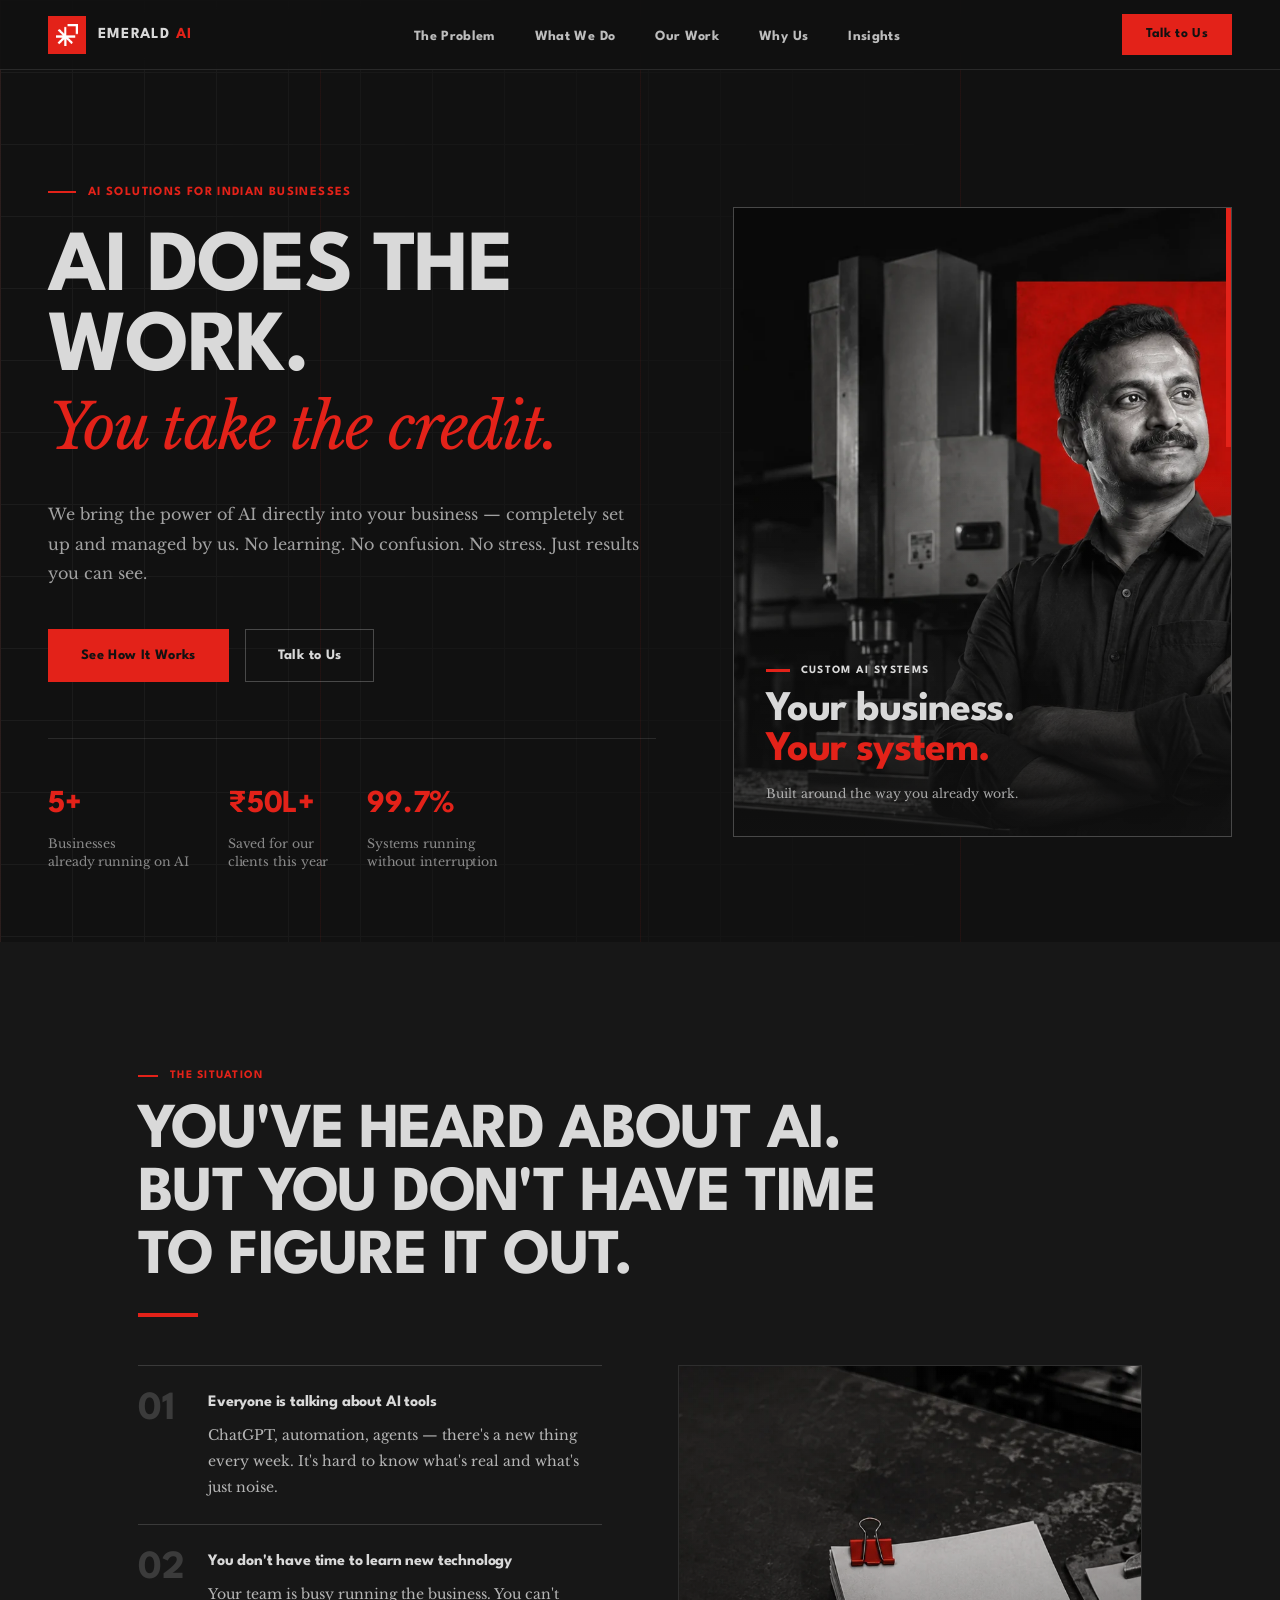
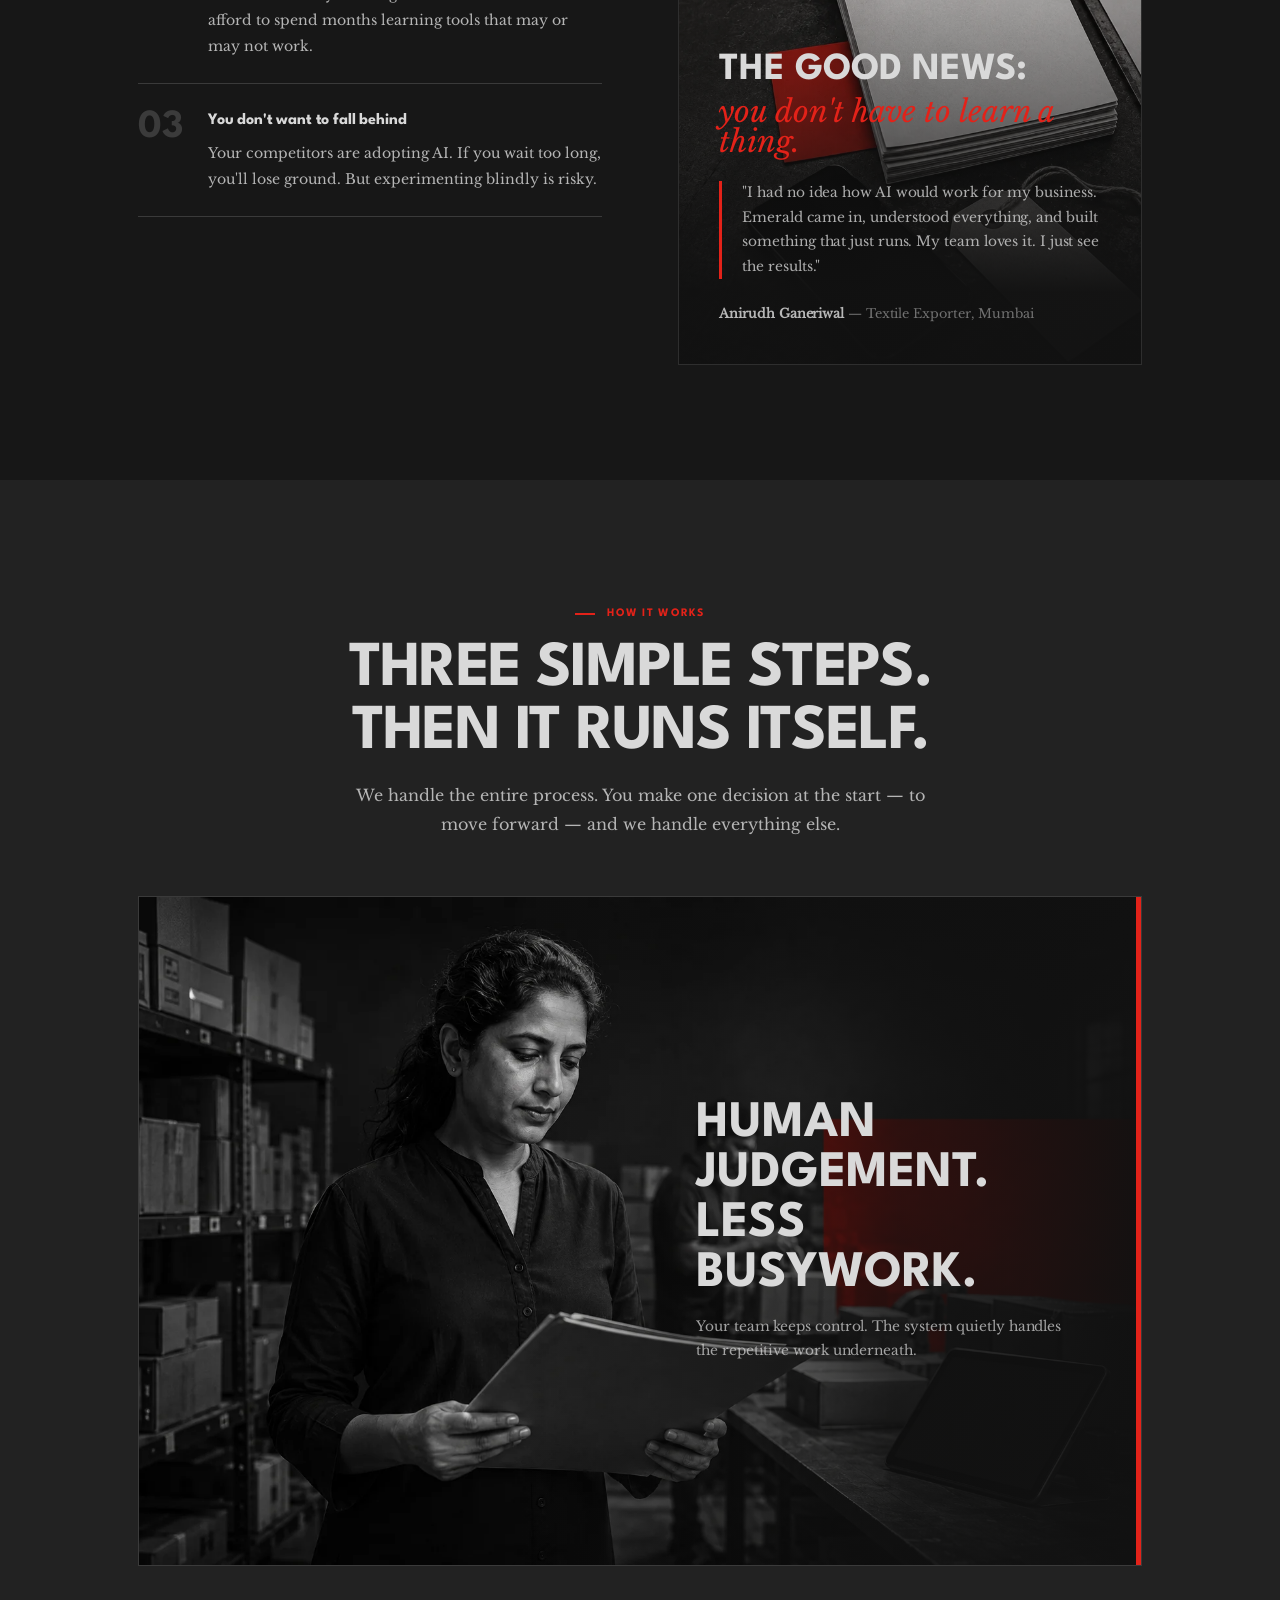
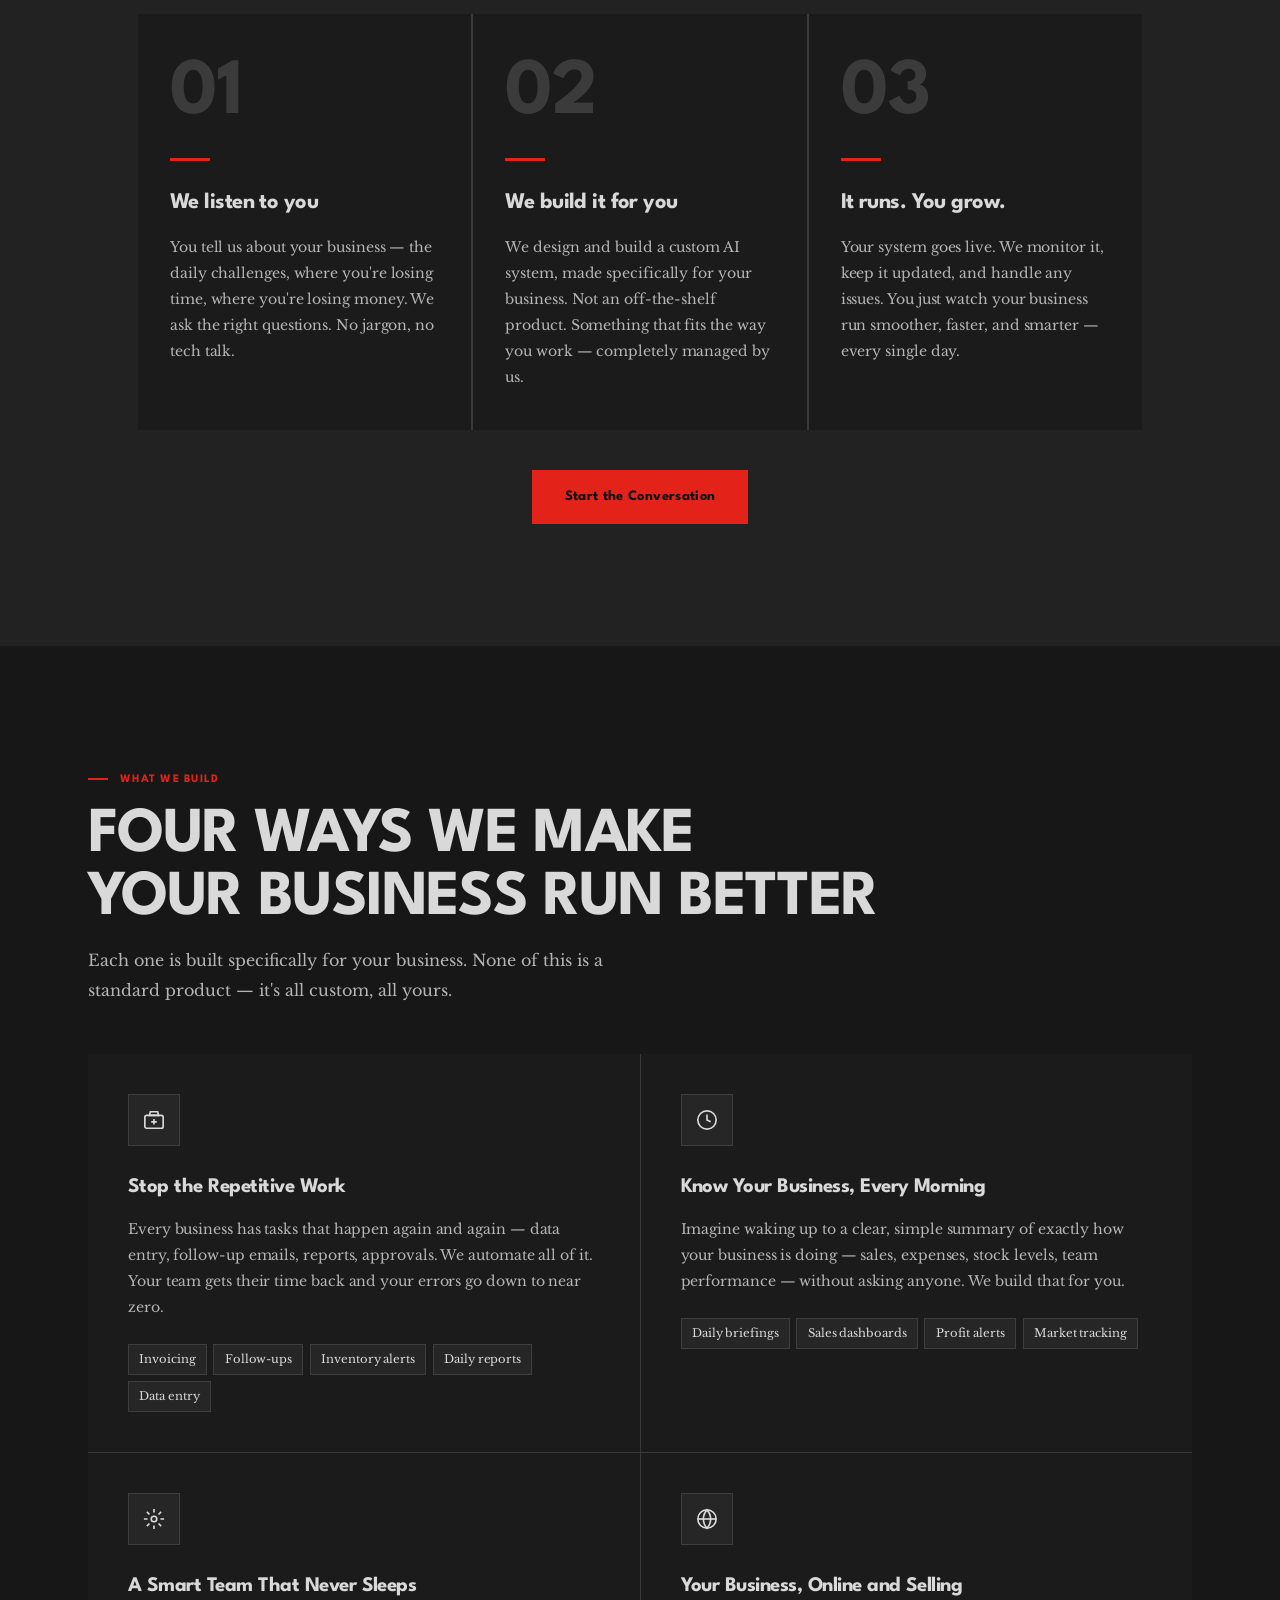
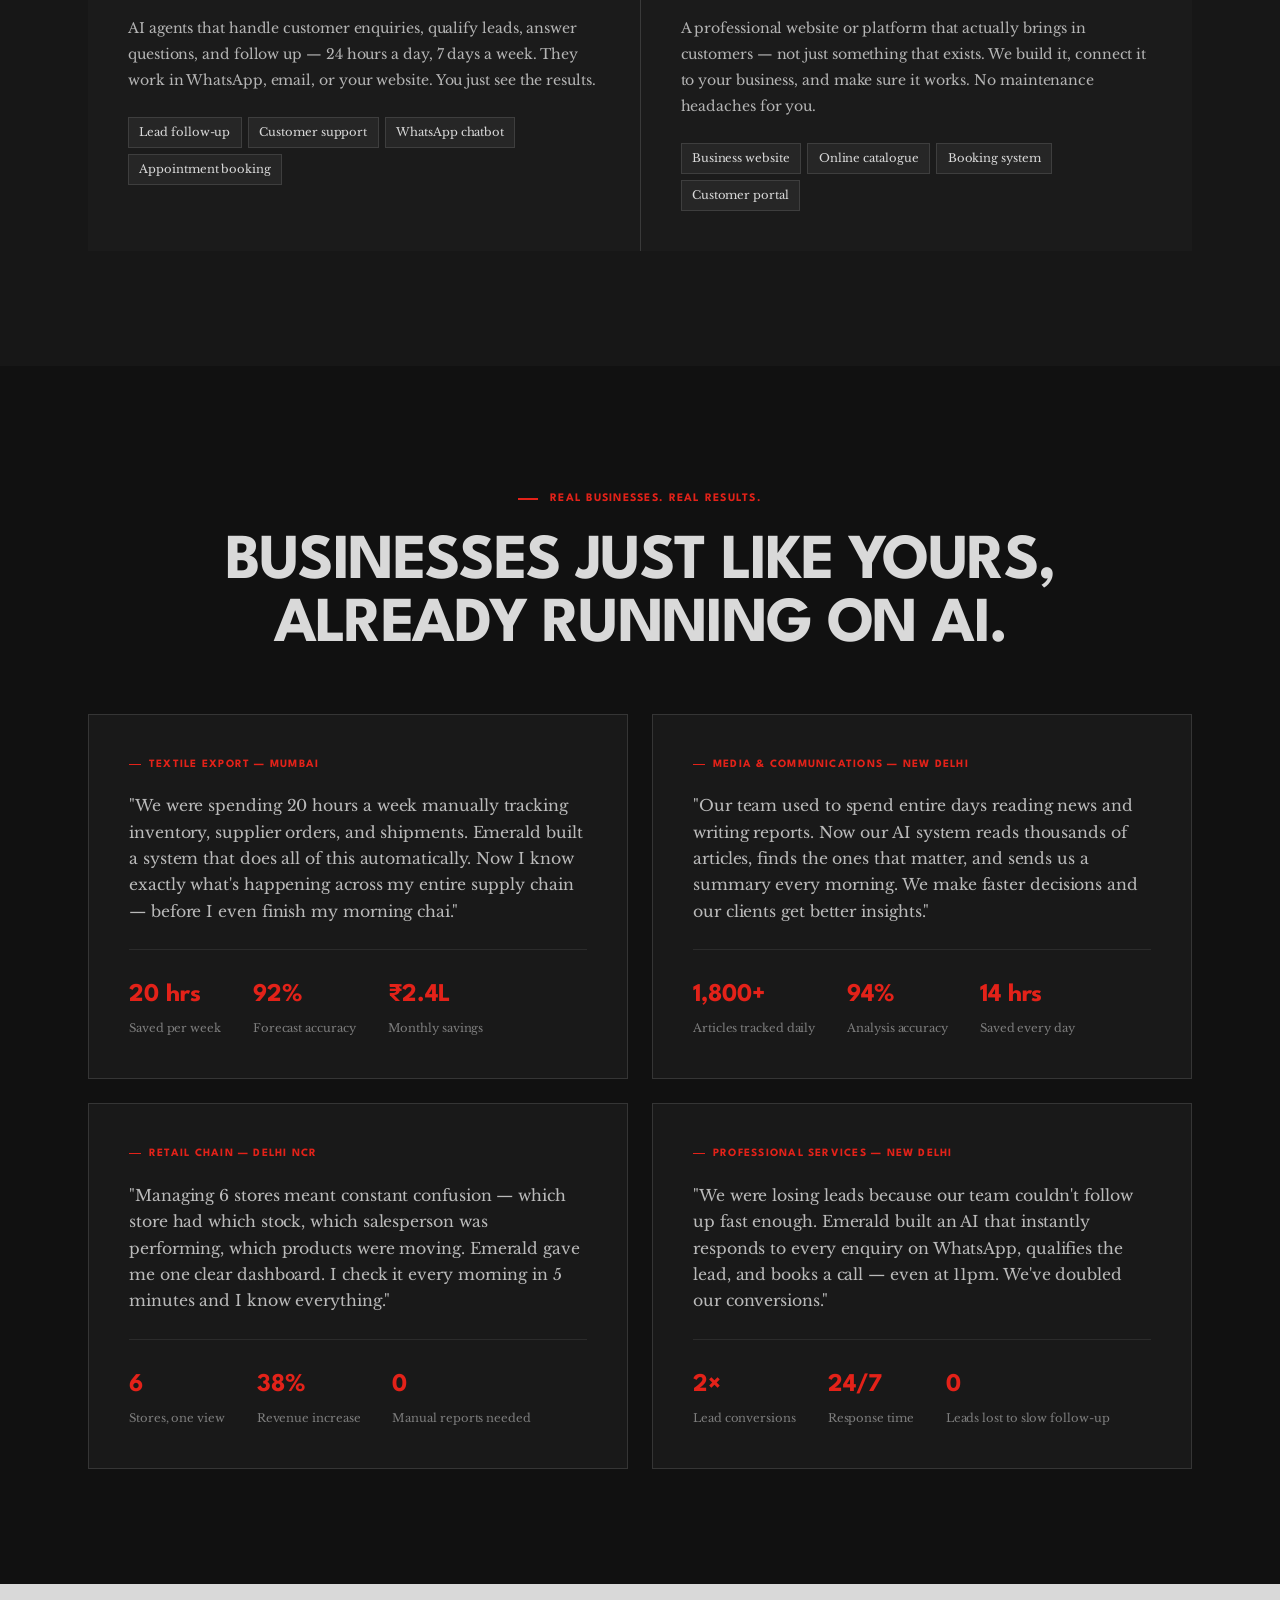
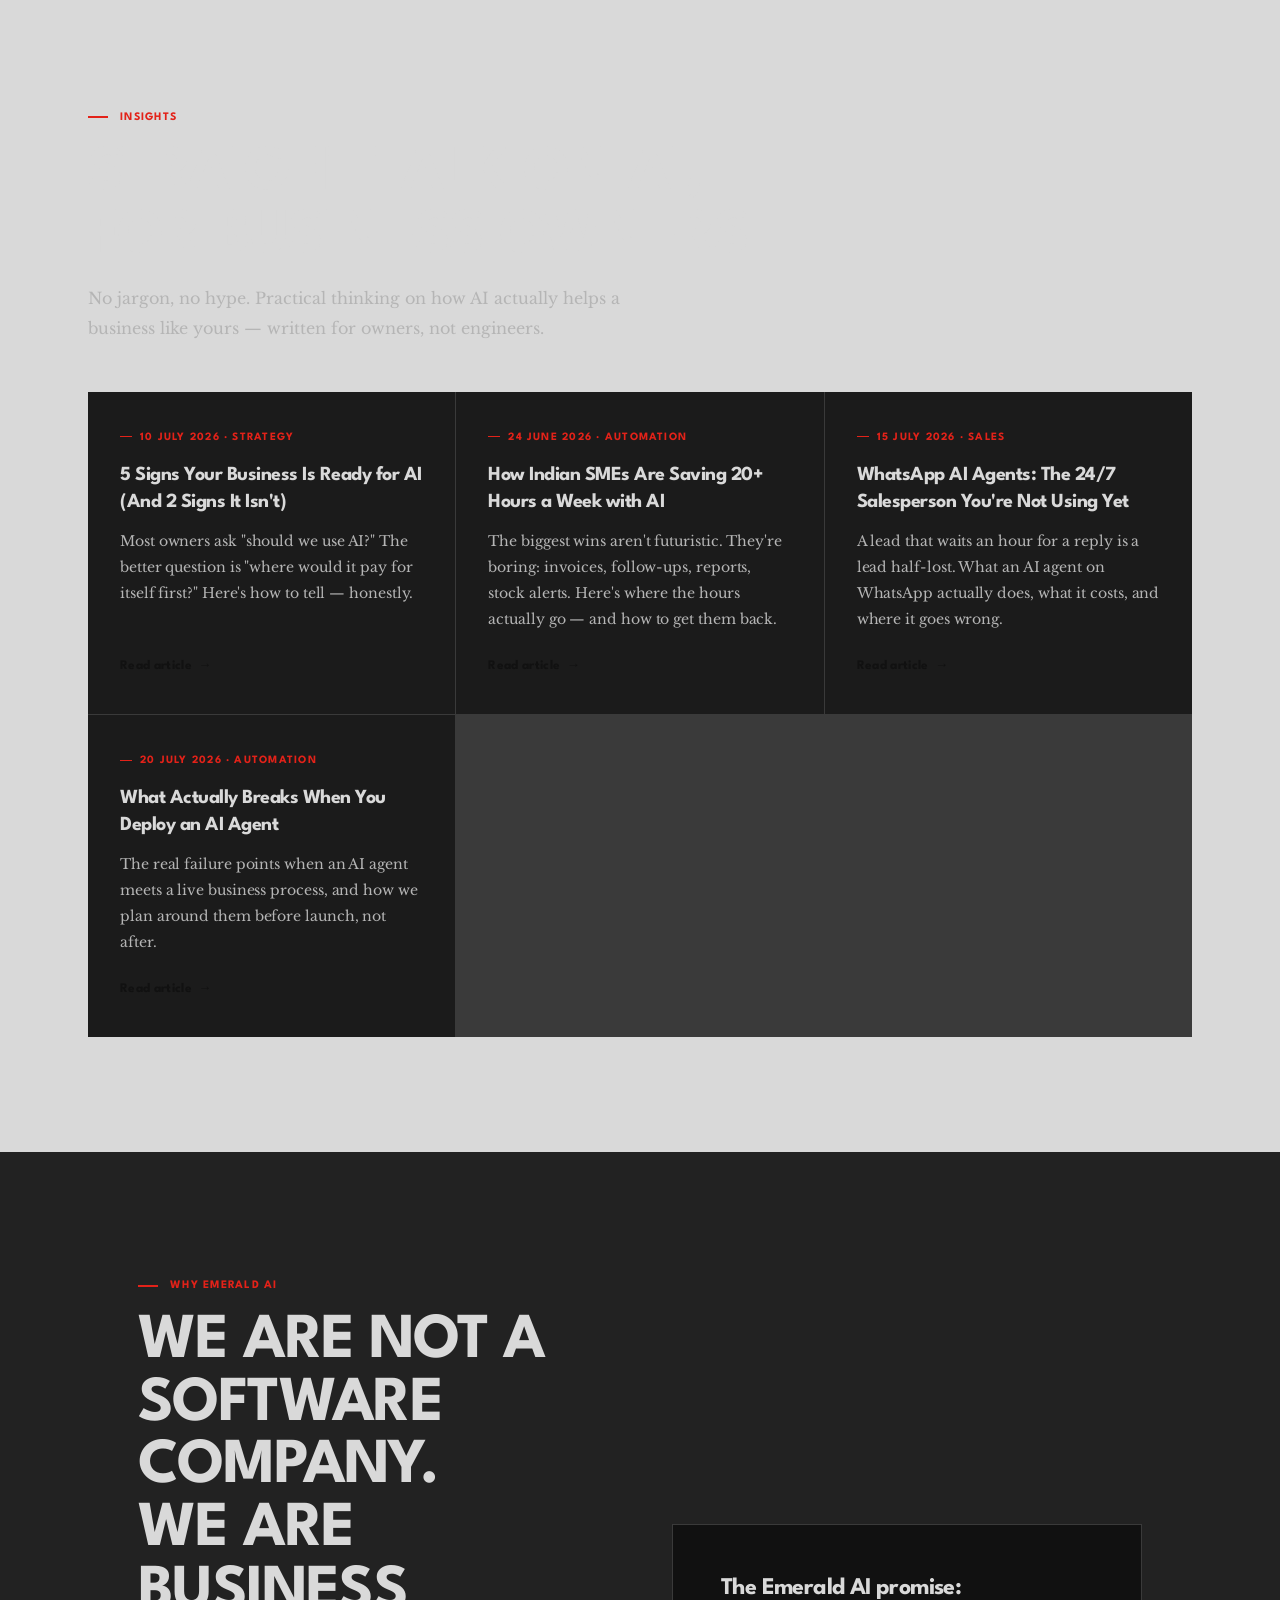
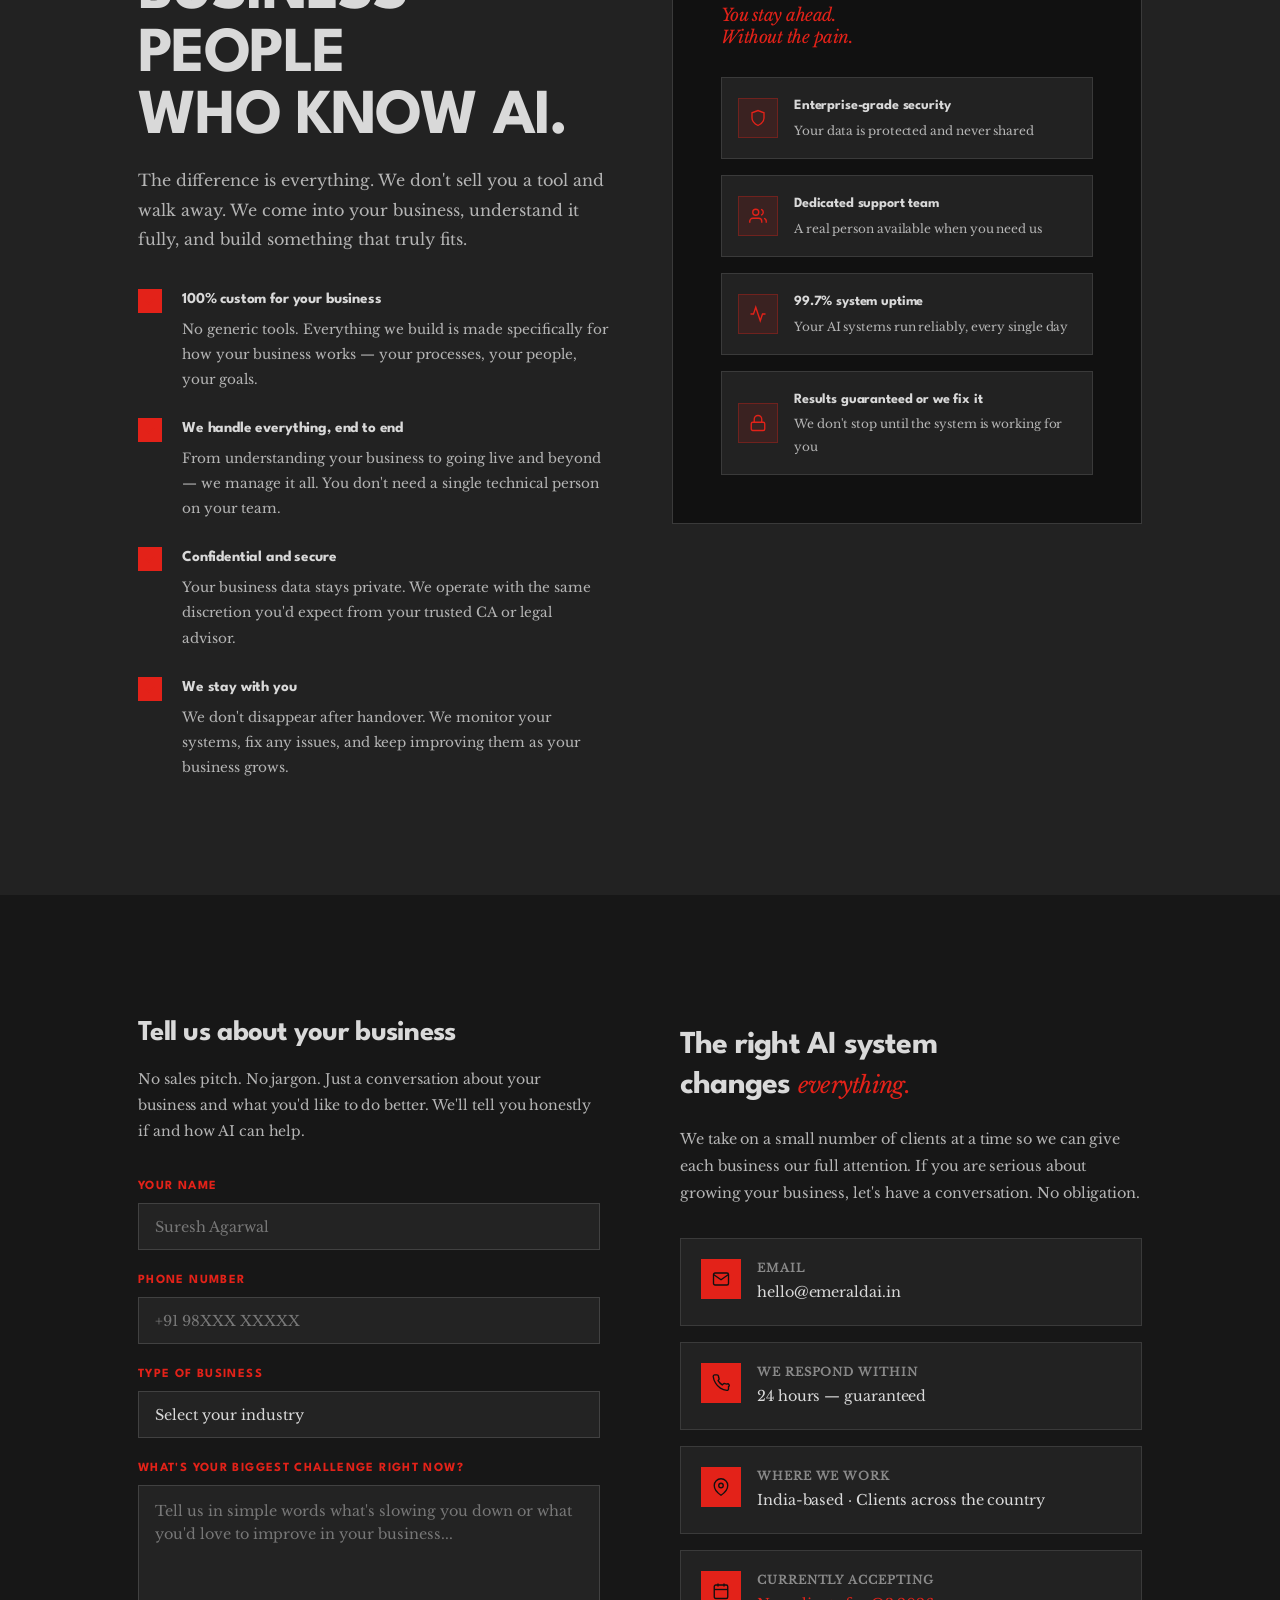
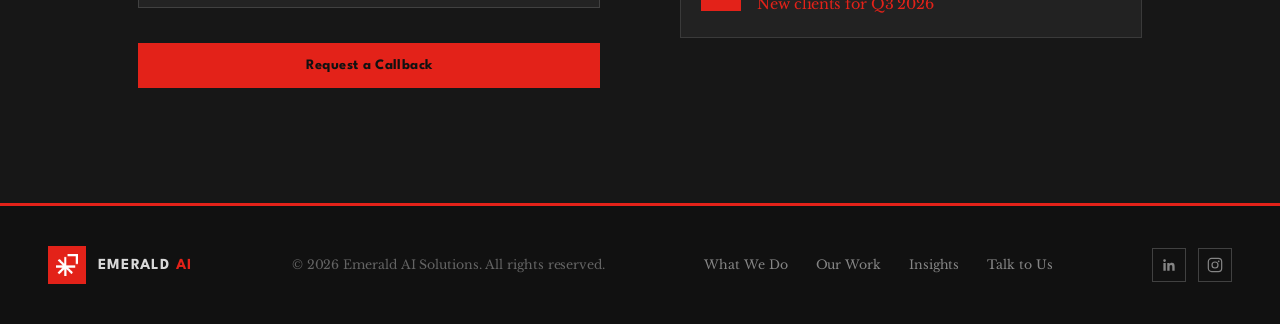
==== index.html @ db0430f7 "Refresh Emerald AI visual brand" ====
<!DOCTYPE html>
<html lang="en">
<head>
<meta charset="UTF-8">
<meta name="viewport" content="width=device-width, initial-scale=1.0">
  <meta name="description" content="AI solutions for Indian businesses — we implement and manage AI to save time and increase revenue. No learning required.">
  <meta name="keywords" content="AI for business, automation, Indian businesses, AI solutions, Emerald AI">
  <link rel="canonical" href="https://www.emeraldai.in/">
  <meta name="robots" content="index, follow">
  <link rel="icon" type="image/png" href="/assets/images/favicon-brand-refresh.png">
  <link rel="apple-touch-icon" href="/assets/images/apple-touch-icon-brand-refresh.png">
  <link rel="sitemap" type="application/xml" title="Sitemap" href="/sitemap.xml">
<title>Emerald AI — AI for Your Business. No Learning Required.</title>
<link rel="preload" href="/assets/fonts/LeagueSpartan-Bold.ttf" as="font" type="font/ttf" crossorigin>
<link rel="preload" href="/assets/fonts/LibreBaskerville-Regular.ttf" as="font" type="font/ttf" crossorigin>
<style>
  :root {
    --navy: #0C2340;
    --navy-mid: #163760;
    --navy-light: #1E4D8C;
    --gold: #C4922A;
    --gold-light: #E8B84B;
    --cream: #FBF8F2;
    --cream-dark: #F2EDE3;
    --white: #FFFFFF;
    --text-dark: #0C1B2E;
    --text-mid: #3D5166;
    --text-muted: #7A90A4;
    --border: #DDD5C8;
    --font-serif: 'Playfair Display', Georgia, serif;
    --font-sans: 'Plus Jakarta Sans', system-ui, sans-serif;

    --ease-expo: cubic-bezier(0.16, 1, 0.3, 1);
    --ease-std: cubic-bezier(0.4, 0, 0.2, 1);
    --dur-fast: 180ms;
    --dur-mid: 320ms;
    --dur-slow: 640ms;
  }

  *, *::before, *::after { box-sizing: border-box; margin: 0; padding: 0; }
  html { scroll-behavior: smooth; }
  body {
    background: var(--white); color: var(--text-dark);
    font-family: var(--font-sans); overflow-x: hidden;
    letter-spacing: -0.005em;
  }
  p, li { letter-spacing: 0; }

  /* ── SCROLLBAR ── */
  ::-webkit-scrollbar { width: 4px; }
  ::-webkit-scrollbar-track { background: var(--cream); }
  ::-webkit-scrollbar-thumb { background: var(--gold); border-radius: 2px; }

  /* ══════════════════════════════════════════
     KEYFRAMES
  ══════════════════════════════════════════ */
  @keyframes fadeSlideUp {
    from { opacity: 0; transform: translateY(30px); }
    to   { opacity: 1; transform: translateY(0); }
  }
  @keyframes fadeSlideRight {
    from { opacity: 0; transform: translateX(36px); }
    to   { opacity: 1; transform: translateX(0); }
  }
  @keyframes widthOpen {
    from { width: 0; }
    to   { width: var(--w-target, 40px); }
  }

  /* ══════════════════════════════════════════
     NAV
  ══════════════════════════════════════════ */
  nav {
    position: fixed; top: 0; left: 0; right: 0; z-index: 100;
    display: flex; align-items: center; justify-content: space-between;
    padding: 0 3rem; height: 70px;
    background: rgba(255,255,255,0.96);
    backdrop-filter: blur(12px);
    border-bottom: 1px solid var(--border);
    transition: box-shadow var(--dur-mid) var(--ease-std),
                background var(--dur-mid) var(--ease-std);
  }
  nav.scrolled {
    box-shadow: 0 2px 28px rgba(12,35,64,0.12);
    background: rgba(255,255,255,0.99);
    border-bottom-color: transparent;
  }
  .nav-logo {
    display: flex; align-items: center; gap: 0.75rem; text-decoration: none;
  }
  .nav-logo-mark {
    width: 36px; height: 36px;
    display: grid; place-items: center;
    transition: transform var(--dur-mid) var(--ease-expo);
  }
  .nav-logo:hover .nav-logo-mark { transform: rotate(30deg); }
  .nav-logo-mark img { width: 100%; height: 100%; object-fit: contain; display: block; }
  .footer-logo .nav-logo-mark { background: var(--cream); padding: 6px; }
  .nav-brand { font-family: var(--font-serif); font-size: 1.1rem; color: var(--navy); font-weight: 600; letter-spacing: 0.01em; }
  .nav-brand span { color: var(--gold); }
  .nav-links { display: flex; align-items: center; gap: 2.5rem; list-style: none; }
  .nav-links a {
    font-size: 0.88rem; color: var(--text-mid); text-decoration: none; font-weight: 500;
    transition: color var(--dur-fast);
    position: relative;
  }
  .nav-links a::after {
    content: ''; position: absolute; bottom: -2px; left: 0; right: 0; height: 1px;
    background: var(--gold); transform: scaleX(0); transform-origin: left;
    transition: transform var(--dur-mid) var(--ease-expo);
  }
  .nav-links a:hover { color: var(--navy); }
  .nav-links a:hover::after { transform: scaleX(1); }
  .nav-cta {
    font-size: 0.85rem; padding: 0.6rem 1.5rem;
    background: var(--navy); color: var(--white);
    border: none; cursor: pointer; font-weight: 600;
    text-decoration: none; font-family: var(--font-sans);
    transition: background var(--dur-fast),
                transform var(--dur-fast),
                box-shadow var(--dur-fast);
    display: inline-block;
  }
  .nav-cta:hover {
    background: var(--navy-mid);
    transform: translateY(-1px);
    box-shadow: 0 4px 14px rgba(12,35,64,0.22);
  }
  .nav-cta:active { transform: translateY(0); box-shadow: none; }

  /* ══════════════════════════════════════════
     HERO
  ══════════════════════════════════════════ */
  #hero {
    padding-top: 70px; min-height: 100vh;
    display: flex; align-items: center;
    background: var(--navy);
    position: relative; overflow: hidden;
  }
  .hero-bg-pattern {
    position: absolute; inset: 0; opacity: 0.04;
    background-image:
      radial-gradient(circle at 25% 50%, var(--gold) 0%, transparent 50%),
      radial-gradient(circle at 75% 20%, #4A90D9 0%, transparent 40%);
  }
  .hero-grid-lines {
    position: absolute; inset: 0; opacity: 0.03;
    background-image:
      linear-gradient(var(--white) 1px, transparent 1px),
      linear-gradient(90deg, var(--white) 1px, transparent 1px);
    background-size: 60px 60px;
  }
  .hero-inner {
    position: relative; z-index: 1; max-width: 1200px; margin: 0 auto;
    padding: 5rem 3rem;
    display: grid; grid-template-columns: 1fr 420px;
    gap: 5rem; align-items: center;
  }

  /* Hero entrance — purely CSS, fires on load */
  .hero-eyebrow  { animation: fadeSlideUp var(--dur-slow) var(--ease-expo) both 0.15s; }
  .hero-headline { animation: fadeSlideUp var(--dur-slow) var(--ease-expo) both 0.32s; }
  .hero-sub      { animation: fadeSlideUp var(--dur-slow) var(--ease-expo) both 0.52s; }
  .hero-actions  { animation: fadeSlideUp var(--dur-slow) var(--ease-expo) both 0.68s; }
  .hero-trust-strip { animation: fadeSlideUp 0.7s var(--ease-expo) both 0.86s; }
  .hero-card        { animation: fadeSlideRight 0.8s var(--ease-expo) both 0.55s; }

  .hero-eyebrow {
    display: inline-flex; align-items: center; gap: 0.75rem;
    font-size: 0.78rem; font-weight: 600; letter-spacing: 0.12em;
    text-transform: uppercase; color: var(--gold); margin-bottom: 1.75rem;
  }
  .hero-eyebrow::before { content: ''; display: block; width: 28px; height: 2px; background: var(--gold); }
  .hero-headline {
    font-family: var(--font-serif); font-size: clamp(2.8rem, 5vw, 4.5rem);
    font-weight: 700; line-height: 1.1; color: var(--white);
    margin-bottom: 1.5rem; letter-spacing: -0.01em;
  }
  .hero-headline em { font-style: italic; color: var(--gold-light); }
  .hero-sub {
    font-size: 1.08rem; color: rgba(255,255,255,0.7);
    line-height: 1.78; max-width: 520px; margin-bottom: 2.5rem;
  }
  .hero-actions { display: flex; align-items: center; gap: 1rem; flex-wrap: wrap; }

  .btn-gold {
    font-size: 0.9rem; padding: 0.875rem 2rem;
    background: var(--gold); color: var(--navy);
    border: none; cursor: pointer; font-weight: 700;
    text-decoration: none; font-family: var(--font-sans);
    transition: background var(--dur-fast), transform var(--dur-fast), box-shadow var(--dur-fast);
    display: inline-block;
  }
  .btn-gold:hover {
    background: var(--gold-light);
    transform: translateY(-2px);
    box-shadow: 0 8px 24px rgba(196,146,42,0.4);
  }
  .btn-gold:active { transform: translateY(0); box-shadow: none; }

  .btn-outline-white {
    font-size: 0.9rem; padding: 0.875rem 2rem;
    background: transparent; color: var(--white);
    border: 1px solid rgba(255,255,255,0.3); cursor: pointer;
    font-weight: 500; text-decoration: none; font-family: var(--font-sans);
    transition: border-color var(--dur-fast), transform var(--dur-fast), background var(--dur-fast);
    display: inline-block;
  }
  .btn-outline-white:hover {
    border-color: rgba(255,255,255,0.7);
    transform: translateY(-2px);
    background: rgba(255,255,255,0.06);
  }
  .btn-outline-white:active { transform: translateY(0); }

  .hero-trust-strip {
    display: flex; gap: 2.5rem; margin-top: 3.5rem;
    padding-top: 2.5rem; border-top: 1px solid rgba(255,255,255,0.1);
  }
  .trust-num .big { font-family: var(--font-serif); font-size: 2rem; font-weight: 700; color: var(--gold-light); }
  .trust-num .lbl { font-size: 0.78rem; color: rgba(255,255,255,0.5); margin-top: 0.2rem; line-height: 1.4; }

  .hero-card {
    background: rgba(255,255,255,0.06);
    border: 1px solid rgba(255,255,255,0.12);
    backdrop-filter: blur(8px); padding: 2rem;
    transition: border-color var(--dur-mid);
  }
  .hero-card:hover { border-color: rgba(196,146,42,0.3); }
  .hero-card-title {
    font-size: 0.72rem; font-weight: 600; letter-spacing: 0.1em;
    text-transform: uppercase; color: var(--gold); margin-bottom: 1.5rem;
  }
  .result-item {
    padding: 1.25rem 0; border-bottom: 1px solid rgba(255,255,255,0.08);
    display: flex; gap: 1rem; align-items: flex-start;
    transition: transform var(--dur-fast);
  }
  .result-item:last-child { border-bottom: none; padding-bottom: 0; }
  .result-item:hover { transform: translateX(4px); }
  .result-icon {
    width: 36px; height: 36px; background: rgba(196,146,42,0.15);
    border: 1px solid rgba(196,146,42,0.3);
    display: grid; place-items: center; flex-shrink: 0; color: var(--gold); margin-top: 2px;
    transition: background var(--dur-fast), border-color var(--dur-fast);
  }
  .result-item:hover .result-icon { background: rgba(196,146,42,0.28); border-color: rgba(196,146,42,0.6); }
  .result-name { font-size: 0.88rem; color: var(--white); font-weight: 600; }
  .result-desc { font-size: 0.78rem; color: rgba(255,255,255,0.5); margin-top: 0.2rem; line-height: 1.5; }
  .result-num { font-family: var(--font-serif); font-size: 1.4rem; font-weight: 700; color: var(--gold-light); margin-top: 0.5rem; }

  /* ══════════════════════════════════════════
     SECTIONS
  ══════════════════════════════════════════ */
  .section-cream { background: var(--cream); }
  .section-white { background: var(--white); }
  .section-navy  { background: var(--navy); }
  .section-inner      { max-width: 1100px; margin: 0 auto; padding: 5rem 3rem; }
  .section-inner-wide { max-width: 1200px; margin: 0 auto; padding: 5rem 3rem; }

  .section-eyebrow {
    display: inline-flex; align-items: center; gap: 0.75rem;
    font-size: 0.72rem; font-weight: 600; letter-spacing: 0.12em;
    text-transform: uppercase; color: var(--gold); margin-bottom: 1rem;
  }
  .section-eyebrow::before { content: ''; display: block; width: 20px; height: 2px; background: var(--gold); }
  .section-title {
    font-family: var(--font-serif); font-size: clamp(2rem, 3.5vw, 2.9rem);
    font-weight: 700; line-height: 1.2; letter-spacing: -0.01em; color: var(--navy);
  }
  .section-title-white { color: var(--white); }
  .section-sub {
    font-size: 1rem; color: var(--text-mid); line-height: 1.78; max-width: 580px; margin-top: 1rem;
  }

  /* ══════════════════════════════════════════
     PROBLEM
  ══════════════════════════════════════════ */
  .problem-body-grid {
    display: grid; grid-template-columns: 1fr 1fr; gap: 3rem;
    align-items: start; margin-top: 3rem;
  }
  .problem-list { display: flex; flex-direction: column; gap: 0; }
  .problem-item {
    display: flex; gap: 1.25rem; padding: 1.5rem 0;
    border-bottom: 1px solid var(--border); align-items: flex-start;
    transition: transform var(--dur-fast);
  }
  .problem-item:hover { transform: translateX(5px); }
  .problem-item:first-child { border-top: 1px solid var(--border); }
  .problem-num {
    font-family: var(--font-serif); font-size: 2.5rem; font-weight: 700;
    color: var(--border); line-height: 1; flex-shrink: 0; width: 50px;
    transition: color var(--dur-mid);
  }
  .problem-item:hover .problem-num { color: var(--gold); }
  .problem-body h4 { font-size: 1rem; font-weight: 600; color: var(--navy); margin-bottom: 0.35rem; }
  .problem-body p  { font-size: 0.88rem; color: var(--text-mid); line-height: 1.68; }
  .problem-visual {
    background: var(--navy); padding: 3rem 2.5rem;
    position: relative; overflow: hidden;
  }
  .pv-headline { font-family: var(--font-serif); font-size: 1.6rem; color: var(--white); font-weight: 700; line-height: 1.3; margin-bottom: 1.5rem; }
  .pv-headline em { font-style: italic; color: var(--gold-light); }
  .pv-quote { font-size: 0.95rem; color: rgba(255,255,255,0.65); line-height: 1.78; font-style: italic; border-left: 3px solid var(--gold); padding-left: 1.25rem; }
  .pv-author { margin-top: 1.5rem; font-size: 0.8rem; color: rgba(255,255,255,0.4); }
  .pv-author strong { color: rgba(255,255,255,0.7); font-style: normal; }
  .pv-deco  { position: absolute; bottom: -30px; right: -30px; width: 120px; height: 120px; border: 1px solid rgba(196,146,42,0.2); border-radius: 50%; }
  .pv-deco2 { position: absolute; bottom: -15px; right: -15px; width: 80px;  height: 80px;  border: 1px solid rgba(196,146,42,0.15); border-radius: 50%; }

  /* ══════════════════════════════════════════
     PROCESS
  ══════════════════════════════════════════ */
  #process { background: var(--cream); }
  .process-steps {
    display: grid; grid-template-columns: repeat(3, 1fr);
    gap: 2px; margin-top: 3rem; background: var(--border);
  }
  .process-step {
    background: var(--cream); padding: 2.5rem 2rem;
    position: relative;
    opacity: 0; transform: translateY(24px);
    transition: opacity 0.6s var(--ease-expo),
                transform 0.6s var(--ease-expo),
                background var(--dur-mid);
  }
  .process-step.visible { opacity: 1; transform: none; }
  .process-step:nth-child(1) { transition-delay: 0s; }
  .process-step:nth-child(2) { transition-delay: 0.13s; }
  .process-step:nth-child(3) { transition-delay: 0.26s; }
  .process-step:hover { background: var(--white); }

  .step-num-big {
    font-family: var(--font-serif); font-size: 5rem; font-weight: 700;
    color: var(--cream-dark); line-height: 1; margin-bottom: 1.5rem; user-select: none;
    transition: color var(--dur-mid);
  }
  .process-step:hover .step-num-big { color: rgba(196,146,42,0.22); }

  .step-accent {
    width: 0; height: 3px; background: var(--gold); margin-bottom: 1.5rem;
    transition: width 0.65s var(--ease-expo) 0.22s;
  }
  .process-step.visible .step-accent { width: 40px; }

  .step-title { font-family: var(--font-serif); font-size: 1.4rem; font-weight: 700; color: var(--navy); margin-bottom: 0.75rem; }
  .step-desc  { font-size: 0.88rem; color: var(--text-mid); line-height: 1.72; }

  /* ══════════════════════════════════════════
     SERVICES
  ══════════════════════════════════════════ */
  #services { background: var(--white); }
  .services-header { display: flex; justify-content: space-between; align-items: flex-end; margin-bottom: 3rem; }
  .services-grid { display: grid; grid-template-columns: repeat(2, 1fr); gap: 1px; background: var(--border); }

  .service-card {
    background: var(--white); padding: 2.5rem;
    cursor: default; position: relative; overflow: hidden;
    transition: background var(--dur-mid),
                transform var(--dur-mid) var(--ease-expo),
                box-shadow var(--dur-mid);
  }
  .service-card::before {
    content: ''; position: absolute; top: 0; left: 0; right: 0; height: 3px;
    background: var(--gold); transform: scaleX(0); transform-origin: left;
    transition: transform 0.45s var(--ease-expo);
  }
  .service-card:hover::before { transform: scaleX(1); }
  .service-card:hover {
    background: var(--cream);
    transform: translateY(-5px);
    box-shadow: 0 18px 44px rgba(12,35,64,0.1);
  }
  .service-icon {
    width: 52px; height: 52px; background: var(--cream); border: 1px solid var(--border);
    display: grid; place-items: center; margin-bottom: 1.5rem; color: var(--navy);
    transition: background var(--dur-mid), border-color var(--dur-mid),
                color var(--dur-mid), transform var(--dur-mid) var(--ease-expo);
  }
  .service-card:hover .service-icon {
    background: rgba(196,146,42,0.08); border-color: var(--gold); color: var(--gold);
    transform: scale(1.1) rotate(6deg);
  }
  .service-name { font-family: var(--font-serif); font-size: 1.3rem; font-weight: 700; color: var(--navy); margin-bottom: 0.75rem; }
  .service-desc { font-size: 0.88rem; color: var(--text-mid); line-height: 1.72; margin-bottom: 1.5rem; }
  .service-examples { display: flex; flex-wrap: wrap; gap: 0.4rem; }
  .example-chip {
    font-size: 0.72rem; padding: 0.3rem 0.65rem;
    background: var(--cream); border: 1px solid var(--border);
    color: var(--text-mid); font-weight: 500;
    transition: background var(--dur-fast), border-color var(--dur-fast), color var(--dur-fast);
  }
  .example-chip:hover { background: var(--cream-dark); border-color: var(--gold); color: var(--navy); }

  /* ══════════════════════════════════════════
     RESULTS
  ══════════════════════════════════════════ */
  #results { background: var(--navy); }
  .results-header { text-align: center; margin-bottom: 3.5rem; }
  .results-grid { display: grid; grid-template-columns: repeat(2, 1fr); gap: 1.5rem; }
  .result-card {
    background: rgba(255,255,255,0.05); border: 1px solid rgba(255,255,255,0.1);
    padding: 2.5rem;
    transition: background var(--dur-mid), border-color var(--dur-mid),
                transform var(--dur-mid) var(--ease-expo);
  }
  .result-card:hover {
    background: rgba(255,255,255,0.09);
    border-color: rgba(196,146,42,0.38);
    transform: translateY(-4px);
  }
  .result-card-industry {
    font-size: 0.7rem; font-weight: 600; letter-spacing: 0.1em;
    text-transform: uppercase; color: var(--gold); margin-bottom: 1.25rem;
    display: flex; align-items: center; gap: 0.5rem;
  }
  .result-card-industry::before { content: ''; display: block; width: 12px; height: 1px; background: var(--gold); }
  .result-story { font-family: var(--font-serif); font-size: 1.05rem; color: var(--white); line-height: 1.68; margin-bottom: 1.5rem; }
  .result-numbers { display: flex; gap: 2rem; padding-top: 1.5rem; border-top: 1px solid rgba(255,255,255,0.08); }
  .rn-val { font-family: var(--font-serif); font-size: 1.6rem; font-weight: 700; color: var(--gold-light); }
  .rn-lbl { font-size: 0.72rem; color: rgba(255,255,255,0.45); margin-top: 0.2rem; }

  /* ══════════════════════════════════════════
     WHY US
  ══════════════════════════════════════════ */
  #why { background: var(--cream); }
  .why-grid { display: grid; grid-template-columns: 1fr 1fr; gap: 4rem; align-items: center; }
  .why-points { display: flex; flex-direction: column; gap: 1.5rem; margin-top: 2rem; }
  .why-point { display: flex; gap: 1.25rem; align-items: flex-start; }
  .why-check {
    width: 24px; height: 24px; background: var(--navy);
    display: grid; place-items: center; flex-shrink: 0; margin-top: 2px;
    transition: background var(--dur-fast), transform var(--dur-fast) var(--ease-expo);
  }
  .why-point:hover .why-check { background: var(--gold); transform: scale(1.18); }
  .why-check svg { color: var(--gold); transition: color var(--dur-fast); }
  .why-point:hover .why-check svg { color: var(--navy); }
  .why-point h4 { font-size: 0.95rem; font-weight: 600; color: var(--navy); margin-bottom: 0.3rem; }
  .why-point p  { font-size: 0.85rem; color: var(--text-mid); line-height: 1.68; }

  .why-right { background: var(--navy); padding: 3rem; }
  .why-right-title { font-family: var(--font-serif); font-size: 1.5rem; color: var(--white); font-weight: 700; margin-bottom: 1.5rem; line-height: 1.3; }
  .why-right-title em { font-style: italic; color: var(--gold-light); }
  .trust-badges { display: flex; flex-direction: column; gap: 1rem; }

  /* Trust badge stagger — triggered when parent gets .visible */
  .trust-badge {
    display: flex; gap: 1rem; align-items: center; padding: 1rem;
    background: rgba(255,255,255,0.06); border: 1px solid rgba(255,255,255,0.1);
    opacity: 0; transform: translateX(-10px);
    transition: opacity 0.5s var(--ease-expo),
                transform 0.5s var(--ease-expo),
                background var(--dur-fast),
                border-color var(--dur-fast);
  }
  .reveal.visible .trust-badge { opacity: 1; transform: none; }
  .reveal.visible .trust-badge:nth-child(1) { transition-delay: 0.12s; }
  .reveal.visible .trust-badge:nth-child(2) { transition-delay: 0.22s; }
  .reveal.visible .trust-badge:nth-child(3) { transition-delay: 0.32s; }
  .reveal.visible .trust-badge:nth-child(4) { transition-delay: 0.42s; }
  .trust-badge:hover {
    background: rgba(255,255,255,0.11);
    border-color: rgba(196,146,42,0.32);
    transform: translateX(5px) !important;
  }
  .tb-icon {
    width: 40px; height: 40px; background: rgba(196,146,42,0.15); border: 1px solid rgba(196,146,42,0.25);
    display: grid; place-items: center; flex-shrink: 0; color: var(--gold);
    transition: background var(--dur-fast);
  }
  .trust-badge:hover .tb-icon { background: rgba(196,146,42,0.28); }
  .tb-text .t { font-size: 0.88rem; color: var(--white); font-weight: 600; }
  .tb-text .s { font-size: 0.75rem; color: rgba(255,255,255,0.45); margin-top: 0.15rem; }

  /* ══════════════════════════════════════════
     BLOG
  ══════════════════════════════════════════ */
  #blog { background: var(--white); }
  .blog-grid {
    display: grid; grid-template-columns: repeat(3, 1fr);
    gap: 1px; background: var(--border); margin-top: 3rem;
  }
  .blog-card {
    background: var(--white); padding: 2.25rem 2rem;
    display: flex; flex-direction: column; text-decoration: none;
    position: relative; overflow: hidden;
    transition: background var(--dur-mid),
                transform var(--dur-mid) var(--ease-expo),
                box-shadow var(--dur-mid);
  }
  .blog-card::before {
    content: ''; position: absolute; top: 0; left: 0; right: 0; height: 3px;
    background: var(--gold); transform: scaleX(0); transform-origin: left;
    transition: transform 0.45s var(--ease-expo);
  }
  .blog-card:hover::before { transform: scaleX(1); }
  .blog-card:hover {
    background: var(--cream);
    transform: translateY(-5px);
    box-shadow: 0 18px 44px rgba(12,35,64,0.1);
  }
  .blog-meta {
    font-size: 0.7rem; font-weight: 600; letter-spacing: 0.1em;
    text-transform: uppercase; color: var(--gold); margin-bottom: 1rem;
    display: flex; align-items: center; gap: 0.5rem;
  }
  .blog-meta::before { content: ''; display: block; width: 12px; height: 1px; background: var(--gold); }
  .blog-card-title {
    font-family: var(--font-serif); font-size: 1.25rem; font-weight: 700;
    color: var(--navy); line-height: 1.35; margin-bottom: 0.75rem;
  }
  .blog-excerpt { font-size: 0.88rem; color: var(--text-mid); line-height: 1.7; margin-bottom: 1.5rem; }
  .blog-readmore {
    margin-top: auto; font-size: 0.82rem; font-weight: 600; color: var(--navy);
    display: inline-flex; align-items: center; gap: 0.4rem;
    transition: color var(--dur-fast), gap var(--dur-fast);
  }
  .blog-card:hover .blog-readmore { color: var(--gold); gap: 0.7rem; }

  /* ══════════════════════════════════════════
     CONTACT
  ══════════════════════════════════════════ */
  #contact { background: var(--white); }
  .contact-grid { display: grid; grid-template-columns: 1fr 1fr; gap: 5rem; align-items: start; }
  .contact-form-title { font-family: var(--font-serif); font-size: 1.8rem; color: var(--navy); font-weight: 700; margin-bottom: 0.5rem; }
  .contact-form-sub { font-size: 0.88rem; color: var(--text-mid); margin-bottom: 2rem; line-height: 1.62; }
  .form-row { margin-bottom: 1.25rem; }
  .form-label { display: block; font-size: 0.78rem; font-weight: 600; color: var(--navy); margin-bottom: 0.4rem; text-transform: uppercase; letter-spacing: 0.06em; }
  .form-input {
    width: 100%; padding: 0.85rem 1rem; border: 1px solid var(--border);
    background: var(--cream); color: var(--text-dark);
    font-family: var(--font-sans); font-size: 0.9rem; outline: none;
    transition: border-color var(--dur-fast), box-shadow var(--dur-fast);
  }
  .form-input:focus { border-color: var(--navy); box-shadow: 0 0 0 3px rgba(12,35,64,0.07); }
  .form-select {
    width: 100%; padding: 0.85rem 1rem; border: 1px solid var(--border);
    background: var(--cream); color: var(--text-dark);
    font-family: var(--font-sans); font-size: 0.9rem; outline: none; appearance: none;
    background-image: url("data:image/svg+xml,%3Csvg xmlns='http://www.w3.org/2000/svg' width='12' height='8' viewBox='0 0 12 8'%3E%3Cpath d='M1 1l5 5 5-5' stroke='%230C2340' stroke-width='1.5' fill='none'/%3E%3C/svg%3E");
    background-repeat: no-repeat; background-position: right 1rem center;
    transition: border-color var(--dur-fast), box-shadow var(--dur-fast);
  }
  .form-select:focus { border-color: var(--navy); box-shadow: 0 0 0 3px rgba(12,35,64,0.07); }
  .form-textarea {
    width: 100%; padding: 0.85rem 1rem; border: 1px solid var(--border);
    background: var(--cream); color: var(--text-dark);
    font-family: var(--font-sans); font-size: 0.9rem;
    outline: none; resize: none; line-height: 1.62;
    transition: border-color var(--dur-fast), box-shadow var(--dur-fast);
  }
  .form-textarea:focus { border-color: var(--navy); box-shadow: 0 0 0 3px rgba(12,35,64,0.07); }
  .form-submit {
    width: 100%; padding: 1rem; background: var(--navy); color: var(--white);
    border: none; font-family: var(--font-sans); font-size: 0.9rem;
    font-weight: 600; cursor: pointer; margin-top: 0.5rem;
    transition: background var(--dur-fast), transform var(--dur-fast), box-shadow var(--dur-fast);
  }
  .form-submit:hover {
    background: var(--navy-mid);
    transform: translateY(-2px);
    box-shadow: 0 6px 20px rgba(12,35,64,0.22);
  }
  .form-submit:active { transform: translateY(0); box-shadow: none; }

  .contact-info { padding-top: 1rem; }
  .contact-info-title { font-family: var(--font-serif); font-size: 2rem; color: var(--navy); font-weight: 700; line-height: 1.25; margin-bottom: 1.25rem; }
  .contact-info-title em { font-style: italic; color: var(--gold); }
  .contact-info-body { font-size: 0.9rem; color: var(--text-mid); line-height: 1.78; margin-bottom: 2rem; }
  .info-blocks { display: flex; flex-direction: column; gap: 1rem; }
  .info-block {
    display: flex; gap: 1rem; align-items: flex-start; padding: 1.25rem;
    background: var(--cream); border: 1px solid var(--border);
    transition: background var(--dur-fast), border-color var(--dur-fast), transform var(--dur-fast);
  }
  .info-block:hover { background: var(--cream-dark); border-color: var(--gold); transform: translateX(4px); }
  .ib-icon { width: 40px; height: 40px; background: var(--navy); display: grid; place-items: center; flex-shrink: 0; color: var(--gold); }
  .ib-text .l { font-size: 0.72rem; font-weight: 600; color: var(--text-muted); text-transform: uppercase; letter-spacing: 0.08em; margin-bottom: 0.2rem; }
  .ib-text .v { font-size: 0.9rem; color: var(--navy); font-weight: 500; }
  .ib-text .v a { color: var(--navy-light); text-decoration: none; }

  /* ══════════════════════════════════════════
     FOOTER
  ══════════════════════════════════════════ */
  footer {
    background: var(--navy); padding: 2.5rem 3rem;
    display: flex; justify-content: space-between; align-items: center;
    border-top: 3px solid var(--gold);
  }
  .footer-logo { display: flex; align-items: center; gap: 0.75rem; }
  .footer-brand { font-family: var(--font-serif); font-size: 1rem; color: var(--white); font-weight: 600; }
  .footer-brand span { color: var(--gold); }
  .footer-copy { font-size: 0.78rem; color: rgba(255,255,255,0.35); }
  .footer-links { display: flex; gap: 1.75rem; }
  .footer-links a {
    font-size: 0.78rem; color: rgba(255,255,255,0.45); text-decoration: none;
    display: inline-block;
    transition: color var(--dur-fast), transform var(--dur-fast);
  }
  .footer-links a:hover { color: var(--gold); transform: translateY(-1px); }
  .footer-social { display: flex; gap: 0.75rem; }
  .footer-social a {
    width: 34px; height: 34px; display: grid; place-items: center;
    border: 1px solid rgba(255,255,255,0.2); color: rgba(255,255,255,0.6);
    transition: border-color var(--dur-fast), color var(--dur-fast), transform var(--dur-fast);
  }
  .footer-social a:hover { border-color: var(--gold); color: var(--gold); transform: translateY(-2px); }

  /* ══════════════════════════════════════════
     SCROLL REVEAL
  ══════════════════════════════════════════ */
  .reveal {
    opacity: 0; transform: translateY(22px);
    transition: opacity 0.7s var(--ease-expo), transform 0.7s var(--ease-expo);
  }
  .reveal.visible { opacity: 1; transform: none; }
  .reveal-delay-1 { transition-delay: 0.10s; }
  .reveal-delay-2 { transition-delay: 0.20s; }
  .reveal-delay-3 { transition-delay: 0.30s; }
  .reveal-delay-4 { transition-delay: 0.40s; }
  .reveal-delay-5 { transition-delay: 0.50s; }

  /* ── GOLD RULE (animated width) ── */
  .gold-rule {
    width: 0; height: 3px; background: var(--gold); margin: 1.5rem 0;
    transition: width 0.85s var(--ease-expo);
  }
  .gold-rule.visible { width: 60px; }

  /* ── COUNTER ── */
  .count-up { font-family: var(--font-serif); }

  /* ══════════════════════════════════════════
     HAMBURGER + MOBILE MENU
  ══════════════════════════════════════════ */
  .nav-hamburger {
    display: none; flex-direction: column; gap: 5px;
    cursor: pointer; padding: 4px; background: none; border: none;
  }
  .nav-hamburger span {
    display: block; width: 22px; height: 2px; background: var(--navy);
    transition: transform var(--dur-mid) var(--ease-expo),
                opacity var(--dur-fast),
                width var(--dur-fast);
    transform-origin: center;
  }
  .nav-hamburger.open span:nth-child(1) { transform: translateY(7px) rotate(45deg); }
  .nav-hamburger.open span:nth-child(2) { opacity: 0; transform: scaleX(0); }
  .nav-hamburger.open span:nth-child(3) { transform: translateY(-7px) rotate(-45deg); }

  .mobile-menu {
    display: block;
    position: fixed; top: 70px; left: 0; right: 0;
    background: var(--white); border-bottom: 1px solid var(--border);
    z-index: 99; padding: 1.5rem;
    box-shadow: 0 8px 24px rgba(0,0,0,0.08);
    transform: translateY(-12px);
    opacity: 0; pointer-events: none;
    transition: transform var(--dur-mid) var(--ease-expo),
                opacity var(--dur-fast);
  }
  .mobile-menu.open { transform: translateY(0); opacity: 1; pointer-events: all; }
  .mobile-menu ul { list-style: none; display: flex; flex-direction: column; gap: 0; }
  .mobile-menu ul li a {
    display: block; padding: 0.875rem 0;
    font-size: 1rem; color: var(--text-dark); text-decoration: none;
    font-weight: 500; border-bottom: 1px solid var(--border);
    transition: color var(--dur-fast), padding-left var(--dur-fast);
  }
  .mobile-menu ul li a:hover { color: var(--navy); padding-left: 0.5rem; }
  .mobile-menu ul li:last-child a { border-bottom: none; }
  .mobile-menu .mob-cta {
    display: block; margin-top: 1.25rem; width: 100%; text-align: center;
    padding: 0.9rem; background: var(--navy); color: var(--white);
    text-decoration: none; font-weight: 600; font-size: 0.95rem;
    transition: background var(--dur-fast);
  }
  .mobile-menu .mob-cta:hover { background: var(--navy-mid); }

  /* ══════════════════════════════════════════
     RESPONSIVE
  ══════════════════════════════════════════ */
  @media (max-width: 1024px) {
    .hero-inner { grid-template-columns: 1fr; gap: 3rem; }
    .hero-card { display: none; }
    .problem-body-grid { grid-template-columns: 1fr; gap: 2rem; }
    .why-grid { grid-template-columns: 1fr; gap: 2.5rem; }
    .contact-grid { grid-template-columns: 1fr; gap: 3rem; }
    .results-grid { grid-template-columns: 1fr; }
    .process-steps { grid-template-columns: 1fr 1fr; }
    .blog-grid { grid-template-columns: 1fr 1fr; }
  }

  @media (max-width: 768px) {
    nav { padding: 0 1.25rem; }
    .nav-links { display: none; }
    .nav-cta { display: none; }
    .nav-hamburger { display: flex; }
    .section-inner, .section-inner-wide { padding: 3rem 1.25rem; }
    .hero-inner { padding: 2.5rem 1.25rem; }
    .hero-headline { font-size: 2.4rem; }
    .hero-sub { font-size: 0.95rem; }
    .hero-trust-strip { flex-wrap: wrap; gap: 1.5rem; }
    .btn-gold, .btn-outline-white { width: 100%; text-align: center; }
    .hero-actions { flex-direction: column; }
    .problem-body-grid { grid-template-columns: 1fr; }
    .services-grid { grid-template-columns: 1fr; }
    .service-card { padding: 2rem 1.5rem; }
    .process-steps { grid-template-columns: 1fr; }
    .process-step { padding: 2rem 1.5rem; }
    .results-grid { grid-template-columns: 1fr; }
    .blog-grid { grid-template-columns: 1fr; }
    .result-numbers { flex-wrap: wrap; gap: 1.25rem; }
    .why-grid { grid-template-columns: 1fr; }
    .why-right { padding: 2rem 1.5rem; }
    .contact-grid { grid-template-columns: 1fr; gap: 2.5rem; }
    .section-title { font-size: 1.85rem; }
    footer {
      flex-direction: column; gap: 1.25rem;
      text-align: center; padding: 2rem 1.25rem;
    }
    .footer-links { justify-content: center; flex-wrap: wrap; gap: 1rem; }
  }

  @media (max-width: 400px) {
    .hero-headline { font-size: 2rem; }
    .hero-trust-strip { flex-direction: column; gap: 1rem; }
    .result-numbers { flex-direction: column; gap: 0.75rem; }
  }

  /* ══════════════════════════════════════════
     REDUCED MOTION — accessibility override
  ══════════════════════════════════════════ */
  @media (prefers-reduced-motion: reduce) {
    *, *::before, *::after {
      animation-duration: 0.01ms !important;
      animation-iteration-count: 1 !important;
      transition-duration: 0.01ms !important;
    }
    .reveal, .process-step { opacity: 1; transform: none; }
    .gold-rule, .gold-rule.visible { width: 60px; }
    .step-accent, .process-step.visible .step-accent { width: 40px; }
    .trust-badge { opacity: 1; transform: none !important; }
  }
</style>
<link rel="stylesheet" href="/brand-refresh.css">
  <!-- Open Graph / Twitter -->
  <meta property="og:title" content="Emerald AI — AI for Your Business. No Learning Required.">
  <meta property="og:description" content="We bring AI directly into your business — set up and managed by us. Save time, increase revenue, no learning required.">
  <meta property="og:type" content="website">
  <meta property="og:url" content="https://www.emeraldai.in/">
  <meta property="og:image" content="https://www.emeraldai.in/assets/images/og-brand-refresh.png">
  <meta name="twitter:card" content="summary_large_image">

  <!-- Structured data -->
  <script type="application/ld+json">
  {
    "@context": "https://schema.org",
      "@type": "Organization",
      "name": "Emerald AI",
      "url": "https://www.emeraldai.in",
      "logo": "https://www.emeraldai.in/logo.png",
      "sameAs": [
        "https://www.linkedin.com/company/emerald-ai-solutions/",
        "https://www.instagram.com/bespoke.emeraldai/"
      ]
  }
  </script>
</head>
<body>

<!-- NAV -->
<nav id="main-nav">
  <a href="#" class="nav-logo">
    <div class="nav-logo-mark">
      <img src="/logo-mark.png" alt="Emerald AI logo" width="36" height="36">
    </div>
    <div class="nav-brand">EMERALD <span>AI</span></div>
  </a>
  <ul class="nav-links">
    <li><a href="#problem">The Problem</a></li>
    <li><a href="#services">What We Do</a></li>
    <li><a href="#results">Our Work</a></li>
    <li><a href="#why">Why Us</a></li>
    <li><a href="#blog">Insights</a></li>
  </ul>
  <a href="#contact" class="nav-cta">Talk to Us</a>
  <button class="nav-hamburger" id="hamburger" aria-label="Open menu" aria-expanded="false" aria-controls="mobile-menu">
    <span></span><span></span><span></span>
  </button>
</nav>

<!-- Mobile Menu -->
<div class="mobile-menu" id="mobile-menu" aria-hidden="true">
  <ul>
    <li><a href="#problem" onclick="closeMobileMenu()">The Problem</a></li>
    <li><a href="#services" onclick="closeMobileMenu()">What We Do</a></li>
    <li><a href="#results" onclick="closeMobileMenu()">Our Work</a></li>
    <li><a href="#why" onclick="closeMobileMenu()">Why Us</a></li>
    <li><a href="#blog" onclick="closeMobileMenu()">Insights</a></li>
  </ul>
  <a href="#contact" class="mob-cta" onclick="closeMobileMenu()">Talk to Us</a>
</div>

<!-- HERO -->
<section id="hero">
  <div class="hero-bg-pattern"></div>
  <div class="hero-grid-lines"></div>
  <div class="hero-inner">
    <div>
      <div class="hero-eyebrow">AI Solutions for Indian Businesses</div>
      <h1 class="hero-headline">
        AI does the work.<br>
        <em>You take the credit.</em>
      </h1>
      <p class="hero-sub">We bring the power of AI directly into your business — completely set up and managed by us. No learning. No confusion. No stress. Just results you can see.</p>
      <div class="hero-actions">
        <a href="#process" class="btn-gold">See How It Works</a>
        <a href="#contact" class="btn-outline-white">Talk to Us</a>
      </div>
      <div class="hero-trust-strip">
        <div class="trust-num">
          <div class="big count-up" data-target="5">0</div>
          <div class="lbl">Businesses<br>already running on AI</div>
        </div>
        <div class="trust-num">
          <div class="big">₹50L+</div>
          <div class="lbl">Saved for our<br>clients this year</div>
        </div>
        <div class="trust-num">
          <div class="big">99.7%</div>
          <div class="lbl">Systems running<br>without interruption</div>
        </div>
      </div>
    </div>
    <figure class="hero-visual" aria-label="A fictional Indian business owner in a modern manufacturing workspace">
      <img src="/assets/images/hero-business-owner.webp" alt="Fictional Indian business owner in a modern manufacturing workspace" width="1586" height="992" fetchpriority="high" decoding="async">
      <figcaption class="hero-visual-copy">
        <span>Custom AI systems</span>
        <strong>Your business.<br><em>Your system.</em></strong>
        <small>Built around the way you already work.</small>
      </figcaption>
    </figure>
  </div>
</section>

<!-- THE PROBLEM -->
<section id="problem" class="section-white">
  <div class="section-inner">
    <div class="section-eyebrow reveal">The Situation</div>
    <h2 class="section-title reveal reveal-delay-1">You've heard about AI.<br>But you don't have time<br>to figure it out.</h2>
    <div class="gold-rule"></div>
    <div class="problem-body-grid">
      <div>
        <div class="problem-list reveal">
          <div class="problem-item">
            <div class="problem-num">01</div>
            <div class="problem-body">
              <h4>Everyone is talking about AI tools</h4>
              <p>ChatGPT, automation, agents — there's a new thing every week. It's hard to know what's real and what's just noise.</p>
            </div>
          </div>
          <div class="problem-item">
            <div class="problem-num">02</div>
            <div class="problem-body">
              <h4>You don't have time to learn new technology</h4>
              <p>Your team is busy running the business. You can't afford to spend months learning tools that may or may not work.</p>
            </div>
          </div>
          <div class="problem-item">
            <div class="problem-num">03</div>
            <div class="problem-body">
              <h4>You don't want to fall behind</h4>
              <p>Your competitors are adopting AI. If you wait too long, you'll lose ground. But experimenting blindly is risky.</p>
            </div>
          </div>
        </div>
      </div>
      <div class="reveal reveal-delay-1">
        <div class="problem-visual">
          <img class="problem-visual-image" src="/assets/images/workflow-operations.webp" alt="A streamlined business workflow represented by job cards, a phone and industrial tools" width="1536" height="1024" loading="lazy" decoding="async">
          <div class="problem-visual-copy">
            <div class="pv-headline">The good news: <em>you don't have to learn a thing.</em></div>
            <div class="pv-quote">"I had no idea how AI would work for my business. Emerald came in, understood everything, and built something that just runs. My team loves it. I just see the results."</div>
            <div class="pv-author"><strong>Anirudh Ganeriwal</strong> — Textile Exporter, Mumbai</div>
          </div>
          <div class="pv-deco"></div>
          <div class="pv-deco2"></div>
        </div>
      </div>
    </div>
  </div>
</section>

<!-- HOW IT WORKS -->
<section id="process" class="section-cream">
  <div class="section-inner">
    <div style="text-align:center;max-width:600px;margin:0 auto;" class="reveal">
      <div class="section-eyebrow" style="justify-content:center;">How It Works</div>
      <h2 class="section-title" style="text-align:center;">Three simple steps.<br>Then it runs itself.</h2>
      <p class="section-sub" style="margin:1rem auto 0;text-align:center;">We handle the entire process. You make one decision at the start — to move forward — and we handle everything else.</p>
    </div>
    <figure class="process-media reveal">
      <img src="/assets/images/solutions-owner.webp" alt="Fictional Indian business owner reviewing operations with her team" width="1536" height="1024" loading="lazy" decoding="async">
      <figcaption>
        <strong>Human judgement.<br>Less busywork.</strong>
        <span>Your team keeps control. The system quietly handles the repetitive work underneath.</span>
      </figcaption>
    </figure>
    <div class="process-steps" style="margin-top:3rem;">
      <div class="process-step">
        <div class="step-num-big">01</div>
        <div class="step-accent"></div>
        <div class="step-title">We listen to you</div>
        <div class="step-desc">You tell us about your business — the daily challenges, where you're losing time, where you're losing money. We ask the right questions. No jargon, no tech talk.</div>
      </div>
      <div class="process-step">
        <div class="step-num-big">02</div>
        <div class="step-accent"></div>
        <div class="step-title">We build it for you</div>
        <div class="step-desc">We design and build a custom AI system, made specifically for your business. Not an off-the-shelf product. Something that fits the way you work — completely managed by us.</div>
      </div>
      <div class="process-step">
        <div class="step-num-big">03</div>
        <div class="step-accent"></div>
        <div class="step-title">It runs. You grow.</div>
        <div class="step-desc">Your system goes live. We monitor it, keep it updated, and handle any issues. You just watch your business run smoother, faster, and smarter — every single day.</div>
      </div>
    </div>
    <div style="text-align:center;margin-top:2.5rem;" class="reveal">
      <a href="#contact" class="btn-gold" style="color:var(--navy);">Start the Conversation</a>
    </div>
  </div>
</section>

<!-- SERVICES -->
<section id="services" class="section-white">
  <div class="section-inner-wide">
    <div class="reveal" style="margin-bottom:3rem;">
      <div class="section-eyebrow">What We Build</div>
      <h2 class="section-title">Four ways we make<br>your business run better</h2>
      <p class="section-sub">Each one is built specifically for your business. None of this is a standard product — it's all custom, all yours.</p>
    </div>
    <div class="services-grid">
      <div class="service-card reveal">
        <div class="service-icon">
          <svg width="22" height="22" viewBox="0 0 24 24" fill="none" stroke="currentColor" stroke-width="1.8"><rect x="2" y="7" width="20" height="14" rx="2"/><path d="M16 3H8l-1 4h10l-1-4z"/><path d="M9 14h6M12 11v6"/></svg>
        </div>
        <div class="service-name">Stop the Repetitive Work</div>
        <div class="service-desc">Every business has tasks that happen again and again — data entry, follow-up emails, reports, approvals. We automate all of it. Your team gets their time back and your errors go down to near zero.</div>
        <div class="service-examples">
          <span class="example-chip">Invoicing</span>
          <span class="example-chip">Follow-ups</span>
          <span class="example-chip">Inventory alerts</span>
          <span class="example-chip">Daily reports</span>
          <span class="example-chip">Data entry</span>
        </div>
      </div>
      <div class="service-card reveal reveal-delay-1">
        <div class="service-icon">
          <svg width="22" height="22" viewBox="0 0 24 24" fill="none" stroke="currentColor" stroke-width="1.8"><circle cx="12" cy="12" r="10"/><path d="M12 6v6l4 2"/></svg>
        </div>
        <div class="service-name">Know Your Business, Every Morning</div>
        <div class="service-desc">Imagine waking up to a clear, simple summary of exactly how your business is doing — sales, expenses, stock levels, team performance — without asking anyone. We build that for you.</div>
        <div class="service-examples">
          <span class="example-chip">Daily briefings</span>
          <span class="example-chip">Sales dashboards</span>
          <span class="example-chip">Profit alerts</span>
          <span class="example-chip">Market tracking</span>
        </div>
      </div>
      <div class="service-card reveal reveal-delay-2">
        <div class="service-icon">
          <svg width="22" height="22" viewBox="0 0 24 24" fill="none" stroke="currentColor" stroke-width="1.8"><circle cx="12" cy="12" r="3"/><path d="M12 1v4M12 19v4M4.22 4.22l2.83 2.83M16.95 16.95l2.83 2.83M1 12h4M19 12h4M4.22 19.78l2.83-2.83M16.95 7.05l2.83-2.83"/></svg>
        </div>
        <div class="service-name">A Smart Team That Never Sleeps</div>
        <div class="service-desc">AI agents that handle customer enquiries, qualify leads, answer questions, and follow up — 24 hours a day, 7 days a week. They work in WhatsApp, email, or your website. You just see the results.</div>
        <div class="service-examples">
          <span class="example-chip">Lead follow-up</span>
          <span class="example-chip">Customer support</span>
          <span class="example-chip">WhatsApp chatbot</span>
          <span class="example-chip">Appointment booking</span>
        </div>
      </div>
      <div class="service-card reveal reveal-delay-3">
        <div class="service-icon">
          <svg width="22" height="22" viewBox="0 0 24 24" fill="none" stroke="currentColor" stroke-width="1.8"><circle cx="12" cy="12" r="10"/><line x1="2" y1="12" x2="22" y2="12"/><path d="M12 2a15.3 15.3 0 0 1 4 10 15.3 15.3 0 0 1-4 10 15.3 15.3 0 0 1-4-10 15.3 15.3 0 0 1 4-10z"/></svg>
        </div>
        <div class="service-name">Your Business, Online and Selling</div>
        <div class="service-desc">A professional website or platform that actually brings in customers — not just something that exists. We build it, connect it to your business, and make sure it works. No maintenance headaches for you.</div>
        <div class="service-examples">
          <span class="example-chip">Business website</span>
          <span class="example-chip">Online catalogue</span>
          <span class="example-chip">Booking system</span>
          <span class="example-chip">Customer portal</span>
        </div>
      </div>
    </div>
  </div>
</section>

<!-- RESULTS -->
<section id="results" class="section-navy">
  <div class="section-inner-wide">
    <div class="results-header reveal">
      <div class="section-eyebrow" style="justify-content:center;color:var(--gold);">Real Businesses. Real Results.</div>
      <h2 class="section-title section-title-white" style="text-align:center;margin-top:0.5rem;">Businesses just like yours,<br>already running on AI.</h2>
    </div>
    <div class="results-grid">
      <div class="result-card reveal">
        <div class="result-card-industry">Textile Export — Mumbai</div>
        <div class="result-story">"We were spending 20 hours a week manually tracking inventory, supplier orders, and shipments. Emerald built a system that does all of this automatically. Now I know exactly what's happening across my entire supply chain — before I even finish my morning chai."</div>
        <div class="result-numbers">
          <div><div class="rn-val" data-count="20" data-suffix=" hrs">20 hrs</div><div class="rn-lbl">Saved per week</div></div>
          <div><div class="rn-val" data-count="92" data-suffix="%">92%</div><div class="rn-lbl">Forecast accuracy</div></div>
          <div><div class="rn-val">₹2.4L</div><div class="rn-lbl">Monthly savings</div></div>
        </div>
      </div>
      <div class="result-card reveal reveal-delay-1">
        <div class="result-card-industry">Media & Communications — New Delhi</div>
        <div class="result-story">"Our team used to spend entire days reading news and writing reports. Now our AI system reads thousands of articles, finds the ones that matter, and sends us a summary every morning. We make faster decisions and our clients get better insights."</div>
        <div class="result-numbers">
          <div><div class="rn-val" data-count="1800" data-suffix="+">1,800+</div><div class="rn-lbl">Articles tracked daily</div></div>
          <div><div class="rn-val" data-count="94" data-suffix="%">94%</div><div class="rn-lbl">Analysis accuracy</div></div>
          <div><div class="rn-val" data-count="14" data-suffix=" hrs">14 hrs</div><div class="rn-lbl">Saved every day</div></div>
        </div>
      </div>
      <div class="result-card reveal reveal-delay-2">
        <div class="result-card-industry">Retail Chain — Delhi NCR</div>
        <div class="result-story">"Managing 6 stores meant constant confusion — which store had which stock, which salesperson was performing, which products were moving. Emerald gave me one clear dashboard. I check it every morning in 5 minutes and I know everything."</div>
        <div class="result-numbers">
          <div><div class="rn-val">6</div><div class="rn-lbl">Stores, one view</div></div>
          <div><div class="rn-val" data-count="38" data-suffix="%">38%</div><div class="rn-lbl">Revenue increase</div></div>
          <div><div class="rn-val">0</div><div class="rn-lbl">Manual reports needed</div></div>
        </div>
      </div>
      <div class="result-card reveal reveal-delay-3">
        <div class="result-card-industry">Professional Services — New Delhi</div>
        <div class="result-story">"We were losing leads because our team couldn't follow up fast enough. Emerald built an AI that instantly responds to every enquiry on WhatsApp, qualifies the lead, and books a call — even at 11pm. We've doubled our conversions."</div>
        <div class="result-numbers">
          <div><div class="rn-val" data-count="2" data-suffix="×">2×</div><div class="rn-lbl">Lead conversions</div></div>
          <div><div class="rn-val">24/7</div><div class="rn-lbl">Response time</div></div>
          <div><div class="rn-val">0</div><div class="rn-lbl">Leads lost to slow follow-up</div></div>
        </div>
      </div>
    </div>
  </div>
</section>

<!-- BLOG -->
<section id="blog" class="section-white">
  <div class="section-inner-wide">
    <div class="reveal">
      <div class="section-eyebrow">Insights</div>
      <h2 class="section-title">Straight talk on AI,<br>for business owners</h2>
      <p class="section-sub">No jargon, no hype. Practical thinking on how AI actually helps a business like yours — written for owners, not engineers.</p>
    </div>
    <div class="blog-grid">
      <a href="/blog/5-signs-your-business-is-ready-for-ai.html" class="blog-card reveal">
        <div class="blog-meta">10 July 2026 · Strategy</div>
        <div class="blog-card-title">5 Signs Your Business Is Ready for AI (And 2 Signs It Isn't)</div>
        <div class="blog-excerpt">Most owners ask "should we use AI?" The better question is "where would it pay for itself first?" Here's how to tell — honestly.</div>
        <span class="blog-readmore">Read article <span aria-hidden="true">→</span></span>
      </a>
      <a href="/blog/how-indian-smes-save-20-hours-a-week-with-ai.html" class="blog-card reveal reveal-delay-1">
        <div class="blog-meta">24 June 2026 · Automation</div>
        <div class="blog-card-title">How Indian SMEs Are Saving 20+ Hours a Week with AI</div>
        <div class="blog-excerpt">The biggest wins aren't futuristic. They're boring: invoices, follow-ups, reports, stock alerts. Here's where the hours actually go — and how to get them back.</div>
        <span class="blog-readmore">Read article <span aria-hidden="true">→</span></span>
      </a>
      <a href="/blog/whatsapp-ai-agents-24-7-sales.html" class="blog-card reveal reveal-delay-2">
        <div class="blog-meta">15 July 2026 · Sales</div>
        <div class="blog-card-title">WhatsApp AI Agents: The 24/7 Salesperson You're Not Using Yet</div>
        <div class="blog-excerpt">A lead that waits an hour for a reply is a lead half-lost. What an AI agent on WhatsApp actually does, what it costs, and where it goes wrong.</div>
        <span class="blog-readmore">Read article <span aria-hidden="true">→</span></span>
      </a>
      <a href="/blog/what-actually-breaks-when-you-deploy-an-ai-agent.html" class="blog-card reveal">
        <div class="blog-meta">20 July 2026 · Automation</div>
        <div class="blog-card-title">What Actually Breaks When You Deploy an AI Agent</div>
        <div class="blog-excerpt">The real failure points when an AI agent meets a live business process, and how we plan around them before launch, not after.</div>
        <span class="blog-readmore">Read article <span aria-hidden="true">→</span></span>
      </a>
    </div>
  </div>
</section>

<!-- WHY US -->
<section id="why" class="section-cream">
  <div class="section-inner">
    <div class="why-grid">
      <div class="reveal">
        <div class="section-eyebrow">Why Emerald AI</div>
        <h2 class="section-title">We are not a software company.<br>We are business people<br>who know AI.</h2>
        <p class="section-sub" style="margin-top:1rem;">The difference is everything. We don't sell you a tool and walk away. We come into your business, understand it fully, and build something that truly fits.</p>
        <div class="why-points" style="margin-top:2rem;">
          <div class="why-point reveal">
            <div class="why-check">
              <svg width="12" height="12" viewBox="0 0 12 12" fill="none"><path d="M2 6l3 3 5-5" stroke="currentColor" stroke-width="1.5"/></svg>
            </div>
            <div>
              <h4>100% custom for your business</h4>
              <p>No generic tools. Everything we build is made specifically for how your business works — your processes, your people, your goals.</p>
            </div>
          </div>
          <div class="why-point reveal reveal-delay-1">
            <div class="why-check">
              <svg width="12" height="12" viewBox="0 0 12 12" fill="none"><path d="M2 6l3 3 5-5" stroke="currentColor" stroke-width="1.5"/></svg>
            </div>
            <div>
              <h4>We handle everything, end to end</h4>
              <p>From understanding your business to going live and beyond — we manage it all. You don't need a single technical person on your team.</p>
            </div>
          </div>
          <div class="why-point reveal reveal-delay-2">
            <div class="why-check">
              <svg width="12" height="12" viewBox="0 0 12 12" fill="none"><path d="M2 6l3 3 5-5" stroke="currentColor" stroke-width="1.5"/></svg>
            </div>
            <div>
              <h4>Confidential and secure</h4>
              <p>Your business data stays private. We operate with the same discretion you'd expect from your trusted CA or legal advisor.</p>
            </div>
          </div>
          <div class="why-point reveal reveal-delay-3">
            <div class="why-check">
              <svg width="12" height="12" viewBox="0 0 12 12" fill="none"><path d="M2 6l3 3 5-5" stroke="currentColor" stroke-width="1.5"/></svg>
            </div>
            <div>
              <h4>We stay with you</h4>
              <p>We don't disappear after handover. We monitor your systems, fix any issues, and keep improving them as your business grows.</p>
            </div>
          </div>
        </div>
      </div>
      <div class="reveal reveal-delay-1">
        <div class="why-right">
          <div class="why-right-title">The Emerald AI promise:<br><em>You stay ahead.<br>Without the pain.</em></div>
          <div class="trust-badges">
            <div class="trust-badge">
              <div class="tb-icon">
                <svg width="18" height="18" viewBox="0 0 24 24" fill="none" stroke="currentColor" stroke-width="1.8"><path d="M12 22s8-4 8-10V5l-8-3-8 3v7c0 6 8 10 8 10z"/></svg>
              </div>
              <div class="tb-text">
                <div class="t">Enterprise-grade security</div>
                <div class="s">Your data is protected and never shared</div>
              </div>
            </div>
            <div class="trust-badge">
              <div class="tb-icon">
                <svg width="18" height="18" viewBox="0 0 24 24" fill="none" stroke="currentColor" stroke-width="1.8"><path d="M17 21v-2a4 4 0 0 0-4-4H5a4 4 0 0 0-4 4v2"/><circle cx="9" cy="7" r="4"/><path d="M23 21v-2a4 4 0 0 0-3-3.87M16 3.13a4 4 0 0 1 0 7.75"/></svg>
              </div>
              <div class="tb-text">
                <div class="t">Dedicated support team</div>
                <div class="s">A real person available when you need us</div>
              </div>
            </div>
            <div class="trust-badge">
              <div class="tb-icon">
                <svg width="18" height="18" viewBox="0 0 24 24" fill="none" stroke="currentColor" stroke-width="1.8"><polyline points="22 12 18 12 15 21 9 3 6 12 2 12"/></svg>
              </div>
              <div class="tb-text">
                <div class="t">99.7% system uptime</div>
                <div class="s">Your AI systems run reliably, every single day</div>
              </div>
            </div>
            <div class="trust-badge">
              <div class="tb-icon">
                <svg width="18" height="18" viewBox="0 0 24 24" fill="none" stroke="currentColor" stroke-width="1.8"><rect x="3" y="11" width="18" height="11" rx="2"/><path d="M7 11V7a5 5 0 0 1 10 0v4"/></svg>
              </div>
              <div class="tb-text">
                <div class="t">Results guaranteed or we fix it</div>
                <div class="s">We don't stop until the system is working for you</div>
              </div>
            </div>
          </div>
        </div>
      </div>
    </div>
  </div>
</section>

<!-- CONTACT -->
<section id="contact" class="section-white">
  <div class="section-inner">
    <div class="contact-grid">
      <div class="contact-form reveal">
        <div class="contact-form-title">Tell us about your business</div>
        <div class="contact-form-sub">No sales pitch. No jargon. Just a conversation about your business and what you'd like to do better. We'll tell you honestly if and how AI can help.</div>
        <div class="form-row">
          <label class="form-label" for="name">Your Name</label>
          <input class="form-input" id="name" type="text" placeholder="Suresh Agarwal">
        </div>
        <div class="form-row">
          <label class="form-label" for="phone">Phone Number</label>
          <input class="form-input" id="phone" type="tel" placeholder="+91 98XXX XXXXX">
        </div>
        <div class="form-row">
          <label class="form-label" for="business">Type of Business</label>
          <select class="form-select" id="business">
            <option value="" disabled selected>Select your industry</option>
            <option>Manufacturing / Export</option>
            <option>Retail / Distribution</option>
            <option>Healthcare / Clinics</option>
            <option>Real Estate</option>
            <option>Education / Training</option>
            <option>Professional Services (CA, Legal, Consulting)</option>
            <option>Hospitality / Food &amp; Beverage</option>
            <option>Media / Communications</option>
            <option>Other</option>
          </select>
        </div>
        <div class="form-row">
          <label class="form-label" for="challenge">What's your biggest challenge right now?</label>
          <textarea class="form-textarea" id="challenge" rows="4" placeholder="Tell us in simple words what's slowing you down or what you'd love to improve in your business..."></textarea>
        </div>
        <button class="form-submit" onclick="handleSubmit(this)">Request a Callback</button>
      </div>
      <div class="contact-info reveal reveal-delay-1">
        <div class="contact-info-title">The right AI system<br>changes <em>everything.</em></div>
        <div class="contact-info-body">We take on a small number of clients at a time so we can give each business our full attention. If you are serious about growing your business, let's have a conversation. No obligation.</div>
        <div class="info-blocks">
          <div class="info-block">
            <div class="ib-icon">
              <svg width="18" height="18" viewBox="0 0 24 24" fill="none" stroke="currentColor" stroke-width="1.8"><path d="M4 4h16c1.1 0 2 .9 2 2v12c0 1.1-.9 2-2 2H4c-1.1 0-2-.9-2-2V6c0-1.1.9-2 2-2z"/><polyline points="22,6 12,13 2,6"/></svg>
            </div>
            <div class="ib-text">
              <div class="l">Email</div>
              <div class="v"><a href="mailto:hello@emeraldai.in">hello@emeraldai.in</a></div>
            </div>
          </div>
          <div class="info-block">
            <div class="ib-icon">
              <svg width="18" height="18" viewBox="0 0 24 24" fill="none" stroke="currentColor" stroke-width="1.8"><path d="M22 16.92v3a2 2 0 0 1-2.18 2 19.79 19.79 0 0 1-8.63-3.07A19.5 19.5 0 0 1 4.69 12a19.79 19.79 0 0 1-3.07-8.67A2 2 0 0 1 3.6 1.18h3a2 2 0 0 1 2 1.72 12.84 12.84 0 0 0 .7 2.81 2 2 0 0 1-.45 2.11L8.09 8.91a16 16 0 0 0 5.61 5.61l1.27-1.27a2 2 0 0 1 2.11-.45 12.84 12.84 0 0 0 2.81.7A2 2 0 0 1 22 16.92z"/></svg>
            </div>
            <div class="ib-text">
              <div class="l">We respond within</div>
              <div class="v">24 hours — guaranteed</div>
            </div>
          </div>
          <div class="info-block">
            <div class="ib-icon">
              <svg width="18" height="18" viewBox="0 0 24 24" fill="none" stroke="currentColor" stroke-width="1.8"><path d="M21 10c0 7-9 13-9 13s-9-6-9-13a9 9 0 0 1 18 0z"/><circle cx="12" cy="10" r="3"/></svg>
            </div>
            <div class="ib-text">
              <div class="l">Where we work</div>
              <div class="v">India-based · Clients across the country</div>
            </div>
          </div>
          <div class="info-block">
            <div class="ib-icon">
              <svg width="18" height="18" viewBox="0 0 24 24" fill="none" stroke="currentColor" stroke-width="1.8"><rect x="3" y="4" width="18" height="18" rx="2"/><line x1="16" y1="2" x2="16" y2="6"/><line x1="8" y1="2" x2="8" y2="6"/><line x1="3" y1="10" x2="21" y2="10"/></svg>
            </div>
            <div class="ib-text">
              <div class="l">Currently accepting</div>
              <div class="v" style="color:var(--gold);">New clients for Q3 2026</div>
            </div>
          </div>
        </div>
      </div>
    </div>
  </div>
</section>

<!-- FOOTER -->
<footer>
  <div class="footer-logo">
    <div class="nav-logo-mark">
      <img src="/logo-mark.png" alt="Emerald AI logo" width="36" height="36">
    </div>
    <div class="footer-brand">EMERALD <span>AI</span></div>
  </div>
  <div class="footer-copy">© 2026 Emerald AI Solutions. All rights reserved.</div>
  <div class="footer-links">
    <a href="#services">What We Do</a>
    <a href="#results">Our Work</a>
    <a href="#blog">Insights</a>
    <a href="#contact">Talk to Us</a>
  </div>
  <div class="footer-social">
    <a href="https://www.linkedin.com/company/emerald-ai-solutions/" target="_blank" rel="noopener" aria-label="Emerald AI on LinkedIn">
      <svg width="16" height="16" viewBox="0 0 24 24" fill="currentColor"><path d="M20.45 20.45h-3.55v-5.57c0-1.33-.03-3.04-1.85-3.04-1.85 0-2.14 1.45-2.14 2.94v5.67H9.36V9h3.41v1.56h.05c.47-.9 1.63-1.85 3.36-1.85 3.6 0 4.27 2.37 4.27 5.45v6.29zM5.34 7.43a2.06 2.06 0 1 1 0-4.12 2.06 2.06 0 0 1 0 4.12zM7.12 20.45H3.56V9h3.56v11.45z"/></svg>
    </a>
    <a href="https://www.instagram.com/bespoke.emeraldai/" target="_blank" rel="noopener" aria-label="Emerald AI on Instagram">
      <svg width="16" height="16" viewBox="0 0 24 24" fill="none" stroke="currentColor" stroke-width="1.8"><rect x="2" y="2" width="20" height="20" rx="5"/><circle cx="12" cy="12" r="4.5"/><circle cx="17.5" cy="6.5" r="1.3" fill="currentColor" stroke="none"/></svg>
    </a>
  </div>
</footer>

<script>
// ── HAMBURGER ──
const hamburger = document.getElementById('hamburger');
const mobileMenu = document.getElementById('mobile-menu');
hamburger.addEventListener('click', () => {
  const isOpen = mobileMenu.classList.toggle('open');
  hamburger.classList.toggle('open', isOpen);
  hamburger.setAttribute('aria-expanded', String(isOpen));
  hamburger.setAttribute('aria-label', isOpen ? 'Close menu' : 'Open menu');
  mobileMenu.setAttribute('aria-hidden', String(!isOpen));
});
function closeMobileMenu() {
  mobileMenu.classList.remove('open');
  hamburger.classList.remove('open');
  hamburger.setAttribute('aria-expanded', 'false');
  hamburger.setAttribute('aria-label', 'Open menu');
  mobileMenu.setAttribute('aria-hidden', 'true');
}
document.addEventListener('keydown', (event) => {
  if (event.key === 'Escape' && mobileMenu.classList.contains('open')) {
    closeMobileMenu();
    hamburger.focus();
  }
});

// ── NAV SCROLL SHADOW ──
const navEl = document.getElementById('main-nav');
window.addEventListener('scroll', () => {
  navEl.classList.toggle('scrolled', window.scrollY > 40);
}, { passive: true });

// ── SCROLL REVEAL (.reveal elements) ──
const revealObs = new IntersectionObserver((entries) => {
  entries.forEach(e => {
    if (e.isIntersecting) { e.target.classList.add('visible'); revealObs.unobserve(e.target); }
  });
}, { threshold: 0.1 });
document.querySelectorAll('.reveal').forEach(el => revealObs.observe(el));

// ── PROCESS STEPS (their own observer for nth-child stagger) ──
const stepObs = new IntersectionObserver((entries) => {
  entries.forEach(e => {
    if (e.isIntersecting) { e.target.classList.add('visible'); stepObs.unobserve(e.target); }
  });
}, { threshold: 0.1 });
document.querySelectorAll('.process-step').forEach(el => stepObs.observe(el));

// ── GOLD RULE (width animation) ──
const ruleObs = new IntersectionObserver((entries) => {
  entries.forEach(e => {
    if (e.isIntersecting) { e.target.classList.add('visible'); ruleObs.unobserve(e.target); }
  });
}, { threshold: 0.5 });
document.querySelectorAll('.gold-rule').forEach(el => ruleObs.observe(el));

// ── HERO COUNTER ──
function animateHeroCount(el, target) {
  let current = 0;
  const step = target / 60;
  const timer = setInterval(() => {
    current = Math.min(current + step, target);
    el.textContent = Math.round(current) + '+';
    if (current >= target) clearInterval(timer);
  }, 25);
}
const heroCounterEl = document.querySelector('[data-target]');
if (heroCounterEl) {
  const obs = new IntersectionObserver(([e]) => {
    if (e.isIntersecting) { animateHeroCount(heroCounterEl, +heroCounterEl.dataset.target); obs.unobserve(heroCounterEl); }
  }, { threshold: 0.5 });
  obs.observe(heroCounterEl);
}

// ── RESULT NUMBER COUNTERS ──
function animateCount(el, target, suffix) {
  const duration = 1400;
  const start = performance.now();
  (function step(now) {
    const t = Math.min((now - start) / duration, 1);
    const eased = 1 - Math.pow(1 - t, 3); // ease-out cubic
    const val = Math.round(eased * target);
    el.textContent = (target >= 1000 ? val.toLocaleString('en-IN') : val) + suffix;
    if (t < 1) requestAnimationFrame(step);
    else el.textContent = (target >= 1000 ? target.toLocaleString('en-IN') : target) + suffix;
  })(start);
}

const countObs = new IntersectionObserver((entries) => {
  entries.forEach(e => {
    if (e.isIntersecting) {
      const el = e.target;
      animateCount(el, +el.dataset.count, el.dataset.suffix || '');
      countObs.unobserve(el);
    }
  });
}, { threshold: 0.5 });
document.querySelectorAll('[data-count]').forEach(el => countObs.observe(el));

// ── FORM SUBMIT ──
async function handleSubmit(btn) {
  const name      = document.getElementById('name').value.trim();
  const phone     = document.getElementById('phone').value.trim();
  const business  = document.getElementById('business').value;
  const challenge = document.getElementById('challenge').value.trim();

  if (!name || !phone) { alert('Please enter your name and phone number.'); return; }

  btn.textContent = 'Sending...';
  btn.disabled = true;

  try {
    const res = await fetch('https://api.web3forms.com/submit', {
      method: 'POST',
      headers: { 'Content-Type': 'application/json', Accept: 'application/json' },
      body: JSON.stringify({
        access_key: 'f0e7f085-565e-4944-8ae3-186b93000cac',
        subject: 'New Inquiry — Emerald AI Solutions',
        from_name: 'Emerald AI Website',
        Name: name, Phone: phone,
        'Business Type': business || 'Not specified',
        'Challenge / Message': challenge || 'Not provided'
      })
    });
    const data = await res.json();
    if (data.success) {
      btn.textContent = '✓ Received — we will call you within 24 hours';
      btn.style.background = '#303030';
      btn.style.color = '#D9D9D9';
      ['name','phone','challenge'].forEach(id => document.getElementById(id).value = '');
      document.getElementById('business').selectedIndex = 0;
    } else {
      throw new Error(data.message || 'Submission failed');
    }
  } catch (err) {
    btn.textContent = 'Something went wrong — please try again';
    btn.style.background = '#E32219';
    btn.disabled = false;
    setTimeout(() => { btn.textContent = 'Request a Callback'; btn.style.background = ''; }, 3000);
  }
}
</script>
</body>
</html>
---- brand-refresh.css ----
@font-face {
  font-family: 'League Spartan';
  src: url('/assets/fonts/LeagueSpartan-Bold.ttf') format('truetype');
  font-style: normal;
  font-weight: 700;
  font-display: swap;
}

@font-face {
  font-family: 'Libre Baskerville';
  src: url('/assets/fonts/LibreBaskerville-Regular.ttf') format('truetype');
  font-style: normal;
  font-weight: 400;
  font-display: swap;
}

@font-face {
  font-family: 'Libre Baskerville';
  src: url('/assets/fonts/LibreBaskerville-Italic.ttf') format('truetype');
  font-style: italic;
  font-weight: 400;
  font-display: swap;
}

:root {
  --navy: #111111;
  --navy-mid: #303030;
  --navy-light: #454545;
  --gold: #E32219;
  --gold-light: #F23A31;
  --cream: #1A1A1A;
  --cream-dark: #262626;
  --white: #D9D9D9;
  --text-dark: #D9D9D9;
  --text-mid: #B8B8B8;
  --text-muted: #8A8A8A;
  --border: #3A3A3A;
  --font-serif: 'League Spartan', Arial, sans-serif;
  --font-sans: 'Libre Baskerville', Georgia, serif;
  --font-display: 'League Spartan', Arial, sans-serif;
  --font-body: 'Libre Baskerville', Georgia, serif;
  --ease-brand: cubic-bezier(0.22, 1, 0.36, 1);
  --signal: #E32219;
  --ink: #111111;
  --charcoal: #303030;
  --paper: #D9D9D9;
}

html {
  background: var(--ink);
  scrollbar-color: var(--signal) var(--ink);
}

body {
  background: var(--ink);
  color: var(--paper);
  font-family: var(--font-body);
  font-weight: 400;
  line-height: 1.65;
  text-rendering: optimizeLegibility;
}

::selection {
  background: var(--signal);
  color: var(--ink);
}

a:focus-visible,
button:focus-visible,
input:focus-visible,
select:focus-visible,
textarea:focus-visible {
  outline: 2px solid var(--signal);
  outline-offset: 4px;
}

nav,
nav.scrolled {
  background: rgba(17, 17, 17, 0.9);
  border-bottom-color: rgba(217, 217, 217, 0.12);
  box-shadow: none;
  backdrop-filter: blur(18px);
}

.nav-logo-mark,
.footer-logo .nav-logo-mark {
  width: 38px;
  height: 38px;
  padding: 8px;
  background: var(--signal);
}

.nav-logo-mark img,
.nav-logo > img {
  filter: brightness(0) invert(1);
}

.nav-logo > img {
  width: 38px;
  height: 38px;
  padding: 8px;
  background: var(--signal);
}

.nav-brand,
.footer-brand {
  color: var(--paper);
  font-family: var(--font-display);
  font-size: 0.96rem;
  font-weight: 700;
  letter-spacing: 0.08em;
}

.nav-brand span,
.footer-brand span {
  color: var(--signal);
}

.nav-links a,
.nav-cta,
.mob-cta,
.mobile-menu a,
.btn-gold,
.btn-outline-white,
.form-submit,
.blog-readmore,
.back-link {
  font-family: var(--font-display);
  font-weight: 700;
  letter-spacing: 0.025em;
}

.nav-links a {
  color: #BDBDBD;
}

.nav-links a:hover {
  color: var(--paper);
}

.nav-links a::after {
  height: 2px;
  background: var(--signal);
}

.nav-cta,
.mobile-menu .mob-cta,
.form-submit {
  background: var(--signal);
  color: var(--ink);
}

.nav-cta:hover,
.mobile-menu .mob-cta:hover,
.form-submit:hover {
  background: #F13A31;
  box-shadow: 0 10px 28px rgba(227, 34, 25, 0.22);
}

#hero {
  min-height: min(960px, 100svh);
  background: var(--ink);
  isolation: isolate;
}

.hero-bg-pattern {
  opacity: 1;
  background: linear-gradient(90deg, rgba(227, 34, 25, 0.08) 0 1px, transparent 1px 100%);
  background-size: 25% 100%;
}

.hero-grid-lines {
  opacity: 0.055;
  background-image:
    linear-gradient(var(--paper) 1px, transparent 1px),
    linear-gradient(90deg, var(--paper) 1px, transparent 1px);
  background-size: 72px 72px;
  mask-image: linear-gradient(90deg, #000, transparent 78%);
}

.hero-inner {
  width: 100%;
  max-width: 1320px;
  grid-template-columns: minmax(0, 1fr) minmax(440px, 0.82fr);
  gap: clamp(3rem, 6vw, 7rem);
  padding-top: 6.5rem;
  padding-bottom: 4.5rem;
}

.hero-eyebrow,
.section-eyebrow,
.hero-card-title,
.result-card-industry,
.blog-meta,
.post-meta,
.form-label {
  color: var(--signal);
  font-family: var(--font-display);
  font-weight: 700;
  letter-spacing: 0.11em;
}

.hero-headline,
.section-title,
.step-title,
.service-name,
.blog-card-title,
.contact-form-title,
.contact-info-title,
.why-right-title,
.post-cta .t,
article h1,
article h2 {
  color: var(--paper);
  font-family: var(--font-display);
  font-weight: 700;
  letter-spacing: -0.025em;
}

.hero-headline {
  max-width: 760px;
  font-size: clamp(3.4rem, 6.8vw, 6.5rem);
  line-height: 0.91;
  text-transform: uppercase;
  margin-bottom: 2rem;
}

.hero-headline em,
.section-title em,
.contact-info-title em,
.why-right-title em {
  display: inline-block;
  color: var(--signal);
  font-family: var(--font-body);
  font-size: 0.72em;
  font-style: italic;
  font-weight: 400;
  letter-spacing: -0.03em;
  text-transform: none;
}

.hero-sub {
  max-width: 600px;
  color: rgba(217, 217, 217, 0.72);
  font-size: 1rem;
  line-height: 1.85;
}

.btn-gold {
  position: relative;
  overflow: hidden;
  background: var(--signal);
  color: var(--ink);
  border: 1px solid var(--signal);
}

.btn-gold:hover {
  background: #F13A31;
  color: var(--ink);
  box-shadow: 0 12px 30px rgba(227, 34, 25, 0.25);
}

.btn-outline-white {
  color: var(--paper);
  border-color: rgba(217, 217, 217, 0.28);
}

.btn-outline-white:hover {
  border-color: var(--paper);
  background: rgba(217, 217, 217, 0.07);
}

.hero-trust-strip {
  gap: clamp(1.5rem, 3vw, 2.75rem);
  border-top-color: rgba(217, 217, 217, 0.13);
}

.trust-num .big,
.result-num,
.rn-val {
  color: var(--signal);
  font-family: var(--font-display);
}

.hero-visual {
  position: relative;
  height: min(690px, 70vh);
  min-height: 560px;
  margin: 0;
  overflow: hidden;
  border: 1px solid rgba(217, 217, 217, 0.14);
  clip-path: inset(0 100% 0 0);
  animation: brand-unmask 1.15s var(--ease-brand) 0.38s forwards;
  background: var(--charcoal);
}

.hero-visual::before {
  content: '';
  position: absolute;
  inset: 0;
  z-index: 1;
  background: linear-gradient(180deg, transparent 42%, rgba(17, 17, 17, 0.88));
  pointer-events: none;
}

.hero-visual::after {
  content: '';
  position: absolute;
  top: 0;
  right: 0;
  width: 5px;
  height: 38%;
  z-index: 2;
  background: var(--signal);
}

.hero-visual img {
  width: 100%;
  height: 100%;
  object-fit: cover;
  object-position: 68% center;
  display: block;
  transform: scale(1.08);
  animation: brand-settle 1.8s var(--ease-brand) 0.28s forwards;
}

.hero-visual-copy {
  position: absolute;
  z-index: 2;
  left: 2rem;
  right: 2rem;
  bottom: 2rem;
}

.hero-visual-copy span {
  display: flex;
  align-items: center;
  gap: 0.65rem;
  margin-bottom: 0.65rem;
  color: var(--paper);
  font-family: var(--font-display);
  font-size: 0.7rem;
  letter-spacing: 0.12em;
  text-transform: uppercase;
}

.hero-visual-copy span::before {
  content: '';
  width: 24px;
  height: 3px;
  background: var(--signal);
}

.hero-visual-copy strong {
  display: block;
  color: var(--paper);
  font-family: var(--font-display);
  font-size: clamp(2rem, 3.3vw, 3.25rem);
  line-height: 0.95;
  letter-spacing: -0.025em;
}

.hero-visual-copy strong em {
  color: var(--signal);
  font-style: normal;
}

.hero-visual-copy small {
  display: block;
  margin-top: 0.85rem;
  color: rgba(217, 217, 217, 0.75);
  font-size: 0.78rem;
}

.section-white,
#services,
#contact {
  background: #171717;
}

.section-cream,
#process,
#why {
  background: #222222;
}

.section-navy,
#results,
footer {
  background: var(--ink);
}

.section-inner,
.section-inner-wide {
  padding-top: clamp(5.5rem, 9vw, 8rem);
  padding-bottom: clamp(5.5rem, 9vw, 8rem);
}

.section-title {
  font-size: clamp(2.6rem, 5vw, 5rem);
  line-height: 0.98;
  text-transform: uppercase;
}

.section-sub,
.problem-body p,
.step-desc,
.service-desc,
.blog-excerpt,
.contact-form-sub,
.contact-info-body,
.why-point p,
.tb-text .s {
  color: #B5B5B5;
  font-family: var(--font-body);
  line-height: 1.85;
}

.gold-rule {
  height: 4px;
  background: var(--signal);
}

.problem-body-grid {
  gap: clamp(2.5rem, 6vw, 6rem);
  align-items: stretch;
}

.problem-item,
.why-point {
  border-color: var(--border);
}

.problem-num,
.step-num-big {
  color: #3B3B3B;
  font-family: var(--font-display);
}

.problem-body h4,
.why-point h4,
.tb-text .t {
  color: var(--paper);
  font-family: var(--font-display);
  letter-spacing: -0.01em;
}

.problem-visual {
  min-height: 600px;
  padding: 0;
  display: flex;
  align-items: flex-end;
  background: var(--ink);
  border: 1px solid rgba(217, 217, 217, 0.14);
}

.problem-visual::before {
  content: '';
  position: absolute;
  inset: 0;
  z-index: 1;
  background: linear-gradient(180deg, rgba(17, 17, 17, 0.02) 24%, rgba(17, 17, 17, 0.98) 88%);
}

.problem-visual-image {
  position: absolute;
  inset: -4% 0;
  width: 100%;
  height: 108%;
  object-fit: cover;
  object-position: 54% center;
  transition: transform 1.1s var(--ease-brand);
}

.problem-visual:hover .problem-visual-image {
  transform: scale(1.025);
}

.problem-visual-copy {
  position: relative;
  z-index: 2;
  padding: 2.5rem;
}

.pv-headline {
  max-width: 470px;
  color: var(--paper);
  font-family: var(--font-display);
  font-size: clamp(1.8rem, 3vw, 2.8rem);
  line-height: 1;
  text-transform: uppercase;
}

.pv-headline em {
  display: block;
  margin-top: 0.5rem;
  color: var(--signal);
  font-family: var(--font-body);
  font-size: 0.78em;
  font-weight: 400;
  text-transform: none;
}

.pv-quote {
  max-width: 520px;
  color: rgba(217, 217, 217, 0.78);
  font-family: var(--font-body);
  font-size: 0.86rem;
  font-style: normal;
  border-left-color: var(--signal);
}

.pv-deco,
.pv-deco2 {
  display: none;
}

.process-media {
  position: relative;
  min-height: 430px;
  margin: 3.5rem 0 2px;
  overflow: hidden;
  border: 1px solid var(--border);
  background: var(--ink);
}

.process-media img {
  width: 100%;
  height: 100%;
  min-height: 430px;
  object-fit: cover;
  object-position: center 42%;
  display: block;
  transition: transform 1.2s var(--ease-brand);
}

.process-media::before {
  content: '';
  position: absolute;
  inset: 0;
  z-index: 1;
  background: linear-gradient(90deg, transparent 38%, rgba(17, 17, 17, 0.82) 76%, rgba(17, 17, 17, 0.98));
}

.process-media::after {
  content: '';
  position: absolute;
  top: 0;
  bottom: 0;
  right: 0;
  width: 5px;
  z-index: 2;
  background: var(--signal);
}

.process-media:hover img {
  transform: scale(1.02);
}

.process-media figcaption {
  position: absolute;
  z-index: 2;
  top: 50%;
  right: clamp(2rem, 5vw, 5rem);
  width: min(38%, 390px);
  transform: translateY(-50%);
}

.process-media figcaption strong {
  display: block;
  color: var(--paper);
  font-family: var(--font-display);
  font-size: clamp(2rem, 4vw, 3.75rem);
  line-height: 0.98;
  text-transform: uppercase;
}

.process-media figcaption span {
  display: block;
  margin-top: 1rem;
  color: rgba(217, 217, 217, 0.72);
  font-size: 0.86rem;
  line-height: 1.75;
}

.process-steps,
.services-grid {
  background: var(--border);
}

.process-step,
.service-card,
.blog-card {
  background: #1B1B1B;
  border-color: var(--border);
}

.process-step:hover,
.service-card:hover,
.blog-card:hover {
  background: #242424;
  box-shadow: 0 22px 54px rgba(0, 0, 0, 0.28);
}

.service-card::before,
.blog-card::before,
.step-accent {
  background: var(--signal);
}

.service-icon,
.example-chip {
  background: #262626;
  border-color: #3E3E3E;
  color: var(--paper);
}

.service-card:hover .service-icon {
  background: rgba(227, 34, 25, 0.12);
  border-color: var(--signal);
  color: var(--signal);
}

.example-chip:hover {
  background: #303030;
  border-color: var(--signal);
  color: var(--paper);
}

.result-card {
  background: #191919;
  border-color: #353535;
}

.result-card:hover {
  background: #202020;
  border-color: rgba(227, 34, 25, 0.55);
}

.result-story {
  color: rgba(217, 217, 217, 0.84);
  font-family: var(--font-body);
  font-size: 0.98rem;
}

.rn-lbl {
  color: rgba(217, 217, 217, 0.52);
}

.why-check,
.ib-icon {
  background: var(--signal);
  color: var(--ink);
}

.why-point:hover .why-check {
  background: #F13A31;
}

.why-right {
  background: var(--ink);
  border: 1px solid var(--border);
}

.trust-badge,
.info-block {
  background: #222222;
  border-color: var(--border);
}

.trust-badge:hover,
.info-block:hover {
  background: #292929;
  border-color: rgba(227, 34, 25, 0.6);
}

.tb-icon {
  background: rgba(227, 34, 25, 0.12);
  border-color: rgba(227, 34, 25, 0.32);
  color: var(--signal);
}

.trust-badge:hover .tb-icon {
  background: rgba(227, 34, 25, 0.2);
}

.form-input,
.form-select,
.form-textarea {
  background: #232323;
  color: var(--paper);
  border-color: #414141;
  font-family: var(--font-body);
}

.form-input::placeholder,
.form-textarea::placeholder {
  color: #777777;
}

.form-input:focus,
.form-select:focus,
.form-textarea:focus {
  background: #282828;
  border-color: var(--signal);
}

.ib-text .l {
  color: var(--text-muted);
}

.ib-text .v,
.ib-text .v a {
  color: var(--paper);
}

footer {
  border-top-color: var(--signal);
}

.footer-links a,
.footer-social a {
  color: rgba(217, 217, 217, 0.58);
}

.footer-links a:hover,
.footer-social a:hover {
  color: var(--signal);
}

.mobile-menu {
  background: #171717;
  border-bottom-color: var(--border);
  visibility: hidden;
}

.mobile-menu.open {
  visibility: visible;
}

.mobile-menu a {
  color: var(--paper);
}

.nav-hamburger span {
  background: var(--paper);
}

.reveal {
  filter: blur(8px);
  transform: translateY(38px);
  transition:
    opacity 0.82s var(--ease-brand),
    transform 0.82s var(--ease-brand),
    filter 0.82s var(--ease-brand);
}

.reveal.visible {
  filter: blur(0);
  transform: none;
}

.service-card.reveal.visible:hover,
.blog-card.reveal.visible:hover,
.result-card.reveal.visible:hover {
  transform: translateY(-6px);
}

article {
  max-width: 790px;
}

article h1 {
  color: var(--paper);
  font-size: clamp(2.8rem, 6vw, 5.5rem);
  line-height: 0.98;
  text-transform: uppercase;
}

article h2 {
  color: var(--paper);
  font-size: clamp(1.7rem, 3vw, 2.35rem);
  line-height: 1.08;
}

article p,
article li,
blockquote {
  color: #BDBDBD;
  font-family: var(--font-body);
}

article strong {
  color: var(--paper);
}

blockquote {
  border-left-color: var(--signal);
}

.post-cta {
  position: relative;
  overflow: hidden;
  background: #1E1E1E;
  border: 1px solid var(--border);
}

.post-cta::before {
  content: '';
  position: absolute;
  inset: 0 auto 0 0;
  width: 5px;
  background: var(--signal);
}

.back-link {
  color: var(--paper);
}

@keyframes brand-unmask {
  to { clip-path: inset(0 0 0 0); }
}

@keyframes brand-settle {
  to { transform: scale(1); }
}

@media (max-width: 1000px) {
  .hero-inner {
    grid-template-columns: minmax(0, 1fr) minmax(360px, 0.82fr);
    gap: 2.5rem;
  }

  .hero-headline {
    font-size: clamp(3.2rem, 7vw, 5.5rem);
  }
}

@media (max-width: 768px) {
  #hero {
    min-height: auto;
  }

  .hero-inner {
    display: grid;
    grid-template-columns: 1fr;
    padding-top: 4.5rem;
  }

  .hero-headline {
    font-size: clamp(3rem, 14vw, 5rem);
  }

  .hero-visual {
    height: 560px;
    min-height: 0;
  }

  .hero-visual img {
    object-position: 70% center;
  }

  .problem-visual {
    min-height: 560px;
  }

  .process-media {
    min-height: 620px;
  }

  .process-media img {
    min-height: 620px;
    object-position: 42% center;
  }

  .process-media::before {
    background: linear-gradient(180deg, transparent 30%, rgba(17, 17, 17, 0.98) 78%);
  }

  .process-media figcaption {
    top: auto;
    right: 1.5rem;
    bottom: 2rem;
    left: 1.5rem;
    width: auto;
    transform: none;
  }

  .section-title {
    font-size: clamp(2.45rem, 12vw, 4rem);
  }
}

@media (max-width: 480px) {
  .hero-trust-strip {
    display: grid;
    grid-template-columns: repeat(3, 1fr);
    gap: 0.75rem;
  }

  .trust-num .big {
    font-size: 1.45rem;
  }

  .trust-num .lbl {
    font-size: 0.64rem;
  }

  .hero-visual {
    height: 500px;
  }

  .hero-visual-copy {
    left: 1.35rem;
    right: 1.35rem;
    bottom: 1.5rem;
  }

  .problem-visual-copy {
    padding: 1.5rem;
  }

  article h1 {
    font-size: clamp(2.4rem, 12vw, 3.6rem);
  }
}

@media (prefers-reduced-motion: reduce) {
  .hero-visual,
  .hero-visual img {
    animation: none;
    clip-path: none;
    transform: none;
  }

  .reveal {
    filter: none;
  }
}
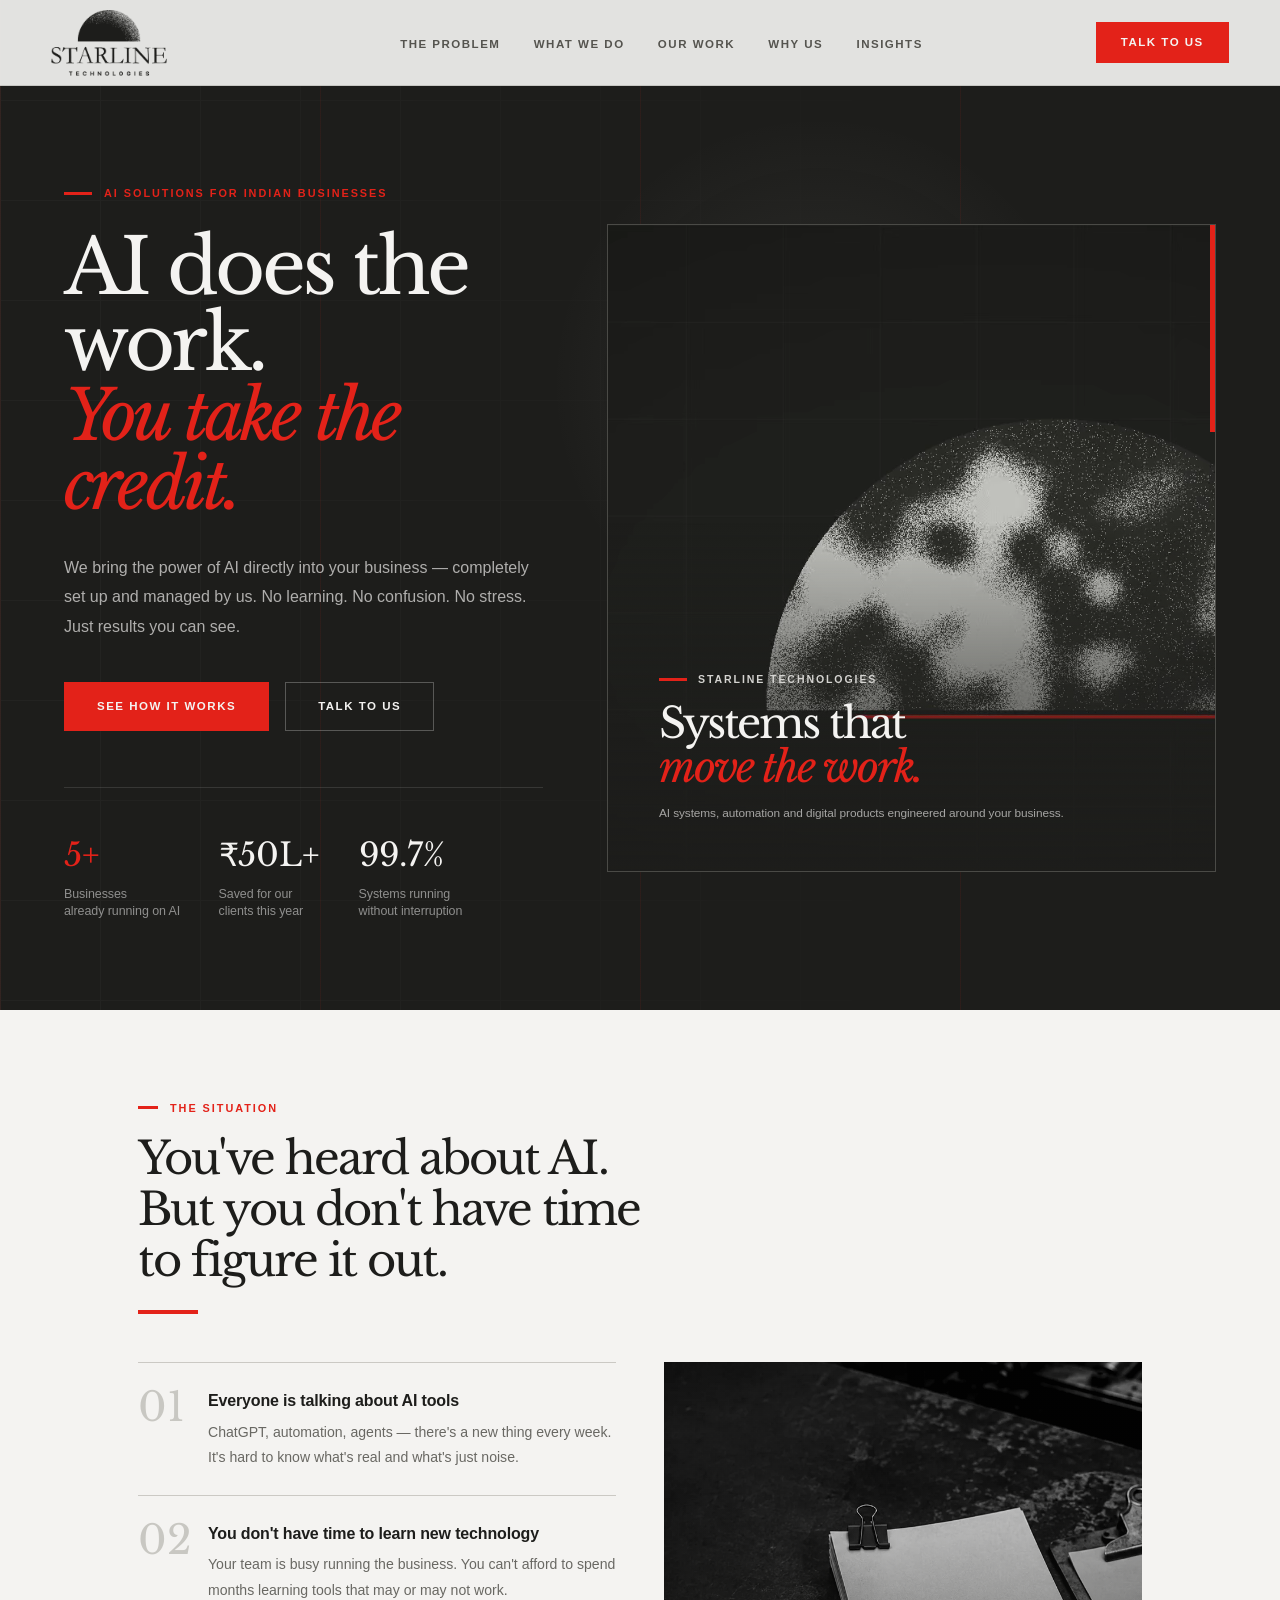
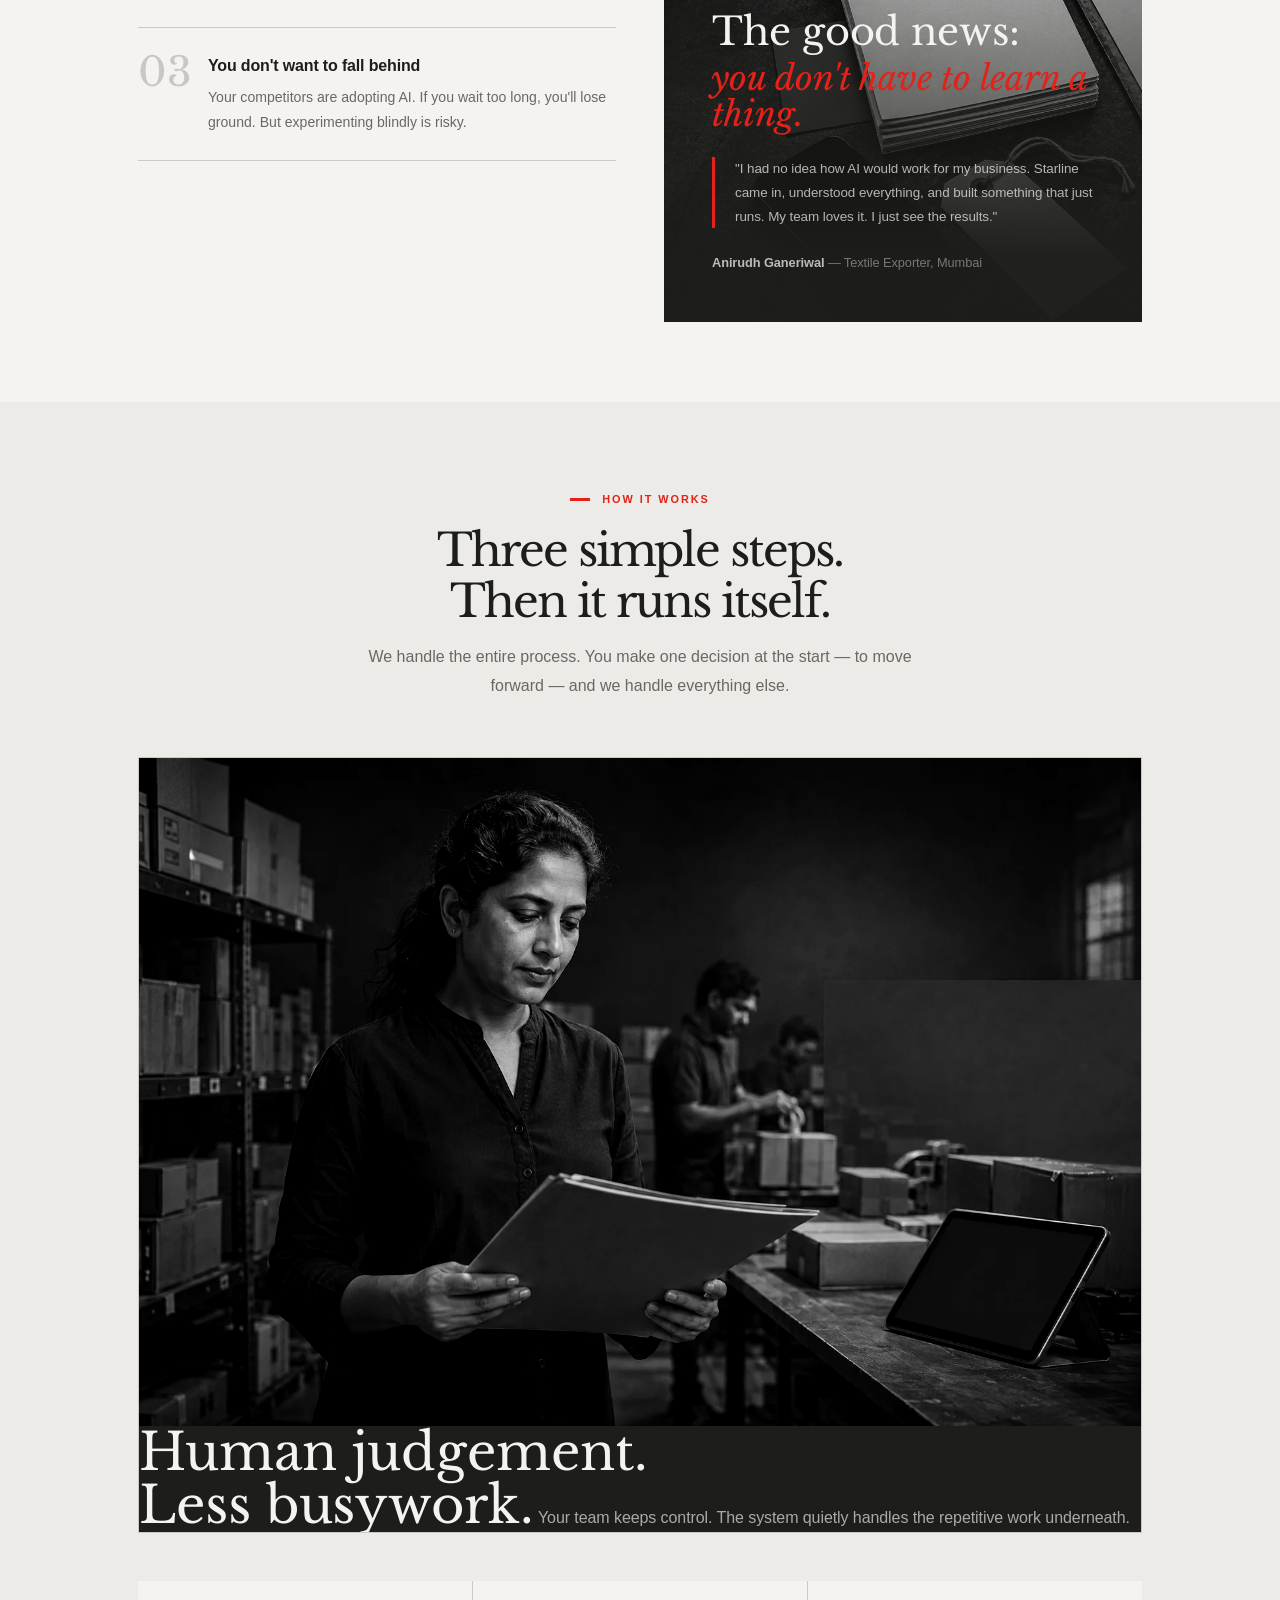
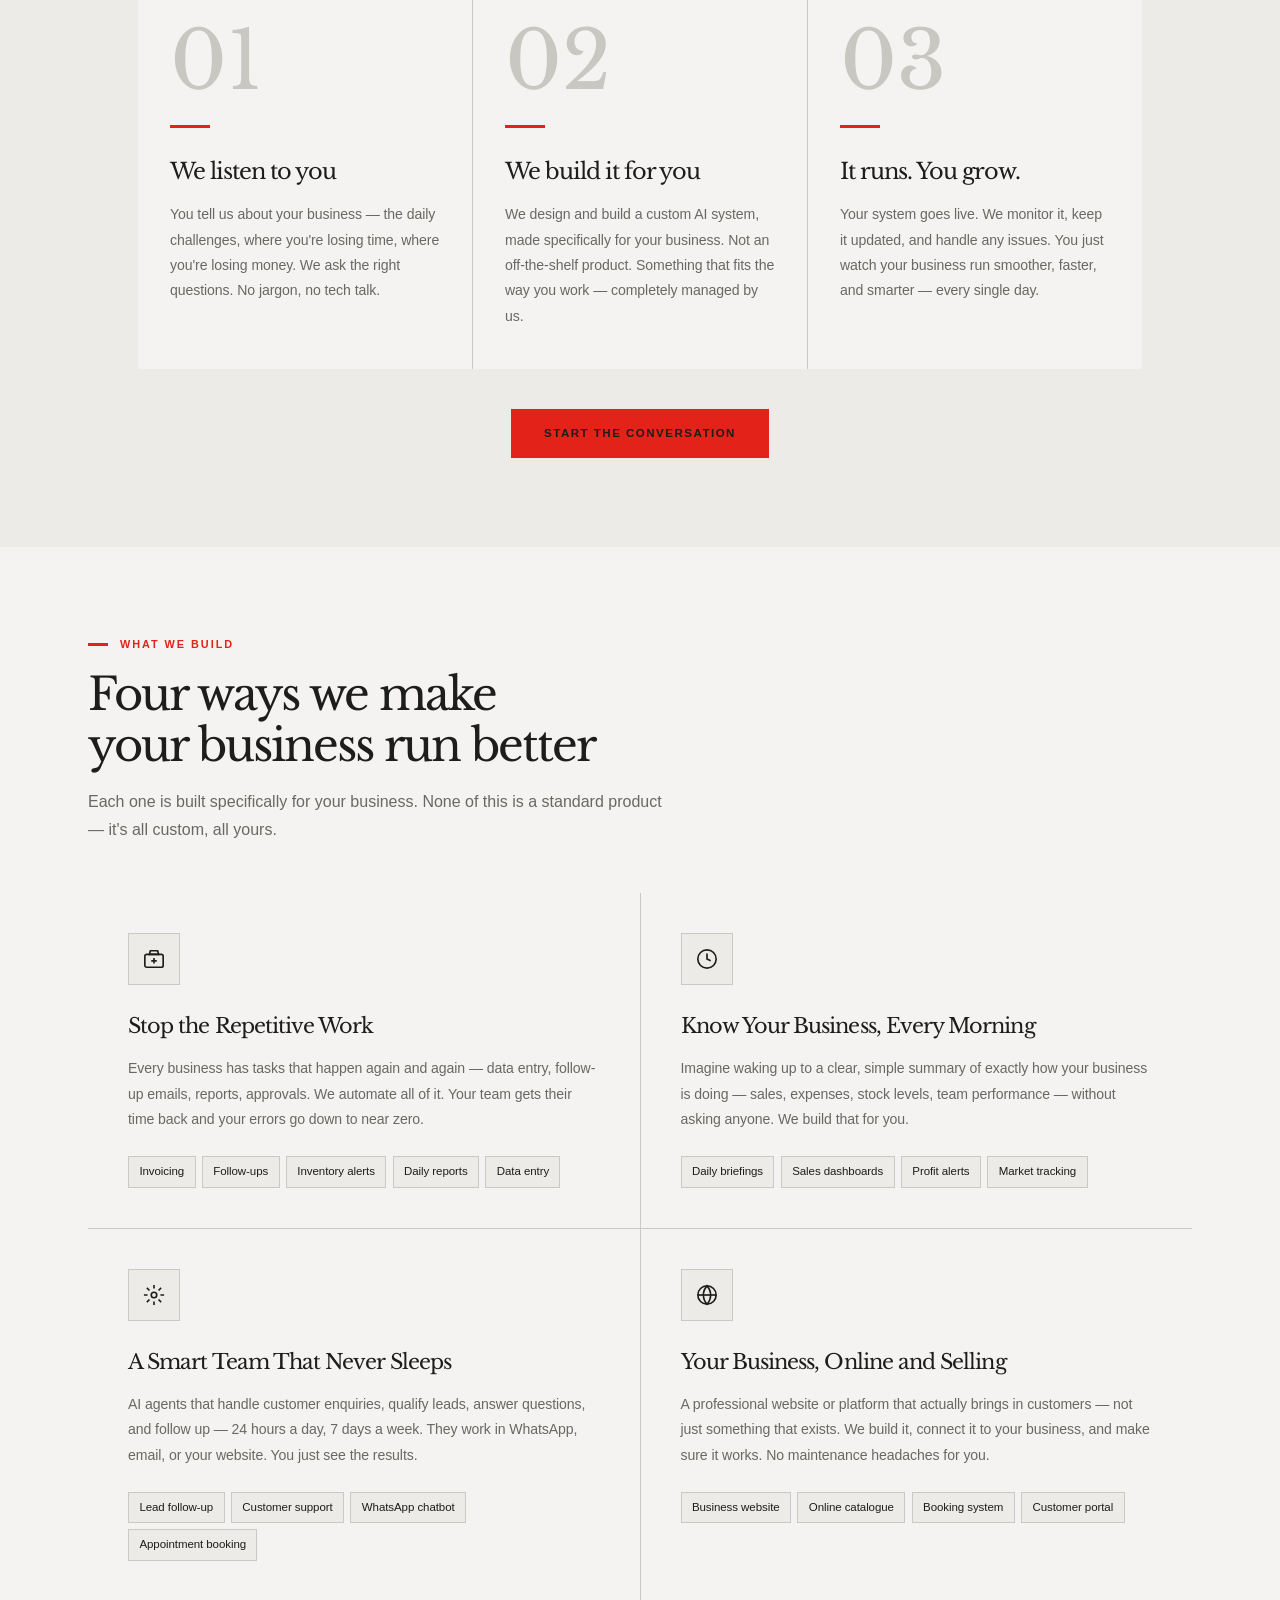
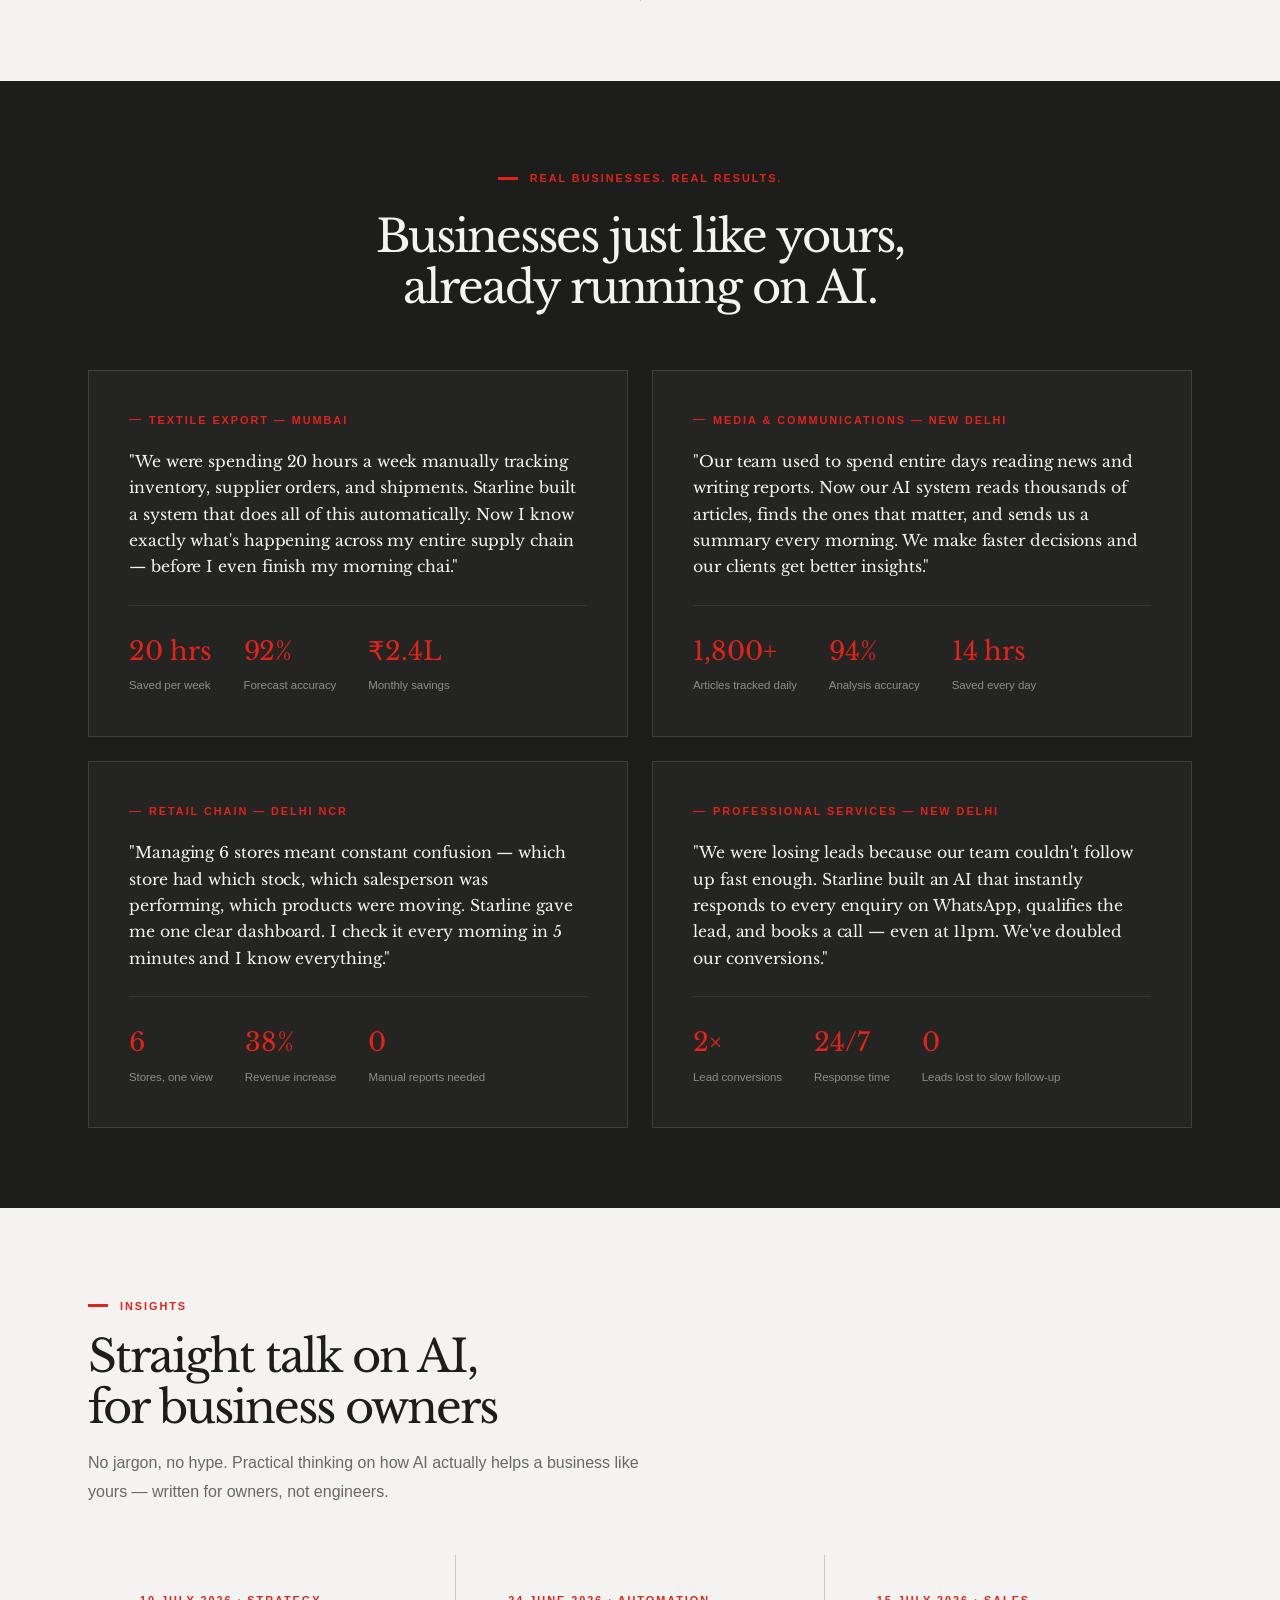
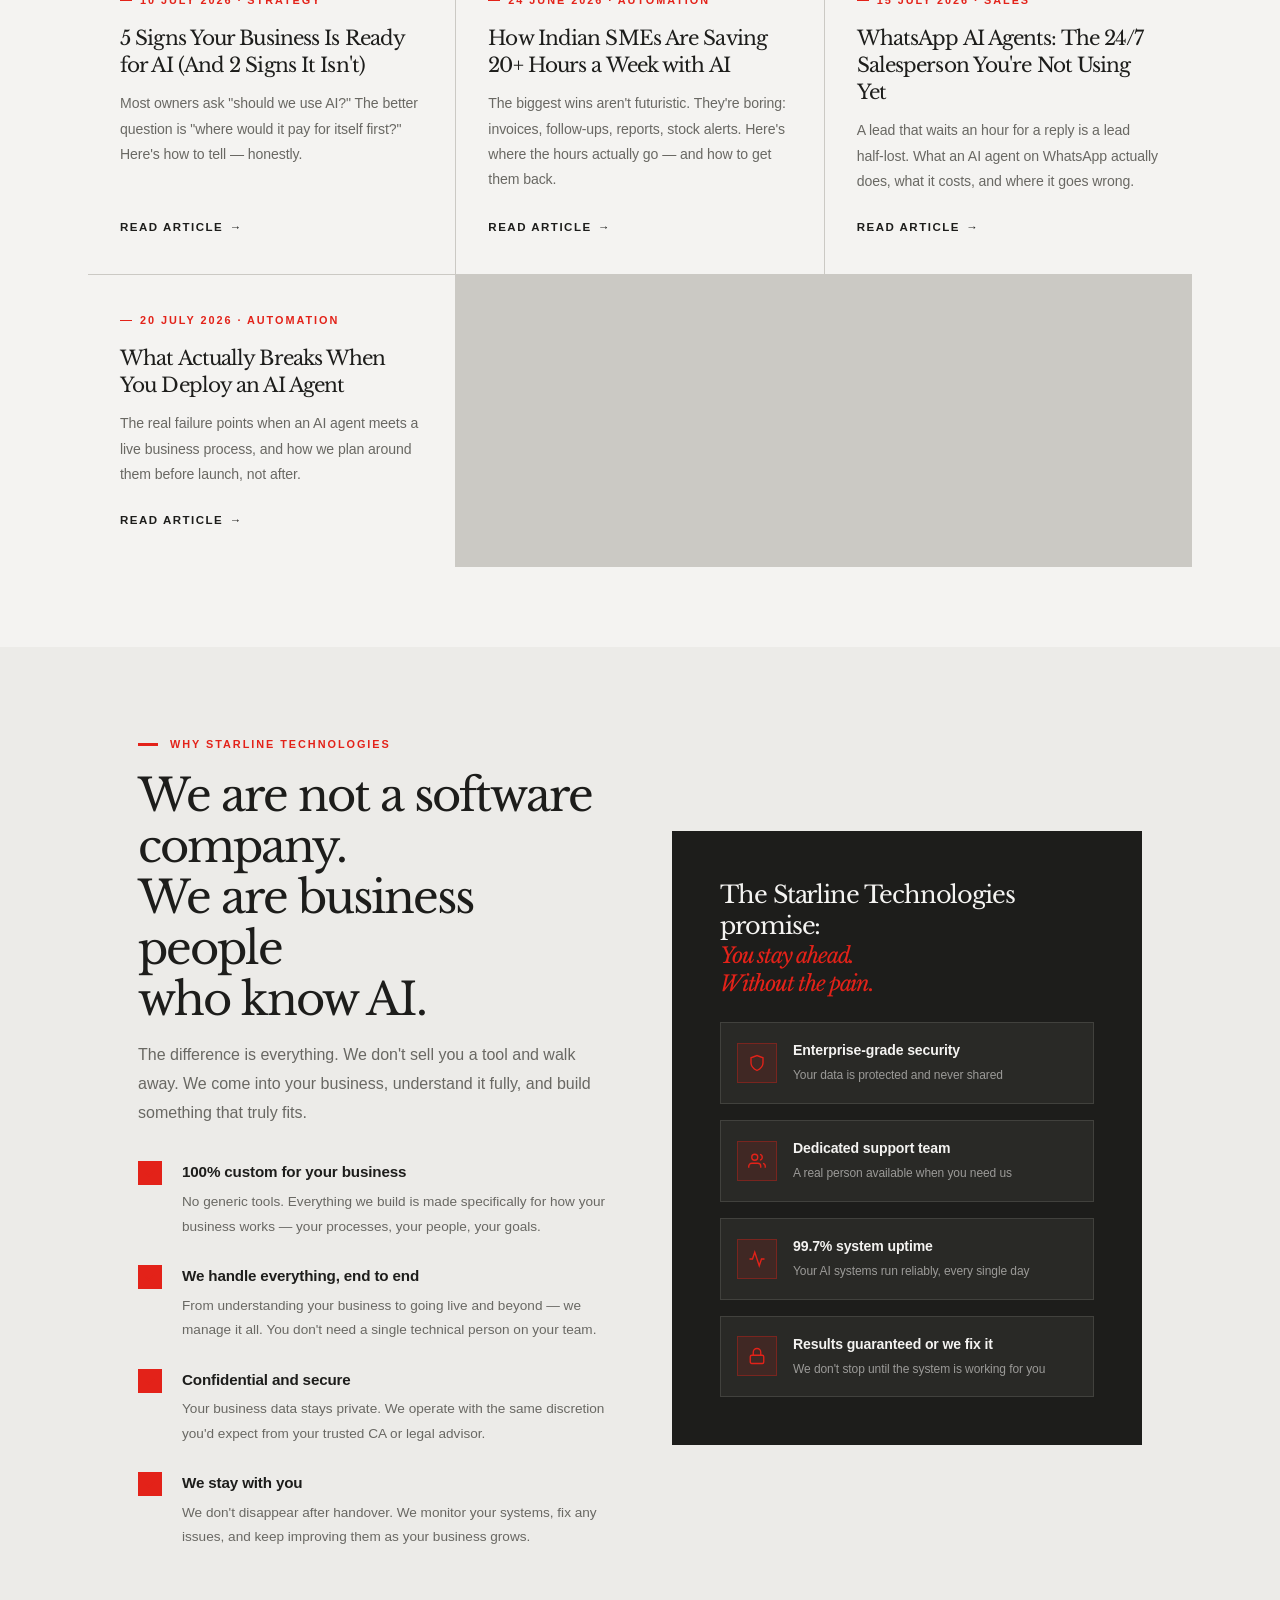
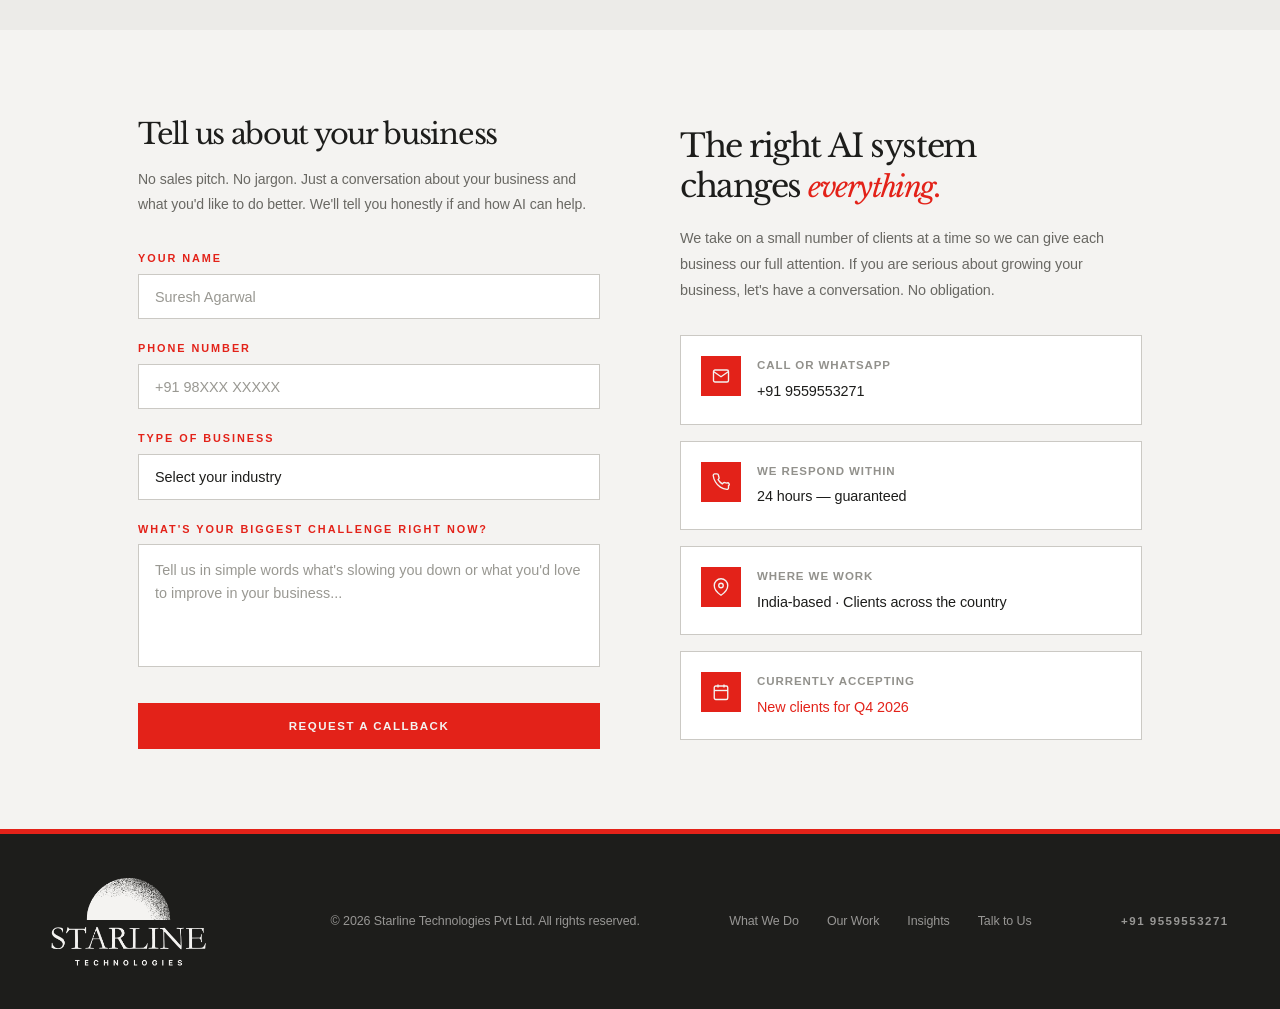
==== commit beb77dd0: "Rebrand site for Starline Technologies" ====
--- a/index.html
+++ b/index.html
@@ -4,13 +4,13 @@
 <meta charset="UTF-8">
 <meta name="viewport" content="width=device-width, initial-scale=1.0">
   <meta name="description" content="AI solutions for Indian businesses — we implement and manage AI to save time and increase revenue. No learning required.">
-  <meta name="keywords" content="AI for business, automation, Indian businesses, AI solutions, Emerald AI">
+  <meta name="keywords" content="AI for business, automation, Indian businesses, AI solutions, Starline Technologies">
   <link rel="canonical" href="https://www.emeraldai.in/">
   <meta name="robots" content="index, follow">
-  <link rel="icon" type="image/png" href="/assets/images/favicon-brand-refresh.png">
-  <link rel="apple-touch-icon" href="/assets/images/apple-touch-icon-brand-refresh.png">
+  <link rel="icon" type="image/png" href="/assets/images/favicon-starline.png">
+  <link rel="apple-touch-icon" href="/assets/images/apple-touch-icon-starline.png">
   <link rel="sitemap" type="application/xml" title="Sitemap" href="/sitemap.xml">
-<title>Emerald AI — AI for Your Business. No Learning Required.</title>
+<title>Starline Technologies — AI for Your Business. No Learning Required.</title>
 <link rel="preload" href="/assets/fonts/LeagueSpartan-Bold.ttf" as="font" type="font/ttf" crossorigin>
 <link rel="preload" href="/assets/fonts/LibreBaskerville-Regular.ttf" as="font" type="font/ttf" crossorigin>
 <style>
@@ -743,13 +743,13 @@
     .trust-badge { opacity: 1; transform: none !important; }
   }
 </style>
-<link rel="stylesheet" href="/brand-refresh.css">
+<link rel="stylesheet" href="/brand-refresh.css?v=starline-red-align-20260927">
   <!-- Open Graph / Twitter -->
-  <meta property="og:title" content="Emerald AI — AI for Your Business. No Learning Required.">
+  <meta property="og:title" content="Starline Technologies — AI for Your Business. No Learning Required.">
   <meta property="og:description" content="We bring AI directly into your business — set up and managed by us. Save time, increase revenue, no learning required.">
   <meta property="og:type" content="website">
   <meta property="og:url" content="https://www.emeraldai.in/">
-  <meta property="og:image" content="https://www.emeraldai.in/assets/images/og-brand-refresh.png">
+  <meta property="og:image" content="https://www.emeraldai.in/assets/images/og-starline.jpg">
   <meta name="twitter:card" content="summary_large_image">
 
   <!-- Structured data -->
@@ -757,13 +757,9 @@
   {
     "@context": "https://schema.org",
       "@type": "Organization",
-      "name": "Emerald AI",
+      "name": "Starline Technologies",
       "url": "https://www.emeraldai.in",
-      "logo": "https://www.emeraldai.in/logo.png",
-      "sameAs": [
-        "https://www.linkedin.com/company/emerald-ai-solutions/",
-        "https://www.instagram.com/bespoke.emeraldai/"
-      ]
+      "logo": "https://www.emeraldai.in/assets/images/starline-logo-source.png"
   }
   </script>
 </head>
@@ -772,10 +768,7 @@
 <!-- NAV -->
 <nav id="main-nav">
   <a href="#" class="nav-logo">
-    <div class="nav-logo-mark">
-      <img src="/logo-mark.png" alt="Emerald AI logo" width="36" height="36">
-    </div>
-    <div class="nav-brand">EMERALD <span>AI</span></div>
+    <img class="nav-wordmark" src="/assets/images/starline-lockup-dark.png?v=red-20260927" alt="Starline Technologies" width="220" height="120">
   </a>
   <ul class="nav-links">
     <li><a href="#problem">The Problem</a></li>
@@ -833,12 +826,15 @@
         </div>
       </div>
     </div>
-    <figure class="hero-visual" aria-label="A fictional Indian business owner in a modern manufacturing workspace">
-      <img src="/assets/images/hero-business-owner.webp" alt="Fictional Indian business owner in a modern manufacturing workspace" width="1586" height="992" fetchpriority="high" decoding="async">
+    <figure class="hero-visual" aria-label="Animated Starline Technologies semicircle identity">
+      <video autoplay muted loop playsinline preload="metadata" poster="/assets/images/starline-hero-poster.webp?v=red-20260927" aria-label="Starline semicircle with emerging silver-white granular patches">
+        <source src="/assets/images/starline-hero-motion.webm?v=red-20260927" type="video/webm">
+        <source src="/assets/images/starline-hero-motion.mp4?v=red-20260927" type="video/mp4">
+      </video>
       <figcaption class="hero-visual-copy">
-        <span>Custom AI systems</span>
-        <strong>Your business.<br><em>Your system.</em></strong>
-        <small>Built around the way you already work.</small>
+        <span>Starline Technologies</span>
+        <strong>Systems that<br><em>move the work.</em></strong>
+        <small>AI systems, automation and digital products engineered around your business.</small>
       </figcaption>
     </figure>
   </div>
@@ -881,7 +877,7 @@
           <img class="problem-visual-image" src="/assets/images/workflow-operations.webp" alt="A streamlined business workflow represented by job cards, a phone and industrial tools" width="1536" height="1024" loading="lazy" decoding="async">
           <div class="problem-visual-copy">
             <div class="pv-headline">The good news: <em>you don't have to learn a thing.</em></div>
-            <div class="pv-quote">"I had no idea how AI would work for my business. Emerald came in, understood everything, and built something that just runs. My team loves it. I just see the results."</div>
+            <div class="pv-quote">"I had no idea how AI would work for my business. Starline came in, understood everything, and built something that just runs. My team loves it. I just see the results."</div>
             <div class="pv-author"><strong>Anirudh Ganeriwal</strong> — Textile Exporter, Mumbai</div>
           </div>
           <div class="pv-deco"></div>
@@ -1009,7 +1005,7 @@
     <div class="results-grid">
       <div class="result-card reveal">
         <div class="result-card-industry">Textile Export — Mumbai</div>
-        <div class="result-story">"We were spending 20 hours a week manually tracking inventory, supplier orders, and shipments. Emerald built a system that does all of this automatically. Now I know exactly what's happening across my entire supply chain — before I even finish my morning chai."</div>
+        <div class="result-story">"We were spending 20 hours a week manually tracking inventory, supplier orders, and shipments. Starline built a system that does all of this automatically. Now I know exactly what's happening across my entire supply chain — before I even finish my morning chai."</div>
         <div class="result-numbers">
           <div><div class="rn-val" data-count="20" data-suffix=" hrs">20 hrs</div><div class="rn-lbl">Saved per week</div></div>
           <div><div class="rn-val" data-count="92" data-suffix="%">92%</div><div class="rn-lbl">Forecast accuracy</div></div>
@@ -1027,7 +1023,7 @@
       </div>
       <div class="result-card reveal reveal-delay-2">
         <div class="result-card-industry">Retail Chain — Delhi NCR</div>
-        <div class="result-story">"Managing 6 stores meant constant confusion — which store had which stock, which salesperson was performing, which products were moving. Emerald gave me one clear dashboard. I check it every morning in 5 minutes and I know everything."</div>
+        <div class="result-story">"Managing 6 stores meant constant confusion — which store had which stock, which salesperson was performing, which products were moving. Starline gave me one clear dashboard. I check it every morning in 5 minutes and I know everything."</div>
         <div class="result-numbers">
           <div><div class="rn-val">6</div><div class="rn-lbl">Stores, one view</div></div>
           <div><div class="rn-val" data-count="38" data-suffix="%">38%</div><div class="rn-lbl">Revenue increase</div></div>
@@ -1036,7 +1032,7 @@
       </div>
       <div class="result-card reveal reveal-delay-3">
         <div class="result-card-industry">Professional Services — New Delhi</div>
-        <div class="result-story">"We were losing leads because our team couldn't follow up fast enough. Emerald built an AI that instantly responds to every enquiry on WhatsApp, qualifies the lead, and books a call — even at 11pm. We've doubled our conversions."</div>
+        <div class="result-story">"We were losing leads because our team couldn't follow up fast enough. Starline built an AI that instantly responds to every enquiry on WhatsApp, qualifies the lead, and books a call — even at 11pm. We've doubled our conversions."</div>
         <div class="result-numbers">
           <div><div class="rn-val" data-count="2" data-suffix="×">2×</div><div class="rn-lbl">Lead conversions</div></div>
           <div><div class="rn-val">24/7</div><div class="rn-lbl">Response time</div></div>
@@ -1089,7 +1085,7 @@
   <div class="section-inner">
     <div class="why-grid">
       <div class="reveal">
-        <div class="section-eyebrow">Why Emerald AI</div>
+        <div class="section-eyebrow">Why Starline Technologies</div>
         <h2 class="section-title">We are not a software company.<br>We are business people<br>who know AI.</h2>
         <p class="section-sub" style="margin-top:1rem;">The difference is everything. We don't sell you a tool and walk away. We come into your business, understand it fully, and build something that truly fits.</p>
         <div class="why-points" style="margin-top:2rem;">
@@ -1133,7 +1129,7 @@
       </div>
       <div class="reveal reveal-delay-1">
         <div class="why-right">
-          <div class="why-right-title">The Emerald AI promise:<br><em>You stay ahead.<br>Without the pain.</em></div>
+          <div class="why-right-title">The Starline Technologies promise:<br><em>You stay ahead.<br>Without the pain.</em></div>
           <div class="trust-badges">
             <div class="trust-badge">
               <div class="tb-icon">
@@ -1223,8 +1219,8 @@
               <svg width="18" height="18" viewBox="0 0 24 24" fill="none" stroke="currentColor" stroke-width="1.8"><path d="M4 4h16c1.1 0 2 .9 2 2v12c0 1.1-.9 2-2 2H4c-1.1 0-2-.9-2-2V6c0-1.1.9-2 2-2z"/><polyline points="22,6 12,13 2,6"/></svg>
             </div>
             <div class="ib-text">
-              <div class="l">Email</div>
-              <div class="v"><a href="mailto:hello@emeraldai.in">hello@emeraldai.in</a></div>
+              <div class="l">Call or WhatsApp</div>
+              <div class="v"><a href="tel:+919559553271">+91 9559553271</a></div>
             </div>
           </div>
           <div class="info-block">
@@ -1251,7 +1247,7 @@
             </div>
             <div class="ib-text">
               <div class="l">Currently accepting</div>
-              <div class="v" style="color:var(--gold);">New clients for Q3 2026</div>
+              <div class="v" style="color:var(--gold);">New clients for Q4 2026</div>
             </div>
           </div>
         </div>
@@ -1263,26 +1259,16 @@
 <!-- FOOTER -->
 <footer>
   <div class="footer-logo">
-    <div class="nav-logo-mark">
-      <img src="/logo-mark.png" alt="Emerald AI logo" width="36" height="36">
-    </div>
-    <div class="footer-brand">EMERALD <span>AI</span></div>
+    <img class="footer-wordmark" src="/assets/images/starline-lockup-light.png?v=red-20260927" alt="Starline Technologies" width="220" height="120">
   </div>
-  <div class="footer-copy">© 2026 Emerald AI Solutions. All rights reserved.</div>
+  <div class="footer-copy">© 2026 Starline Technologies Pvt Ltd. All rights reserved.</div>
   <div class="footer-links">
     <a href="#services">What We Do</a>
     <a href="#results">Our Work</a>
     <a href="#blog">Insights</a>
     <a href="#contact">Talk to Us</a>
   </div>
-  <div class="footer-social">
-    <a href="https://www.linkedin.com/company/emerald-ai-solutions/" target="_blank" rel="noopener" aria-label="Emerald AI on LinkedIn">
-      <svg width="16" height="16" viewBox="0 0 24 24" fill="currentColor"><path d="M20.45 20.45h-3.55v-5.57c0-1.33-.03-3.04-1.85-3.04-1.85 0-2.14 1.45-2.14 2.94v5.67H9.36V9h3.41v1.56h.05c.47-.9 1.63-1.85 3.36-1.85 3.6 0 4.27 2.37 4.27 5.45v6.29zM5.34 7.43a2.06 2.06 0 1 1 0-4.12 2.06 2.06 0 0 1 0 4.12zM7.12 20.45H3.56V9h3.56v11.45z"/></svg>
-    </a>
-    <a href="https://www.instagram.com/bespoke.emeraldai/" target="_blank" rel="noopener" aria-label="Emerald AI on Instagram">
-      <svg width="16" height="16" viewBox="0 0 24 24" fill="none" stroke="currentColor" stroke-width="1.8"><rect x="2" y="2" width="20" height="20" rx="5"/><circle cx="12" cy="12" r="4.5"/><circle cx="17.5" cy="6.5" r="1.3" fill="currentColor" stroke="none"/></svg>
-    </a>
-  </div>
+  <a class="footer-phone" href="tel:+919559553271">+91 9559553271</a>
 </footer>
 
 <script>
@@ -1401,8 +1387,8 @@
       headers: { 'Content-Type': 'application/json', Accept: 'application/json' },
       body: JSON.stringify({
         access_key: 'f0e7f085-565e-4944-8ae3-186b93000cac',
-        subject: 'New Inquiry — Emerald AI Solutions',
-        from_name: 'Emerald AI Website',
+        subject: 'New Inquiry — Starline Technologies Pvt Ltd',
+        from_name: 'Starline Technologies Website',
         Name: name, Phone: phone,
         'Business Type': business || 'Not specified',
         'Challenge / Message': challenge || 'Not provided'
--- a/brand-refresh.css
+++ b/brand-refresh.css
@@ -23,46 +23,49 @@
 }
 
 :root {
-  --navy: #111111;
-  --navy-mid: #303030;
-  --navy-light: #454545;
-  --gold: #E32219;
-  --gold-light: #F23A31;
-  --cream: #1A1A1A;
-  --cream-dark: #262626;
-  --white: #D9D9D9;
-  --text-dark: #D9D9D9;
-  --text-mid: #B8B8B8;
-  --text-muted: #8A8A8A;
-  --border: #3A3A3A;
-  --font-serif: 'League Spartan', Arial, sans-serif;
-  --font-sans: 'Libre Baskerville', Georgia, serif;
-  --font-display: 'League Spartan', Arial, sans-serif;
-  --font-body: 'Libre Baskerville', Georgia, serif;
+  --navy: #1d1d1b;
+  --navy-mid: #2d2d2a;
+  --navy-light: #4b4b47;
+  --gold: #e32219;
+  --gold-light: #f03a31;
+  --cream: #ecebe8;
+  --cream-dark: #d6d5d1;
+  --white: #f4f3f1;
+  --text-dark: #1d1d1b;
+  --text-mid: #696863;
+  --text-muted: #92918c;
+  --border: #cbc9c4;
+  --font-serif: 'Libre Baskerville', Georgia, serif;
+  --font-sans: Arial, Helvetica, sans-serif;
+  --font-display: 'Libre Baskerville', Georgia, serif;
+  --font-body: Arial, Helvetica, sans-serif;
+  --ink: #1d1d1b;
+  --graphite: #2d2d2a;
+  --silver: #d5d4d1;
+  --mist: #ecebe8;
+  --paper: #f4f3f1;
+  --signal: #e32219;
   --ease-brand: cubic-bezier(0.22, 1, 0.36, 1);
-  --signal: #E32219;
-  --ink: #111111;
-  --charcoal: #303030;
-  --paper: #D9D9D9;
 }
 
 html {
-  background: var(--ink);
+  background: var(--paper);
   scrollbar-color: var(--signal) var(--ink);
 }
 
 body {
-  background: var(--ink);
-  color: var(--paper);
+  background: var(--paper);
+  color: var(--ink);
   font-family: var(--font-body);
-  font-weight: 400;
-  line-height: 1.65;
+  font-size: 16px;
+  font-weight: 400;
+  line-height: 1.7;
   text-rendering: optimizeLegibility;
 }
 
 ::selection {
   background: var(--signal);
-  color: var(--ink);
+  color: var(--paper);
 }
 
 a:focus-visible,
@@ -76,44 +79,66 @@
 
 nav,
 nav.scrolled {
-  background: rgba(17, 17, 17, 0.9);
-  border-bottom-color: rgba(217, 217, 217, 0.12);
+  height: 86px;
+  padding: 0 clamp(1.25rem, 4vw, 4.5rem);
+  background: rgba(244, 243, 241, 0.92);
+  border-bottom: 1px solid rgba(29, 29, 27, 0.14);
   box-shadow: none;
-  backdrop-filter: blur(18px);
+  backdrop-filter: blur(20px);
+}
+
+nav.scrolled {
+  background: rgba(244, 243, 241, 0.98);
+  box-shadow: 0 12px 40px rgba(29, 29, 27, 0.07);
+}
+
+.nav-logo {
+  height: 68px;
+  min-width: 176px;
+  align-items: center;
+}
+
+.nav-wordmark {
+  display: block;
+  width: 176px;
+  height: 66px;
+  object-fit: contain;
+  object-position: left center;
 }
 
 .nav-logo-mark,
 .footer-logo .nav-logo-mark {
-  width: 38px;
-  height: 38px;
-  padding: 8px;
-  background: var(--signal);
+  width: 40px;
+  height: 40px;
+  padding: 5px;
+  background: transparent;
 }
 
 .nav-logo-mark img,
-.nav-logo > img {
-  filter: brightness(0) invert(1);
-}
-
-.nav-logo > img {
-  width: 38px;
-  height: 38px;
-  padding: 8px;
-  background: var(--signal);
+.nav-logo > img:not(.nav-wordmark) {
+  width: 100%;
+  height: 100%;
+  object-fit: contain;
+  filter: none;
 }
 
 .nav-brand,
 .footer-brand {
-  color: var(--paper);
-  font-family: var(--font-display);
-  font-size: 0.96rem;
-  font-weight: 700;
+  color: var(--ink);
+  font-family: var(--font-serif);
+  font-size: 0.9rem;
+  font-weight: 400;
   letter-spacing: 0.08em;
+  text-transform: uppercase;
 }
 
 .nav-brand span,
 .footer-brand span {
   color: var(--signal);
+}
+
+.nav-links {
+  gap: clamp(1.25rem, 2.6vw, 2.75rem);
 }
 
 .nav-links a,
@@ -124,21 +149,25 @@
 .btn-outline-white,
 .form-submit,
 .blog-readmore,
-.back-link {
-  font-family: var(--font-display);
+.back-link,
+.footer-phone {
+  font-family: var(--font-sans);
+  font-size: 0.72rem;
   font-weight: 700;
-  letter-spacing: 0.025em;
+  letter-spacing: 0.13em;
+  text-transform: uppercase;
 }
 
 .nav-links a {
-  color: #BDBDBD;
+  color: #55544f;
 }
 
 .nav-links a:hover {
-  color: var(--paper);
+  color: var(--ink);
 }
 
 .nav-links a::after {
+  bottom: -7px;
   height: 2px;
   background: var(--signal);
 }
@@ -147,44 +176,49 @@
 .mobile-menu .mob-cta,
 .form-submit {
   background: var(--signal);
-  color: var(--ink);
+  color: var(--paper);
+  border: 1px solid var(--signal);
 }
 
 .nav-cta:hover,
 .mobile-menu .mob-cta:hover,
 .form-submit:hover {
-  background: #F13A31;
-  box-shadow: 0 10px 28px rgba(227, 34, 25, 0.22);
+  background: var(--ink);
+  border-color: var(--ink);
+  color: var(--paper);
+  box-shadow: 0 10px 28px rgba(29, 29, 27, 0.17);
 }
 
 #hero {
-  min-height: min(960px, 100svh);
+  min-height: min(980px, 100svh);
+  padding-top: 86px;
   background: var(--ink);
   isolation: isolate;
 }
 
 .hero-bg-pattern {
   opacity: 1;
-  background: linear-gradient(90deg, rgba(227, 34, 25, 0.08) 0 1px, transparent 1px 100%);
-  background-size: 25% 100%;
+  background:
+    radial-gradient(circle at 64% 38%, rgba(213, 212, 209, 0.09), transparent 26%),
+    linear-gradient(90deg, rgba(227, 34, 25, 0.08) 0 1px, transparent 1px 100%);
+  background-size: auto, 25% 100%;
 }
 
 .hero-grid-lines {
-  opacity: 0.055;
+  opacity: 0.028;
   background-image:
     linear-gradient(var(--paper) 1px, transparent 1px),
     linear-gradient(90deg, var(--paper) 1px, transparent 1px);
-  background-size: 72px 72px;
+  background-size: 100px 100px;
   mask-image: linear-gradient(90deg, #000, transparent 78%);
 }
 
 .hero-inner {
   width: 100%;
-  max-width: 1320px;
-  grid-template-columns: minmax(0, 1fr) minmax(440px, 0.82fr);
-  gap: clamp(3rem, 6vw, 7rem);
-  padding-top: 6.5rem;
-  padding-bottom: 4.5rem;
+  max-width: 1500px;
+  grid-template-columns: minmax(0, 0.88fr) minmax(480px, 1.12fr);
+  gap: clamp(2.5rem, 5vw, 6rem);
+  padding: clamp(4rem, 7vw, 7.5rem) clamp(1.5rem, 5vw, 5rem);
 }
 
 .hero-eyebrow,
@@ -195,9 +229,17 @@
 .post-meta,
 .form-label {
   color: var(--signal);
-  font-family: var(--font-display);
+  font-family: var(--font-sans);
+  font-size: 0.68rem;
   font-weight: 700;
-  letter-spacing: 0.11em;
+  letter-spacing: 0.18em;
+  text-transform: uppercase;
+}
+
+.hero-eyebrow::before,
+.section-eyebrow::before {
+  height: 3px;
+  background: var(--signal);
 }
 
 .hero-headline,
@@ -211,17 +253,17 @@
 .post-cta .t,
 article h1,
 article h2 {
-  color: var(--paper);
-  font-family: var(--font-display);
-  font-weight: 700;
-  letter-spacing: -0.025em;
+  color: var(--ink);
+  font-family: var(--font-serif);
+  font-weight: 400;
+  letter-spacing: -0.045em;
 }
 
 .hero-headline {
   max-width: 760px;
-  font-size: clamp(3.4rem, 6.8vw, 6.5rem);
-  line-height: 0.91;
-  text-transform: uppercase;
+  color: var(--paper);
+  font-size: clamp(3.3rem, 6vw, 6.6rem);
+  line-height: 0.99;
   margin-bottom: 2rem;
 }
 
@@ -231,17 +273,17 @@
 .why-right-title em {
   display: inline-block;
   color: var(--signal);
-  font-family: var(--font-body);
-  font-size: 0.72em;
+  font-family: var(--font-serif);
+  font-size: 0.9em;
   font-style: italic;
   font-weight: 400;
-  letter-spacing: -0.03em;
-  text-transform: none;
+  letter-spacing: -0.055em;
 }
 
 .hero-sub {
-  max-width: 600px;
-  color: rgba(217, 217, 217, 0.72);
+  max-width: 620px;
+  color: rgba(244, 243, 241, 0.68);
+  font-family: var(--font-sans);
   font-size: 1rem;
   line-height: 1.85;
 }
@@ -250,48 +292,55 @@
   position: relative;
   overflow: hidden;
   background: var(--signal);
-  color: var(--ink);
+  color: var(--paper);
   border: 1px solid var(--signal);
 }
 
 .btn-gold:hover {
-  background: #F13A31;
-  color: var(--ink);
-  box-shadow: 0 12px 30px rgba(227, 34, 25, 0.25);
+  background: var(--paper);
+  color: var(--ink);
+  box-shadow: none;
 }
 
 .btn-outline-white {
   color: var(--paper);
-  border-color: rgba(217, 217, 217, 0.28);
+  border-color: rgba(244, 243, 241, 0.28);
 }
 
 .btn-outline-white:hover {
+  color: var(--ink);
   border-color: var(--paper);
-  background: rgba(217, 217, 217, 0.07);
+  background: var(--paper);
 }
 
 .hero-trust-strip {
-  gap: clamp(1.5rem, 3vw, 2.75rem);
-  border-top-color: rgba(217, 217, 217, 0.13);
+  gap: clamp(1.4rem, 3vw, 3rem);
+  border-top-color: rgba(244, 243, 241, 0.12);
 }
 
 .trust-num .big,
 .result-num,
 .rn-val {
+  color: var(--paper);
+  font-family: var(--font-serif);
+  font-weight: 400;
+}
+
+.trust-num:first-child .big,
+.rn-val {
   color: var(--signal);
-  font-family: var(--font-display);
 }
 
 .hero-visual {
   position: relative;
-  height: min(690px, 70vh);
+  height: min(720px, 72vh);
   min-height: 560px;
   margin: 0;
   overflow: hidden;
-  border: 1px solid rgba(217, 217, 217, 0.14);
+  border: 1px solid rgba(244, 243, 241, 0.14);
   clip-path: inset(0 100% 0 0);
-  animation: brand-unmask 1.15s var(--ease-brand) 0.38s forwards;
-  background: var(--charcoal);
+  animation: starline-unmask 1.15s var(--ease-brand) 0.3s forwards;
+  background: var(--graphite);
 }
 
 .hero-visual::before {
@@ -299,7 +348,7 @@
   position: absolute;
   inset: 0;
   z-index: 1;
-  background: linear-gradient(180deg, transparent 42%, rgba(17, 17, 17, 0.88));
+  background: linear-gradient(180deg, transparent 46%, rgba(29, 29, 27, 0.9));
   pointer-events: none;
 }
 
@@ -309,44 +358,44 @@
   top: 0;
   right: 0;
   width: 5px;
-  height: 38%;
+  height: 32%;
   z-index: 2;
   background: var(--signal);
 }
 
+.hero-visual video,
 .hero-visual img {
   width: 100%;
   height: 100%;
   object-fit: cover;
-  object-position: 68% center;
+  object-position: center;
   display: block;
-  transform: scale(1.08);
-  animation: brand-settle 1.8s var(--ease-brand) 0.28s forwards;
 }
 
 .hero-visual-copy {
   position: absolute;
   z-index: 2;
-  left: 2rem;
-  right: 2rem;
-  bottom: 2rem;
+  left: clamp(1.5rem, 4vw, 3.25rem);
+  right: clamp(1.5rem, 4vw, 3.25rem);
+  bottom: clamp(1.5rem, 4vw, 3rem);
 }
 
 .hero-visual-copy span {
   display: flex;
   align-items: center;
-  gap: 0.65rem;
-  margin-bottom: 0.65rem;
-  color: var(--paper);
-  font-family: var(--font-display);
-  font-size: 0.7rem;
-  letter-spacing: 0.12em;
+  gap: 0.7rem;
+  margin-bottom: 0.85rem;
+  color: var(--silver);
+  font-family: var(--font-sans);
+  font-size: 0.66rem;
+  font-weight: 700;
+  letter-spacing: 0.18em;
   text-transform: uppercase;
 }
 
 .hero-visual-copy span::before {
   content: '';
-  width: 24px;
+  width: 28px;
   height: 3px;
   background: var(--signal);
 }
@@ -354,34 +403,40 @@
 .hero-visual-copy strong {
   display: block;
   color: var(--paper);
-  font-family: var(--font-display);
-  font-size: clamp(2rem, 3.3vw, 3.25rem);
-  line-height: 0.95;
-  letter-spacing: -0.025em;
+  font-family: var(--font-serif);
+  font-size: clamp(2rem, 3.3vw, 3.5rem);
+  font-weight: 400;
+  line-height: 1.03;
+  letter-spacing: -0.05em;
 }
 
 .hero-visual-copy strong em {
   color: var(--signal);
-  font-style: normal;
+  font-style: italic;
+  font-weight: 400;
 }
 
 .hero-visual-copy small {
   display: block;
-  margin-top: 0.85rem;
-  color: rgba(217, 217, 217, 0.75);
-  font-size: 0.78rem;
+  max-width: 420px;
+  margin-top: 0.9rem;
+  color: rgba(244, 243, 241, 0.64);
+  font-family: var(--font-sans);
+  font-size: 0.74rem;
+  line-height: 1.65;
 }
 
 .section-white,
 #services,
-#contact {
-  background: #171717;
+#contact,
+#blog {
+  background: var(--paper);
 }
 
 .section-cream,
 #process,
 #why {
-  background: #222222;
+  background: var(--mist);
 }
 
 .section-navy,
@@ -392,14 +447,14 @@
 
 .section-inner,
 .section-inner-wide {
-  padding-top: clamp(5.5rem, 9vw, 8rem);
-  padding-bottom: clamp(5.5rem, 9vw, 8rem);
+  width: 100%;
+  padding-top: 5rem;
+  padding-bottom: 5rem;
 }
 
 .section-title {
-  font-size: clamp(2.6rem, 5vw, 5rem);
-  line-height: 0.98;
-  text-transform: uppercase;
+  font-size: clamp(2rem, 3.5vw, 2.9rem);
+  line-height: 1.14;
 }
 
 .section-sub,
@@ -411,9 +466,9 @@
 .contact-info-body,
 .why-point p,
 .tb-text .s {
-  color: #B5B5B5;
-  font-family: var(--font-body);
-  line-height: 1.85;
+  color: var(--text-mid);
+  font-family: var(--font-sans);
+  line-height: 1.8;
 }
 
 .gold-rule {
@@ -422,8 +477,13 @@
 }
 
 .problem-body-grid {
-  gap: clamp(2.5rem, 6vw, 6rem);
-  align-items: stretch;
+  grid-template-columns: minmax(0, 1fr) minmax(0, 1fr);
+  gap: 3rem;
+  align-items: start;
+}
+
+.problem-body-grid > * {
+  min-width: 0;
 }
 
 .problem-item,
@@ -433,25 +493,33 @@
 
 .problem-num,
 .step-num-big {
-  color: #3B3B3B;
-  font-family: var(--font-display);
+  color: #c8c7c2;
+  font-family: var(--font-serif);
+  font-weight: 400;
+}
+
+.problem-item:hover .problem-num,
+.process-step:hover .step-num-big {
+  color: var(--signal);
 }
 
 .problem-body h4,
 .why-point h4,
 .tb-text .t {
-  color: var(--paper);
-  font-family: var(--font-display);
+  color: var(--ink);
+  font-family: var(--font-sans);
   letter-spacing: -0.01em;
 }
 
 .problem-visual {
-  min-height: 600px;
+  position: relative;
+  min-height: 560px;
   padding: 0;
   display: flex;
   align-items: flex-end;
+  overflow: hidden;
   background: var(--ink);
-  border: 1px solid rgba(217, 217, 217, 0.14);
+  border: 0;
 }
 
 .problem-visual::before {
@@ -459,53 +527,54 @@
   position: absolute;
   inset: 0;
   z-index: 1;
-  background: linear-gradient(180deg, rgba(17, 17, 17, 0.02) 24%, rgba(17, 17, 17, 0.98) 88%);
+  background: linear-gradient(180deg, rgba(29, 29, 27, 0.06) 24%, rgba(29, 29, 27, 0.97) 88%);
+}
+
+.problem-visual-image,
+.process-media img {
+  filter: grayscale(1) contrast(1.08);
 }
 
 .problem-visual-image {
   position: absolute;
   inset: -4% 0;
   width: 100%;
+  max-width: none;
   height: 108%;
   object-fit: cover;
   object-position: 54% center;
-  transition: transform 1.1s var(--ease-brand);
-}
-
-.problem-visual:hover .problem-visual-image {
-  transform: scale(1.025);
+  display: block;
 }
 
 .problem-visual-copy {
   position: relative;
   z-index: 2;
-  padding: 2.5rem;
+  padding: clamp(1.75rem, 4vw, 3rem);
 }
 
 .pv-headline {
   max-width: 470px;
   color: var(--paper);
-  font-family: var(--font-display);
-  font-size: clamp(1.8rem, 3vw, 2.8rem);
-  line-height: 1;
-  text-transform: uppercase;
+  font-family: var(--font-serif);
+  font-size: clamp(1.9rem, 3vw, 3rem);
+  font-weight: 400;
+  line-height: 1.08;
 }
 
 .pv-headline em {
   display: block;
-  margin-top: 0.5rem;
+  margin-top: 0.45rem;
   color: var(--signal);
-  font-family: var(--font-body);
-  font-size: 0.78em;
-  font-weight: 400;
-  text-transform: none;
+  font-family: var(--font-serif);
+  font-size: 0.88em;
+  font-weight: 400;
 }
 
 .pv-quote {
   max-width: 520px;
-  color: rgba(217, 217, 217, 0.78);
-  font-family: var(--font-body);
-  font-size: 0.86rem;
+  color: rgba(244, 243, 241, 0.72);
+  font-family: var(--font-sans);
+  font-size: 0.84rem;
   font-style: normal;
   border-left-color: var(--signal);
 }
@@ -516,7 +585,6 @@
 }
 
 .process-media {
-  position: relative;
   min-height: 430px;
   margin: 3.5rem 0 2px;
   overflow: hidden;
@@ -531,75 +599,48 @@
   object-fit: cover;
   object-position: center 42%;
   display: block;
-  transition: transform 1.2s var(--ease-brand);
 }
 
 .process-media::before {
-  content: '';
-  position: absolute;
-  inset: 0;
-  z-index: 1;
-  background: linear-gradient(90deg, transparent 38%, rgba(17, 17, 17, 0.82) 76%, rgba(17, 17, 17, 0.98));
+  background: linear-gradient(90deg, transparent 35%, rgba(29, 29, 27, 0.75) 69%, rgba(29, 29, 27, 0.98));
 }
 
 .process-media::after {
-  content: '';
-  position: absolute;
-  top: 0;
-  bottom: 0;
-  right: 0;
   width: 5px;
-  z-index: 2;
-  background: var(--signal);
-}
-
-.process-media:hover img {
-  transform: scale(1.02);
-}
-
-.process-media figcaption {
-  position: absolute;
-  z-index: 2;
-  top: 50%;
-  right: clamp(2rem, 5vw, 5rem);
-  width: min(38%, 390px);
-  transform: translateY(-50%);
+  background: var(--signal);
 }
 
 .process-media figcaption strong {
-  display: block;
-  color: var(--paper);
-  font-family: var(--font-display);
-  font-size: clamp(2rem, 4vw, 3.75rem);
-  line-height: 0.98;
-  text-transform: uppercase;
+  color: var(--paper);
+  font-family: var(--font-serif);
+  font-size: clamp(2rem, 4vw, 4rem);
+  font-weight: 400;
+  line-height: 1.04;
 }
 
 .process-media figcaption span {
-  display: block;
-  margin-top: 1rem;
-  color: rgba(217, 217, 217, 0.72);
-  font-size: 0.86rem;
-  line-height: 1.75;
+  color: rgba(244, 243, 241, 0.66);
+  font-family: var(--font-sans);
 }
 
 .process-steps,
 .services-grid {
+  gap: 1px;
   background: var(--border);
 }
 
 .process-step,
 .service-card,
 .blog-card {
-  background: #1B1B1B;
+  background: var(--paper);
   border-color: var(--border);
 }
 
 .process-step:hover,
 .service-card:hover,
 .blog-card:hover {
-  background: #242424;
-  box-shadow: 0 22px 54px rgba(0, 0, 0, 0.28);
+  background: #ffffff;
+  box-shadow: 0 24px 60px rgba(29, 29, 27, 0.09);
 }
 
 .service-card::before,
@@ -610,98 +651,115 @@
 
 .service-icon,
 .example-chip {
-  background: #262626;
-  border-color: #3E3E3E;
-  color: var(--paper);
+  background: var(--mist);
+  border-color: var(--border);
+  color: var(--ink);
 }
 
 .service-card:hover .service-icon {
-  background: rgba(227, 34, 25, 0.12);
+  background: rgba(227, 34, 25, 0.08);
   border-color: var(--signal);
   color: var(--signal);
 }
 
 .example-chip:hover {
-  background: #303030;
-  border-color: var(--signal);
+  background: var(--ink);
+  border-color: var(--ink);
+  color: var(--paper);
+}
+
+#results .section-title,
+#results .result-story {
   color: var(--paper);
 }
 
 .result-card {
-  background: #191919;
-  border-color: #353535;
+  background: #242422;
+  border-color: #3f3f3b;
 }
 
 .result-card:hover {
-  background: #202020;
-  border-color: rgba(227, 34, 25, 0.55);
+  background: #2d2d2a;
+  border-color: rgba(227, 34, 25, 0.7);
 }
 
 .result-story {
-  color: rgba(217, 217, 217, 0.84);
-  font-family: var(--font-body);
+  color: rgba(244, 243, 241, 0.78);
+  font-family: var(--font-serif);
   font-size: 0.98rem;
 }
 
 .rn-lbl {
-  color: rgba(217, 217, 217, 0.52);
+  color: rgba(244, 243, 241, 0.5);
 }
 
 .why-check,
 .ib-icon {
   background: var(--signal);
-  color: var(--ink);
+  color: var(--paper);
 }
 
 .why-point:hover .why-check {
-  background: #F13A31;
+  background: var(--ink);
 }
 
 .why-right {
   background: var(--ink);
-  border: 1px solid var(--border);
+  border: 0;
+}
+
+.why-right-title {
+  color: var(--paper);
 }
 
 .trust-badge,
 .info-block {
-  background: #222222;
+  background: #ffffff;
   border-color: var(--border);
 }
 
-.trust-badge:hover,
-.info-block:hover {
-  background: #292929;
-  border-color: rgba(227, 34, 25, 0.6);
+.trust-badge {
+  background: #292926;
+  border-color: #41413d;
+}
+
+.trust-badge:hover {
+  background: #32322f;
+  border-color: var(--signal);
+}
+
+.trust-badge .tb-text .t {
+  color: var(--paper);
+}
+
+.trust-badge .tb-text .s {
+  color: rgba(244, 243, 241, 0.56);
 }
 
 .tb-icon {
   background: rgba(227, 34, 25, 0.12);
-  border-color: rgba(227, 34, 25, 0.32);
+  border-color: rgba(227, 34, 25, 0.35);
   color: var(--signal);
-}
-
-.trust-badge:hover .tb-icon {
-  background: rgba(227, 34, 25, 0.2);
 }
 
 .form-input,
 .form-select,
 .form-textarea {
-  background: #232323;
-  color: var(--paper);
-  border-color: #414141;
-  font-family: var(--font-body);
+  background: #ffffff;
+  color: var(--ink);
+  border-color: var(--border);
+  font-family: var(--font-sans);
 }
 
 .form-input::placeholder,
 .form-textarea::placeholder {
-  color: #777777;
+  color: #999892;
 }
 
 .form-input:focus,
 .form-select:focus,
 .form-textarea:focus {
-  background: #282828;
+  background: #ffffff;
   border-color: var(--signal);
 }
 
@@ -711,25 +769,41 @@
 
 .ib-text .v,
 .ib-text .v a {
-  color: var(--paper);
+  color: var(--ink);
 }
 
 footer {
-  border-top-color: var(--signal);
-}
-
+  min-height: 180px;
+  border-top: 5px solid var(--signal);
+  padding: 2.5rem clamp(1.5rem, 4vw, 4rem);
+}
+
+.footer-wordmark {
+  display: block;
+  width: 190px;
+  height: 88px;
+  object-fit: contain;
+  object-position: left center;
+}
+
+.footer-copy,
 .footer-links a,
-.footer-social a {
-  color: rgba(217, 217, 217, 0.58);
+.footer-phone {
+  color: rgba(244, 243, 241, 0.57);
 }
 
 .footer-links a:hover,
-.footer-social a:hover {
+.footer-phone:hover {
   color: var(--signal);
 }
 
+.footer-phone {
+  text-decoration: none;
+}
+
 .mobile-menu {
-  background: #171717;
+  top: 86px;
+  background: var(--paper);
   border-bottom-color: var(--border);
   visibility: hidden;
 }
@@ -739,20 +813,17 @@
 }
 
 .mobile-menu a {
-  color: var(--paper);
+  color: var(--ink);
 }
 
 .nav-hamburger span {
-  background: var(--paper);
+  background: var(--ink);
 }
 
 .reveal {
-  filter: blur(8px);
-  transform: translateY(38px);
-  transition:
-    opacity 0.82s var(--ease-brand),
-    transform 0.82s var(--ease-brand),
-    filter 0.82s var(--ease-brand);
+  filter: blur(7px);
+  transform: translateY(34px);
+  transition: opacity 0.82s var(--ease-brand), transform 0.82s var(--ease-brand), filter 0.82s var(--ease-brand);
 }
 
 .reveal.visible {
@@ -760,38 +831,31 @@
   transform: none;
 }
 
-.service-card.reveal.visible:hover,
-.blog-card.reveal.visible:hover,
-.result-card.reveal.visible:hover {
-  transform: translateY(-6px);
-}
-
 article {
   max-width: 790px;
 }
 
 article h1 {
-  color: var(--paper);
+  color: var(--ink);
   font-size: clamp(2.8rem, 6vw, 5.5rem);
-  line-height: 0.98;
-  text-transform: uppercase;
+  line-height: 1.02;
 }
 
 article h2 {
-  color: var(--paper);
+  color: var(--ink);
   font-size: clamp(1.7rem, 3vw, 2.35rem);
-  line-height: 1.08;
+  line-height: 1.1;
 }
 
 article p,
 article li,
 blockquote {
-  color: #BDBDBD;
-  font-family: var(--font-body);
+  color: var(--text-mid);
+  font-family: var(--font-sans);
 }
 
 article strong {
-  color: var(--paper);
+  color: var(--ink);
 }
 
 blockquote {
@@ -799,56 +863,83 @@
 }
 
 .post-cta {
-  position: relative;
-  overflow: hidden;
-  background: #1E1E1E;
+  background: var(--mist);
   border: 1px solid var(--border);
 }
 
 .post-cta::before {
-  content: '';
-  position: absolute;
-  inset: 0 auto 0 0;
-  width: 5px;
   background: var(--signal);
 }
 
 .back-link {
-  color: var(--paper);
-}
-
-@keyframes brand-unmask {
+  color: var(--ink);
+}
+
+@keyframes starline-unmask {
   to { clip-path: inset(0 0 0 0); }
 }
 
-@keyframes brand-settle {
-  to { transform: scale(1); }
-}
-
-@media (max-width: 1000px) {
+@media (max-width: 1100px) {
   .hero-inner {
-    grid-template-columns: minmax(0, 1fr) minmax(360px, 0.82fr);
+    grid-template-columns: minmax(0, 0.9fr) minmax(390px, 1.1fr);
     gap: 2.5rem;
   }
 
-  .hero-headline {
-    font-size: clamp(3.2rem, 7vw, 5.5rem);
+  .nav-links {
+    gap: 1.25rem;
+  }
+
+  .problem-body-grid {
+    grid-template-columns: 1fr;
+  }
+
+  .problem-visual {
+    min-height: 520px;
   }
 }
 
 @media (max-width: 768px) {
+  nav,
+  nav.scrolled {
+    height: 74px;
+  }
+
+  .nav-logo {
+    height: 58px;
+  }
+
+  .nav-wordmark {
+    width: 150px;
+    height: 56px;
+  }
+
+  .nav-links,
+  .nav-cta {
+    display: none;
+  }
+
+  .nav-hamburger {
+    display: flex;
+    margin-left: auto;
+  }
+
+  .mobile-menu {
+    top: 74px;
+  }
+
   #hero {
     min-height: auto;
+    padding-top: 74px;
   }
 
   .hero-inner {
-    display: grid;
     grid-template-columns: 1fr;
     padding-top: 4.5rem;
+    min-width: 0;
   }
 
   .hero-headline {
-    font-size: clamp(3rem, 14vw, 5rem);
+    font-size: clamp(3rem, 13vw, 5rem);
   }
 
   .hero-visual {
@@ -856,42 +947,36 @@
     min-height: 0;
   }
 
-  .hero-visual img {
-    object-position: 70% center;
-  }
-
   .problem-visual {
-    min-height: 560px;
-  }
-
-  .process-media {
-    min-height: 620px;
-  }
-
+    min-height: 500px;
+  }
+
+  .process-media,
   .process-media img {
-    min-height: 620px;
-    object-position: 42% center;
-  }
-
-  .process-media::before {
-    background: linear-gradient(180deg, transparent 30%, rgba(17, 17, 17, 0.98) 78%);
-  }
-
-  .process-media figcaption {
-    top: auto;
-    right: 1.5rem;
-    bottom: 2rem;
-    left: 1.5rem;
-    width: auto;
-    transform: none;
+    min-height: 500px;
   }
 
   .section-title {
-    font-size: clamp(2.45rem, 12vw, 4rem);
+    font-size: clamp(2rem, 8vw, 2.75rem);
+  }
+
+  footer {
+    align-items: flex-start;
   }
 }
 
 @media (max-width: 480px) {
+  .hero-headline em {
+    display: block;
+    max-width: 100%;
+    font-size: 0.76em;
+    letter-spacing: -0.06em;
+  }
+
+  .hero-sub {
+    max-width: 100%;
+  }
+
   .hero-trust-strip {
     display: grid;
     grid-template-columns: repeat(3, 1fr);
@@ -899,38 +984,31 @@
   }
 
   .trust-num .big {
-    font-size: 1.45rem;
+    font-size: 1.35rem;
   }
 
   .trust-num .lbl {
-    font-size: 0.64rem;
+    font-size: 0.62rem;
   }
 
   .hero-visual {
-    height: 500px;
-  }
-
-  .hero-visual-copy {
-    left: 1.35rem;
-    right: 1.35rem;
-    bottom: 1.5rem;
-  }
-
-  .problem-visual-copy {
-    padding: 1.5rem;
-  }
-
-  article h1 {
-    font-size: clamp(2.4rem, 12vw, 3.6rem);
+    height: 480px;
+  }
+
+  .hero-visual-copy strong {
+    font-size: 2.2rem;
   }
 }
 
 @media (prefers-reduced-motion: reduce) {
-  .hero-visual,
-  .hero-visual img {
+  .hero-visual {
     animation: none;
     clip-path: none;
-    transform: none;
+    background: url('/assets/images/starline-hero-poster.webp') center / cover no-repeat;
+  }
+
+  .hero-visual video {
+    display: none;
   }
 
   .reveal {
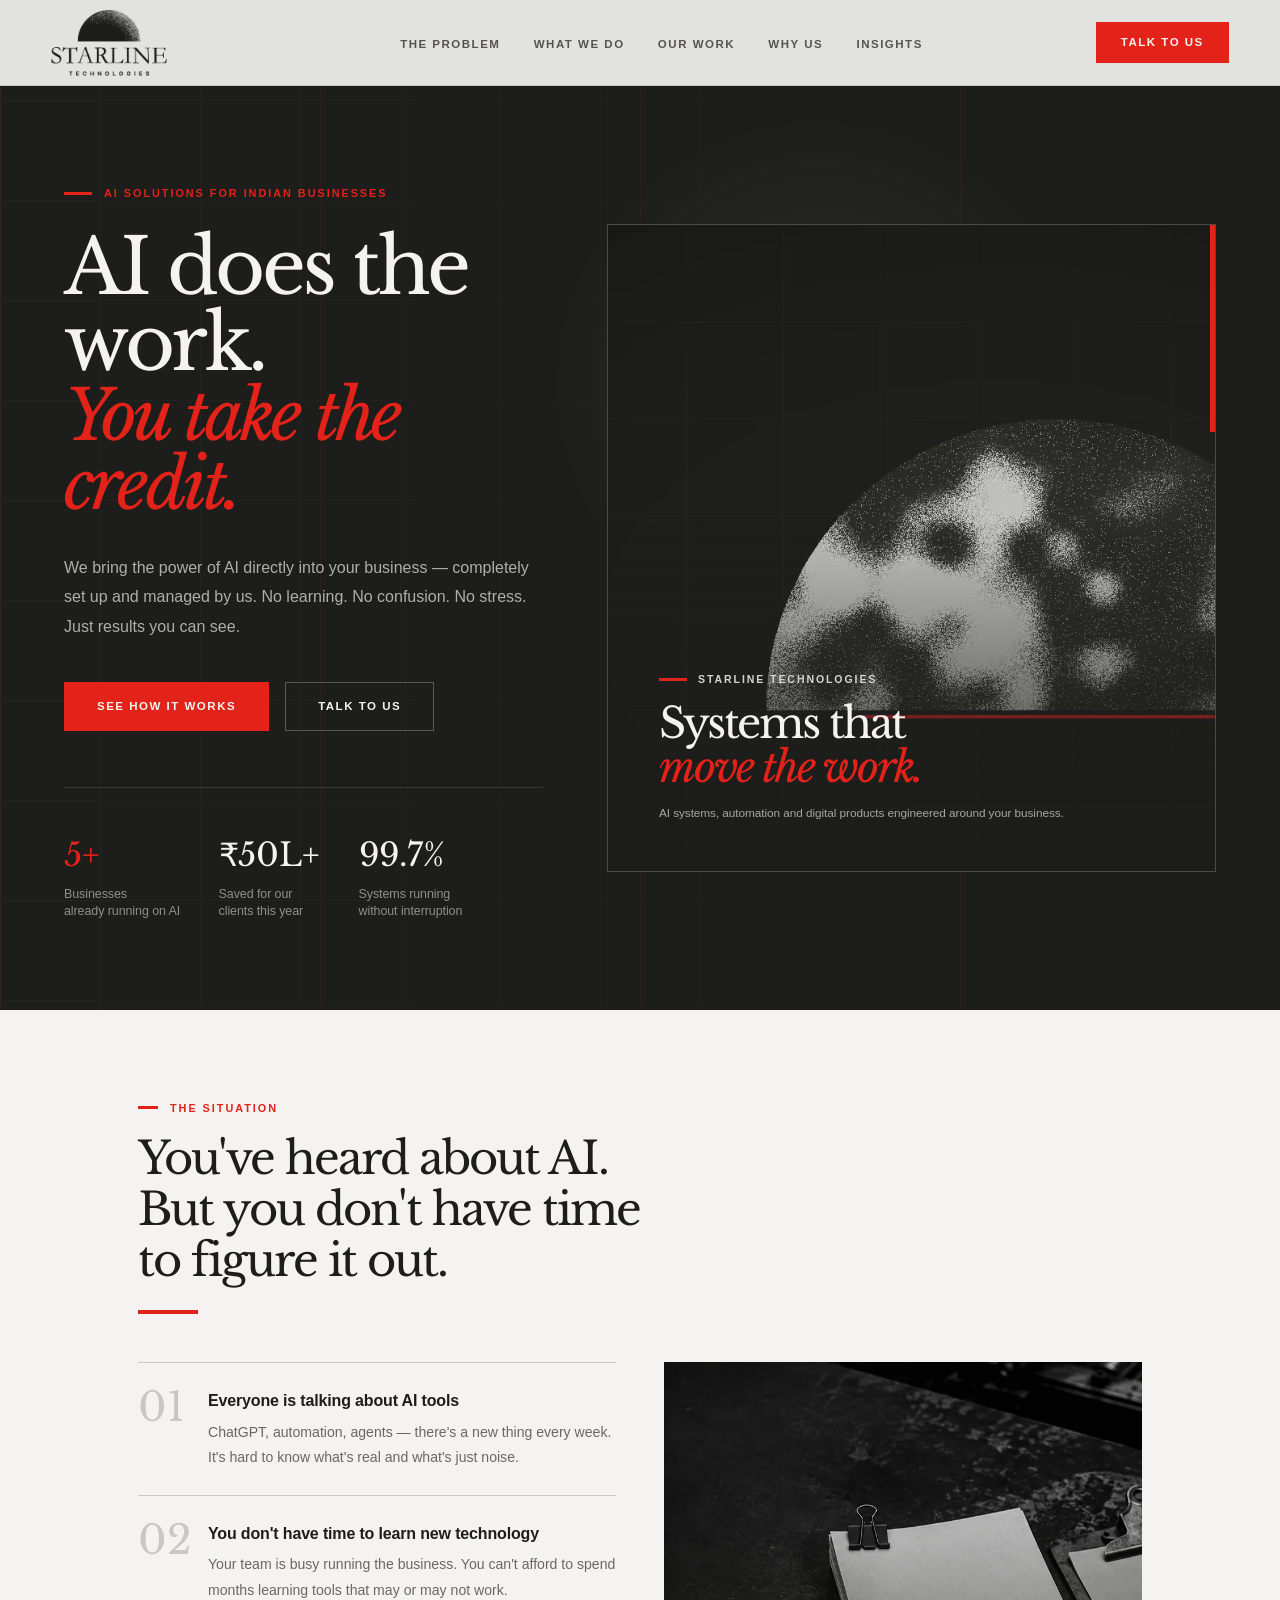
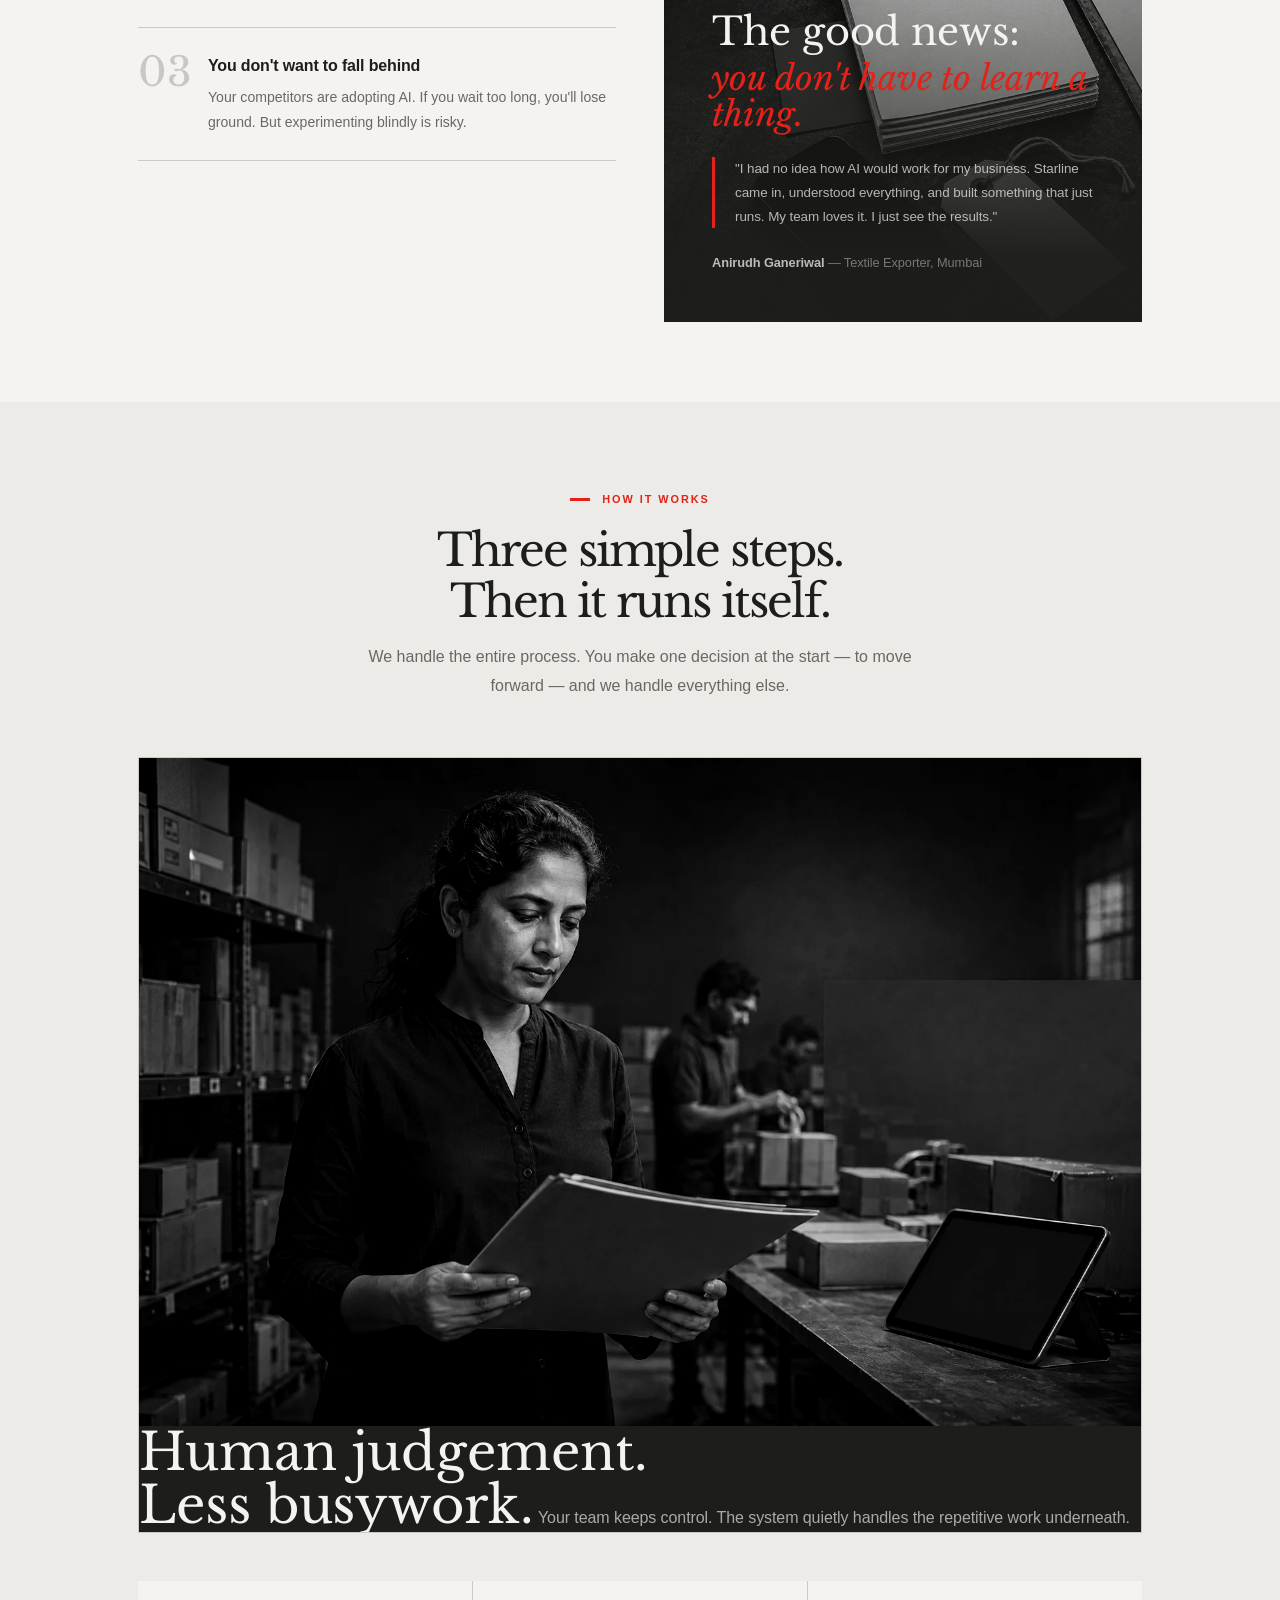
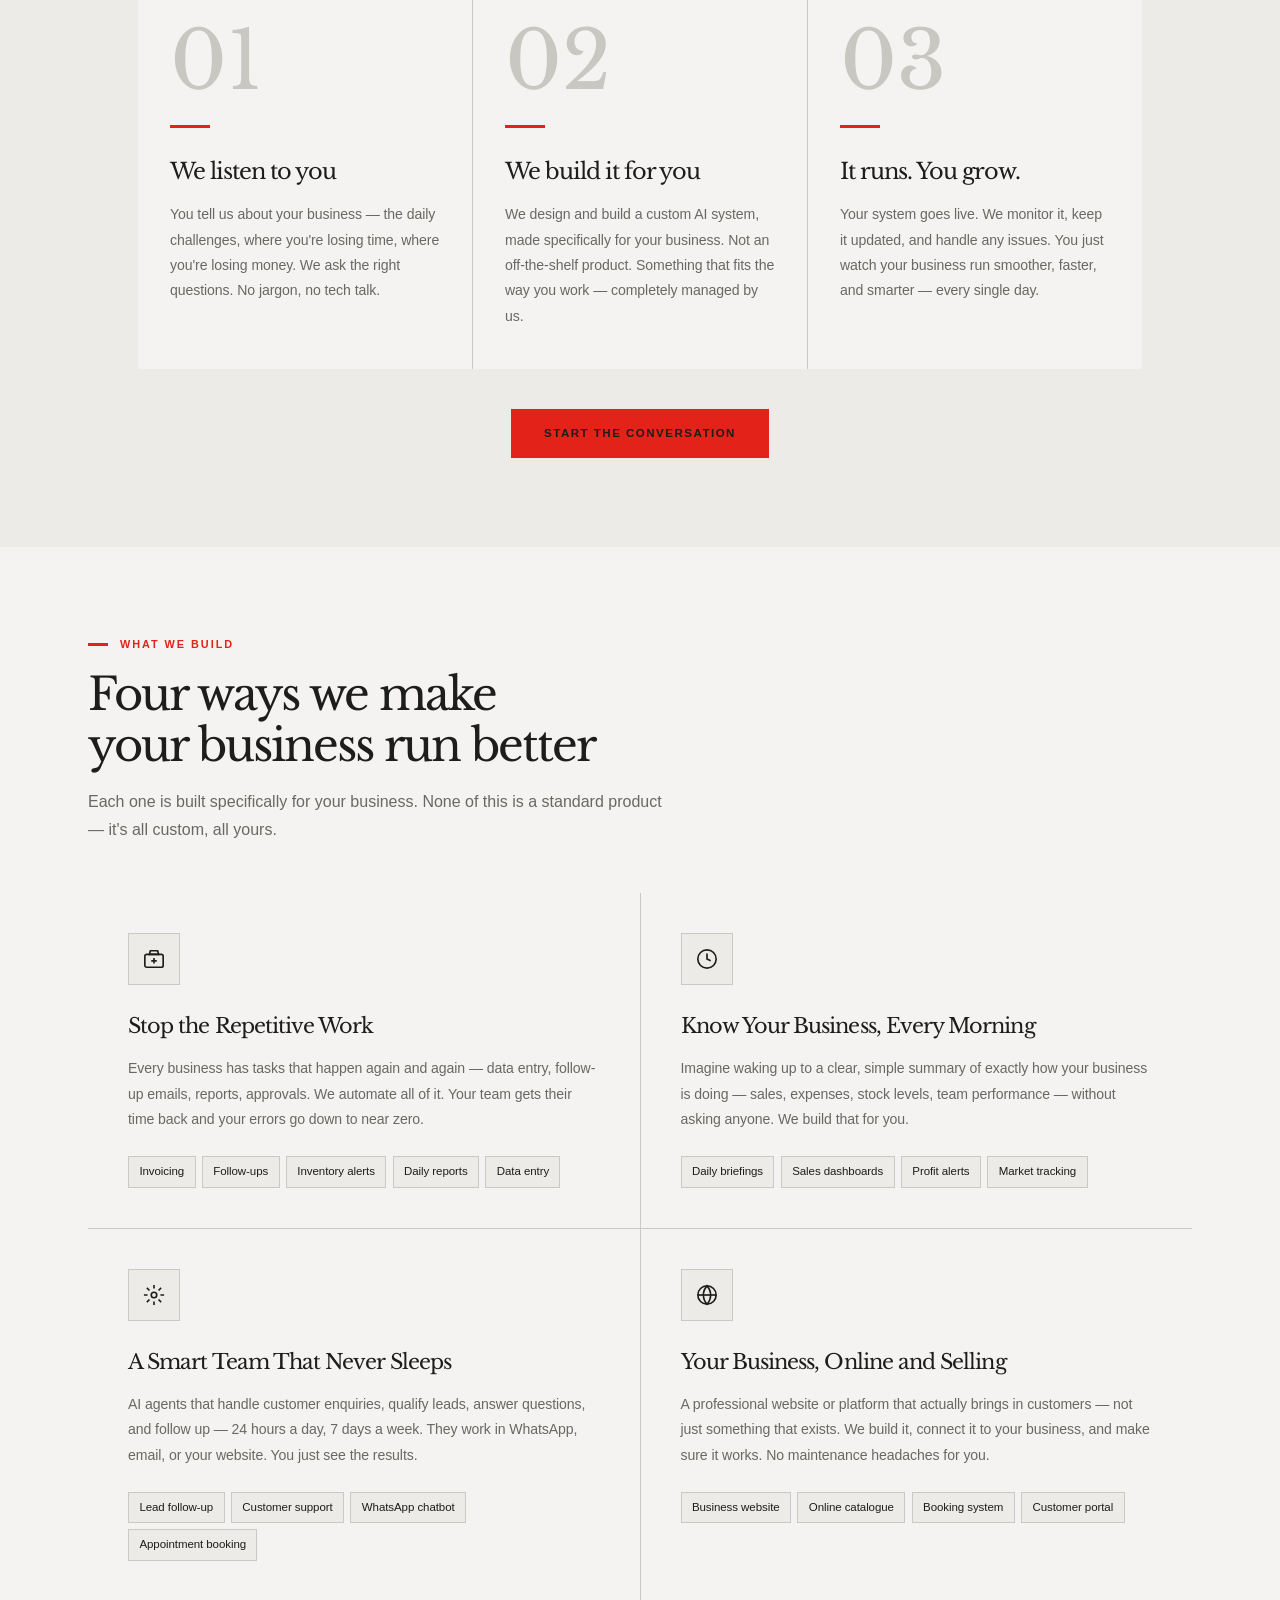
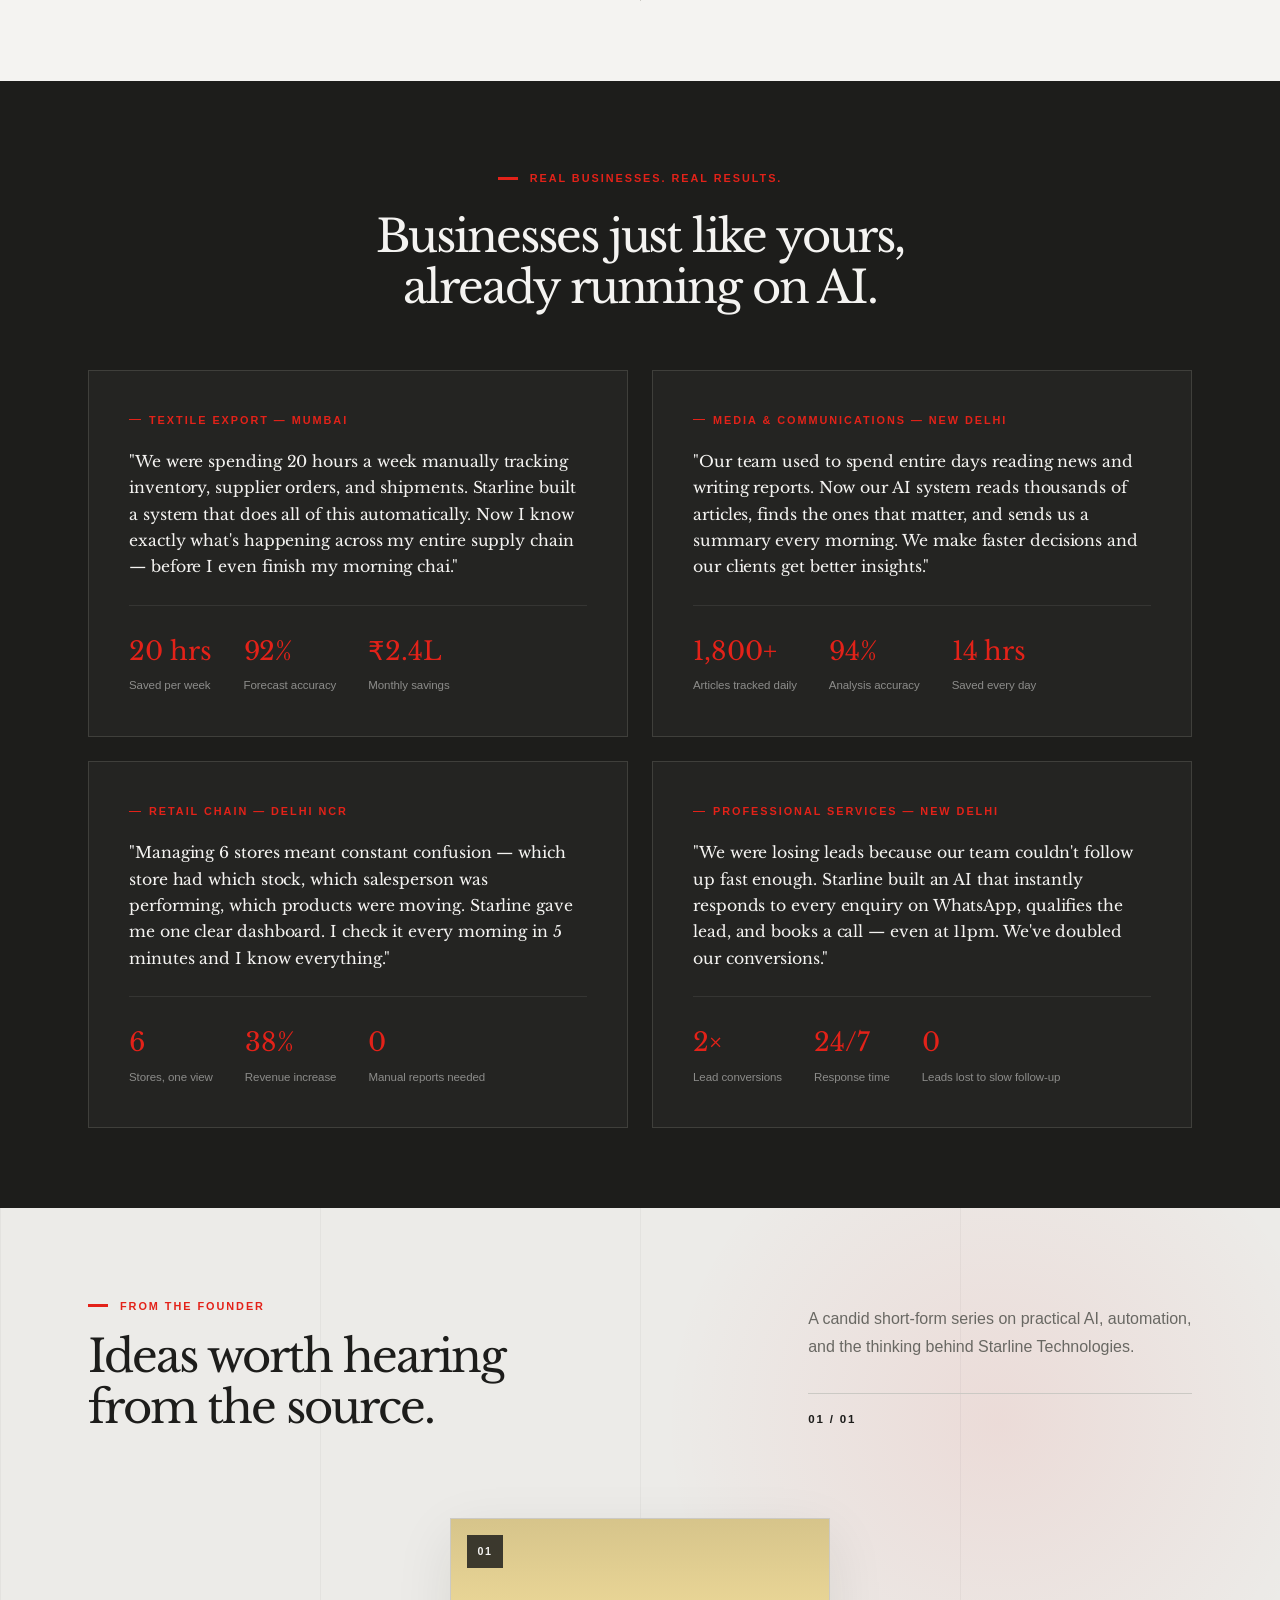
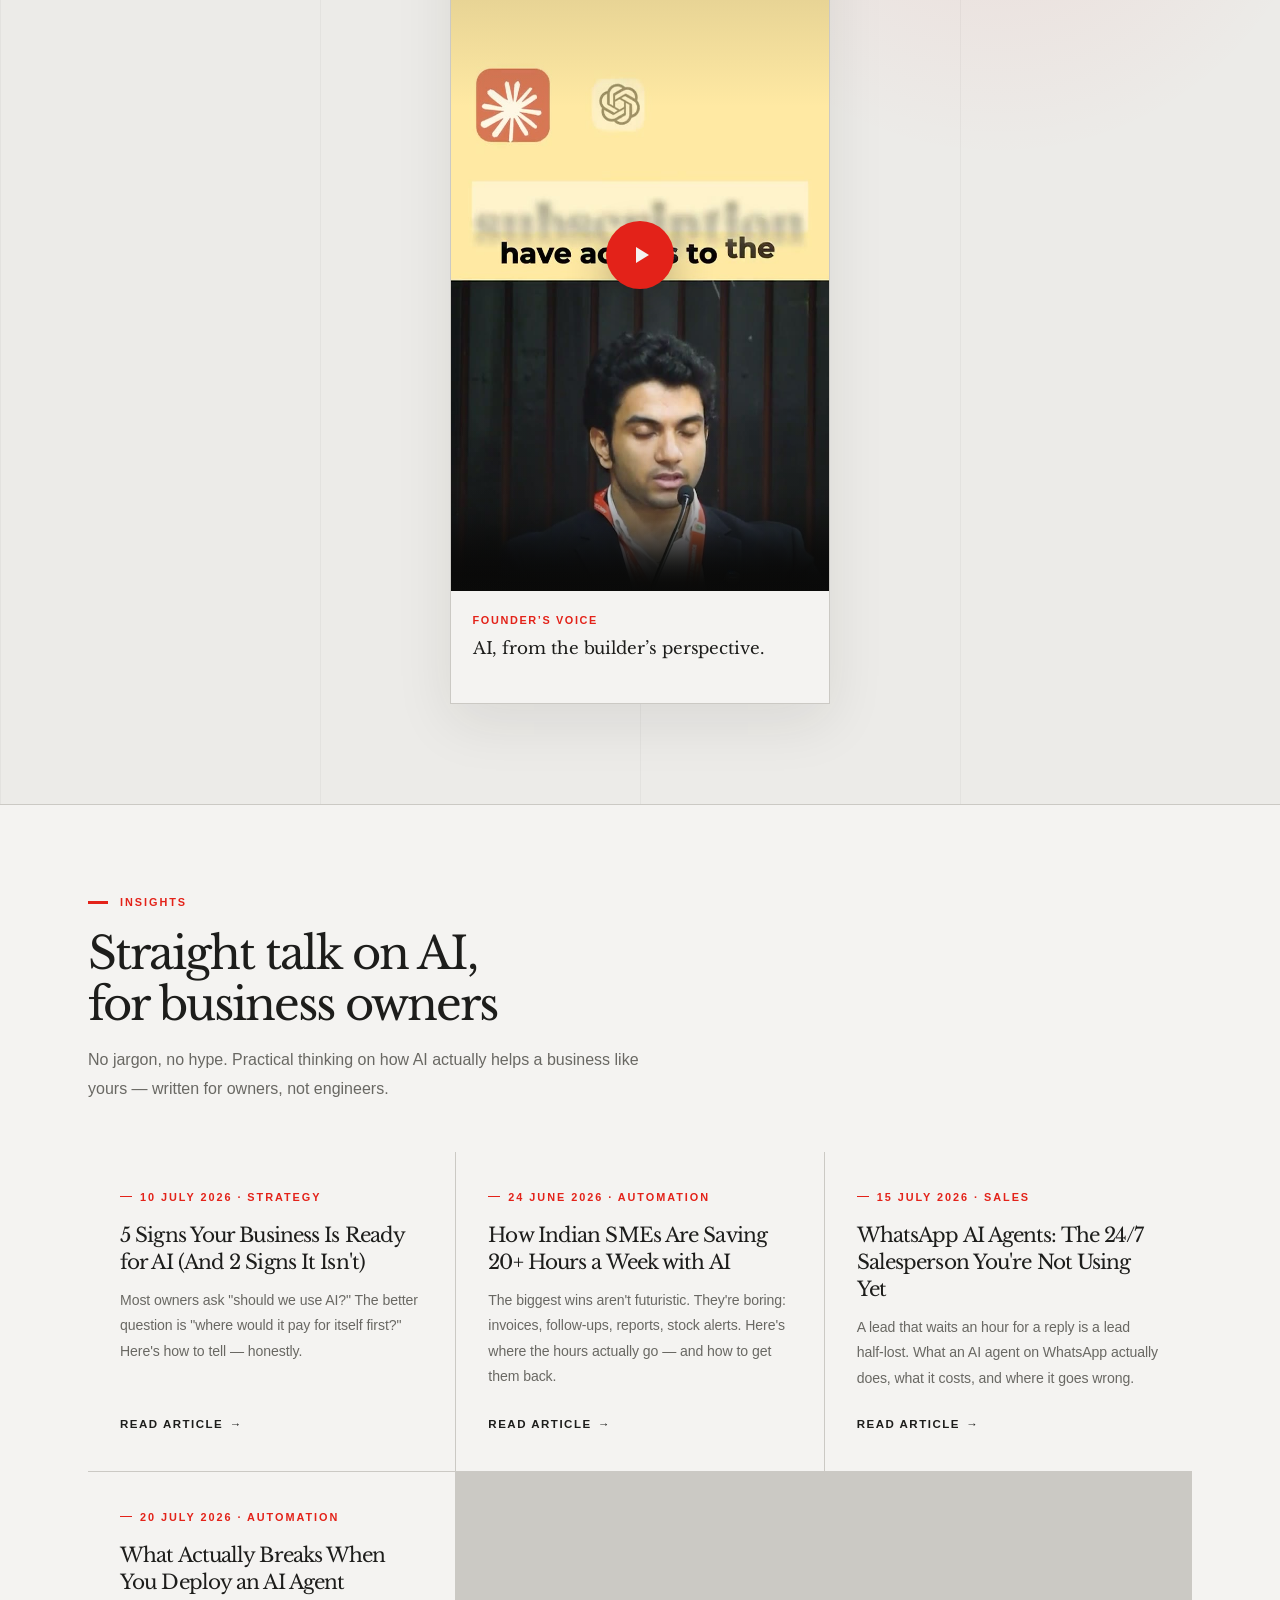
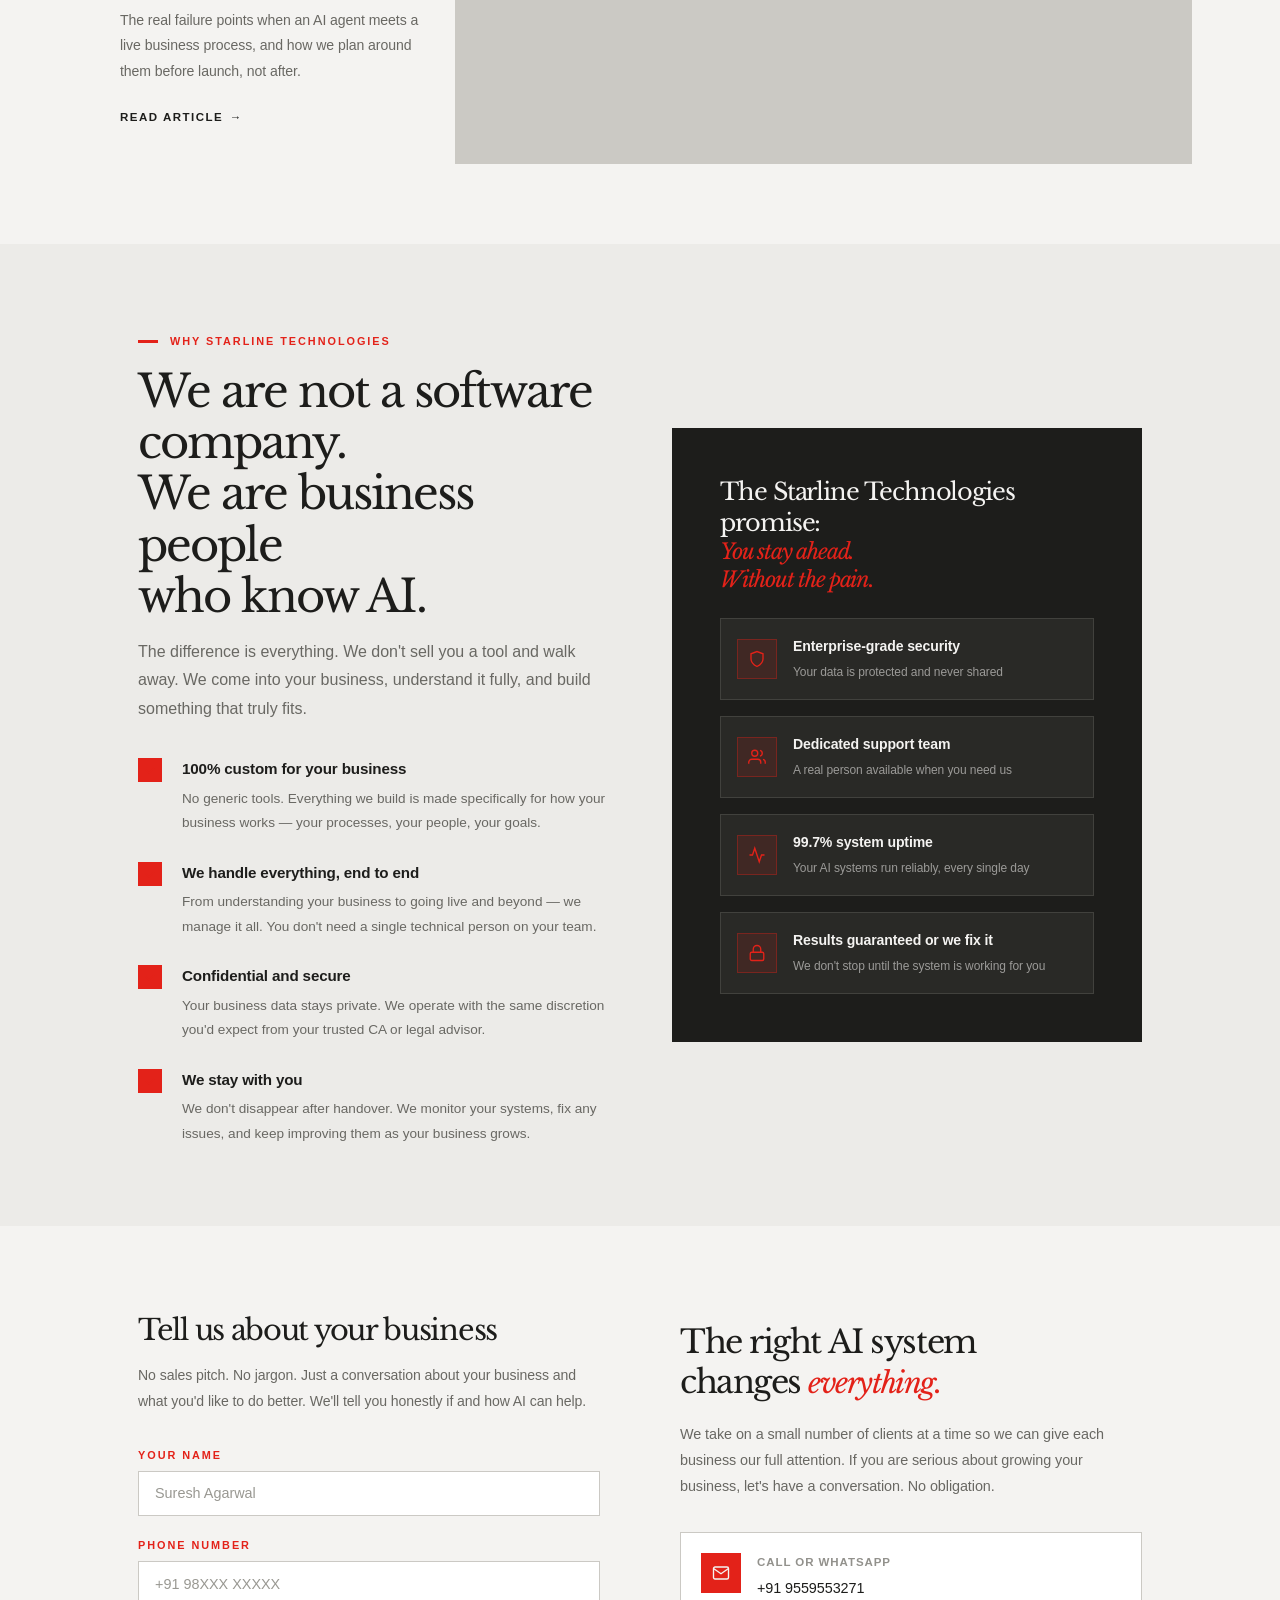
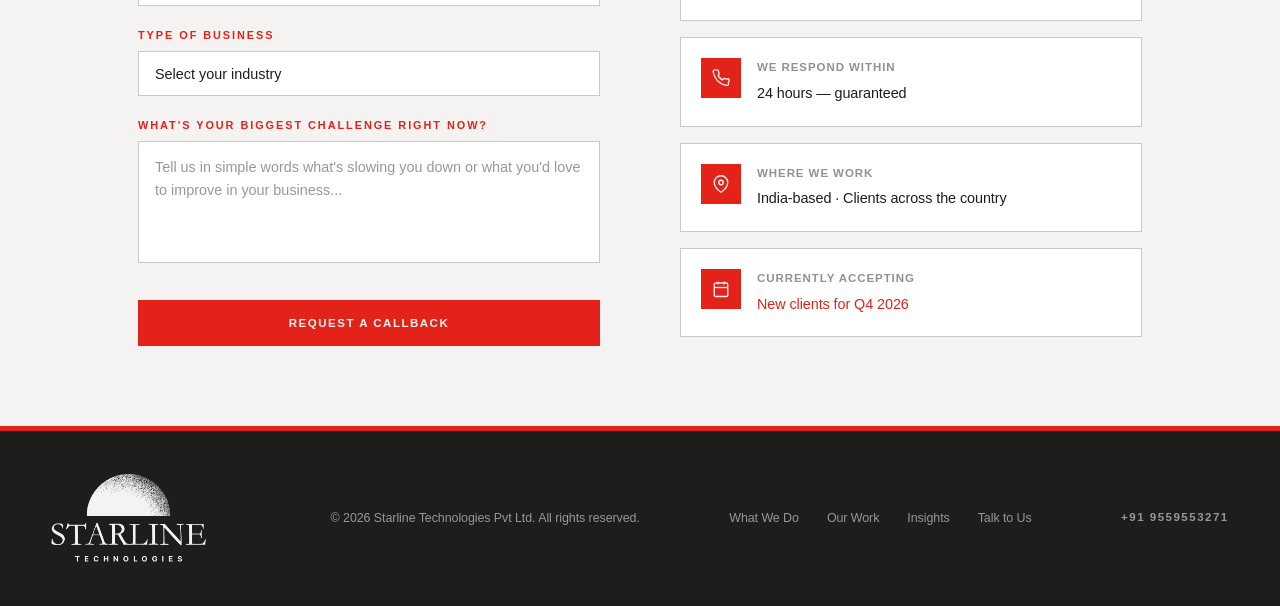
==== commit 43a2e273: "Add Founder's Voice video section" ====
--- a/index.html
+++ b/index.html
@@ -743,7 +743,7 @@
     .trust-badge { opacity: 1; transform: none !important; }
   }
 </style>
-<link rel="stylesheet" href="/brand-refresh.css?v=starline-red-align-20260927">
+<link rel="stylesheet" href="/brand-refresh.css?v=founder-voice-20261019">
   <!-- Open Graph / Twitter -->
   <meta property="og:title" content="Starline Technologies — AI for Your Business. No Learning Required.">
   <meta property="og:description" content="We bring AI directly into your business — set up and managed by us. Save time, increase revenue, no learning required.">
@@ -1038,6 +1038,58 @@
           <div><div class="rn-val">24/7</div><div class="rn-lbl">Response time</div></div>
           <div><div class="rn-val">0</div><div class="rn-lbl">Leads lost to slow follow-up</div></div>
         </div>
+      </div>
+    </div>
+  </div>
+</section>
+
+<!-- FOUNDER'S VOICE -->
+<section id="founder-voice" class="founder-voice-section" aria-labelledby="founder-voice-title">
+  <div class="section-inner-wide">
+    <div class="founder-voice-intro reveal">
+      <div>
+        <div class="section-eyebrow">From the Founder</div>
+        <h2 id="founder-voice-title" class="section-title">Ideas worth hearing<br>from the source.</h2>
+      </div>
+      <div class="founder-voice-copy">
+        <p>A candid short-form series on practical AI, automation, and the thinking behind Starline Technologies.</p>
+        <div class="founder-carousel-status">
+          <span class="founder-carousel-count" aria-live="polite">01 / 01</span>
+          <div class="founder-carousel-controls" aria-label="Founder’s Voice carousel controls">
+            <button class="founder-carousel-button founder-carousel-prev" type="button" aria-label="Previous reel" aria-controls="founder-reel-track">
+              <span aria-hidden="true">←</span>
+            </button>
+            <button class="founder-carousel-button founder-carousel-next" type="button" aria-label="Next reel" aria-controls="founder-reel-track">
+              <span aria-hidden="true">→</span>
+            </button>
+          </div>
+        </div>
+      </div>
+    </div>
+
+    <div class="founder-carousel reveal reveal-delay-1" data-founder-carousel>
+      <div id="founder-reel-track" class="founder-reel-track" tabindex="0" aria-label="Founder’s Voice reels">
+        <article class="founder-reel-card" data-founder-reel>
+          <div class="founder-reel-media">
+            <video
+              controls
+              playsinline
+              preload="metadata"
+              poster="/assets/images/founders-voice-01-poster.jpg"
+              aria-label="Founder’s Voice reel 1">
+              <source src="/assets/videos/founders-voice-01.mp4" type="video/mp4">
+              Your browser does not support embedded video.
+            </video>
+            <button class="founder-reel-play" type="button" aria-label="Play Founder’s Voice reel 1">
+              <span aria-hidden="true"></span>
+            </button>
+            <div class="founder-reel-index" aria-hidden="true">01</div>
+          </div>
+          <div class="founder-reel-caption">
+            <span>Founder’s Voice</span>
+            <strong>AI, from the builder’s perspective.</strong>
+          </div>
+        </article>
       </div>
     </div>
   </div>
@@ -1369,6 +1421,75 @@
 }, { threshold: 0.5 });
 document.querySelectorAll('[data-count]').forEach(el => countObs.observe(el));
 
+// ── FOUNDER'S VOICE CAROUSEL ──
+const founderCarousel = document.querySelector('[data-founder-carousel]');
+if (founderCarousel) {
+  const founderTrack = founderCarousel.querySelector('.founder-reel-track');
+  const founderCards = [...founderTrack.querySelectorAll('[data-founder-reel]')];
+  const founderPrev = document.querySelector('.founder-carousel-prev');
+  const founderNext = document.querySelector('.founder-carousel-next');
+  const founderCount = document.querySelector('.founder-carousel-count');
+  const reduceMotion = window.matchMedia('(prefers-reduced-motion: reduce)').matches;
+  let founderIndex = 0;
+  let founderTimer;
+
+  const updateFounderCarousel = (nextIndex, behavior = 'smooth') => {
+    founderIndex = (nextIndex + founderCards.length) % founderCards.length;
+    const card = founderCards[founderIndex];
+    founderTrack.scrollTo({ left: card.offsetLeft - founderTrack.offsetLeft, behavior });
+    founderCount.textContent = `${String(founderIndex + 1).padStart(2, '0')} / ${String(founderCards.length).padStart(2, '0')}`;
+  };
+
+  const stopFounderCarousel = () => window.clearInterval(founderTimer);
+  const startFounderCarousel = () => {
+    stopFounderCarousel();
+    if (founderCards.length > 1 && !reduceMotion) {
+      founderTimer = window.setInterval(() => updateFounderCarousel(founderIndex + 1), 4800);
+    }
+  };
+
+  if (founderCards.length < 2) {
+    founderCarousel.classList.add('is-single');
+    founderCarousel.closest('.founder-voice-section').classList.add('is-single');
+    founderPrev.disabled = true;
+    founderNext.disabled = true;
+  } else {
+    founderPrev.addEventListener('click', () => { updateFounderCarousel(founderIndex - 1); startFounderCarousel(); });
+    founderNext.addEventListener('click', () => { updateFounderCarousel(founderIndex + 1); startFounderCarousel(); });
+    founderCarousel.addEventListener('mouseenter', stopFounderCarousel);
+    founderCarousel.addEventListener('mouseleave', startFounderCarousel);
+    founderCarousel.addEventListener('focusin', stopFounderCarousel);
+    founderCarousel.addEventListener('focusout', startFounderCarousel);
+    founderCarousel.addEventListener('pointerdown', stopFounderCarousel, { passive: true });
+    startFounderCarousel();
+  }
+
+  founderCarousel.querySelectorAll('.founder-reel-card').forEach(card => {
+    const video = card.querySelector('video');
+    const playButton = card.querySelector('.founder-reel-play');
+
+    playButton.addEventListener('click', async () => {
+      founderCarousel.querySelectorAll('video').forEach(other => {
+        if (other !== video) other.pause();
+      });
+      try { await video.play(); } catch (error) { video.controls = true; }
+    });
+
+    video.addEventListener('play', () => {
+      card.classList.add('is-playing');
+      stopFounderCarousel();
+    });
+    video.addEventListener('pause', () => {
+      card.classList.remove('is-playing');
+      startFounderCarousel();
+    });
+    video.addEventListener('ended', () => {
+      card.classList.remove('is-playing');
+      startFounderCarousel();
+    });
+  });
+}
+
 // ── FORM SUBMIT ──
 async function handleSubmit(btn) {
   const name      = document.getElementById('name').value.trim();
--- a/brand-refresh.css
+++ b/brand-refresh.css
@@ -693,6 +693,249 @@
   color: rgba(244, 243, 241, 0.5);
 }
 
+/* Founder’s Voice */
+.founder-voice-section {
+  position: relative;
+  overflow: hidden;
+  background: var(--mist);
+  border-bottom: 1px solid var(--border);
+}
+
+.founder-voice-section::before {
+  content: '';
+  position: absolute;
+  inset: 0;
+  pointer-events: none;
+  background:
+    linear-gradient(90deg, rgba(29, 29, 27, 0.045) 1px, transparent 1px),
+    radial-gradient(circle at 78% 18%, rgba(227, 34, 25, 0.08), transparent 24%);
+  background-size: 25% 100%, auto;
+}
+
+.founder-voice-section .section-inner-wide {
+  position: relative;
+  z-index: 1;
+}
+
+.founder-voice-intro {
+  display: grid;
+  grid-template-columns: minmax(0, 1.15fr) minmax(280px, 0.7fr);
+  gap: clamp(2rem, 7vw, 7rem);
+  align-items: end;
+}
+
+.founder-voice-copy {
+  padding-bottom: 0.25rem;
+}
+
+.founder-voice-copy > p {
+  max-width: 440px;
+  color: var(--text-mid);
+  font-size: 1rem;
+  line-height: 1.75;
+}
+
+.founder-carousel-status {
+  display: flex;
+  align-items: center;
+  justify-content: space-between;
+  gap: 1.5rem;
+  margin-top: 2rem;
+  padding-top: 1rem;
+  border-top: 1px solid var(--border);
+}
+
+.founder-carousel-count {
+  color: var(--ink);
+  font-family: var(--font-sans);
+  font-size: 0.72rem;
+  font-weight: 700;
+  letter-spacing: 0.16em;
+}
+
+.founder-carousel-controls {
+  display: flex;
+  gap: 0.5rem;
+}
+
+.founder-carousel-button {
+  width: 42px;
+  height: 42px;
+  display: grid;
+  place-items: center;
+  border: 1px solid var(--ink);
+  background: transparent;
+  color: var(--ink);
+  font-size: 1.15rem;
+  cursor: pointer;
+  transition: background 180ms ease, color 180ms ease, border-color 180ms ease;
+}
+
+.founder-carousel-button:hover,
+.founder-carousel-button:focus-visible {
+  background: var(--signal);
+  border-color: var(--signal);
+  color: var(--paper);
+}
+
+.founder-carousel-button:disabled {
+  opacity: 0.3;
+  cursor: default;
+}
+
+.founder-carousel {
+  margin-top: clamp(2.75rem, 6vw, 5rem);
+}
+
+.founder-reel-track {
+  display: flex;
+  gap: clamp(1rem, 2vw, 1.5rem);
+  overflow-x: auto;
+  overscroll-behavior-inline: contain;
+  scroll-snap-type: inline mandatory;
+  scrollbar-width: none;
+  padding: 0.5rem 0 1.25rem;
+}
+
+.founder-reel-track::-webkit-scrollbar {
+  display: none;
+}
+
+.founder-carousel.is-single .founder-reel-track {
+  justify-content: center;
+  overflow: visible;
+}
+
+.founder-voice-section.is-single .founder-carousel-controls {
+  display: none;
+}
+
+.founder-reel-card {
+  flex: 0 0 clamp(290px, 31vw, 380px);
+  min-width: 0;
+  scroll-snap-align: start;
+  background: var(--paper);
+  border: 1px solid var(--border);
+  box-shadow: 0 18px 55px rgba(29, 29, 27, 0.09);
+  transition: transform 350ms var(--ease-brand), box-shadow 350ms var(--ease-brand);
+}
+
+.founder-reel-card:hover {
+  transform: translateY(-7px);
+  box-shadow: 0 30px 75px rgba(29, 29, 27, 0.15);
+}
+
+.founder-reel-media {
+  position: relative;
+  aspect-ratio: 9 / 16;
+  overflow: hidden;
+  background: var(--ink);
+}
+
+.founder-reel-media video {
+  width: 100%;
+  height: 100%;
+  display: block;
+  object-fit: cover;
+  background: var(--ink);
+}
+
+.founder-reel-media::after {
+  content: '';
+  position: absolute;
+  inset: 0;
+  pointer-events: none;
+  background: linear-gradient(180deg, rgba(29, 29, 27, 0.18), transparent 28%, transparent 72%, rgba(29, 29, 27, 0.34));
+  transition: opacity 220ms ease;
+}
+
+.founder-reel-card.is-playing .founder-reel-media::after {
+  opacity: 0;
+}
+
+.founder-reel-index {
+  position: absolute;
+  z-index: 2;
+  top: 1rem;
+  left: 1rem;
+  padding: 0.45rem 0.65rem;
+  background: rgba(29, 29, 27, 0.84);
+  color: var(--paper);
+  font-family: var(--font-sans);
+  font-size: 0.67rem;
+  font-weight: 700;
+  letter-spacing: 0.16em;
+}
+
+.founder-reel-play {
+  position: absolute;
+  z-index: 3;
+  left: 50%;
+  top: 50%;
+  width: 68px;
+  height: 68px;
+  display: grid;
+  place-items: center;
+  transform: translate(-50%, -50%);
+  border: 0;
+  border-radius: 50%;
+  background: var(--signal);
+  color: var(--paper);
+  cursor: pointer;
+  box-shadow: 0 18px 40px rgba(29, 29, 27, 0.3);
+  transition: transform 220ms var(--ease-brand), background 220ms ease;
+}
+
+.founder-reel-play:hover,
+.founder-reel-play:focus-visible {
+  transform: translate(-50%, -50%) scale(1.08);
+  background: var(--paper);
+}
+
+.founder-reel-play span {
+  width: 0;
+  height: 0;
+  margin-left: 5px;
+  border-top: 8px solid transparent;
+  border-bottom: 8px solid transparent;
+  border-left: 13px solid var(--paper);
+}
+
+.founder-reel-play:hover span,
+.founder-reel-play:focus-visible span {
+  border-left-color: var(--signal);
+}
+
+.founder-reel-card.is-playing .founder-reel-play {
+  opacity: 0;
+  visibility: hidden;
+}
+
+.founder-reel-caption {
+  min-height: 112px;
+  display: flex;
+  flex-direction: column;
+  gap: 0.45rem;
+  padding: 1.25rem 1.35rem 1.4rem;
+}
+
+.founder-reel-caption span {
+  color: var(--signal);
+  font-family: var(--font-sans);
+  font-size: 0.68rem;
+  font-weight: 700;
+  letter-spacing: 0.15em;
+  text-transform: uppercase;
+}
+
+.founder-reel-caption strong {
+  color: var(--ink);
+  font-family: var(--font-serif);
+  font-size: 1.05rem;
+  font-weight: 400;
+  line-height: 1.45;
+}
+
 .why-check,
 .ib-icon {
   background: var(--signal);
@@ -960,6 +1203,33 @@
     font-size: clamp(2rem, 8vw, 2.75rem);
   }
 
+  .founder-voice-intro {
+    grid-template-columns: 1fr;
+    gap: 1.5rem;
+  }
+
+  .founder-voice-copy > p {
+    max-width: none;
+  }
+
+  .founder-carousel-status {
+    margin-top: 1.25rem;
+  }
+
+  .founder-reel-track {
+    margin-right: -1.25rem;
+    padding-right: 1.25rem;
+  }
+
+  .founder-carousel.is-single .founder-reel-track {
+    margin-right: 0;
+    padding-right: 0;
+  }
+
+  .founder-reel-card {
+    flex-basis: min(82vw, 340px);
+  }
+
   footer {
     align-items: flex-start;
   }
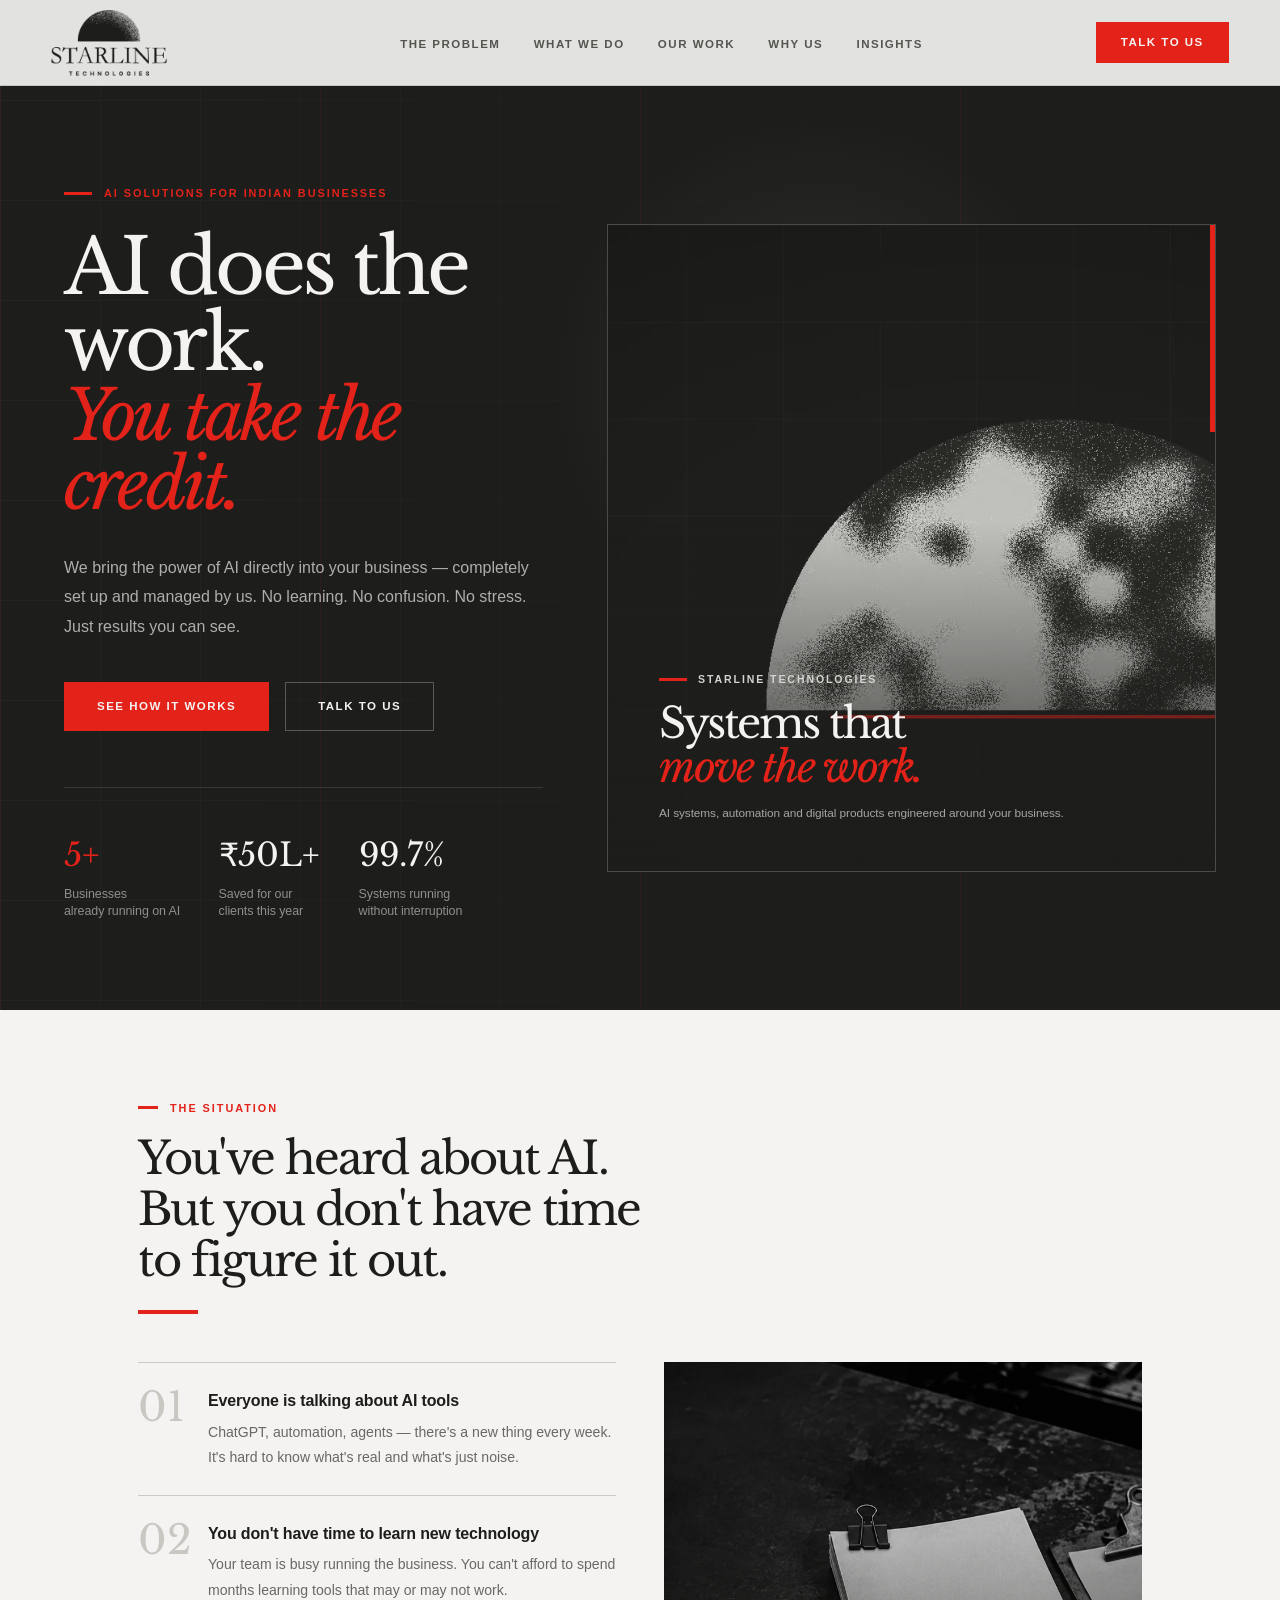
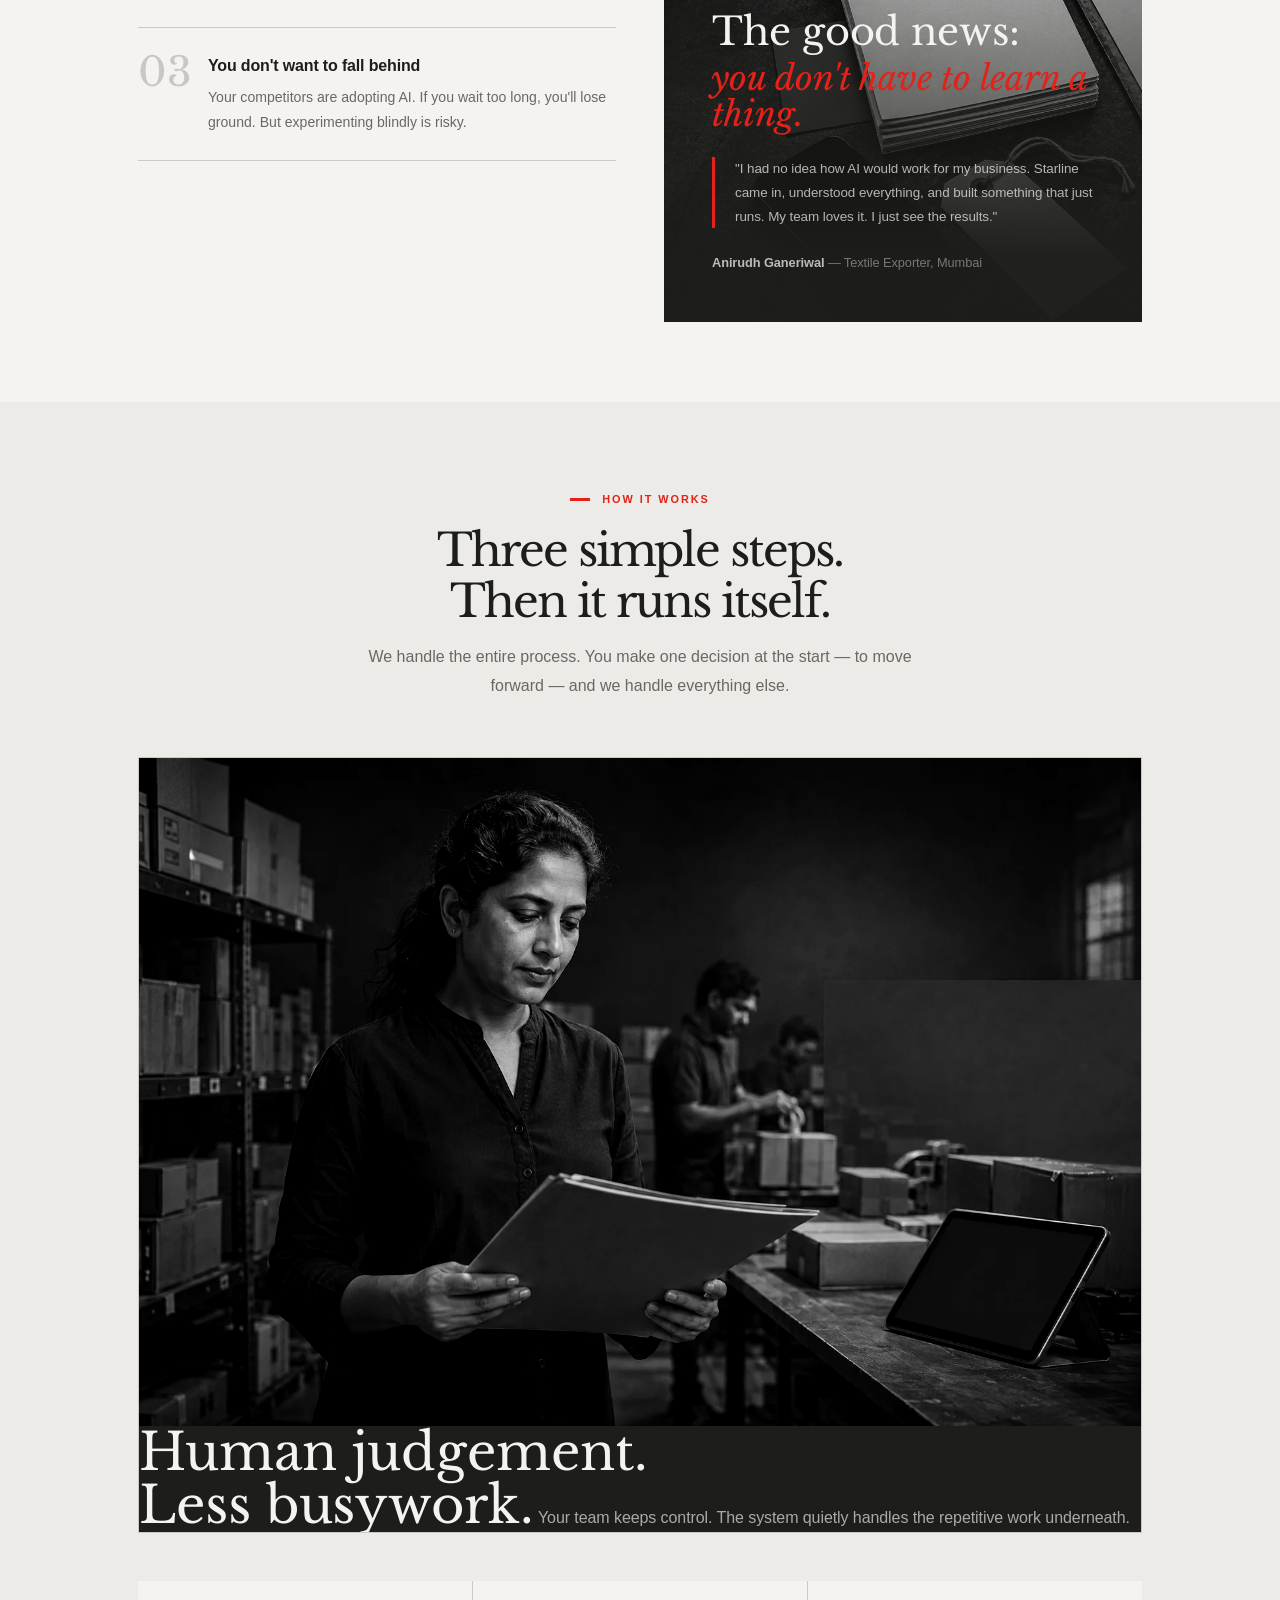
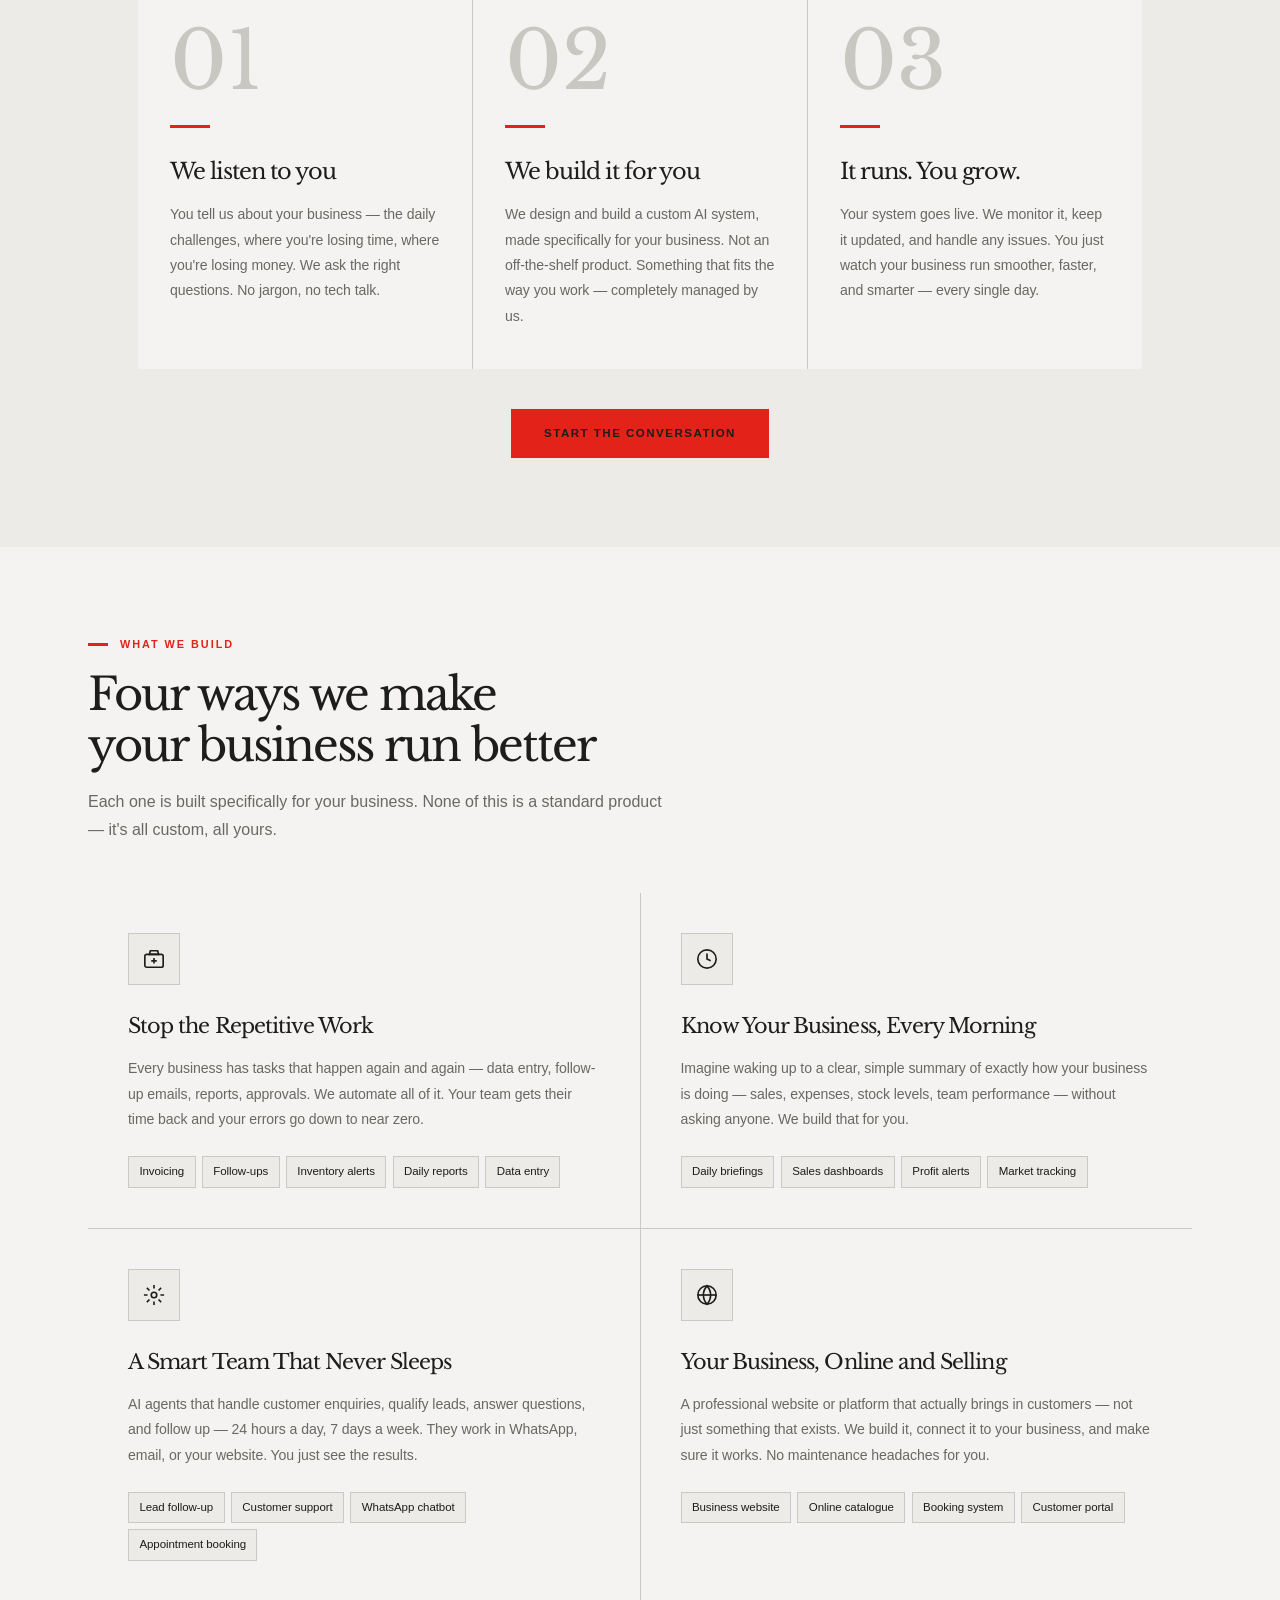
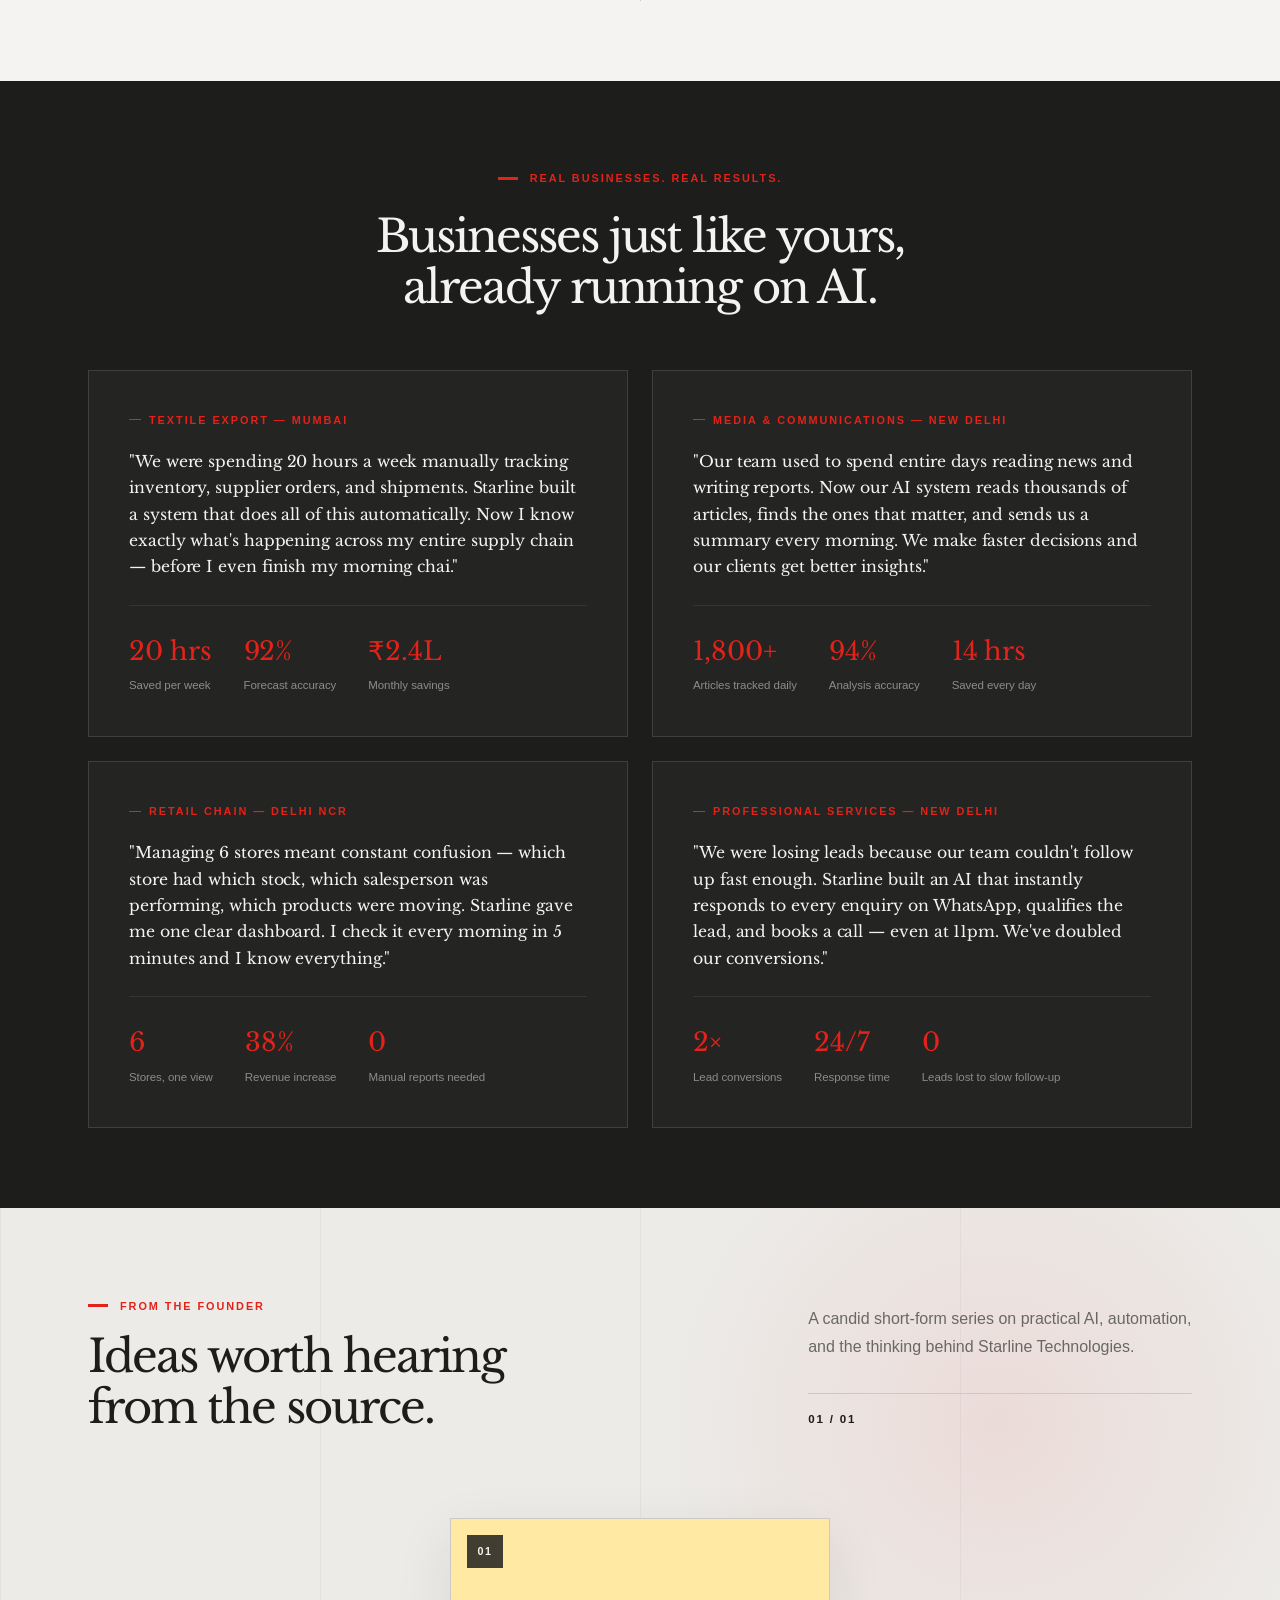
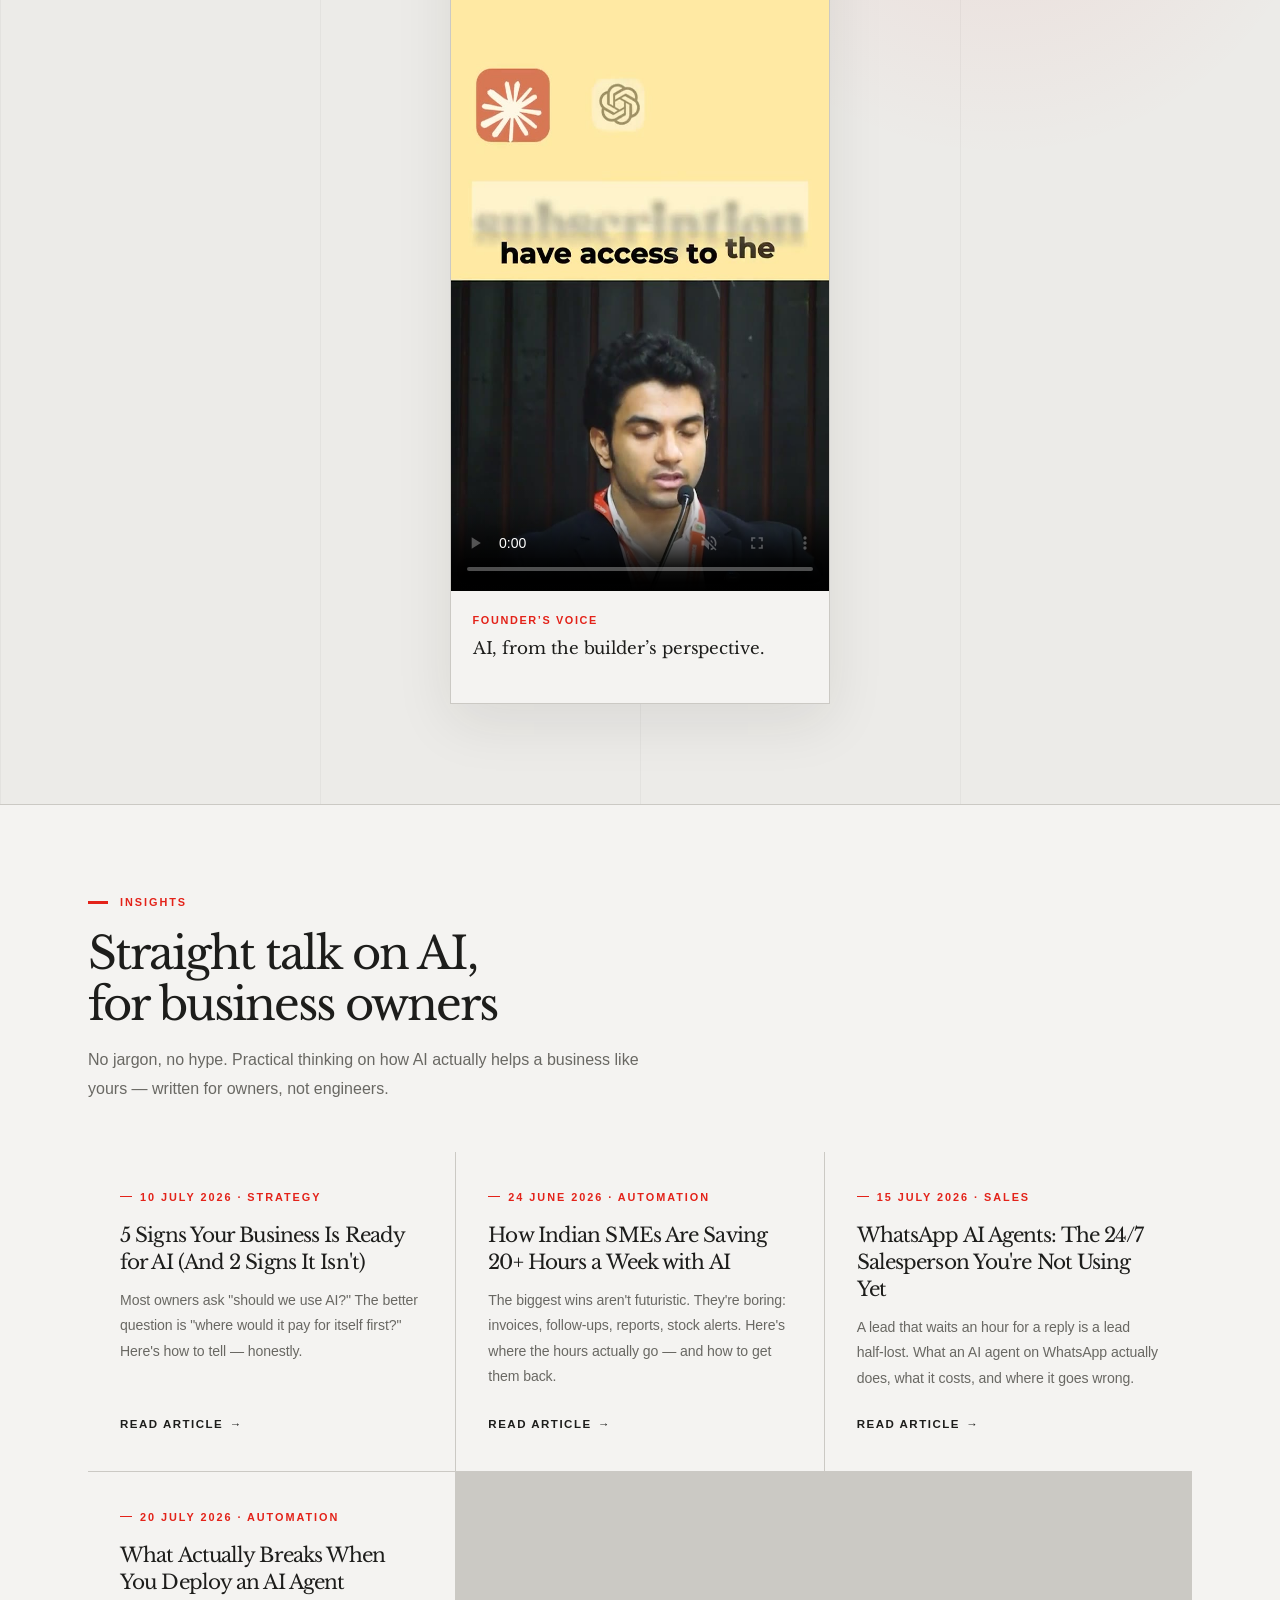
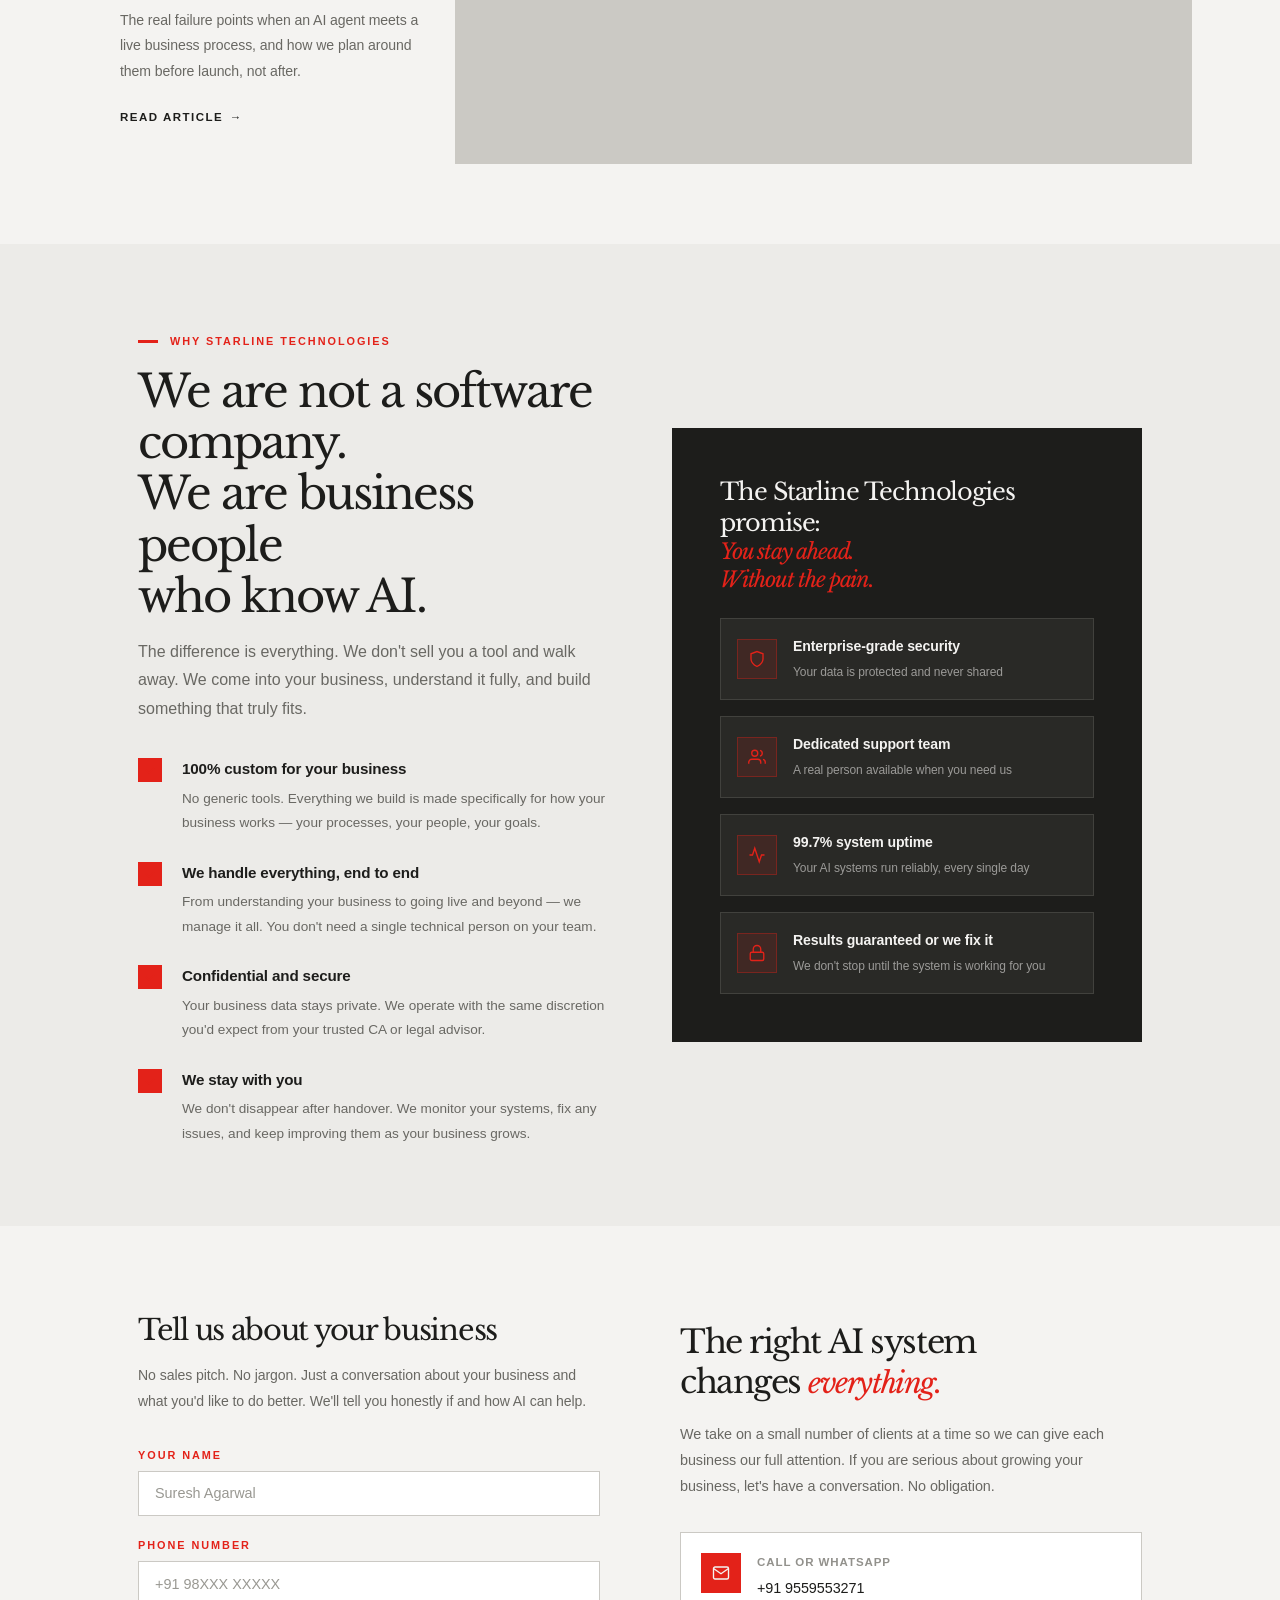
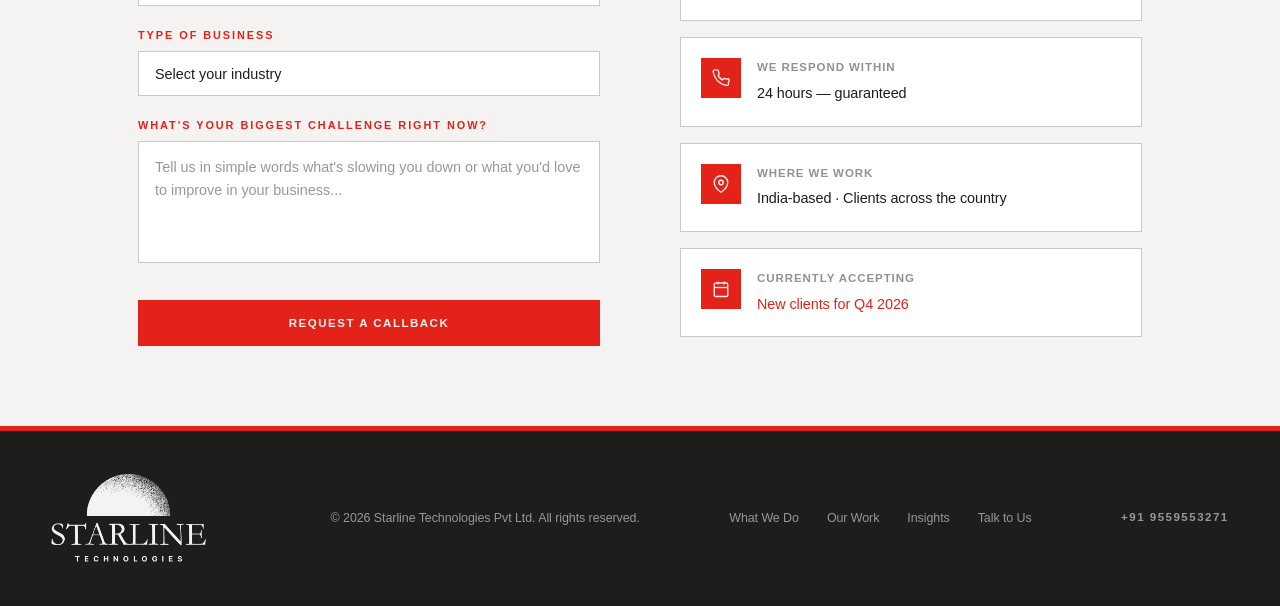
==== commit a31a97c2: "Autoplay founder reel in view" ====
--- a/index.html
+++ b/index.html
@@ -1073,6 +1073,7 @@
           <div class="founder-reel-media">
             <video
               controls
+              muted
               playsinline
               preload="metadata"
               poster="/assets/images/founders-voice-01-poster.jpg"
@@ -1430,8 +1431,11 @@
   const founderNext = document.querySelector('.founder-carousel-next');
   const founderCount = document.querySelector('.founder-carousel-count');
   const reduceMotion = window.matchMedia('(prefers-reduced-motion: reduce)').matches;
+  const founderVideos = [...founderCarousel.querySelectorAll('video')];
+  const founderPlaybackTarget = founderCarousel.querySelector('.founder-reel-media');
   let founderIndex = 0;
   let founderTimer;
+  let founderInView = false;
 
   const updateFounderCarousel = (nextIndex, behavior = 'smooth') => {
     founderIndex = (nextIndex + founderCards.length) % founderCards.length;
@@ -1443,7 +1447,7 @@
   const stopFounderCarousel = () => window.clearInterval(founderTimer);
   const startFounderCarousel = () => {
     stopFounderCarousel();
-    if (founderCards.length > 1 && !reduceMotion) {
+    if (founderInView && founderCards.length > 1 && !reduceMotion) {
       founderTimer = window.setInterval(() => updateFounderCarousel(founderIndex + 1), 4800);
     }
   };
@@ -1481,13 +1485,35 @@
     });
     video.addEventListener('pause', () => {
       card.classList.remove('is-playing');
-      startFounderCarousel();
+      if (founderInView) startFounderCarousel();
     });
     video.addEventListener('ended', () => {
       card.classList.remove('is-playing');
-      startFounderCarousel();
+      if (founderInView) startFounderCarousel();
     });
   });
+
+  if (founderPlaybackTarget) {
+    const founderPlaybackObserver = new IntersectionObserver(([entry]) => {
+      founderInView = entry.isIntersecting && entry.intersectionRatio >= 0.45;
+
+      if (!founderInView) {
+        founderVideos.forEach(video => video.pause());
+        stopFounderCarousel();
+        return;
+      }
+
+      const activeVideo = founderCards[founderIndex]?.querySelector('video');
+      if (!activeVideo) return;
+
+      activeVideo.play().catch(() => {
+        activeVideo.muted = true;
+        activeVideo.play().catch(() => {});
+      });
+    }, { threshold: [0, 0.45] });
+
+    founderPlaybackObserver.observe(founderPlaybackTarget);
+  }
 }
 
 // ── FORM SUBMIT ──
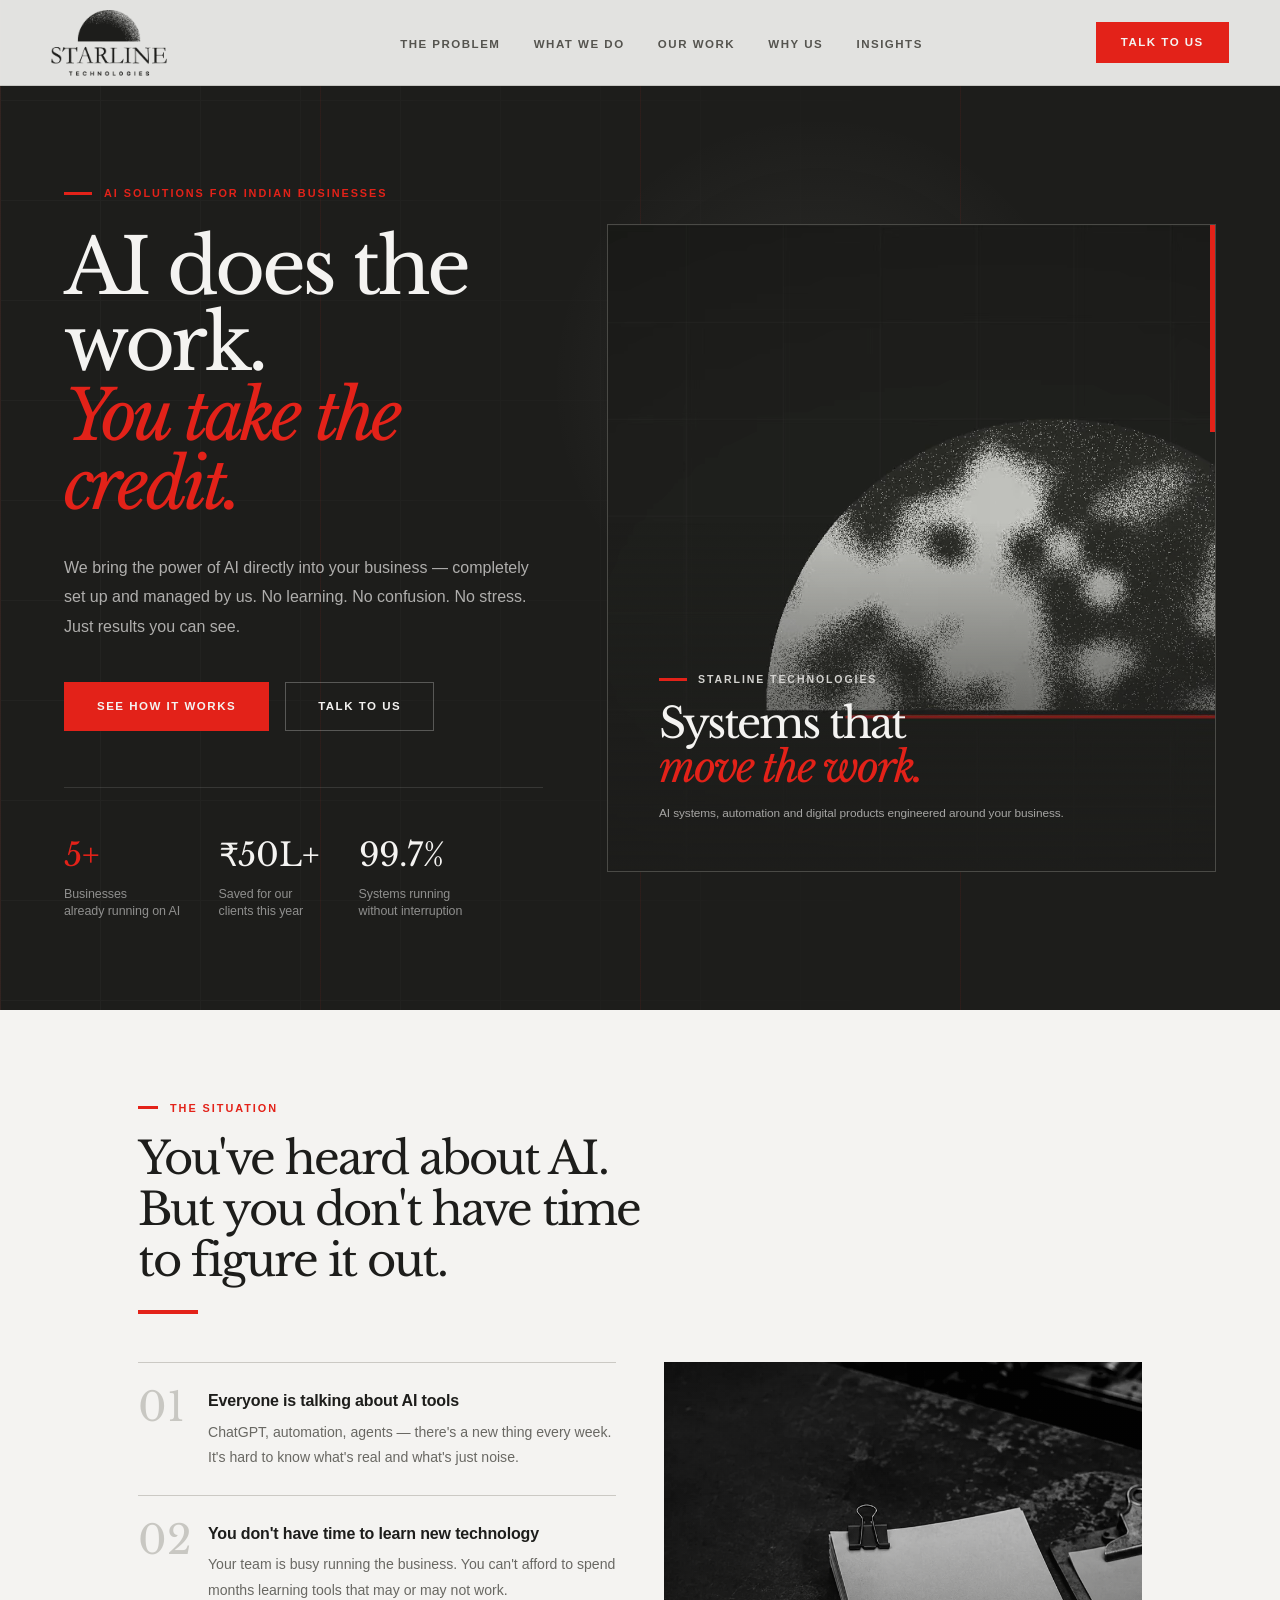
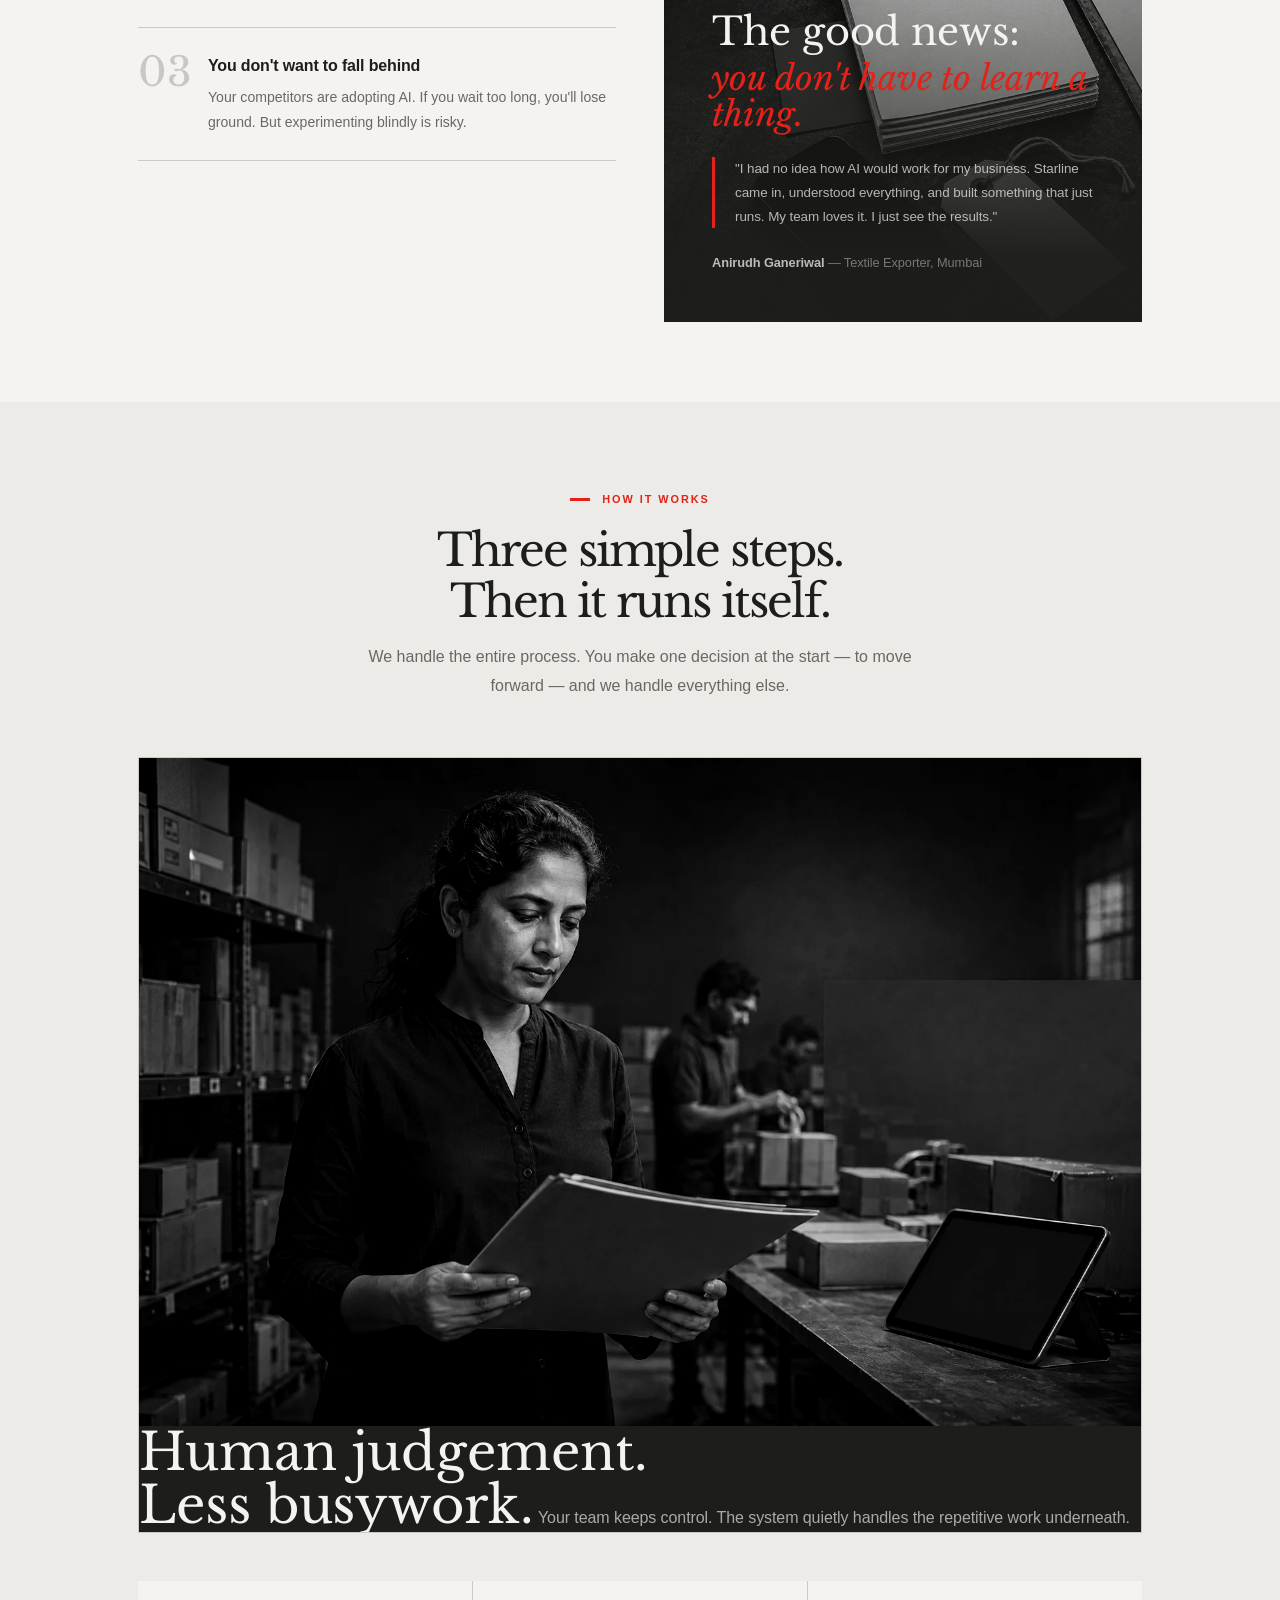
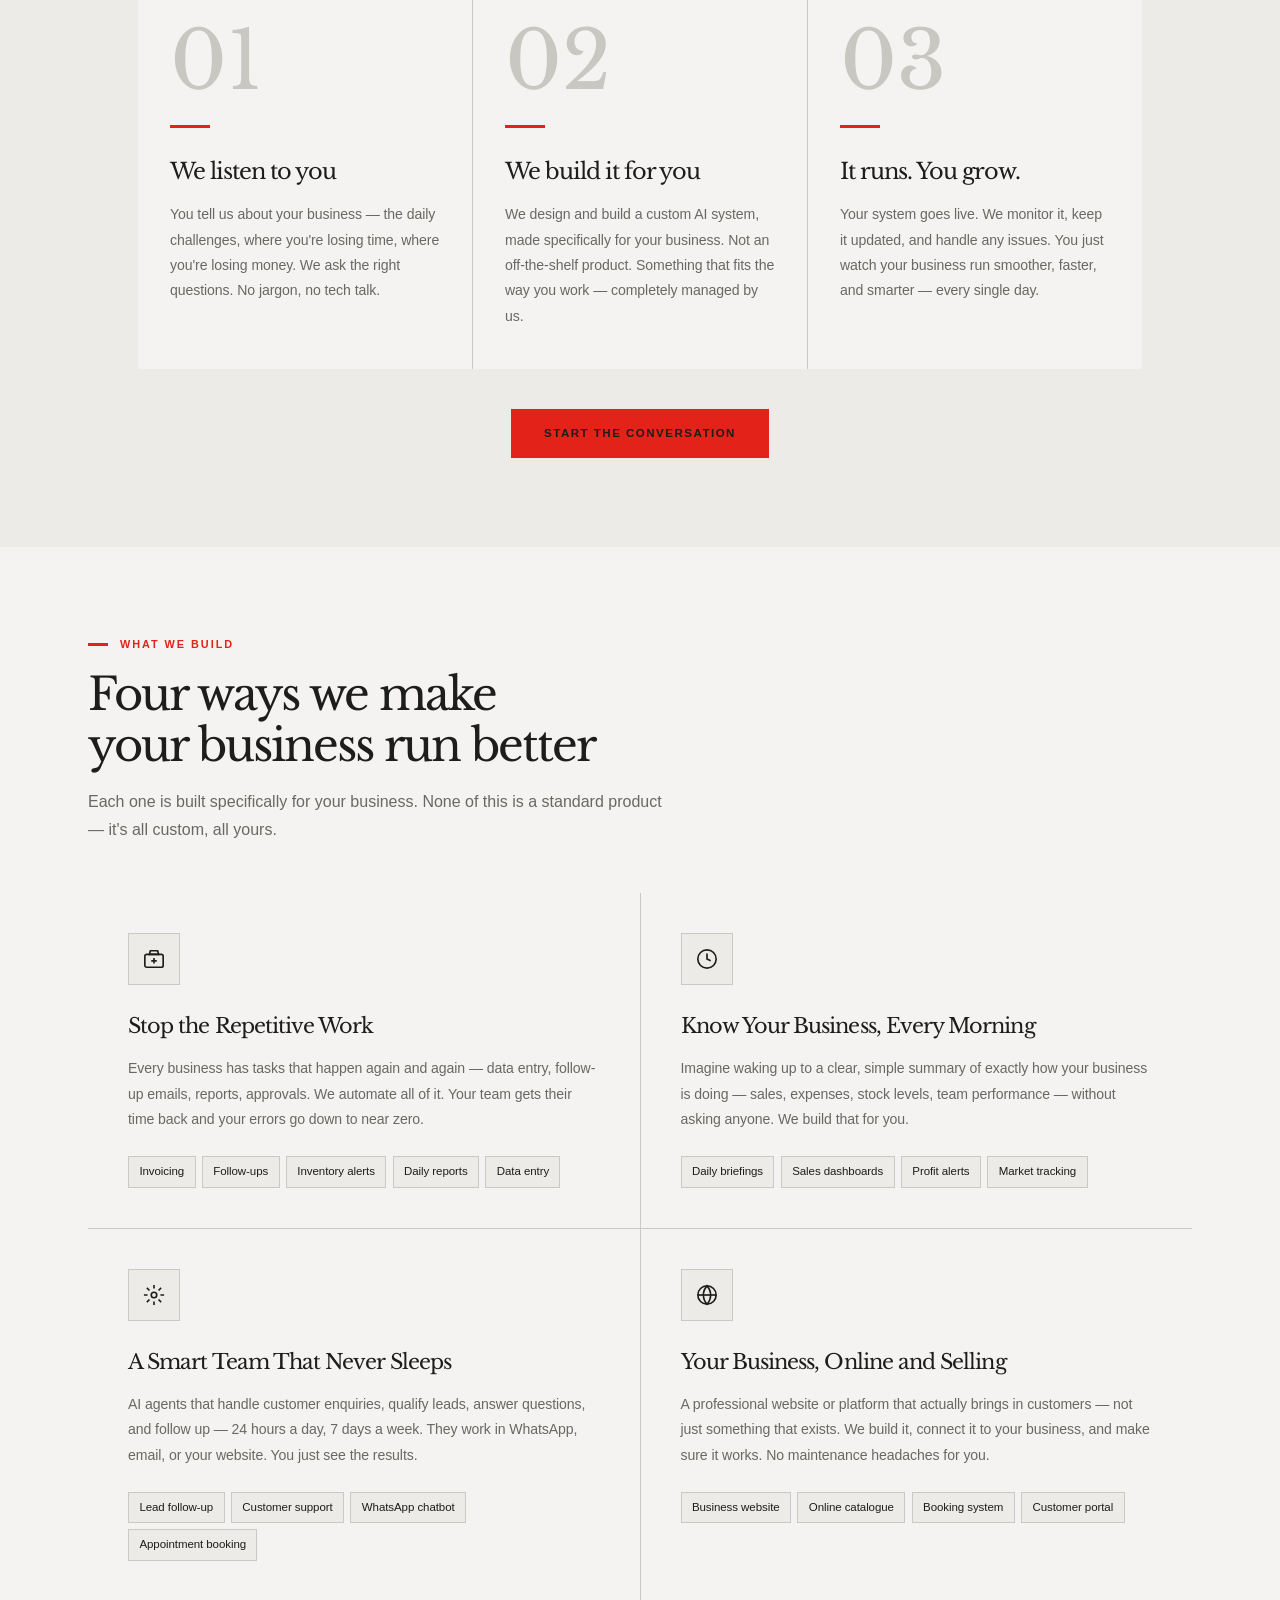
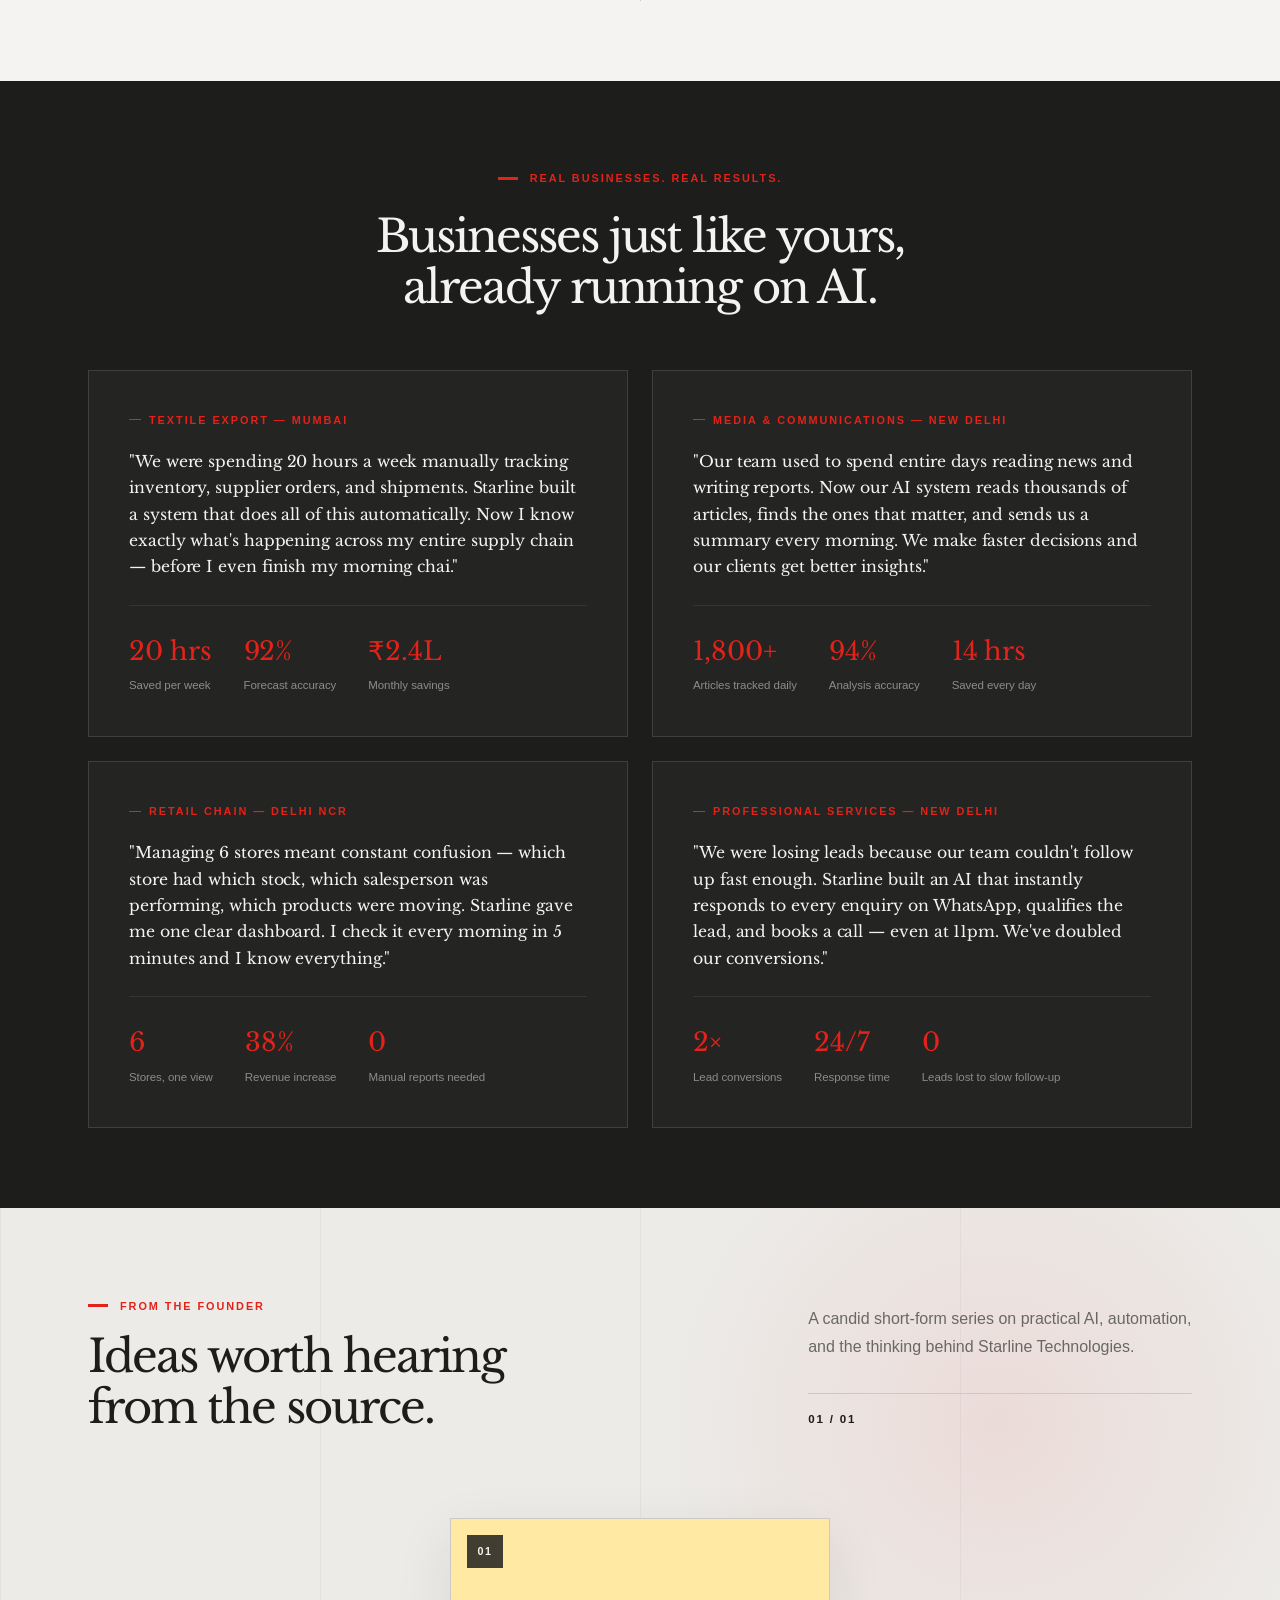
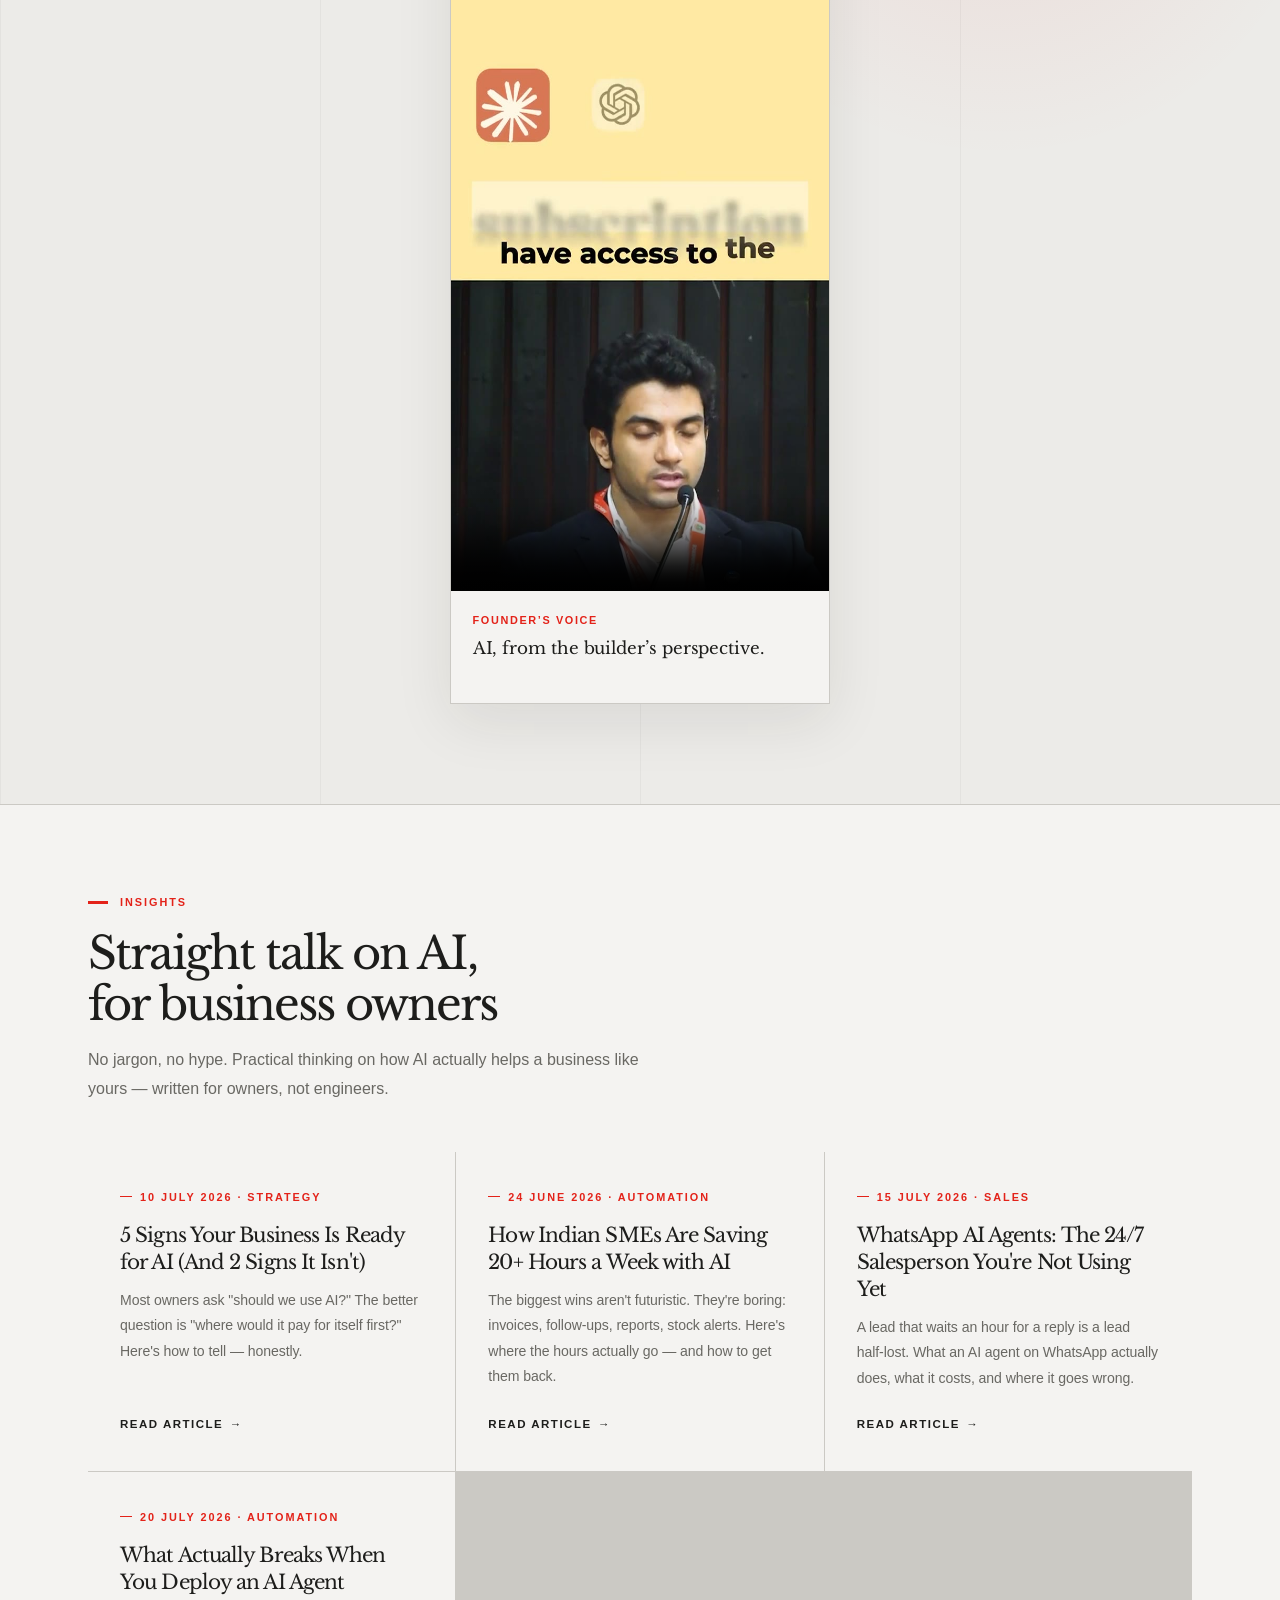
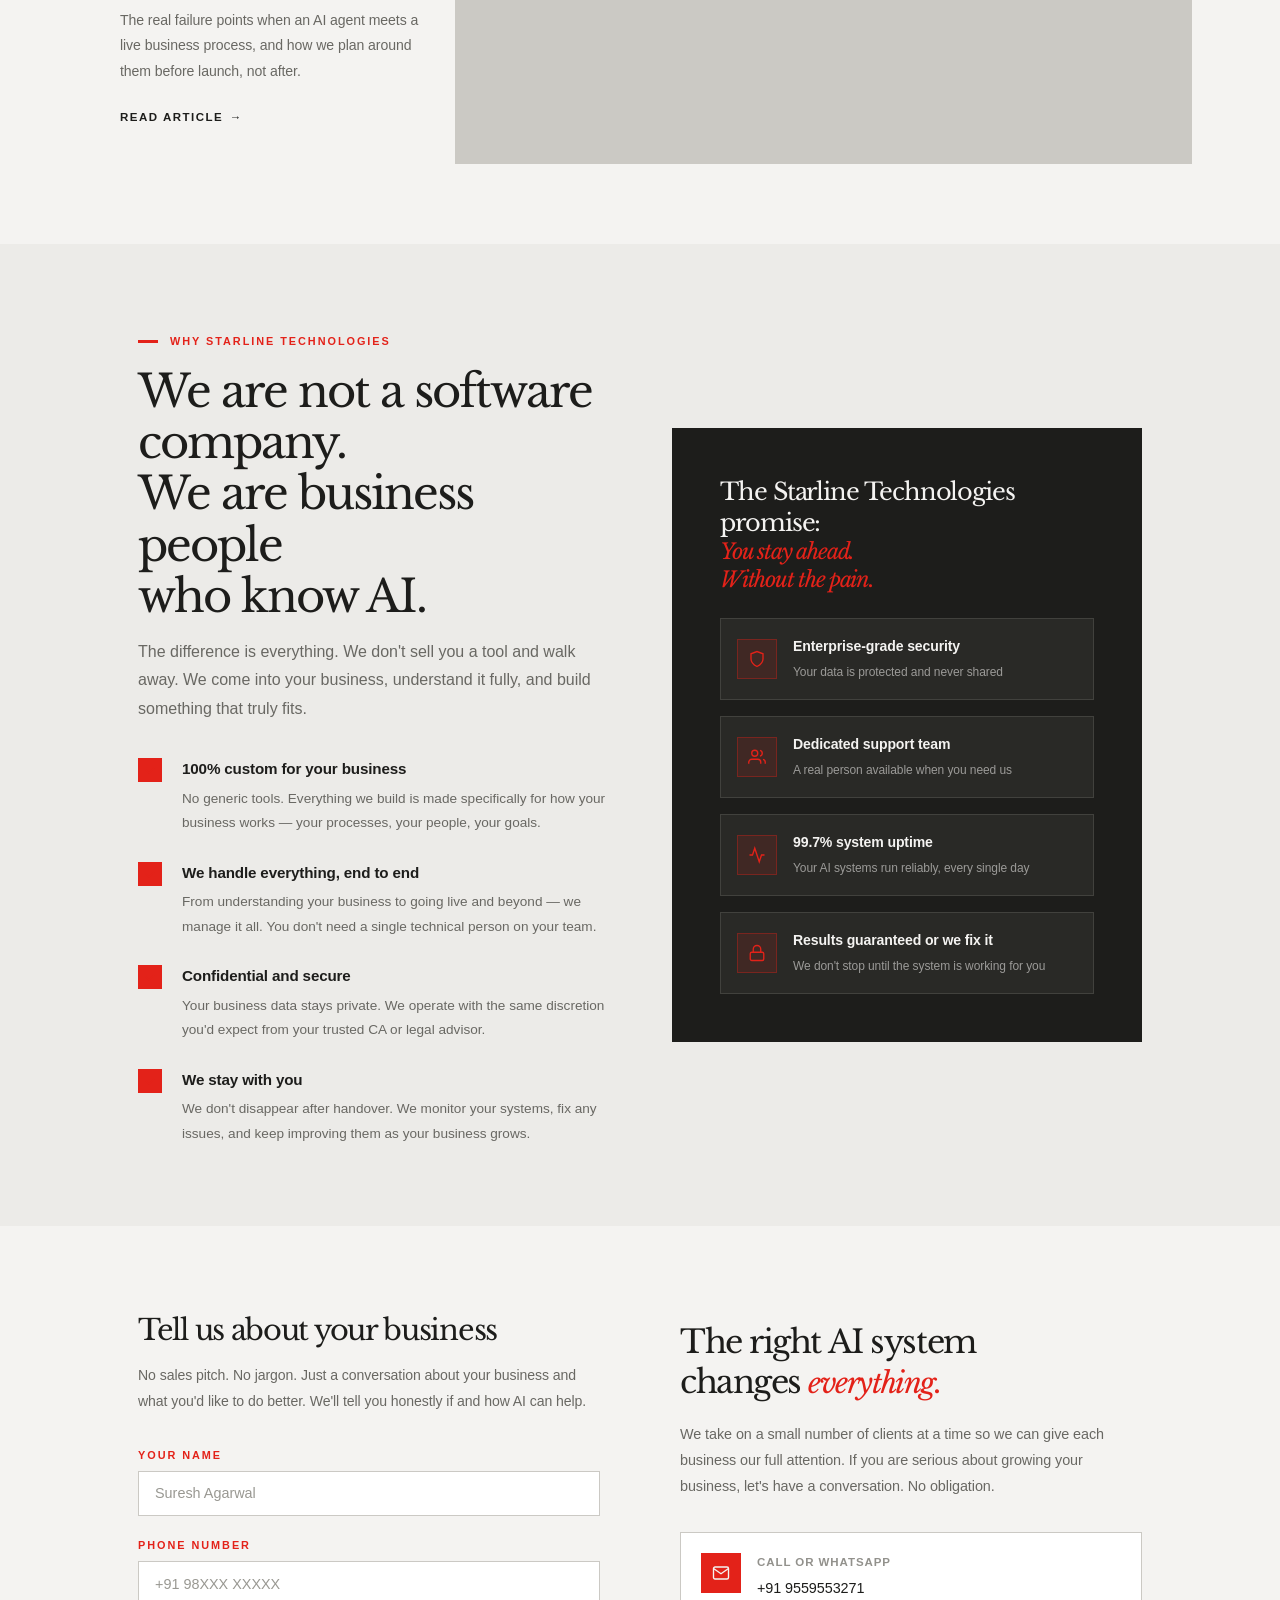
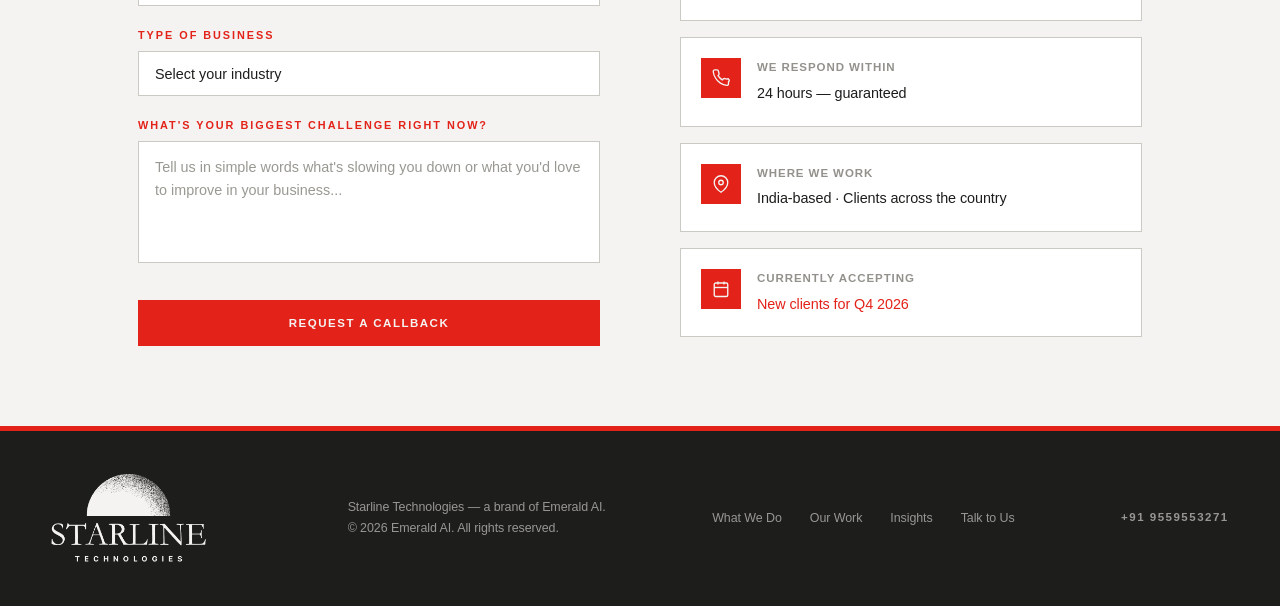
==== commit a6f713f4: "Clarify Starline and Emerald AI brand relationship" ====
--- a/index.html
+++ b/index.html
@@ -1310,11 +1310,11 @@
 </section>
 
 <!-- FOOTER -->
-<footer>
+<footer id="site-footer">
   <div class="footer-logo">
     <img class="footer-wordmark" src="/assets/images/starline-lockup-light.png?v=red-20260927" alt="Starline Technologies" width="220" height="120">
   </div>
-  <div class="footer-copy">© 2026 Starline Technologies Pvt Ltd. All rights reserved.</div>
+  <div class="footer-copy">Starline Technologies — a brand of Emerald AI.<br>© 2026 Emerald AI. All rights reserved.</div>
   <div class="footer-links">
     <a href="#services">What We Do</a>
     <a href="#results">Our Work</a>
@@ -1534,7 +1534,7 @@
       headers: { 'Content-Type': 'application/json', Accept: 'application/json' },
       body: JSON.stringify({
         access_key: 'f0e7f085-565e-4944-8ae3-186b93000cac',
-        subject: 'New Inquiry — Starline Technologies Pvt Ltd',
+        subject: 'New Inquiry — Starline Technologies',
         from_name: 'Starline Technologies Website',
         Name: name, Phone: phone,
         'Business Type': business || 'Not specified',
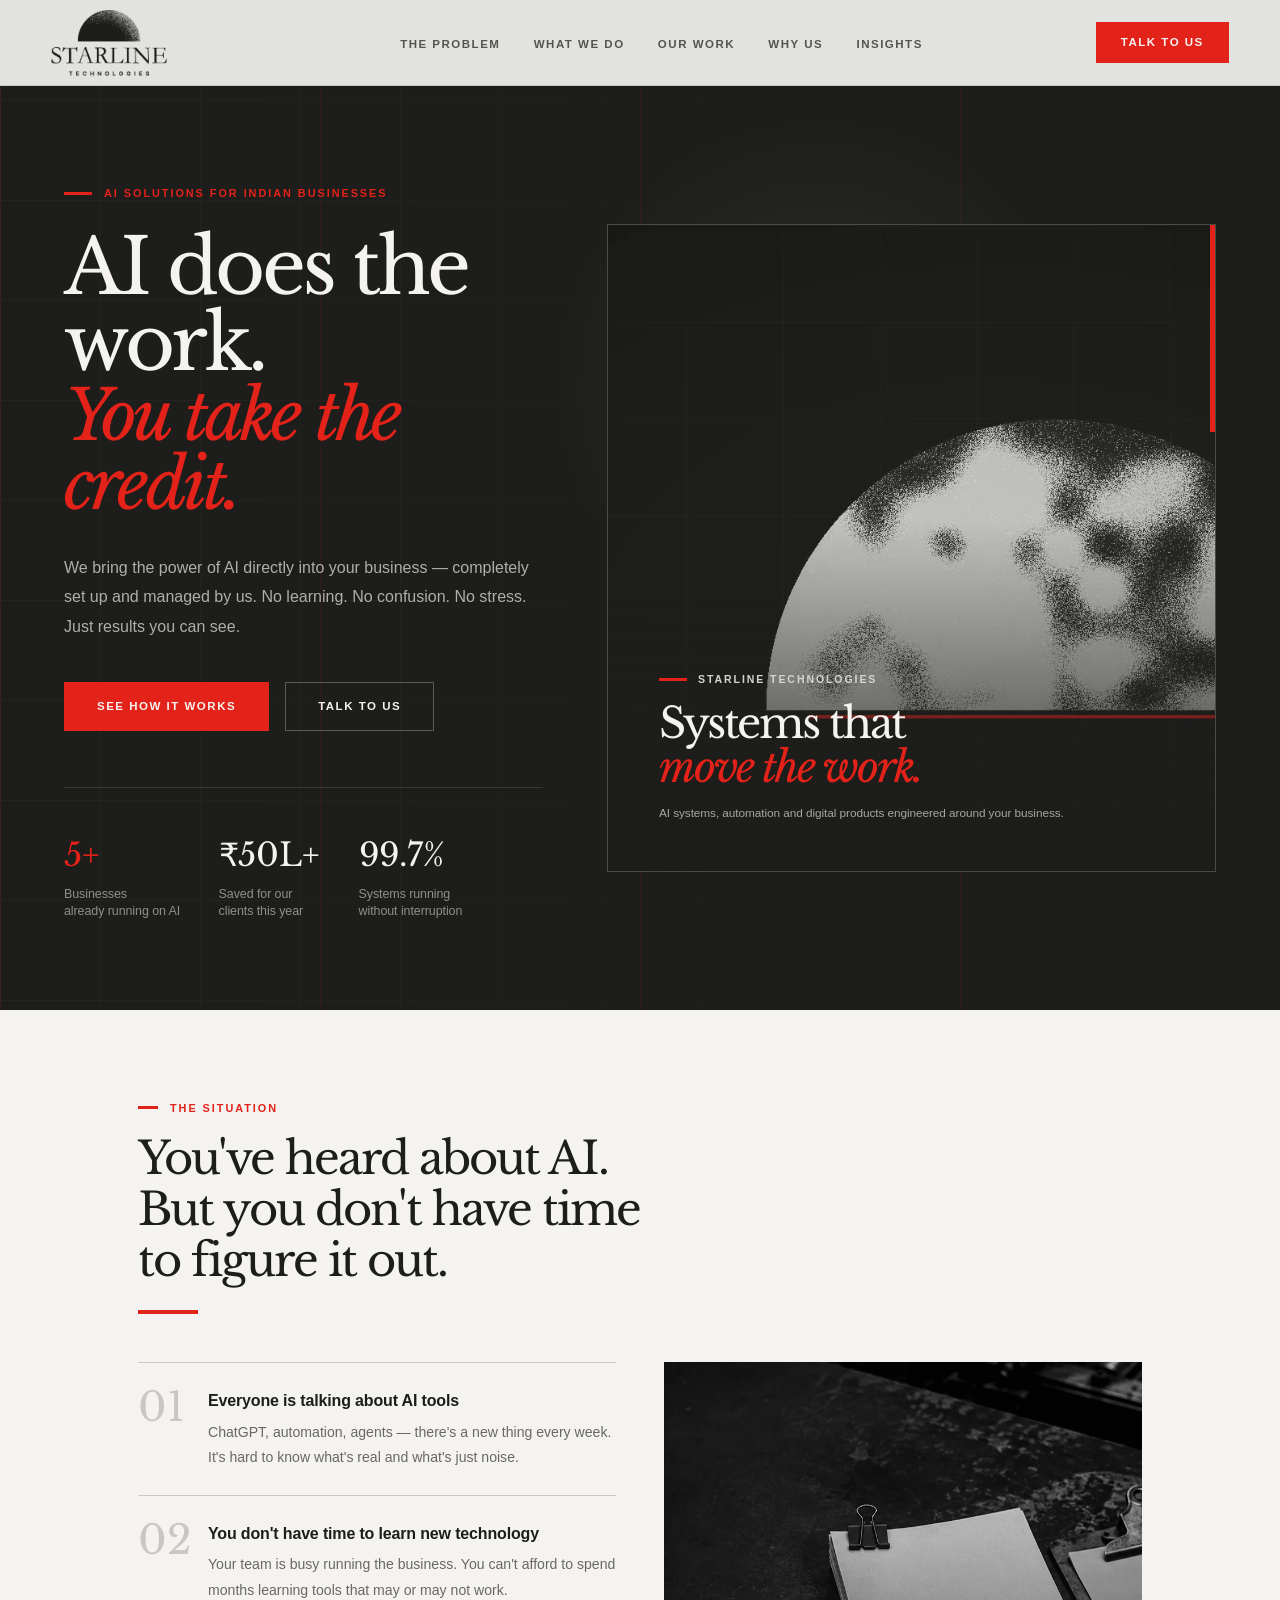
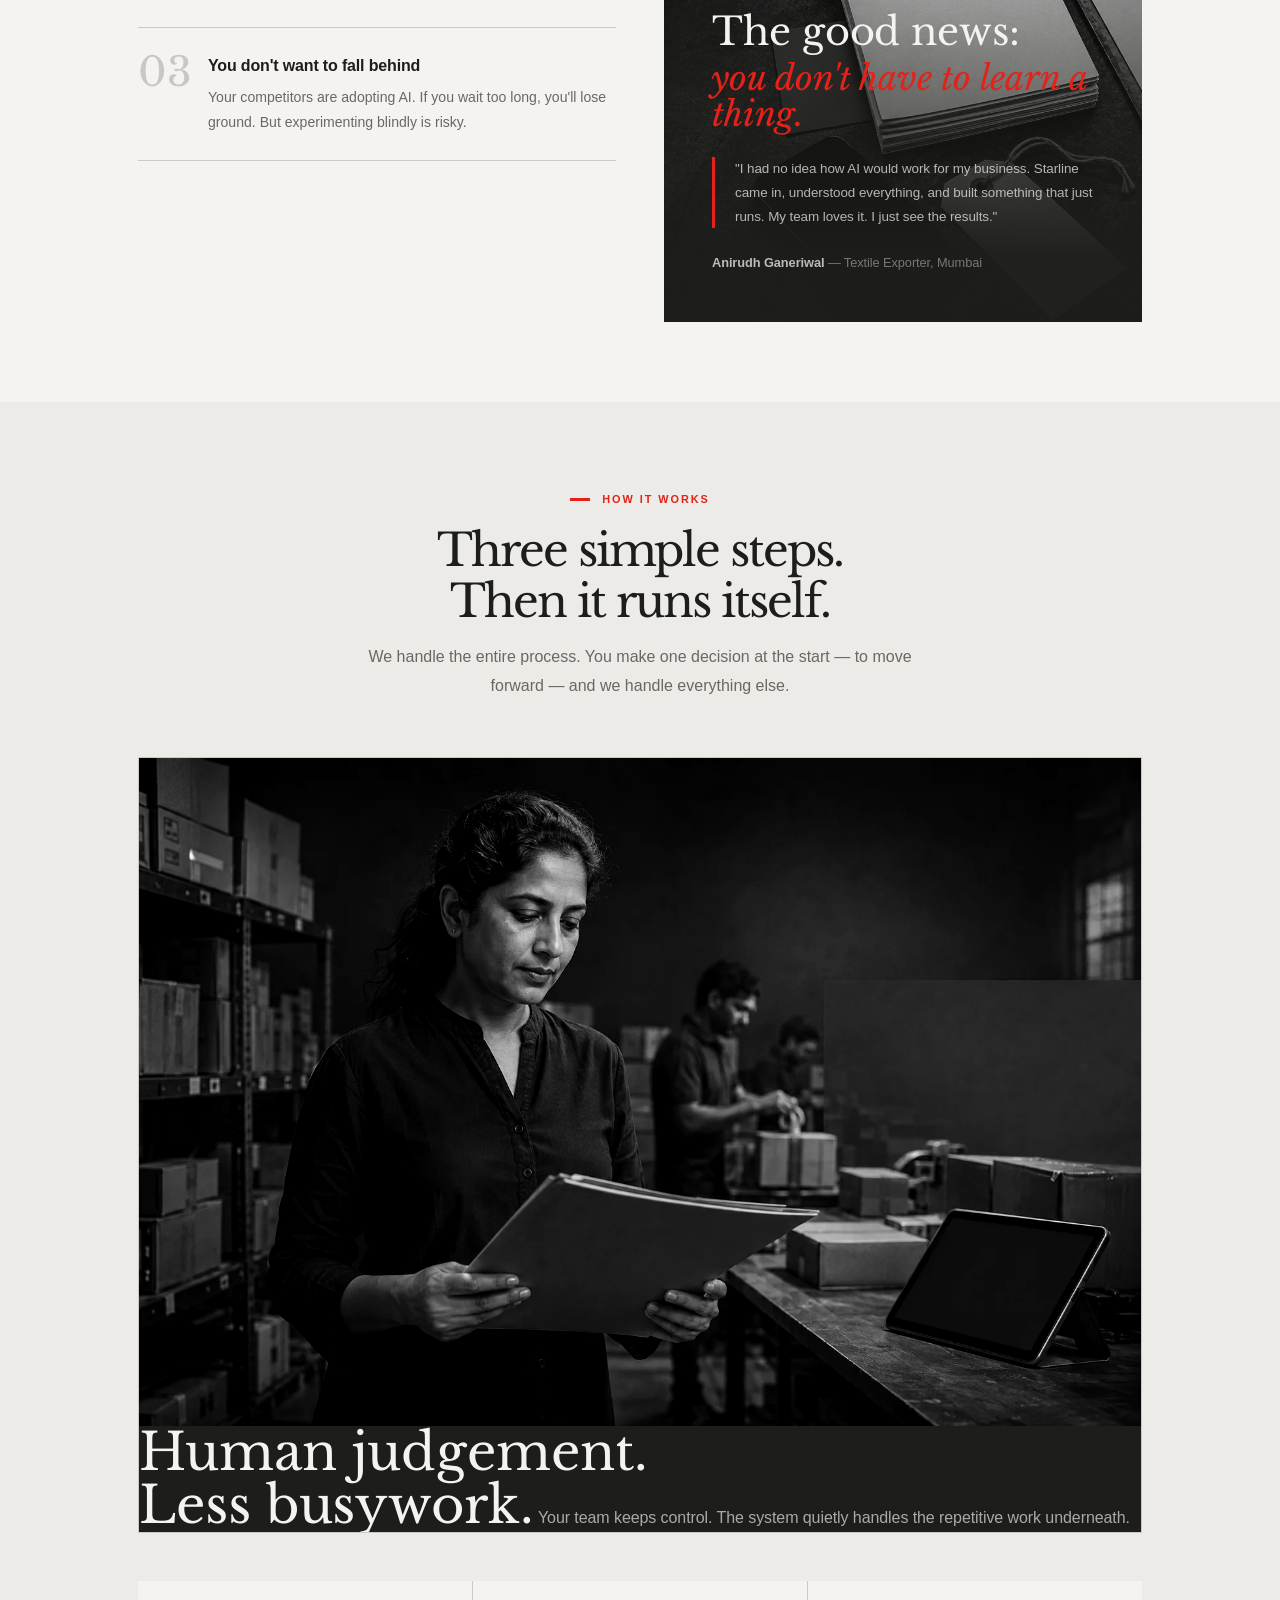
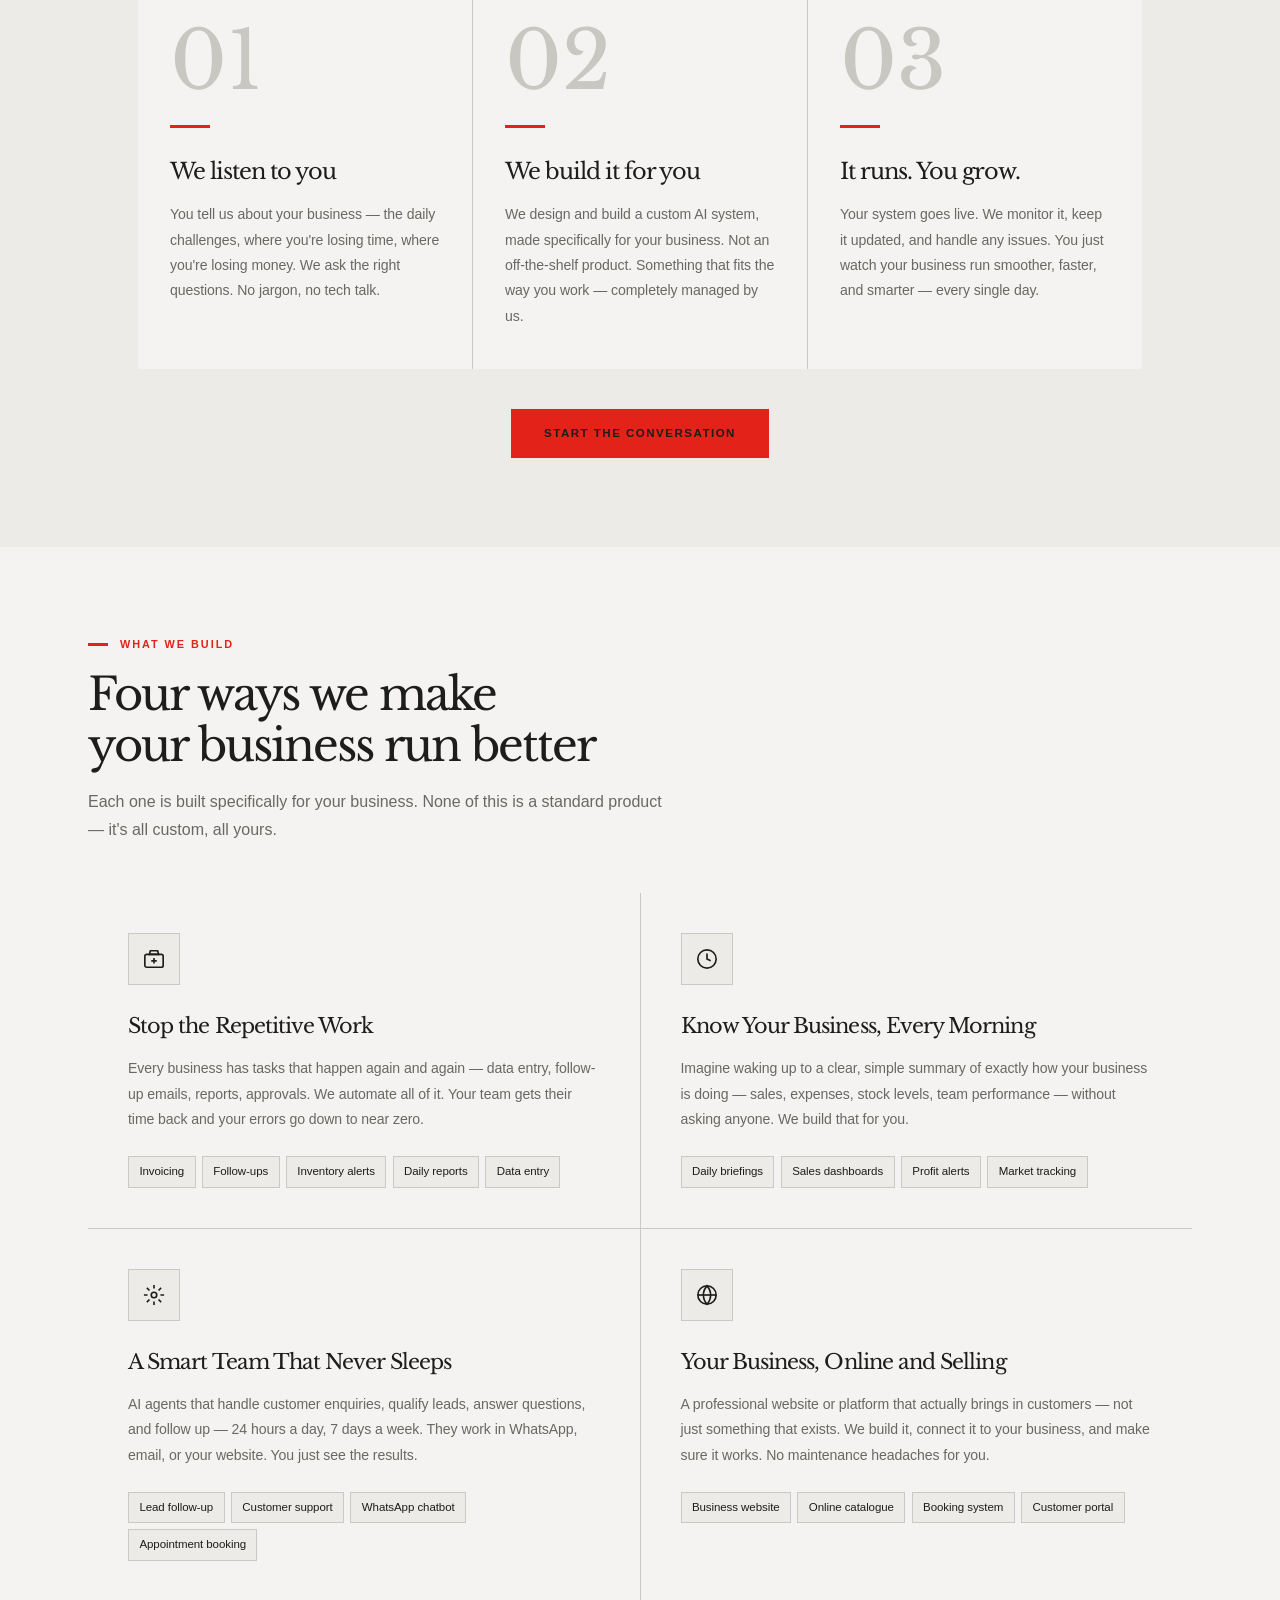
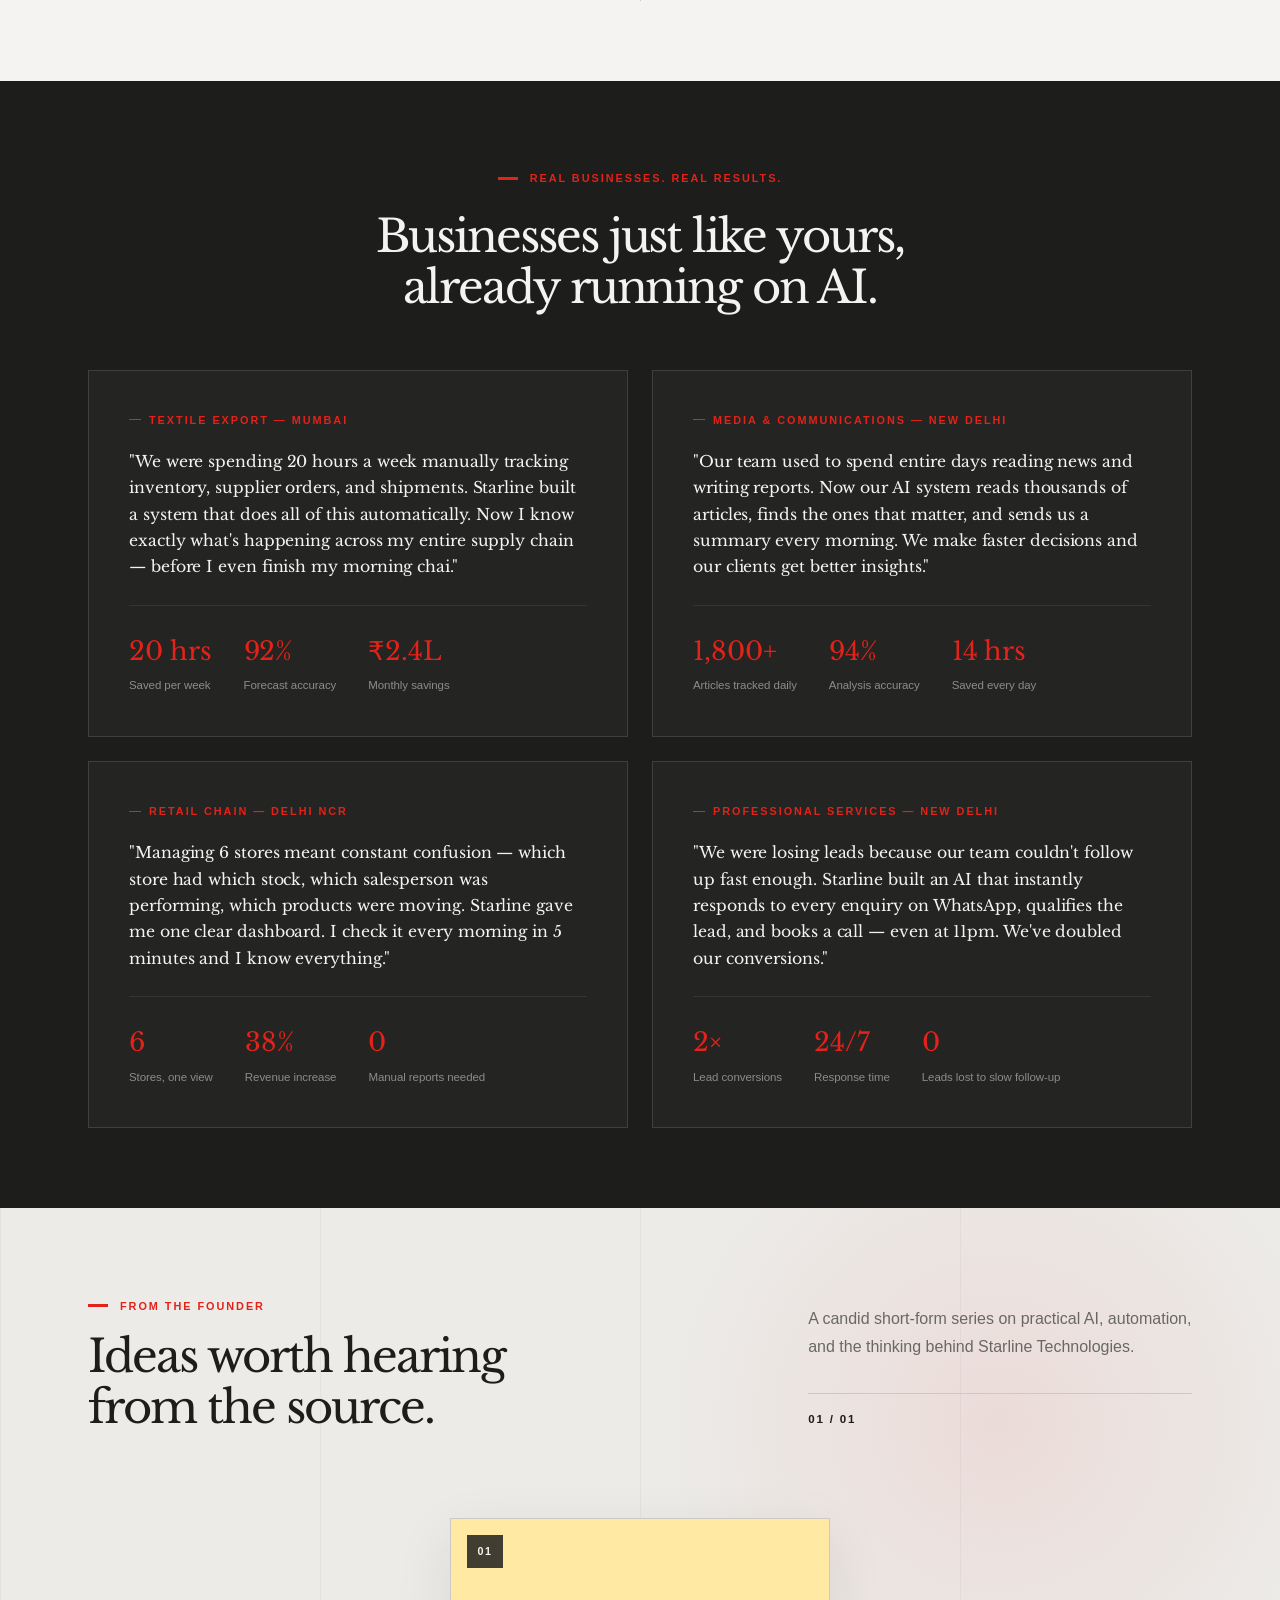
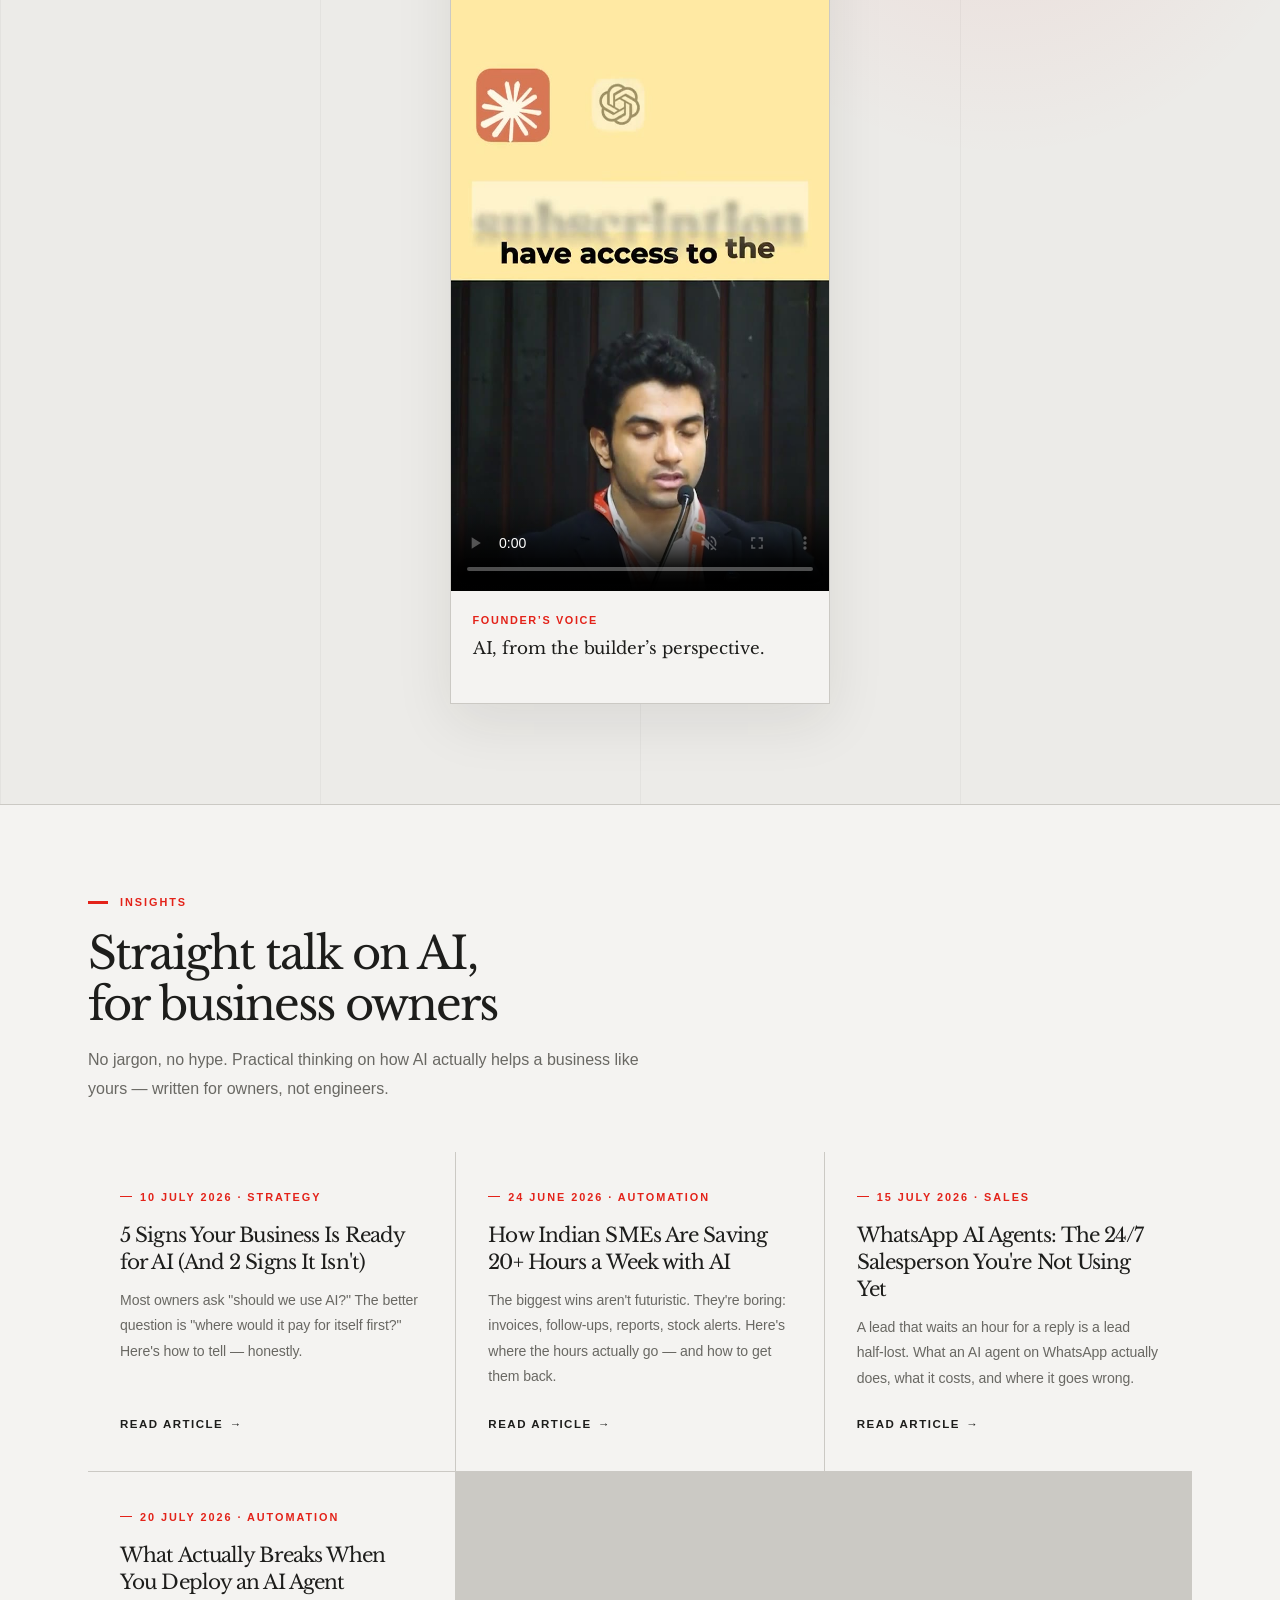
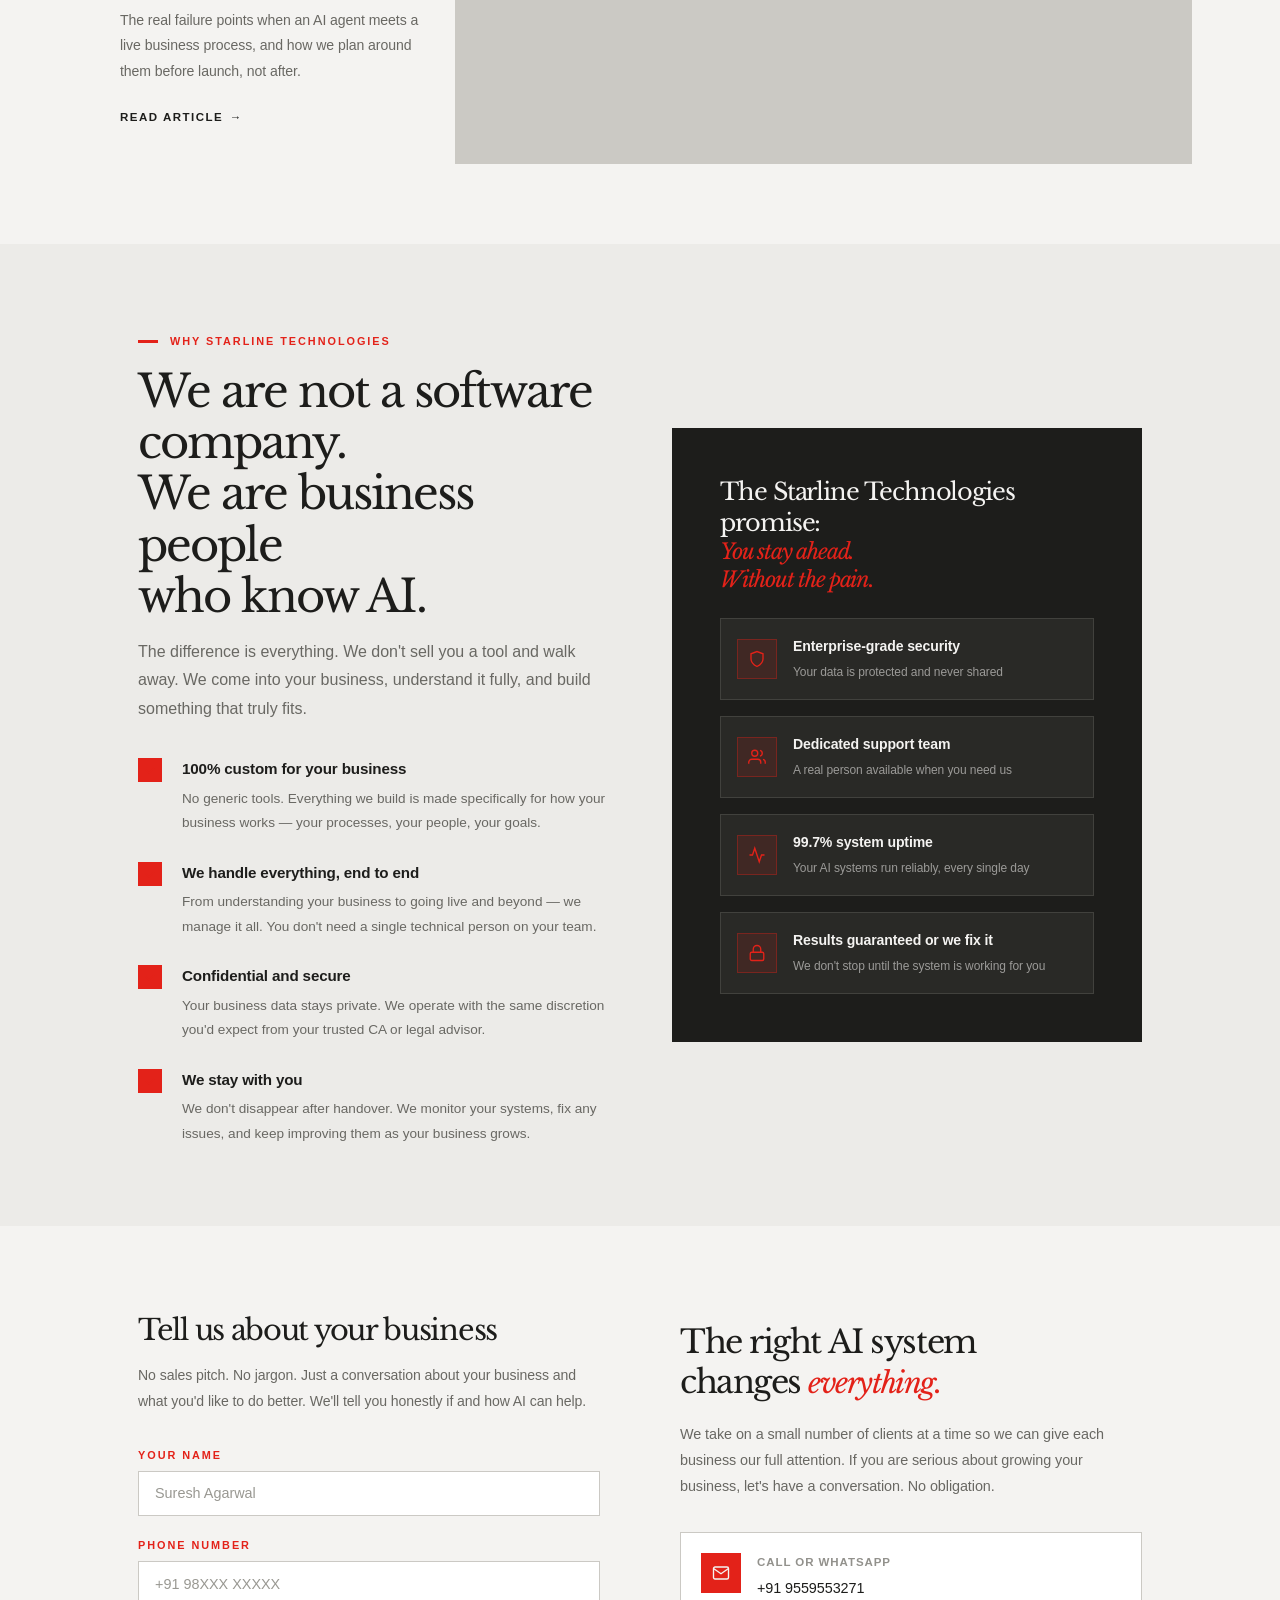
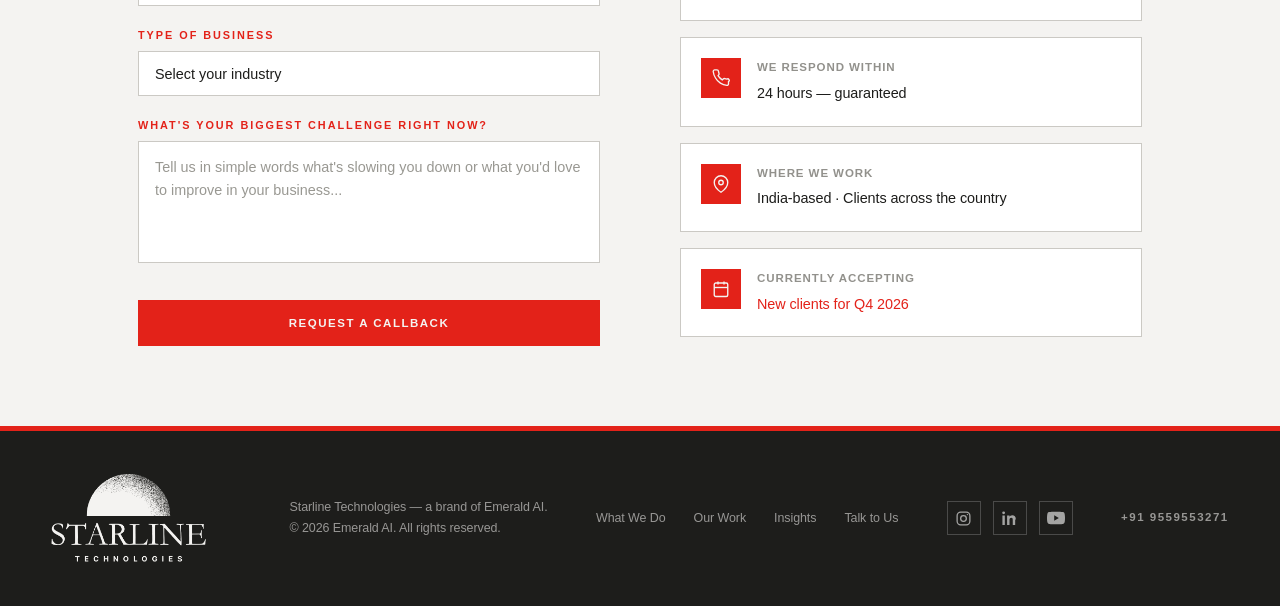
==== commit 453a2eb5: "Add social media links" ====
--- a/index.html
+++ b/index.html
@@ -759,7 +759,12 @@
       "@type": "Organization",
       "name": "Starline Technologies",
       "url": "https://www.emeraldai.in",
-      "logo": "https://www.emeraldai.in/assets/images/starline-logo-source.png"
+      "logo": "https://www.emeraldai.in/assets/images/starline-logo-source.png",
+      "sameAs": [
+        "https://www.instagram.com/starlinegrp/",
+        "https://www.linkedin.com/company/emerald-ai-solutions",
+        "https://www.youtube.com/channel/UCUkoNN3v8dOr1Ta6oh2uOuQ"
+      ]
   }
   </script>
 </head>
@@ -1321,6 +1326,17 @@
     <a href="#blog">Insights</a>
     <a href="#contact">Talk to Us</a>
   </div>
+  <div class="footer-social" aria-label="Starline Technologies social media">
+    <a href="https://www.instagram.com/starlinegrp/" target="_blank" rel="noopener noreferrer" aria-label="Instagram">
+      <svg aria-hidden="true" width="17" height="17" viewBox="0 0 24 24" fill="none" stroke="currentColor" stroke-width="1.8"><rect x="3" y="3" width="18" height="18" rx="5"/><circle cx="12" cy="12" r="4"/><circle cx="17.5" cy="6.5" r="1" fill="currentColor" stroke="none"/></svg>
+    </a>
+    <a href="https://www.linkedin.com/company/emerald-ai-solutions" target="_blank" rel="noopener noreferrer" aria-label="LinkedIn">
+      <svg aria-hidden="true" width="17" height="17" viewBox="0 0 24 24" fill="currentColor"><path d="M5.4 7.6H2V21h3.4V7.6ZM3.7 2A2 2 0 1 0 3.7 6a2 2 0 0 0 0-4ZM21 13.3c0-4-2.1-5.9-5-5.9-2.3 0-3.4 1.3-4 2.2v-2H8.6V21H12v-6.6c0-1.7.3-3.4 2.5-3.4 2.1 0 2.1 2 2.1 3.5V21H20v-7.7Z"/></svg>
+    </a>
+    <a href="https://www.youtube.com/channel/UCUkoNN3v8dOr1Ta6oh2uOuQ" target="_blank" rel="noopener noreferrer" aria-label="YouTube">
+      <svg aria-hidden="true" width="18" height="18" viewBox="0 0 24 24" fill="currentColor"><path d="M23.5 6.2a3 3 0 0 0-2.1-2.1C19.5 3.6 12 3.6 12 3.6s-7.5 0-9.4.5A3 3 0 0 0 .5 6.2 31 31 0 0 0 0 12a31 31 0 0 0 .5 5.8 3 3 0 0 0 2.1 2.1c1.9.5 9.4.5 9.4.5s7.5 0 9.4-.5a3 3 0 0 0 2.1-2.1A31 31 0 0 0 24 12a31 31 0 0 0-.5-5.8ZM9.6 15.6V8.4L15.8 12l-6.2 3.6Z"/></svg>
+    </a>
+  </div>
   <a class="footer-phone" href="tel:+919559553271">+91 9559553271</a>
 </footer>
 
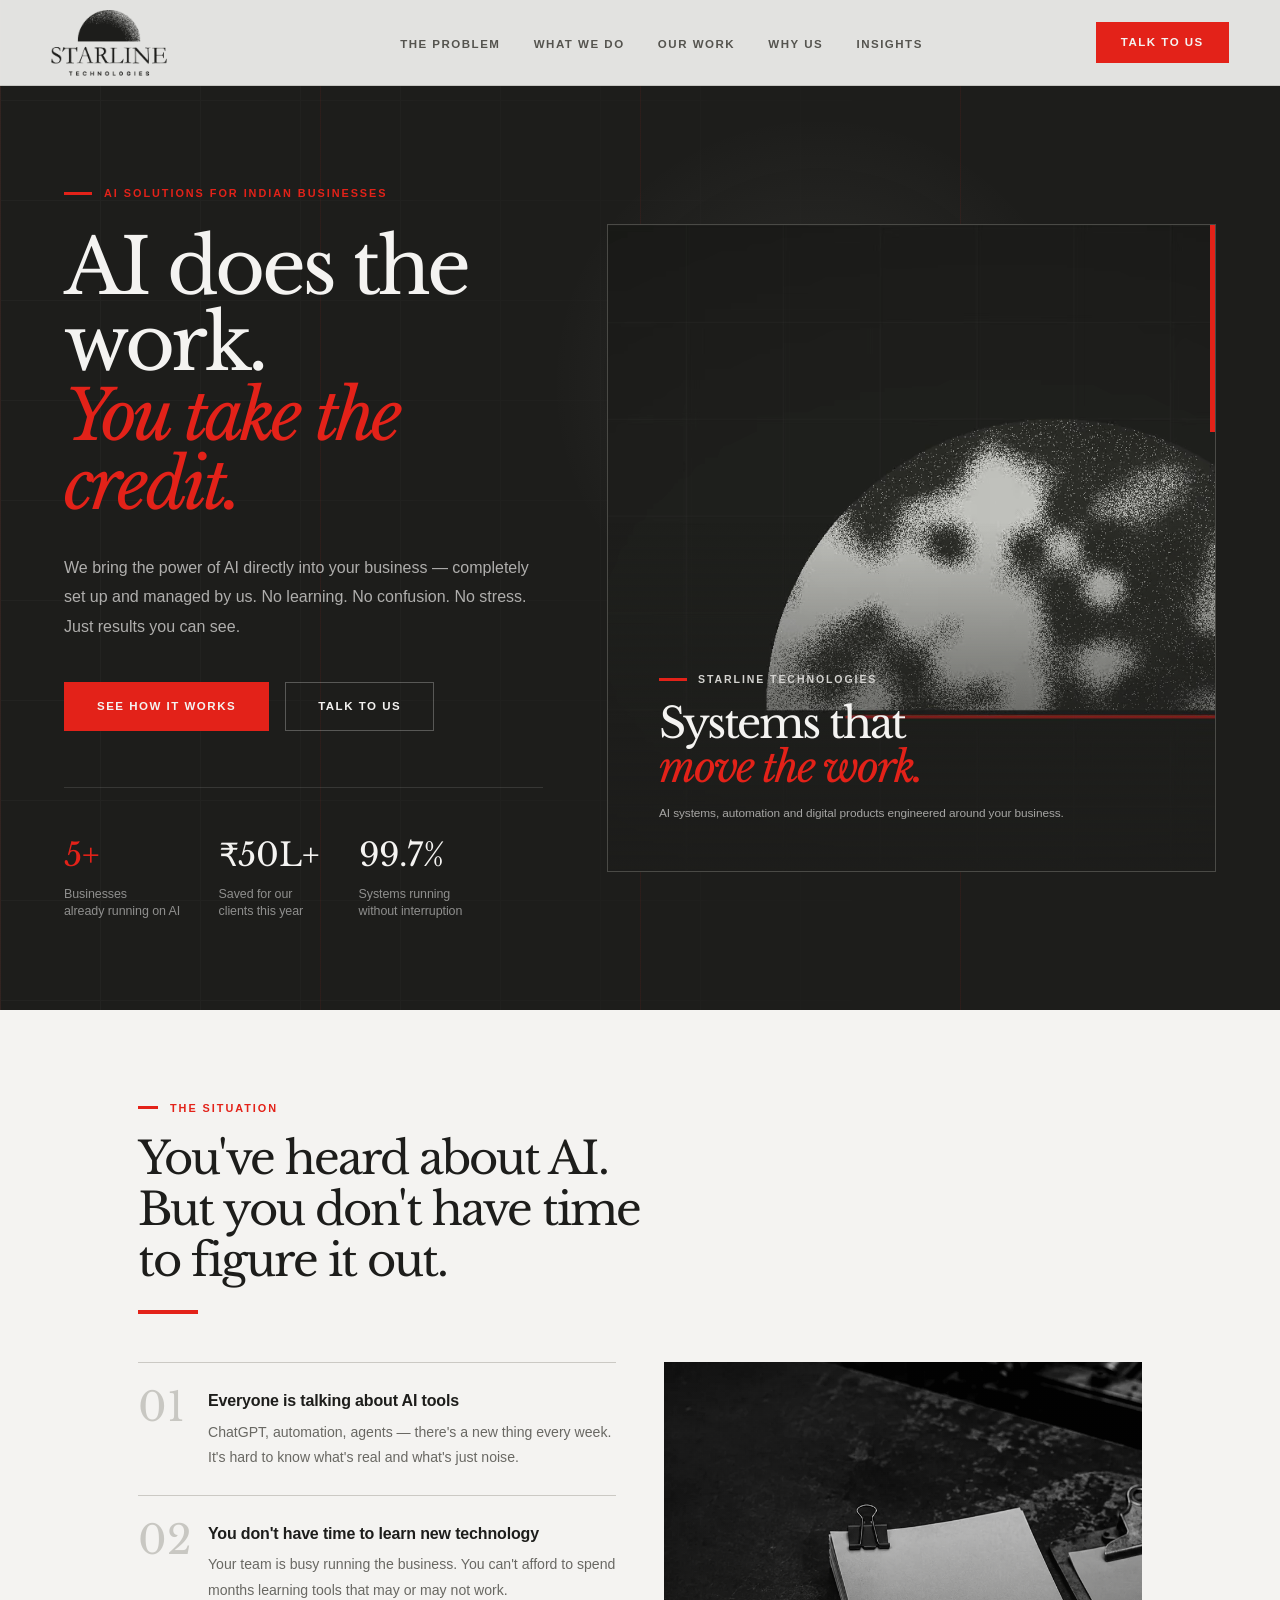
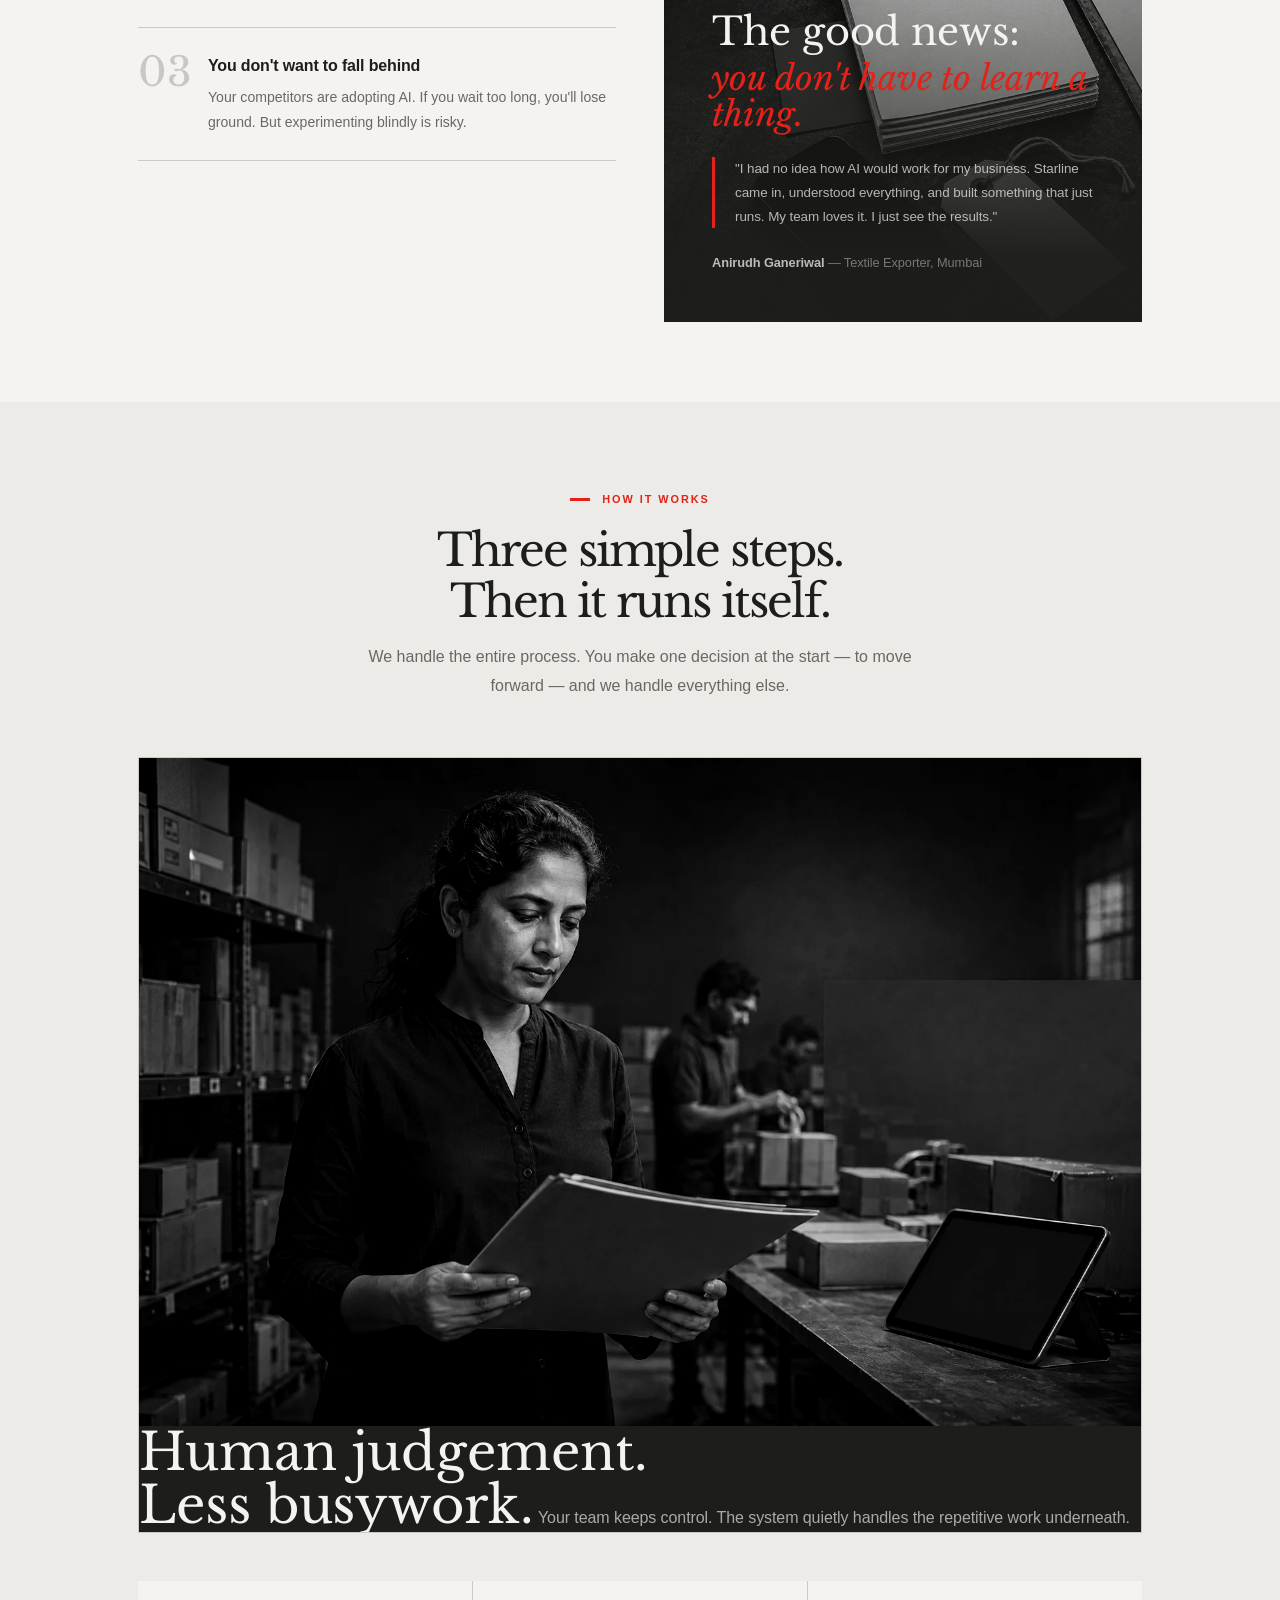
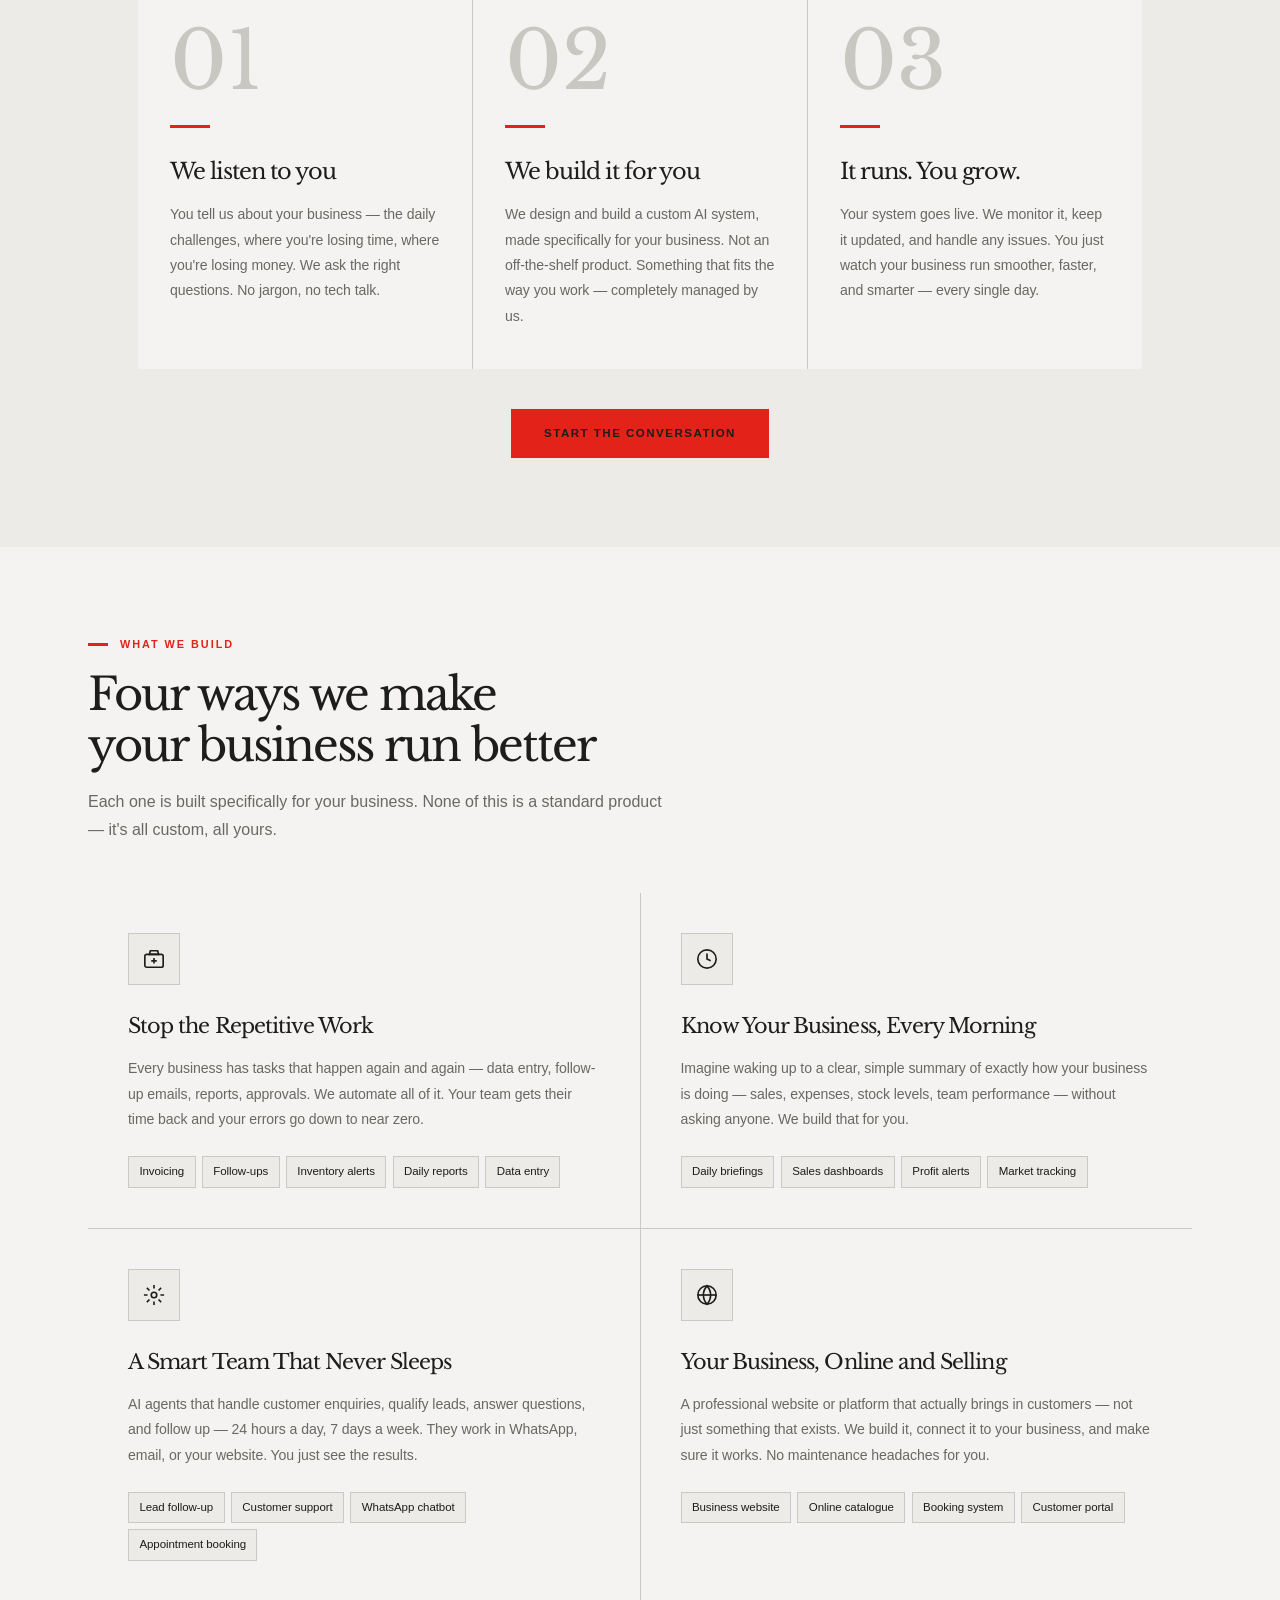
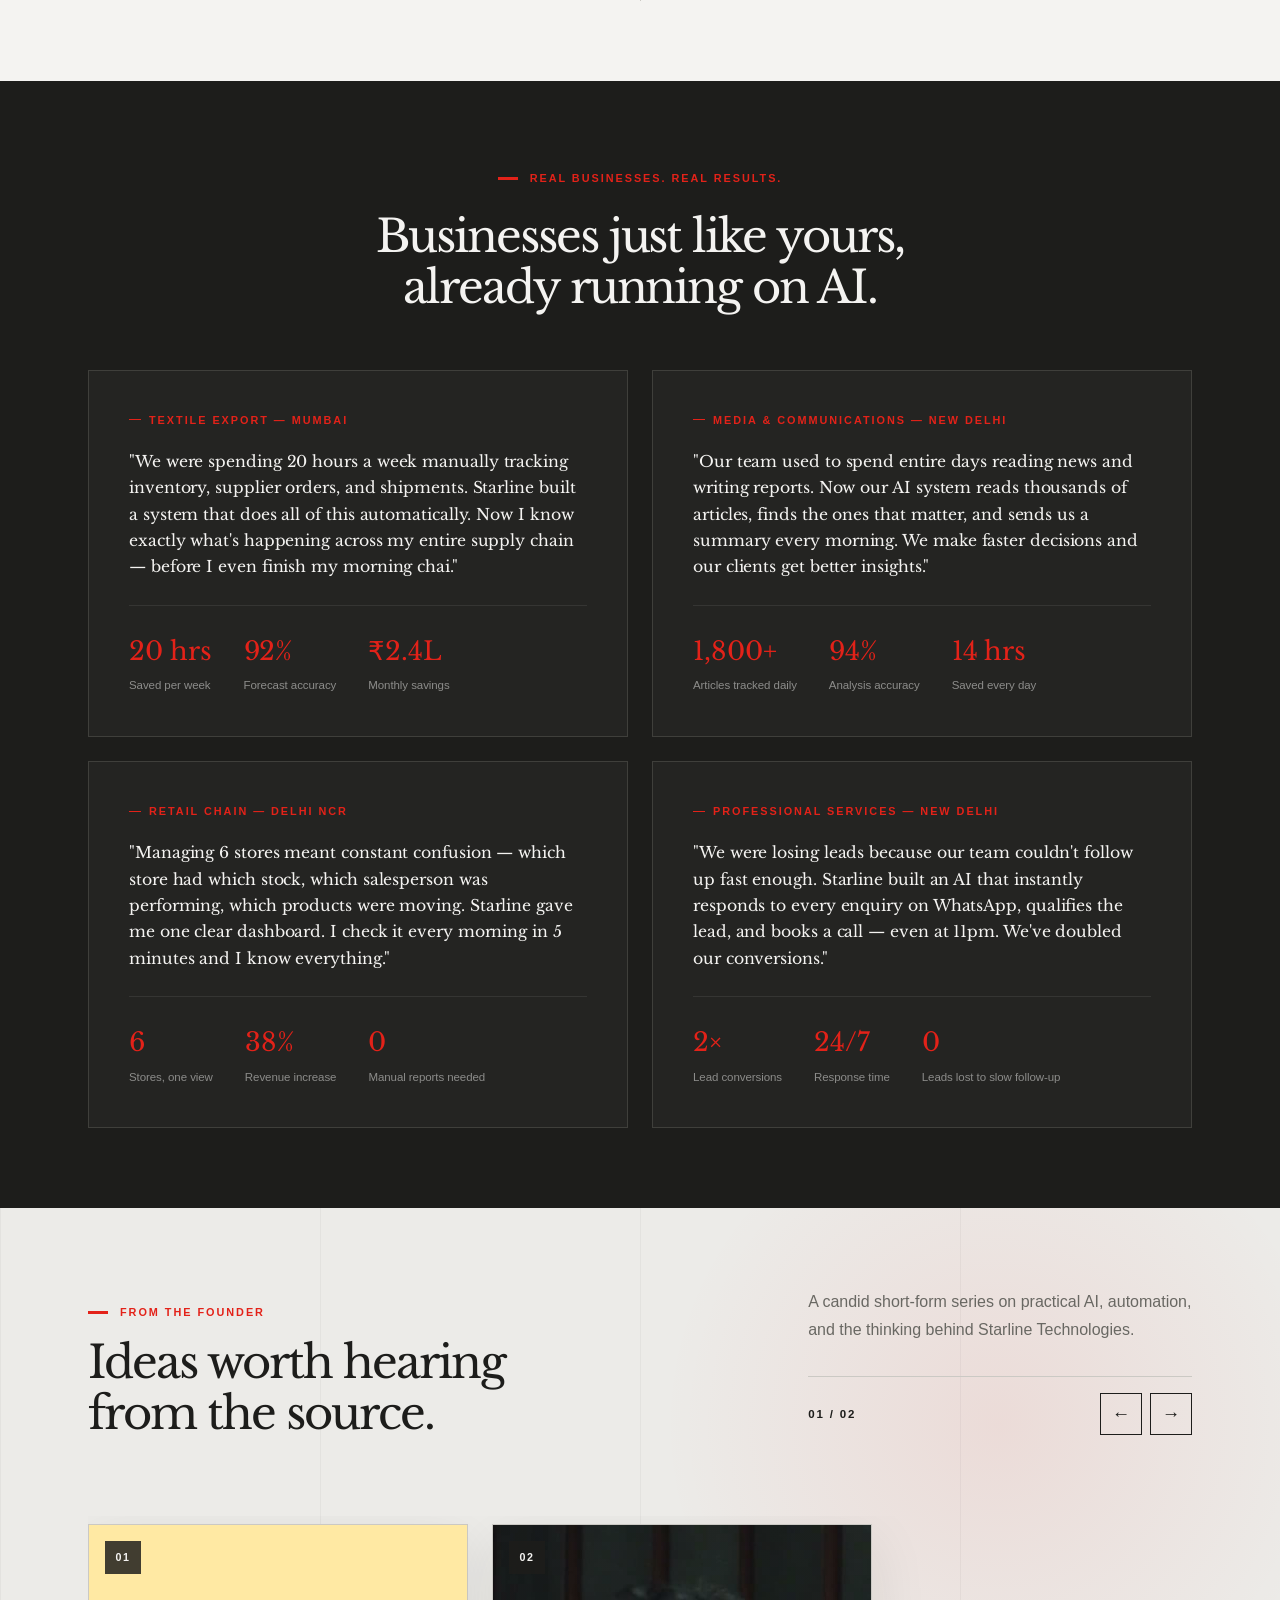
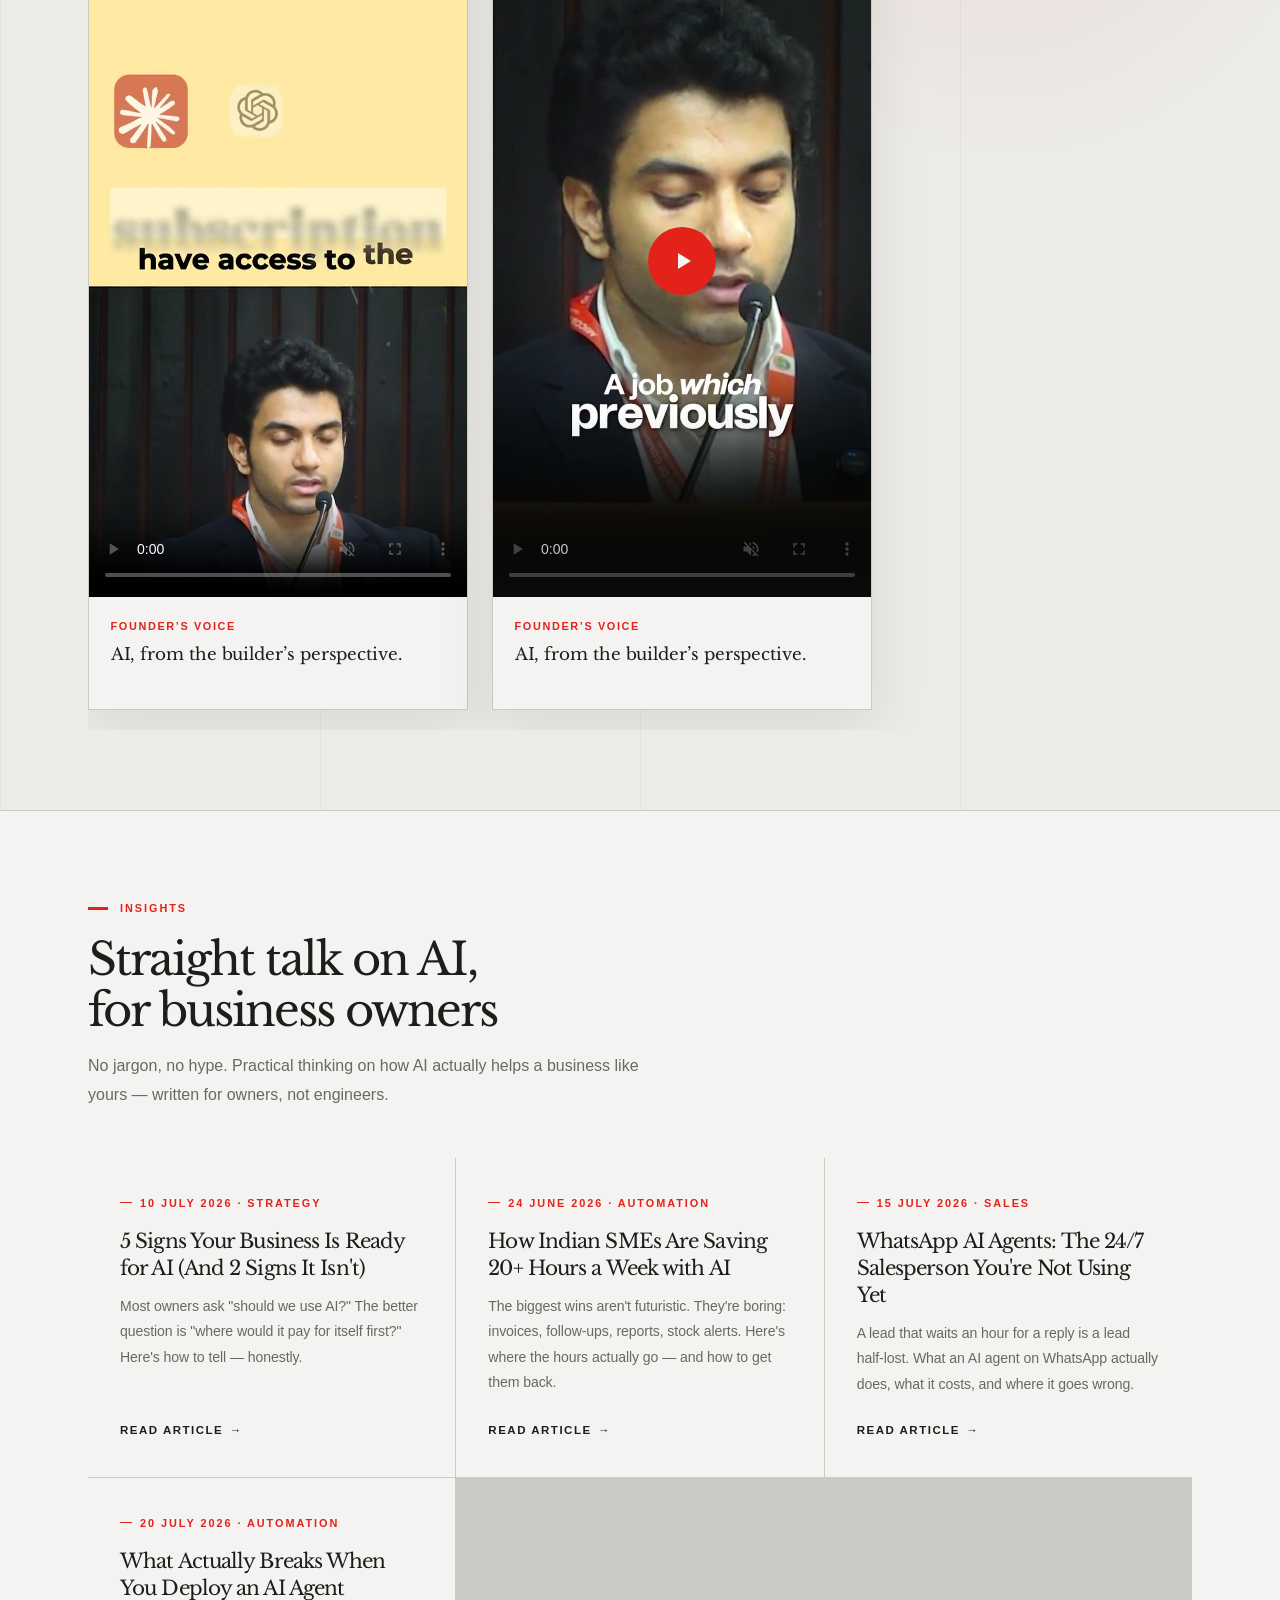
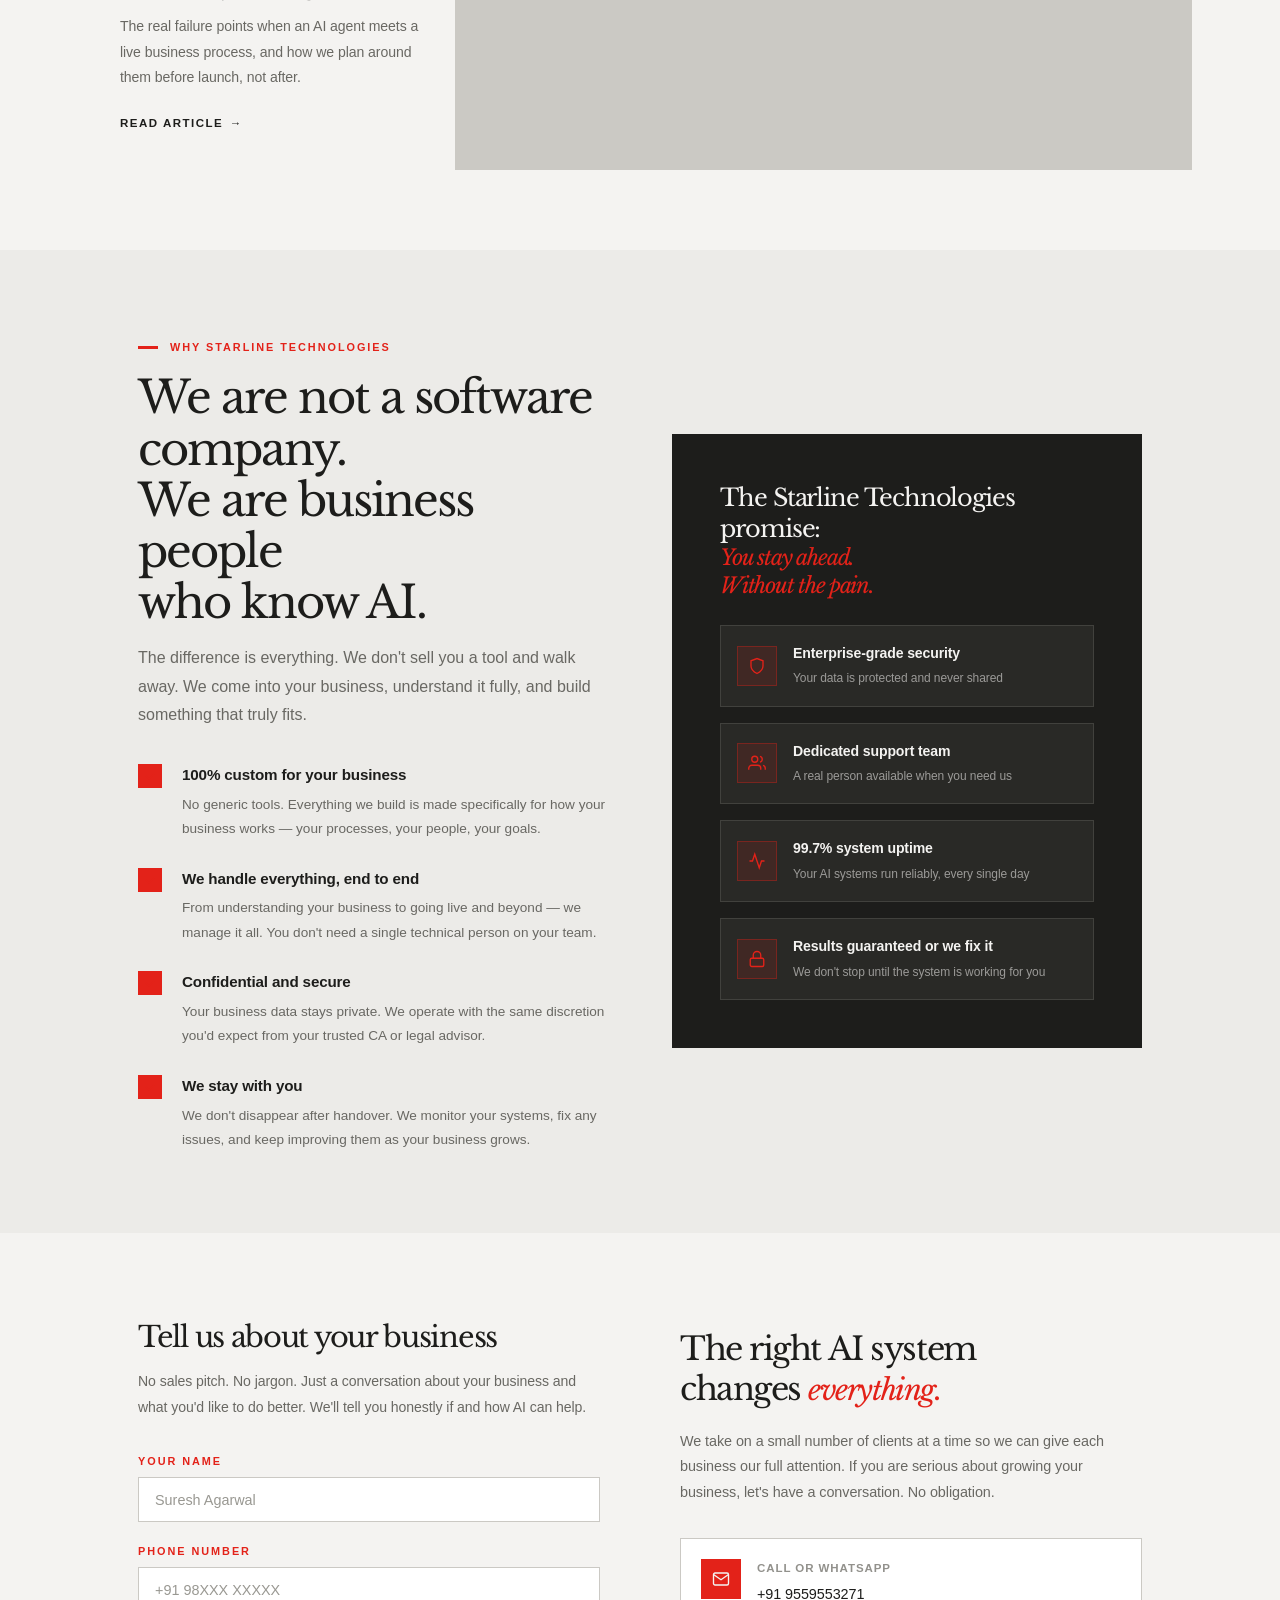
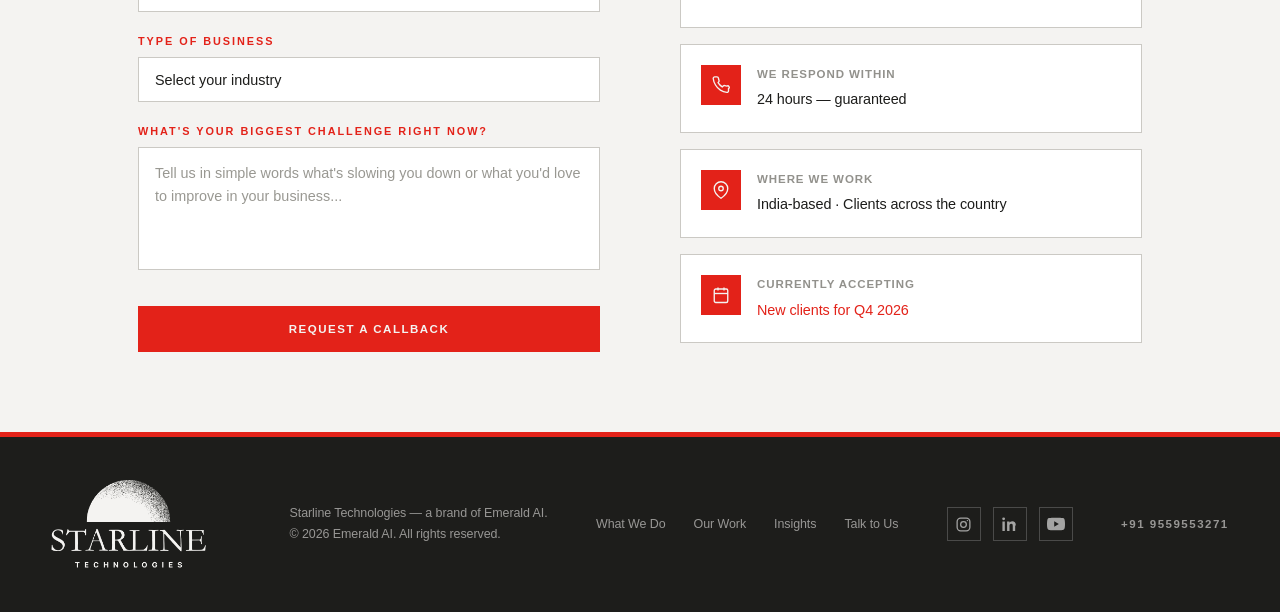
==== commit b7d99f54: "Add second reel to Founder's Voice carousel Co-Authored-By: Claude Sonnet 5.5 <noreply@anthropic.com" ====
--- a/index.html
+++ b/index.html
@@ -1059,7 +1059,7 @@
       <div class="founder-voice-copy">
         <p>A candid short-form series on practical AI, automation, and the thinking behind Starline Technologies.</p>
         <div class="founder-carousel-status">
-          <span class="founder-carousel-count" aria-live="polite">01 / 01</span>
+          <span class="founder-carousel-count" aria-live="polite">01 / 02</span>
           <div class="founder-carousel-controls" aria-label="Founder’s Voice carousel controls">
             <button class="founder-carousel-button founder-carousel-prev" type="button" aria-label="Previous reel" aria-controls="founder-reel-track">
               <span aria-hidden="true">←</span>
@@ -1090,6 +1090,28 @@
               <span aria-hidden="true"></span>
             </button>
             <div class="founder-reel-index" aria-hidden="true">01</div>
+          </div>
+          <div class="founder-reel-caption">
+            <span>Founder’s Voice</span>
+            <strong>AI, from the builder’s perspective.</strong>
+          </div>
+        </article>
+        <article class="founder-reel-card" data-founder-reel>
+          <div class="founder-reel-media">
+            <video
+              controls
+              muted
+              playsinline
+              preload="metadata"
+              poster="/assets/images/founders-voice-02-poster.jpg"
+              aria-label="Founder’s Voice reel 2">
+              <source src="/assets/videos/founders-voice-02.mp4" type="video/mp4">
+              Your browser does not support embedded video.
+            </video>
+            <button class="founder-reel-play" type="button" aria-label="Play Founder’s Voice reel 2">
+              <span aria-hidden="true"></span>
+            </button>
+            <div class="founder-reel-index" aria-hidden="true">02</div>
           </div>
           <div class="founder-reel-caption">
             <span>Founder’s Voice</span>
@@ -1456,6 +1478,7 @@
   const updateFounderCarousel = (nextIndex, behavior = 'smooth') => {
     founderIndex = (nextIndex + founderCards.length) % founderCards.length;
     const card = founderCards[founderIndex];
+    founderVideos.forEach(video => { if (!card.contains(video)) video.pause(); });
     founderTrack.scrollTo({ left: card.offsetLeft - founderTrack.offsetLeft, behavior });
     founderCount.textContent = `${String(founderIndex + 1).padStart(2, '0')} / ${String(founderCards.length).padStart(2, '0')}`;
   };
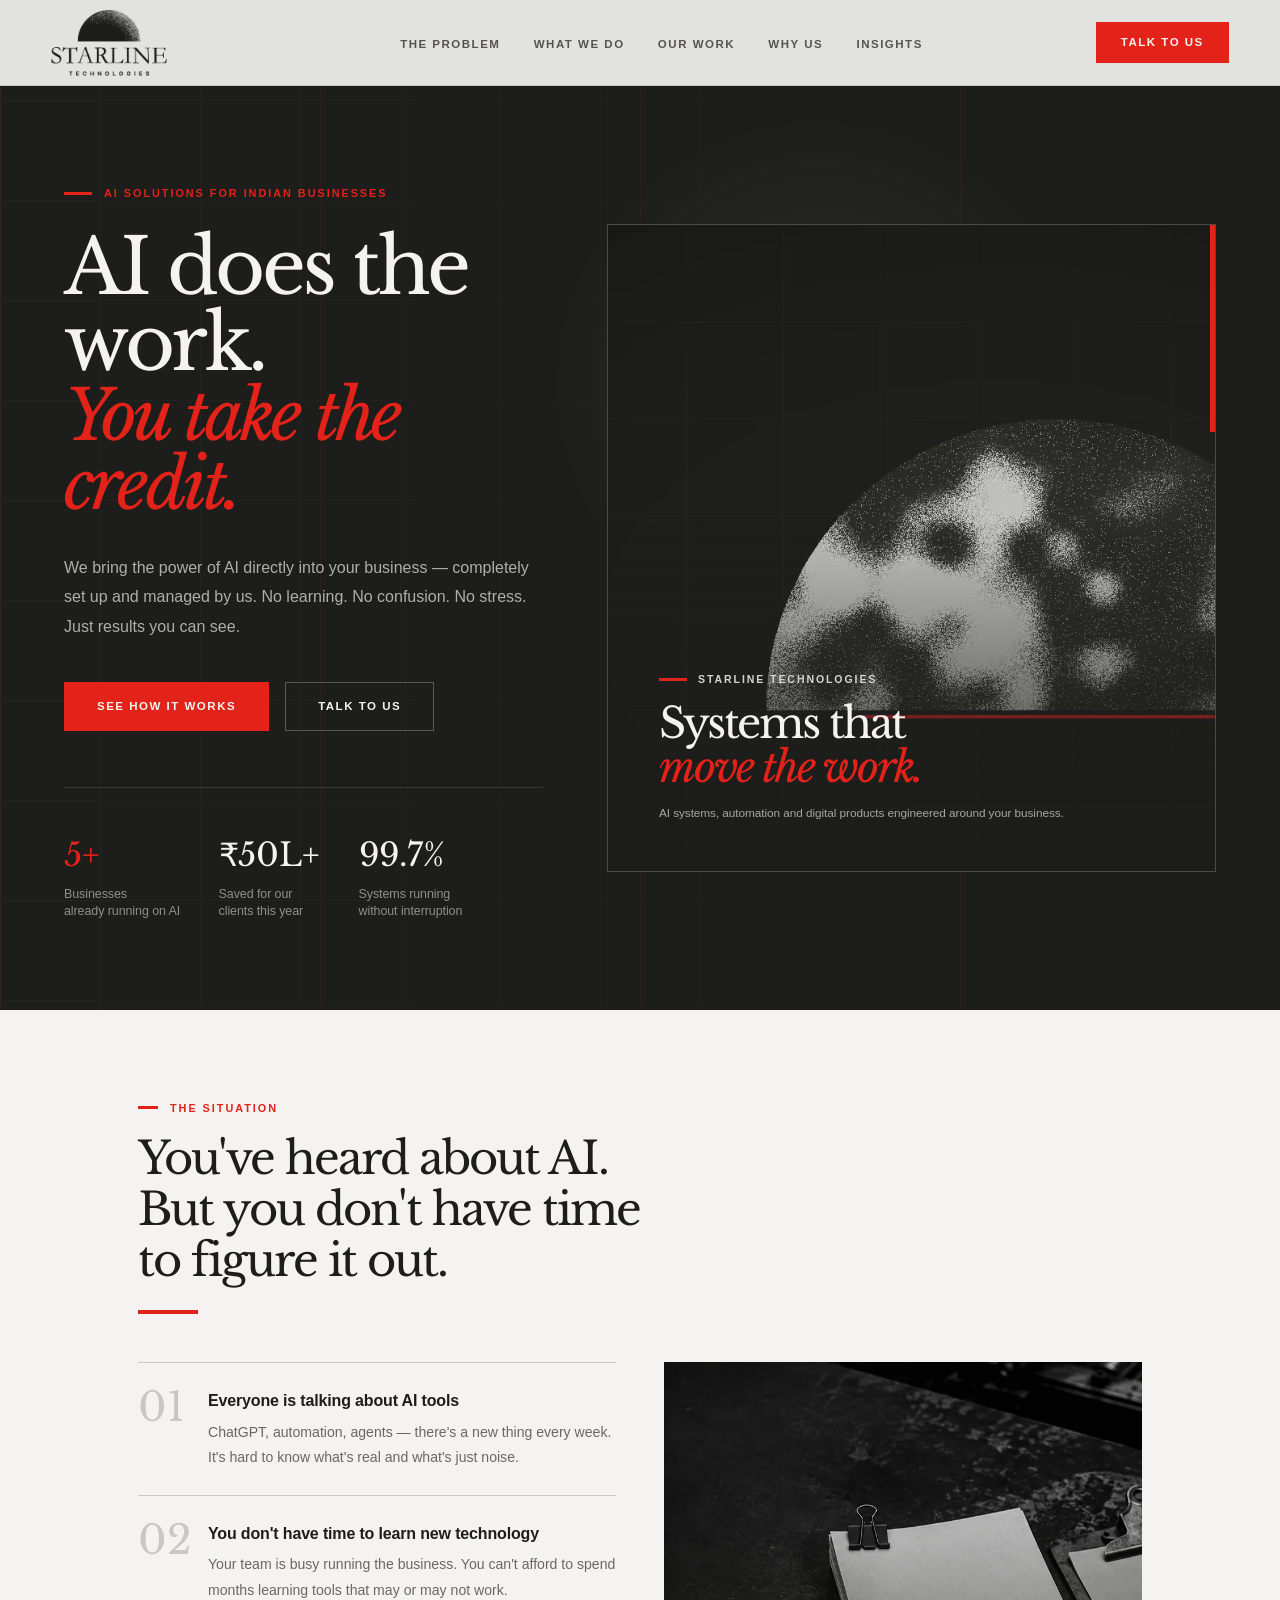
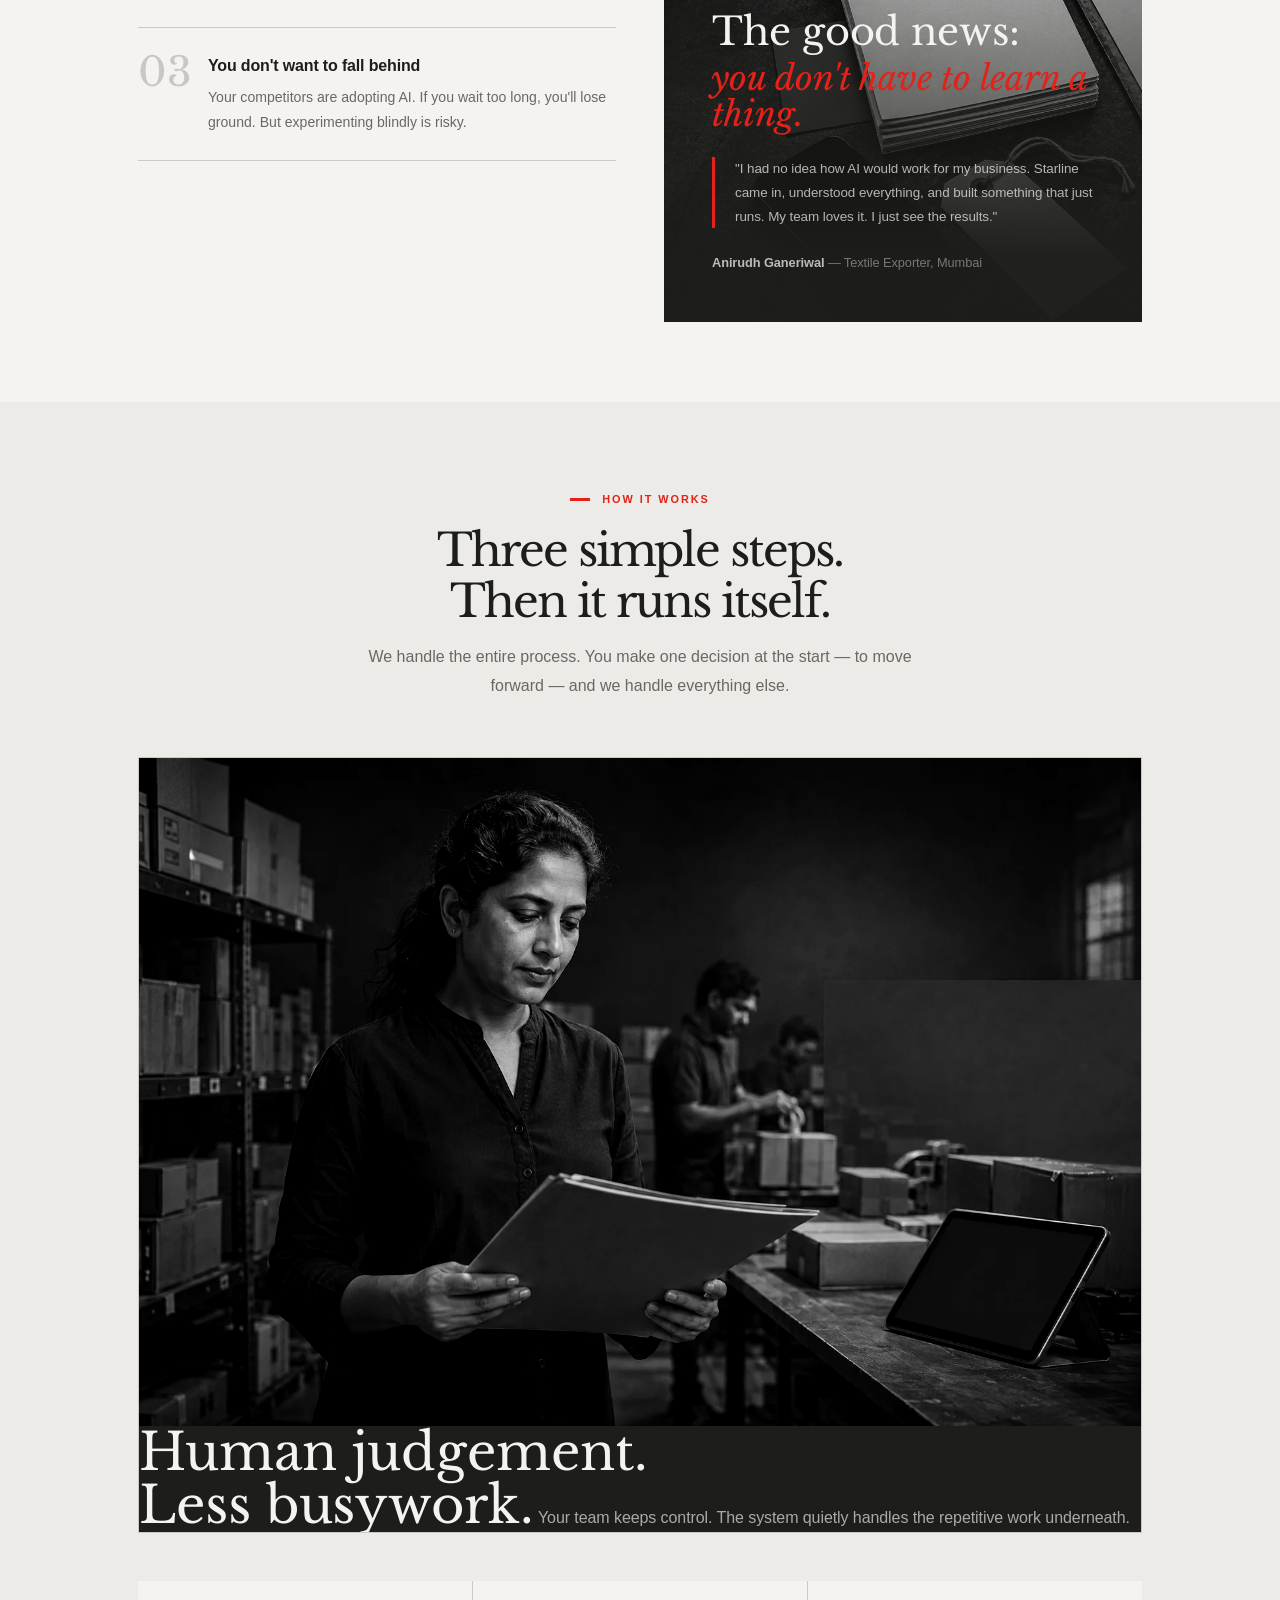
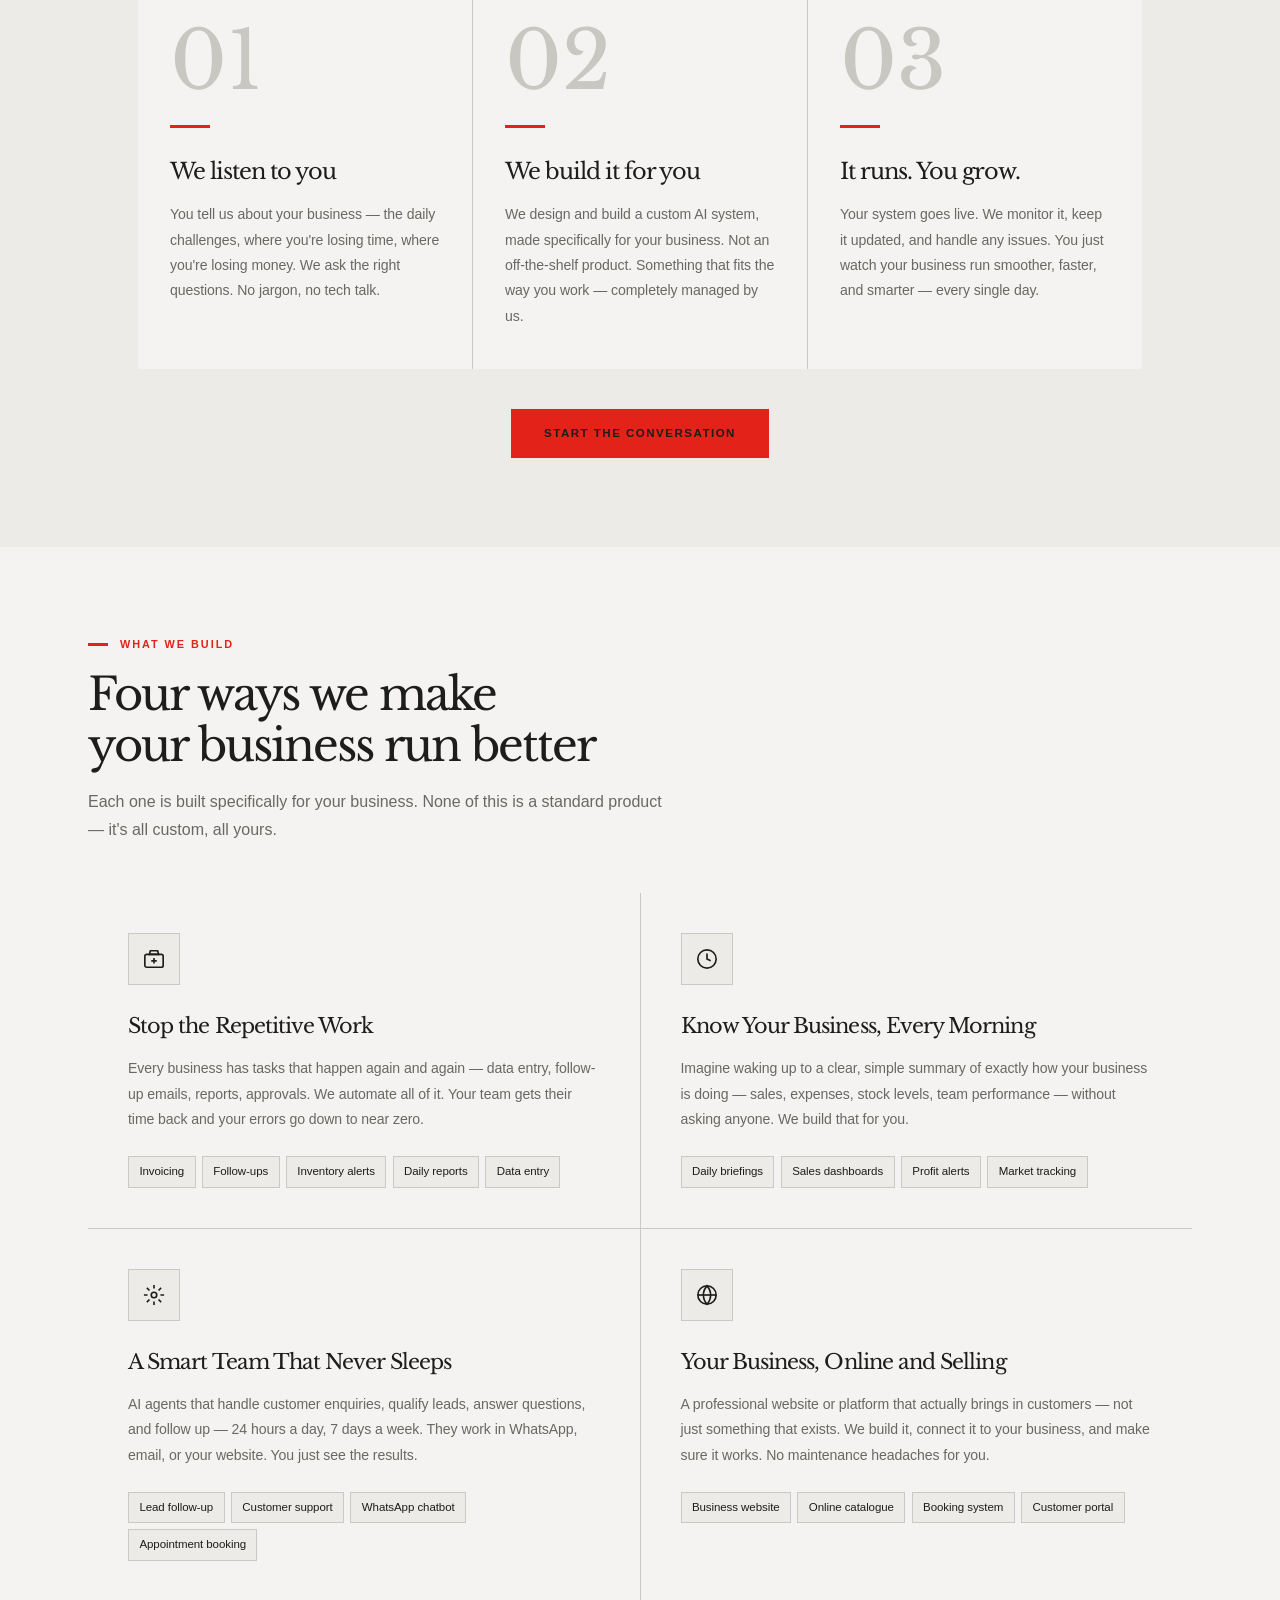
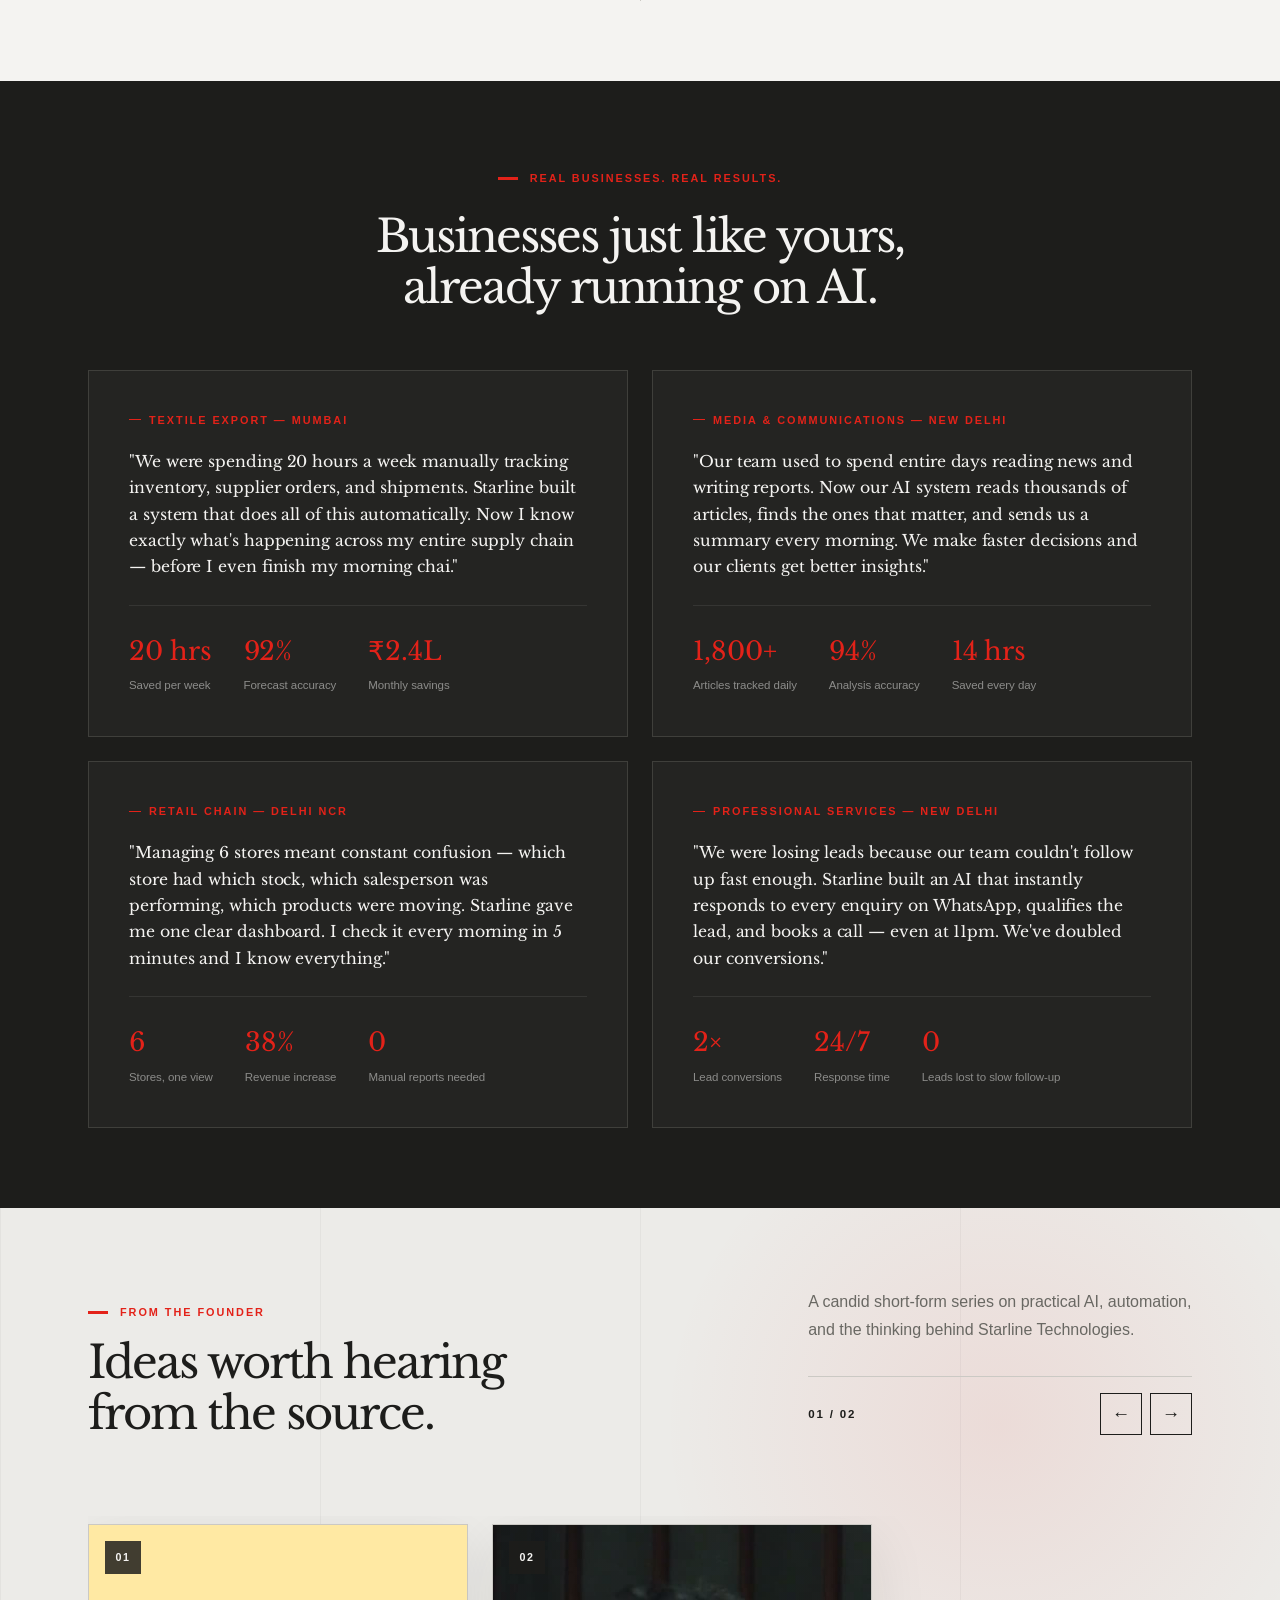
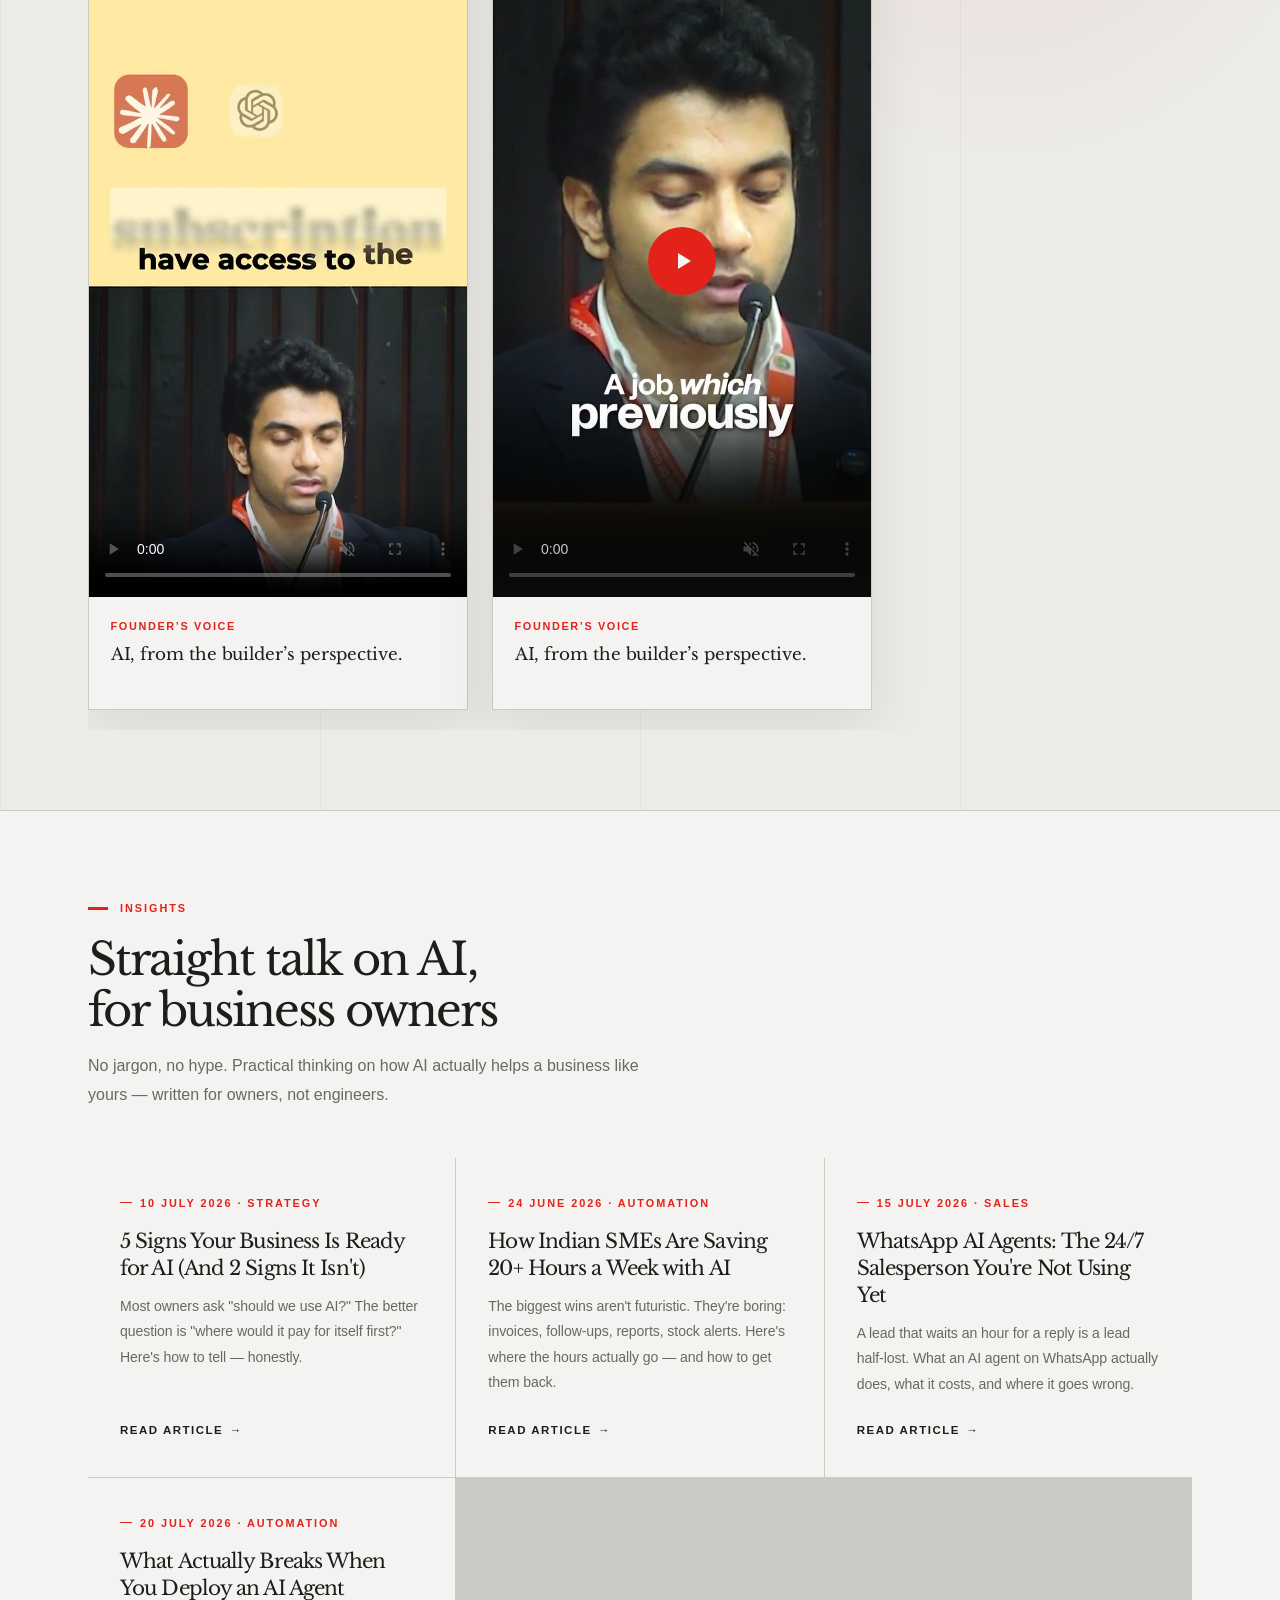
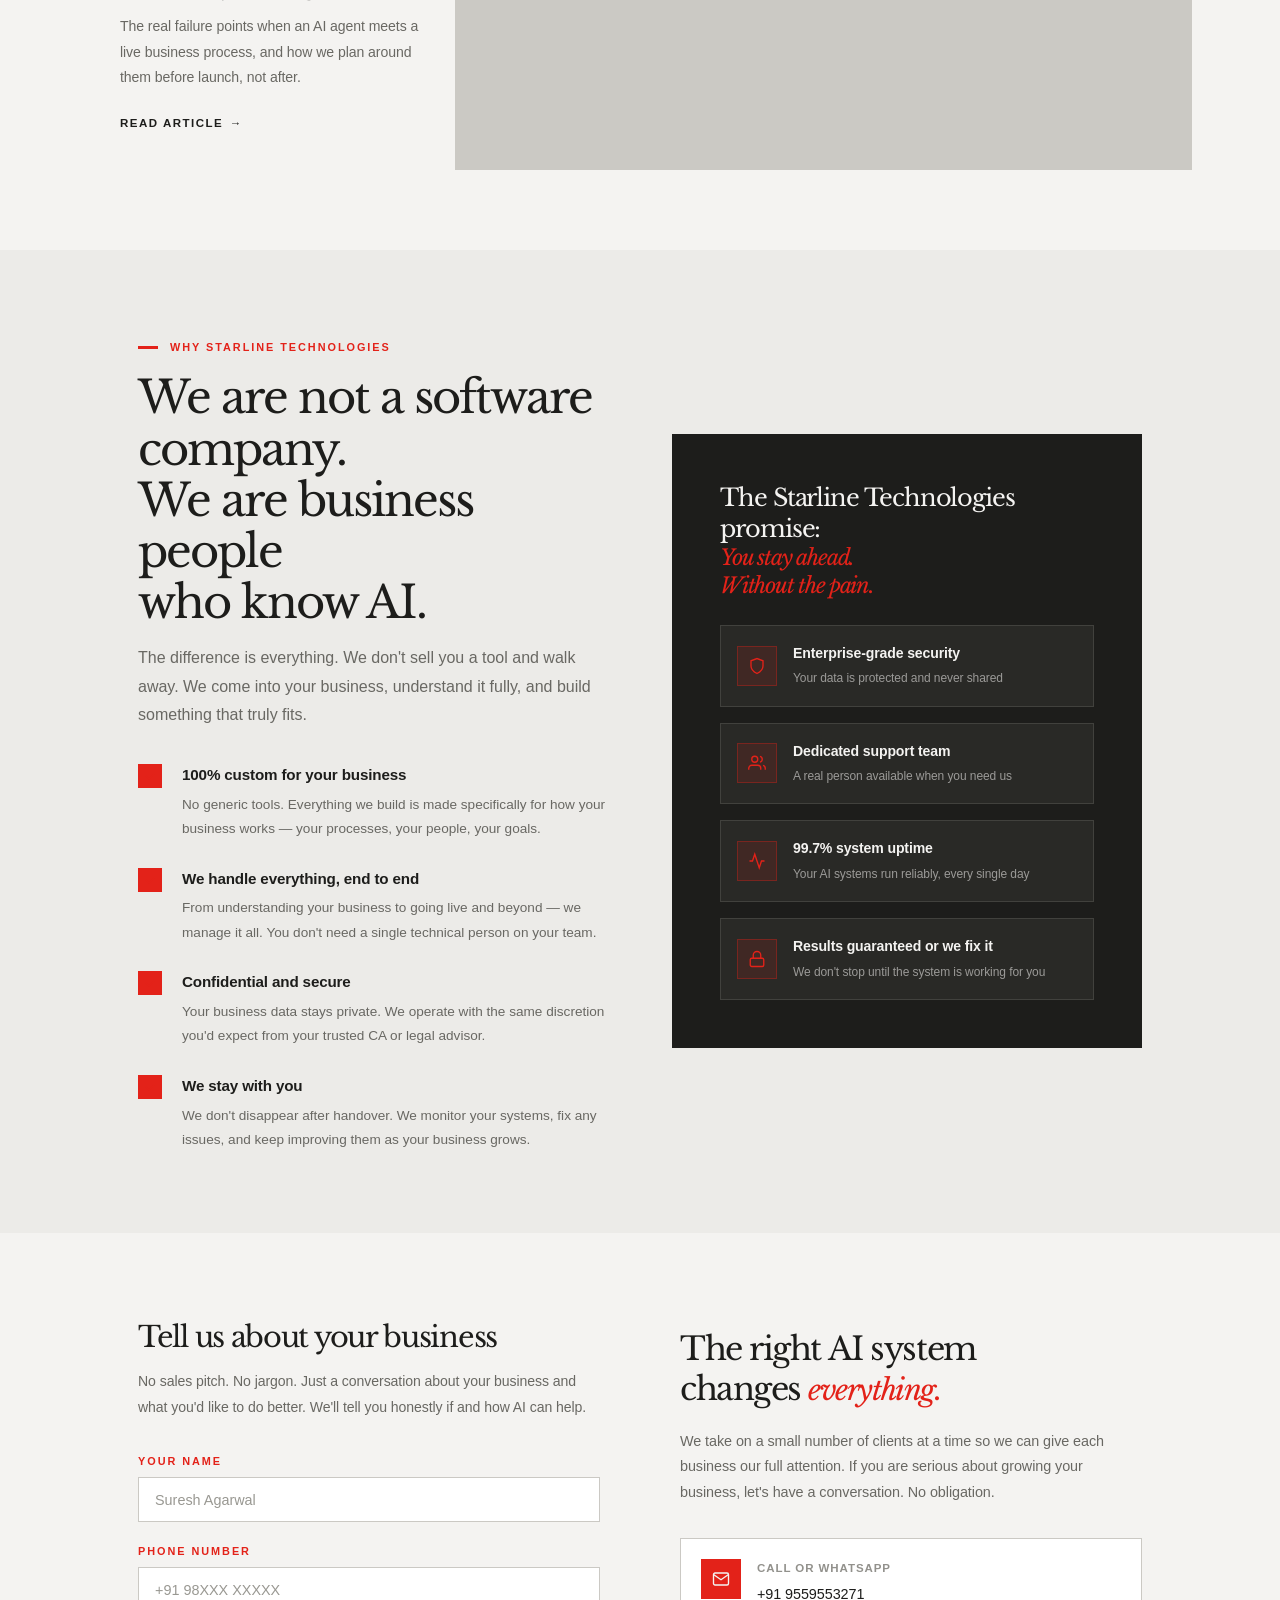
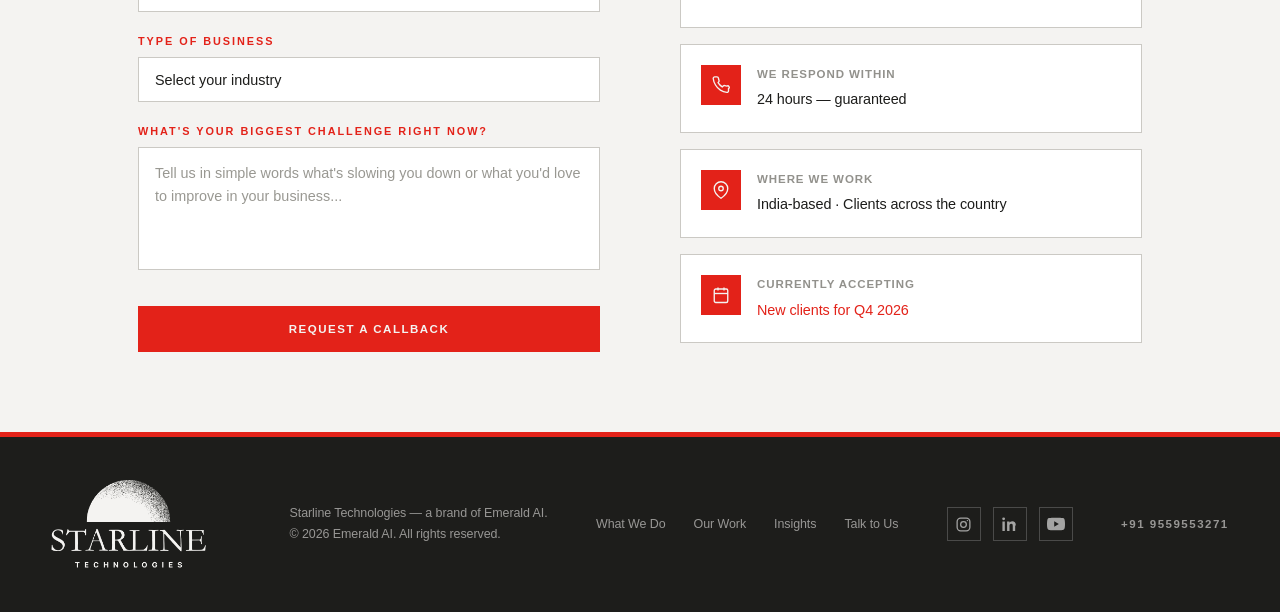
==== commit d224ad24: "Autoplay next founder reel after the current one ends Co-Authored-By: Claude Sonnet 5.5 <noreply@ant" ====
--- a/index.html
+++ b/index.html
@@ -1481,6 +1481,15 @@
     founderVideos.forEach(video => { if (!card.contains(video)) video.pause(); });
     founderTrack.scrollTo({ left: card.offsetLeft - founderTrack.offsetLeft, behavior });
     founderCount.textContent = `${String(founderIndex + 1).padStart(2, '0')} / ${String(founderCards.length).padStart(2, '0')}`;
+    if (founderInView) playFounderVideo(card.querySelector('video'));
+  };
+
+  const playFounderVideo = video => {
+    if (!video) return;
+    video.play().catch(() => {
+      video.muted = true;
+      video.play().catch(() => {});
+    });
   };
 
   const stopFounderCarousel = () => window.clearInterval(founderTimer);
@@ -1528,7 +1537,9 @@
     });
     video.addEventListener('ended', () => {
       card.classList.remove('is-playing');
-      if (founderInView) startFounderCarousel();
+      if (!founderInView) return;
+      if (founderCards.length > 1) updateFounderCarousel(founderIndex + 1);
+      else startFounderCarousel();
     });
   });
 
@@ -1542,13 +1553,7 @@
         return;
       }
 
-      const activeVideo = founderCards[founderIndex]?.querySelector('video');
-      if (!activeVideo) return;
-
-      activeVideo.play().catch(() => {
-        activeVideo.muted = true;
-        activeVideo.play().catch(() => {});
-      });
+      playFounderVideo(founderCards[founderIndex]?.querySelector('video'));
     }, { threshold: [0, 0.45] });
 
     founderPlaybackObserver.observe(founderPlaybackTarget);
